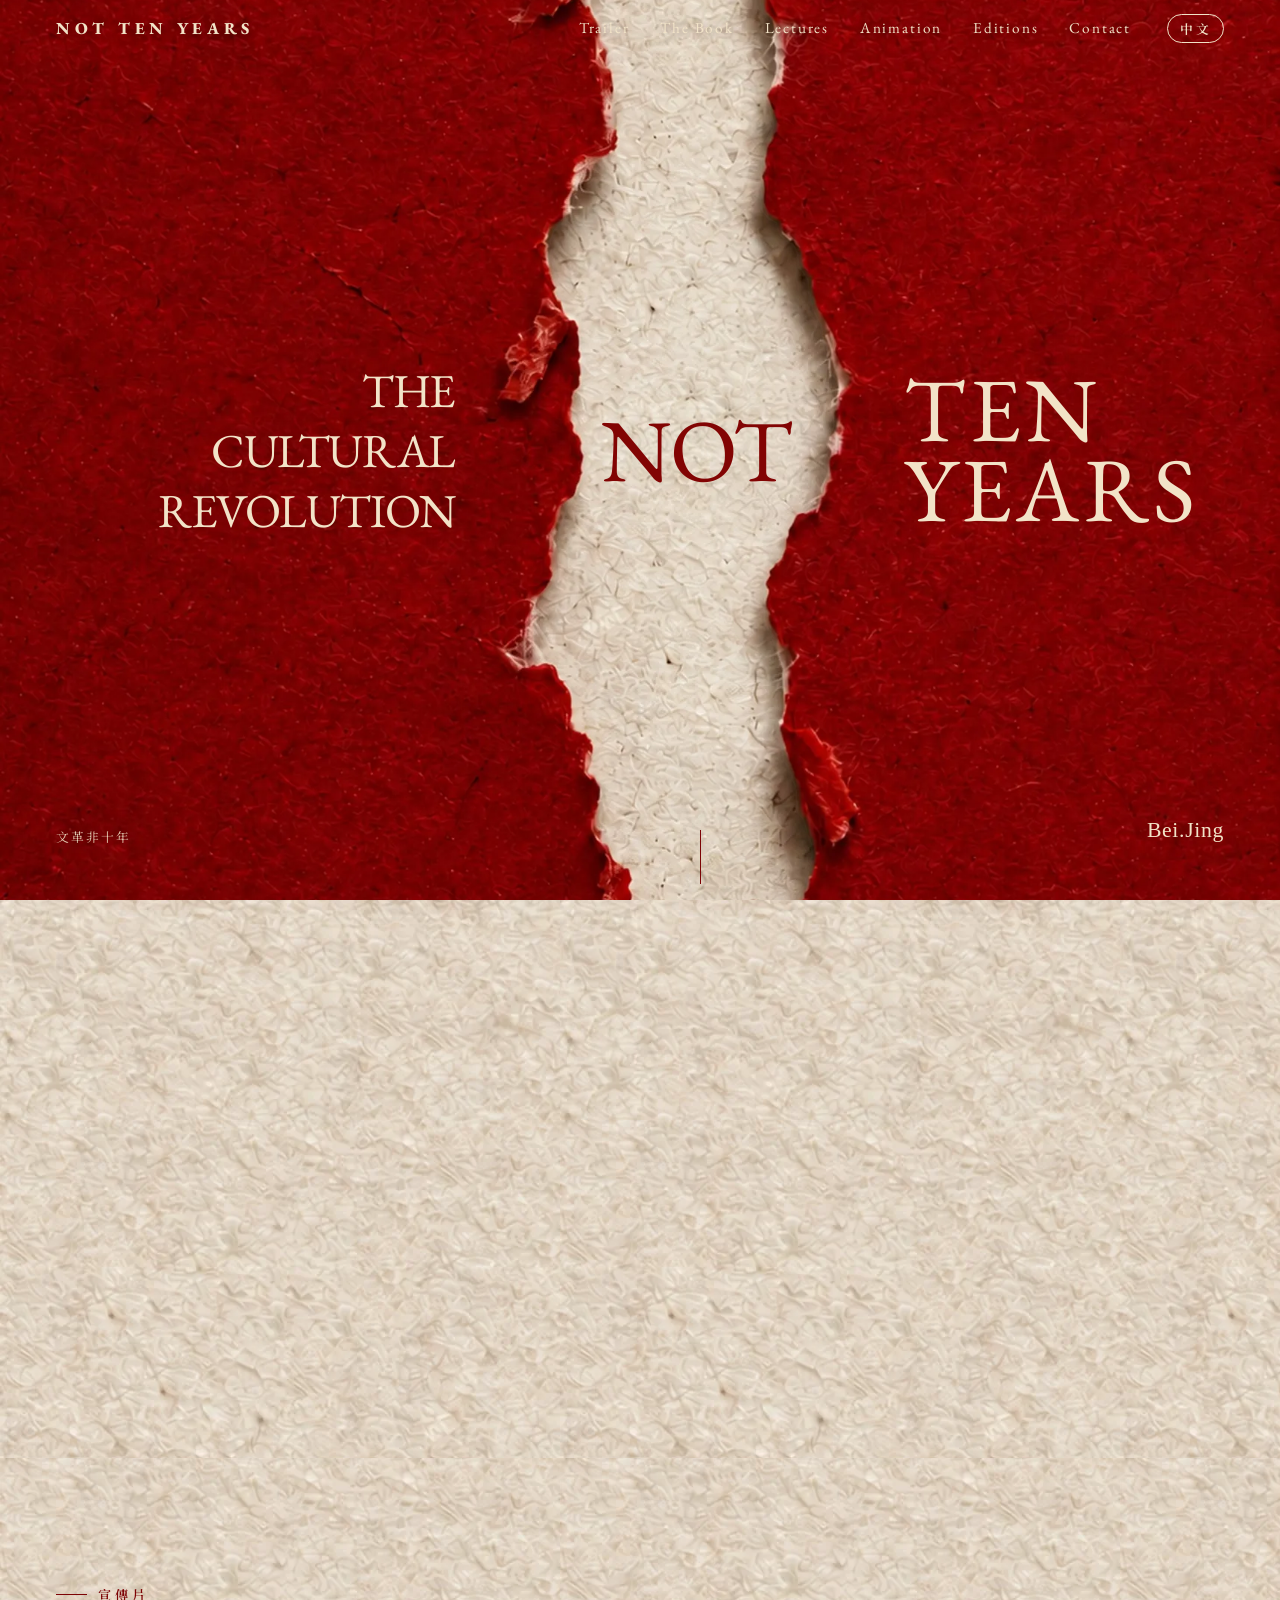
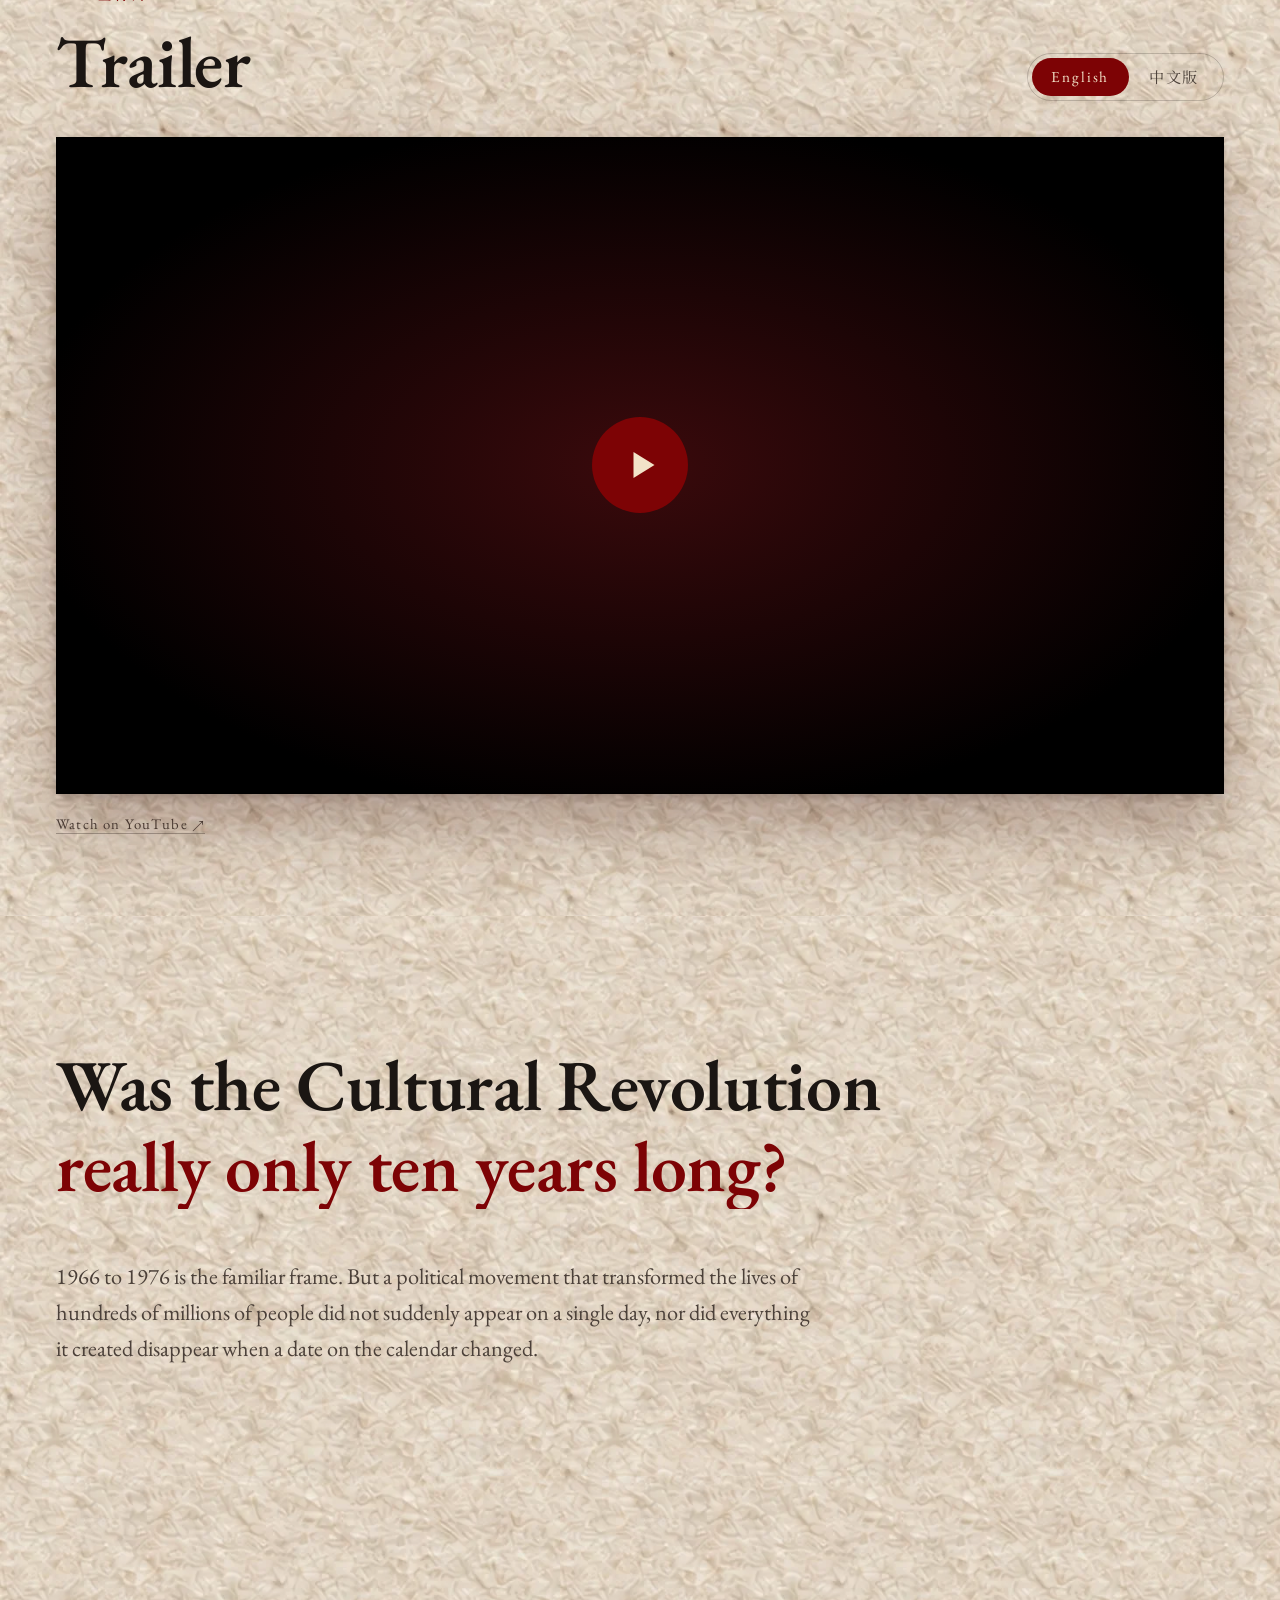
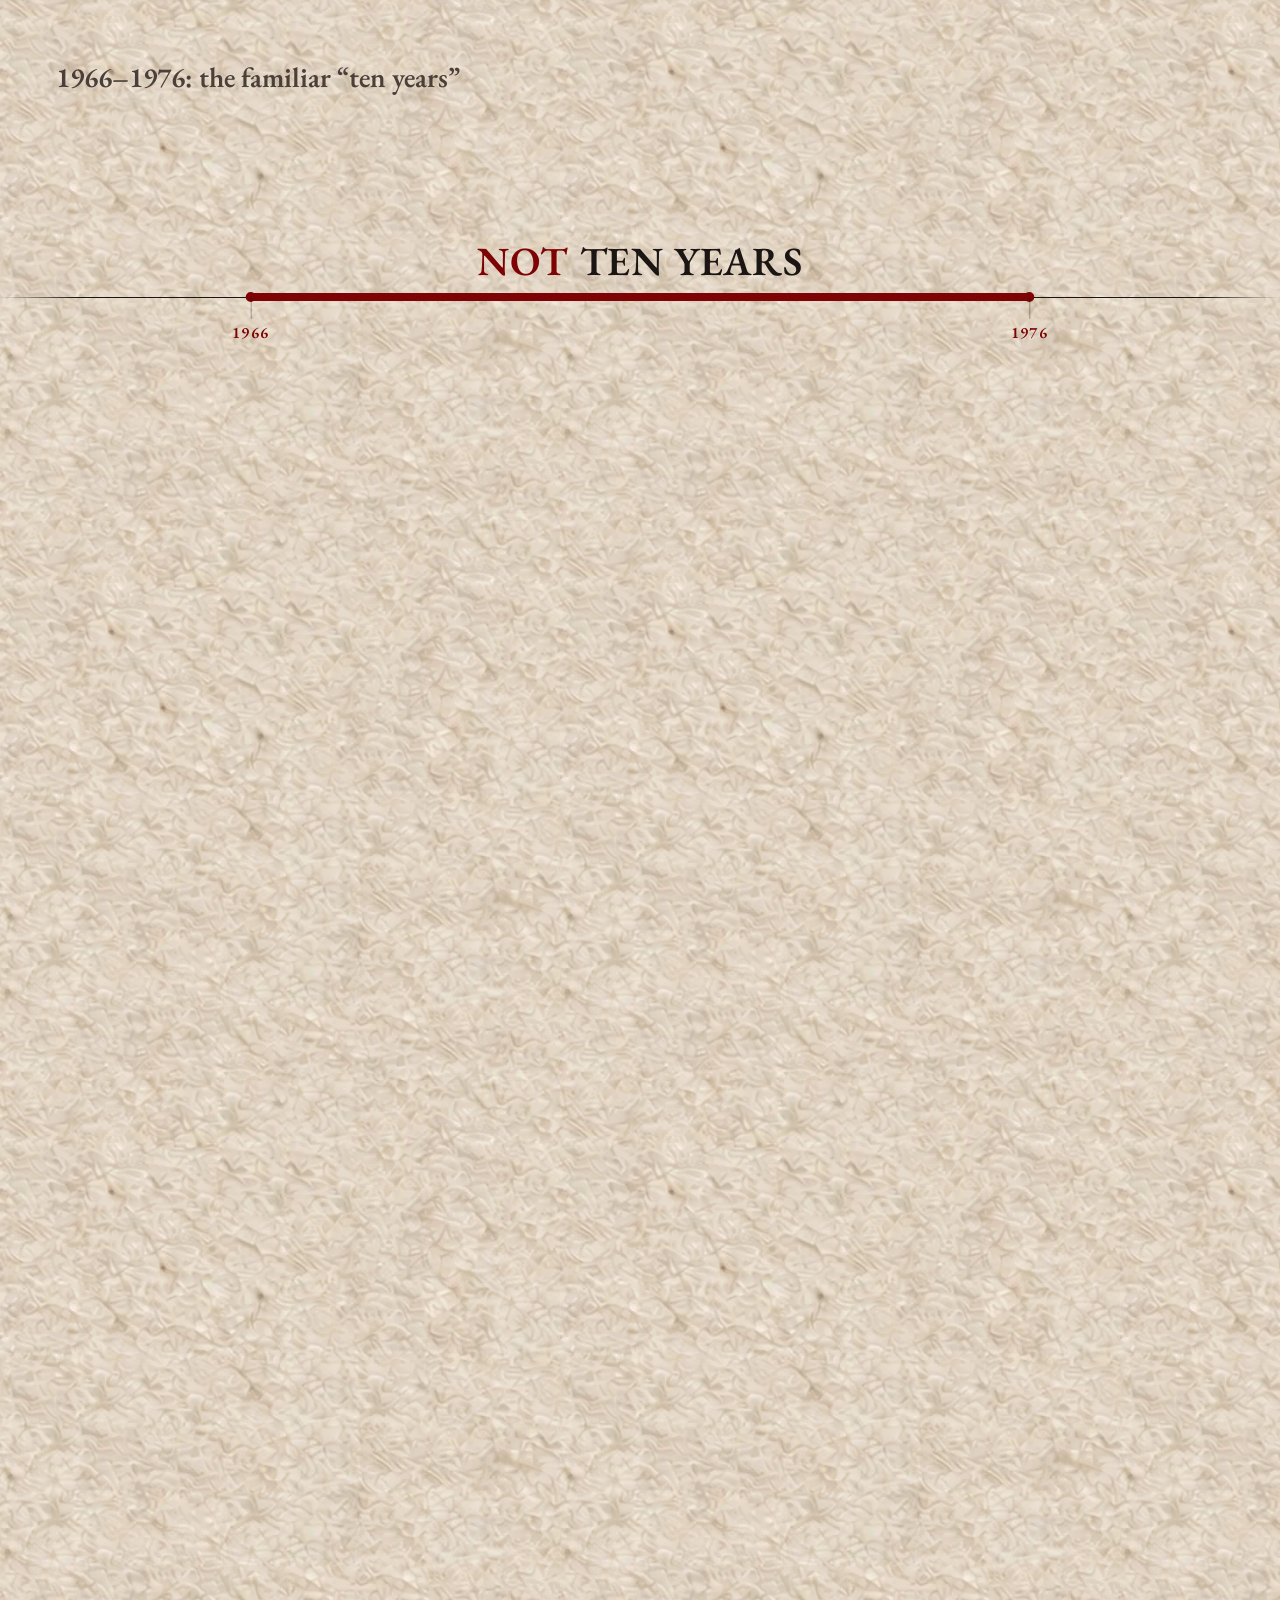
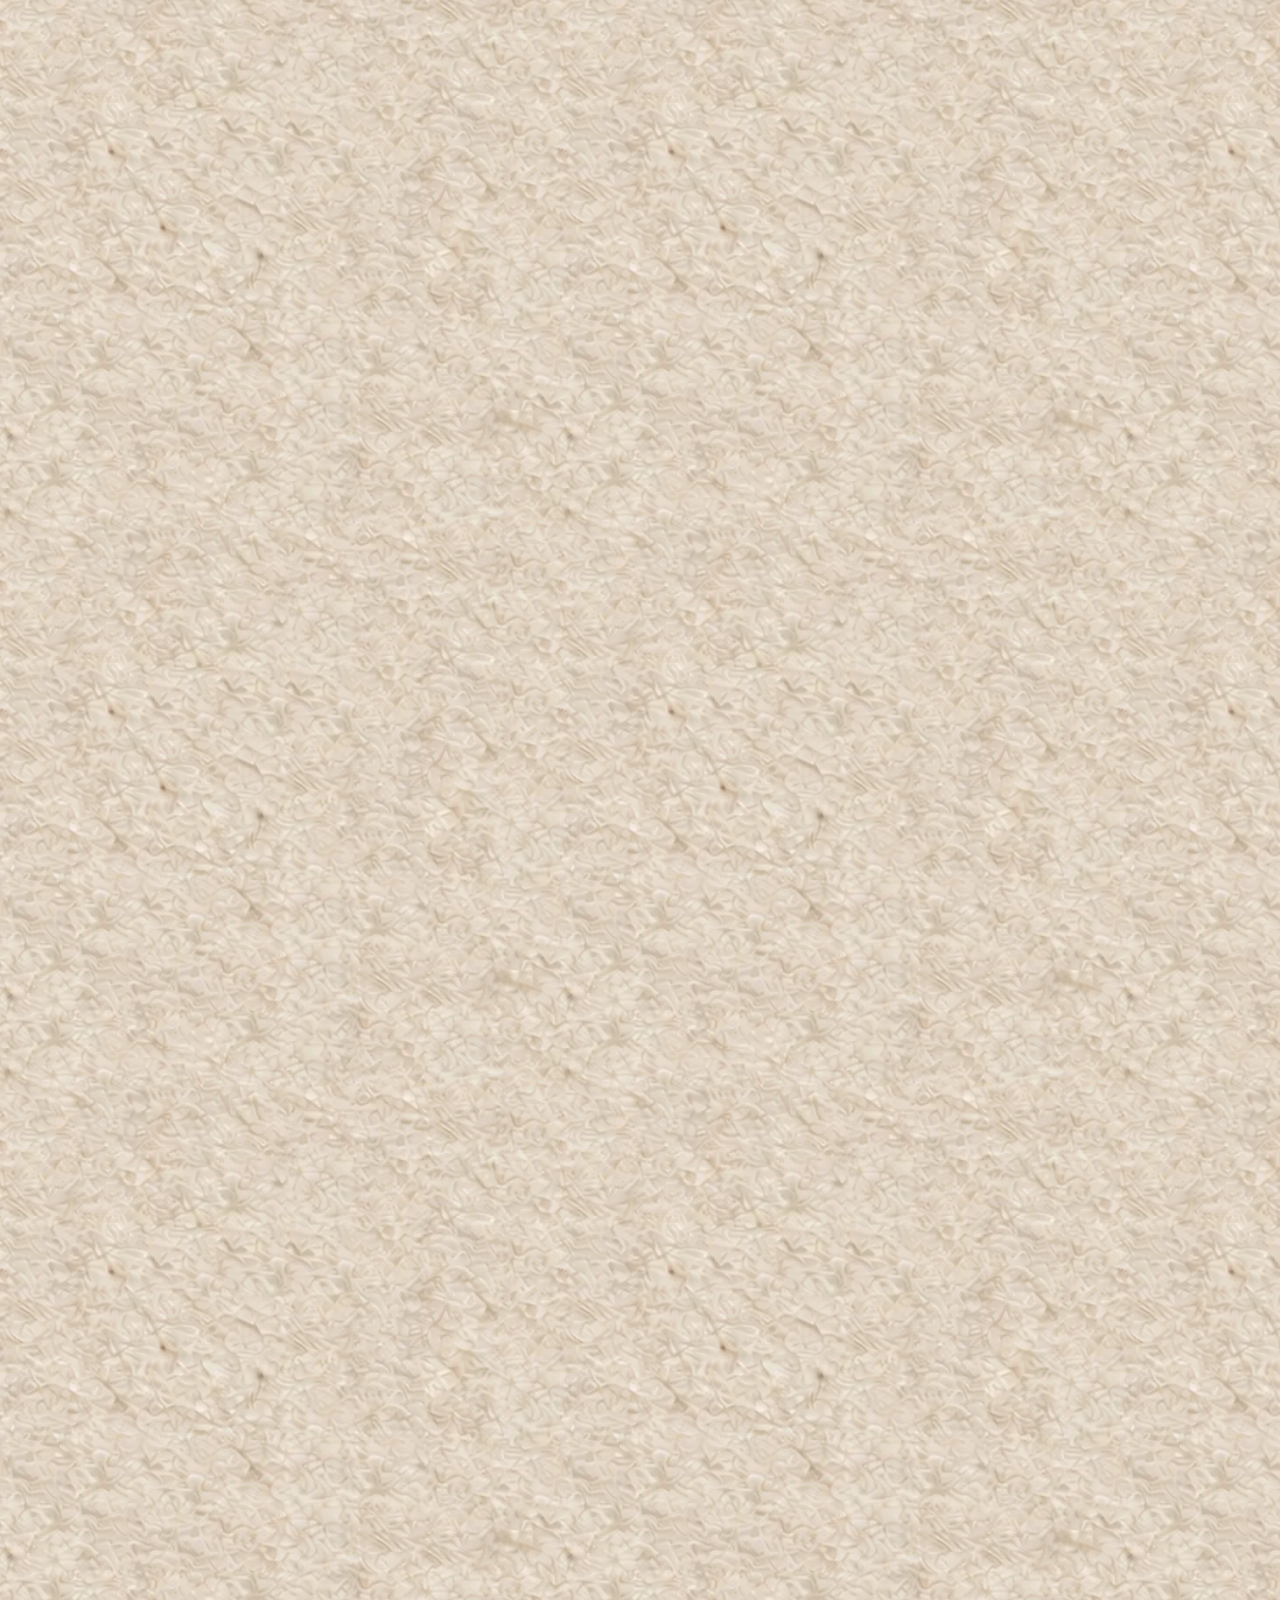
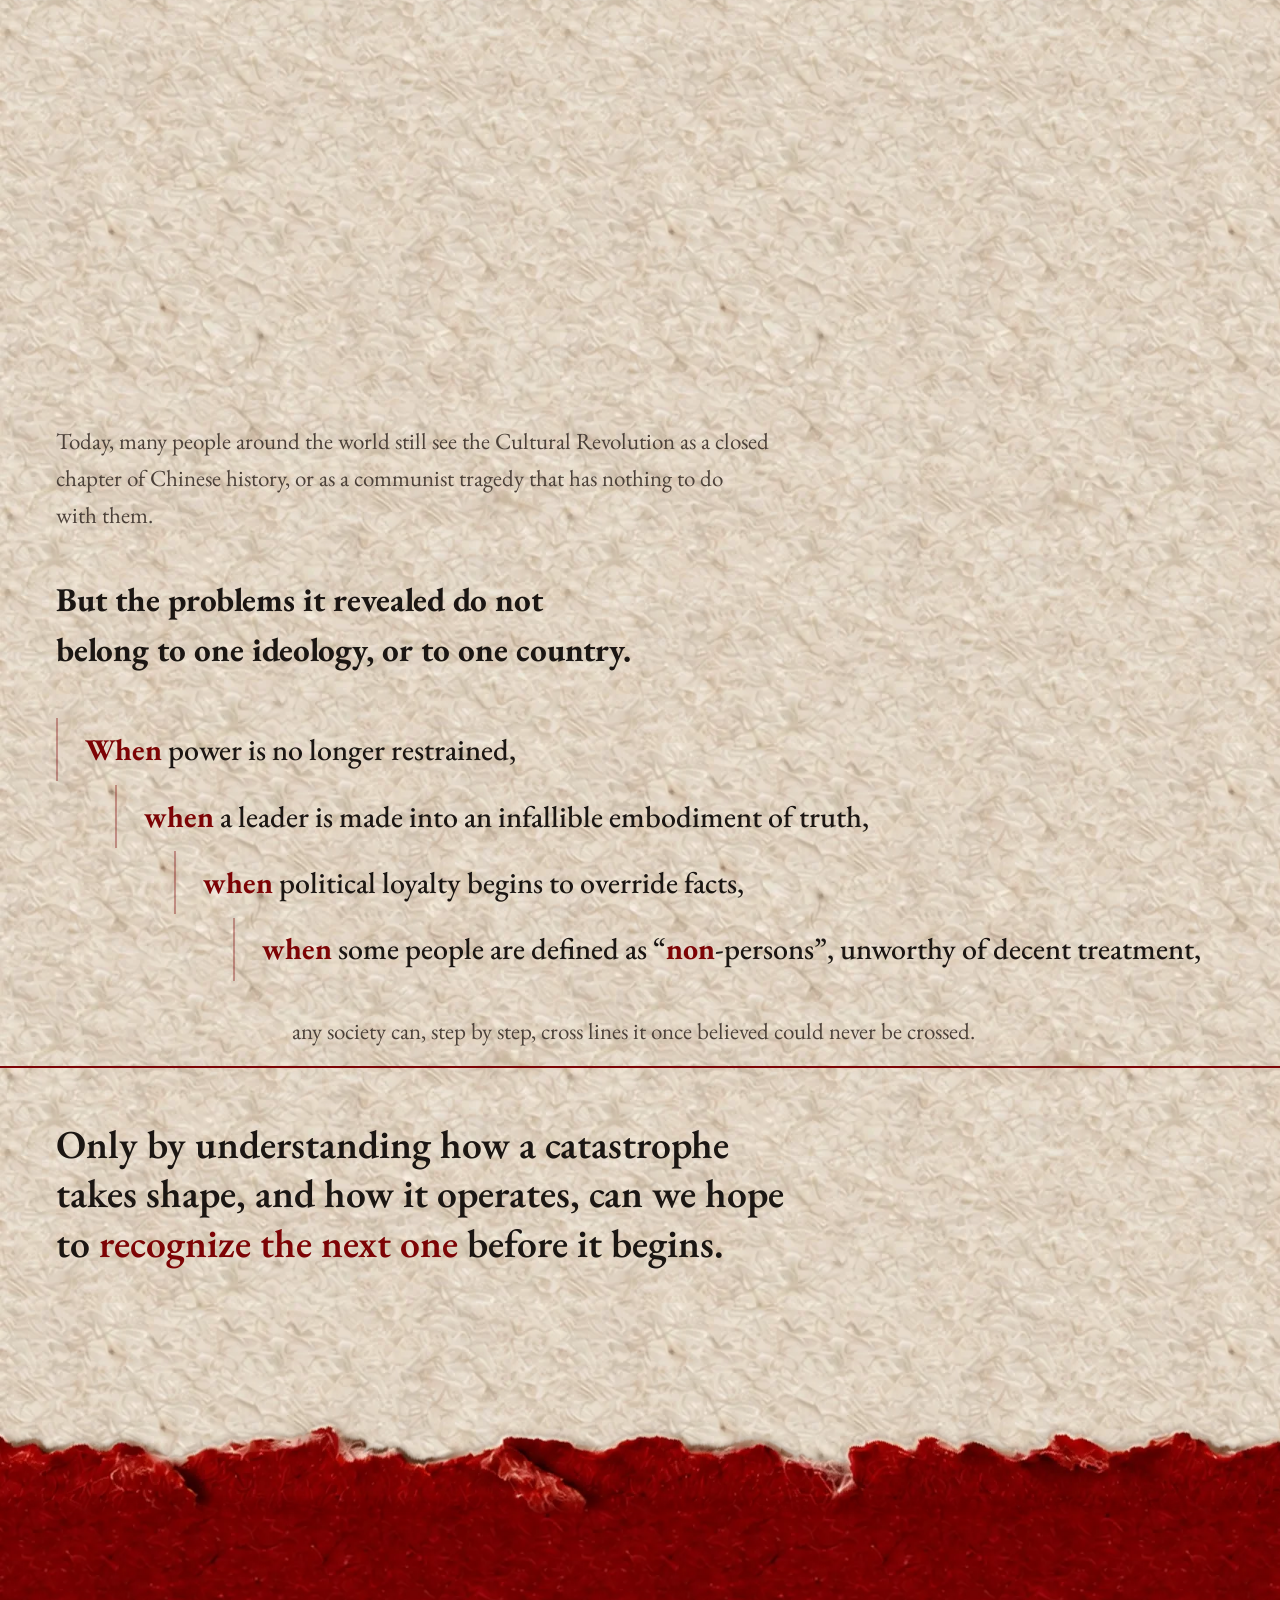
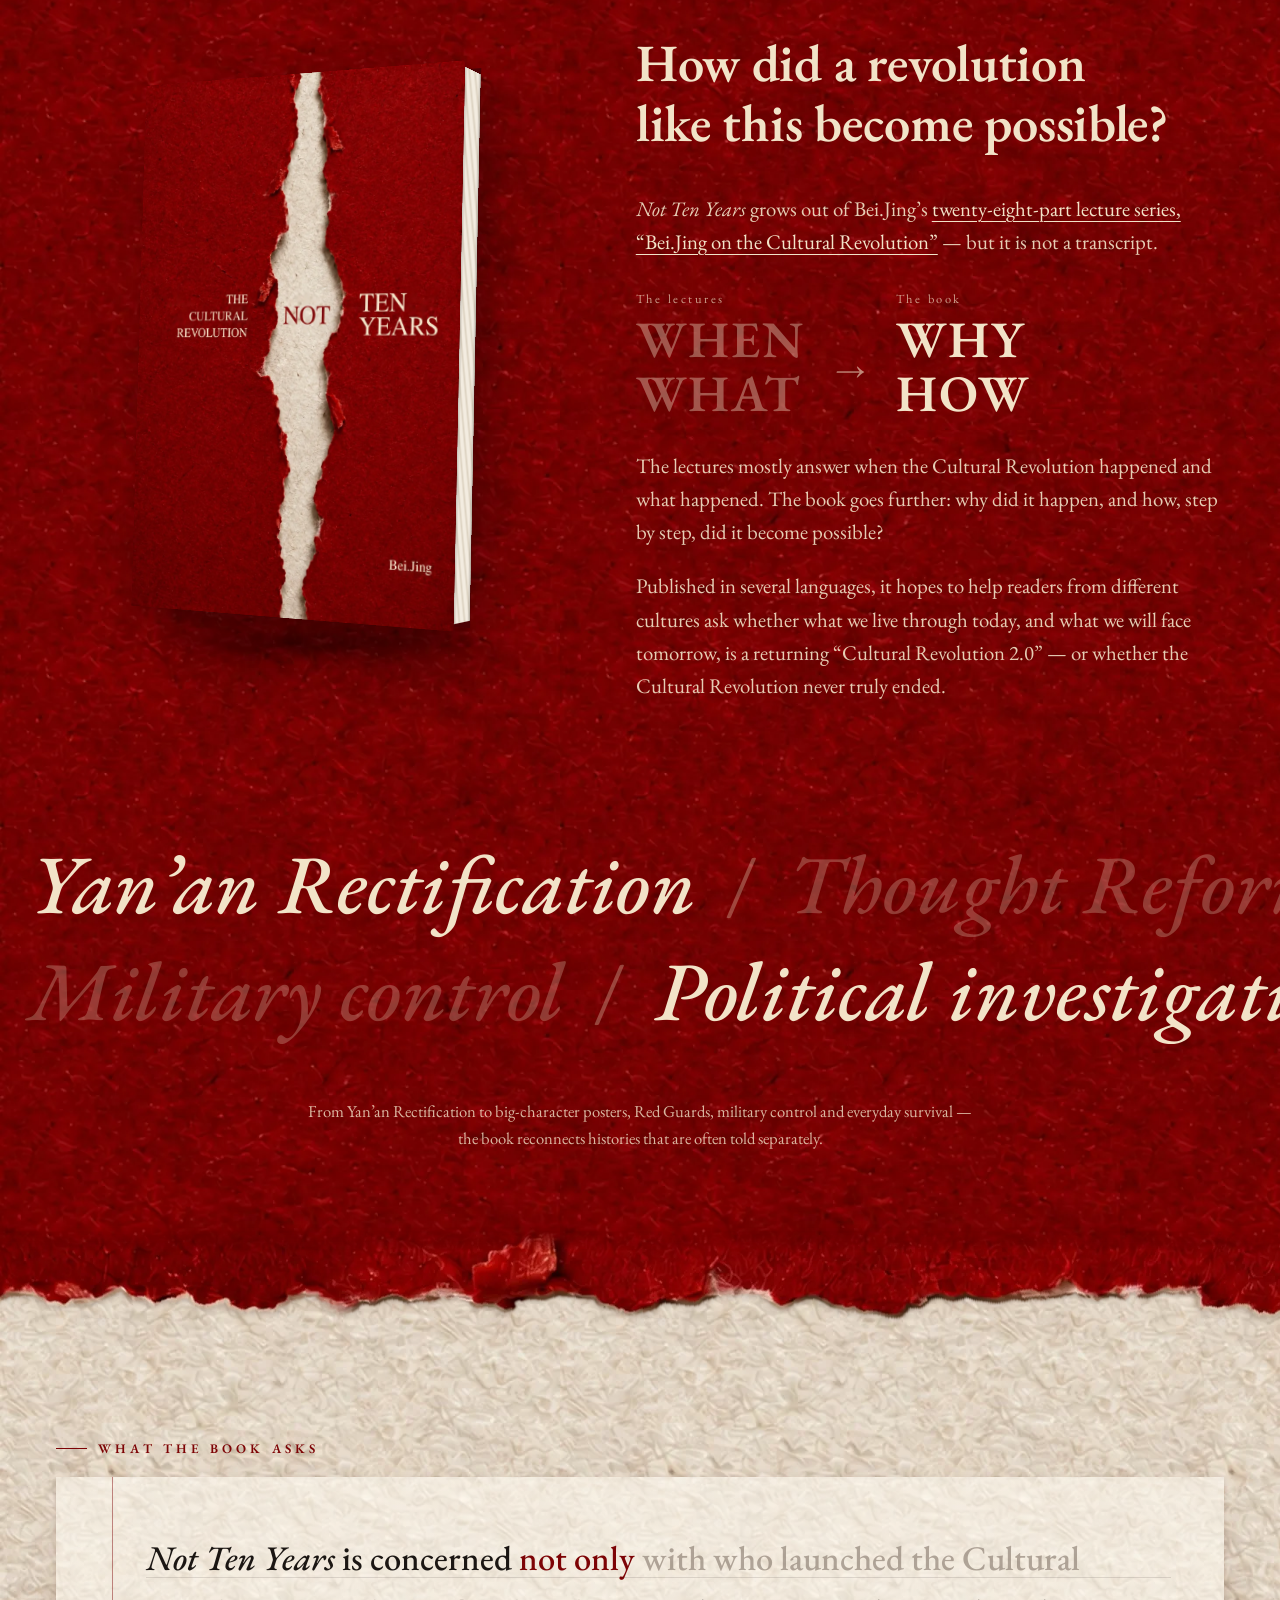
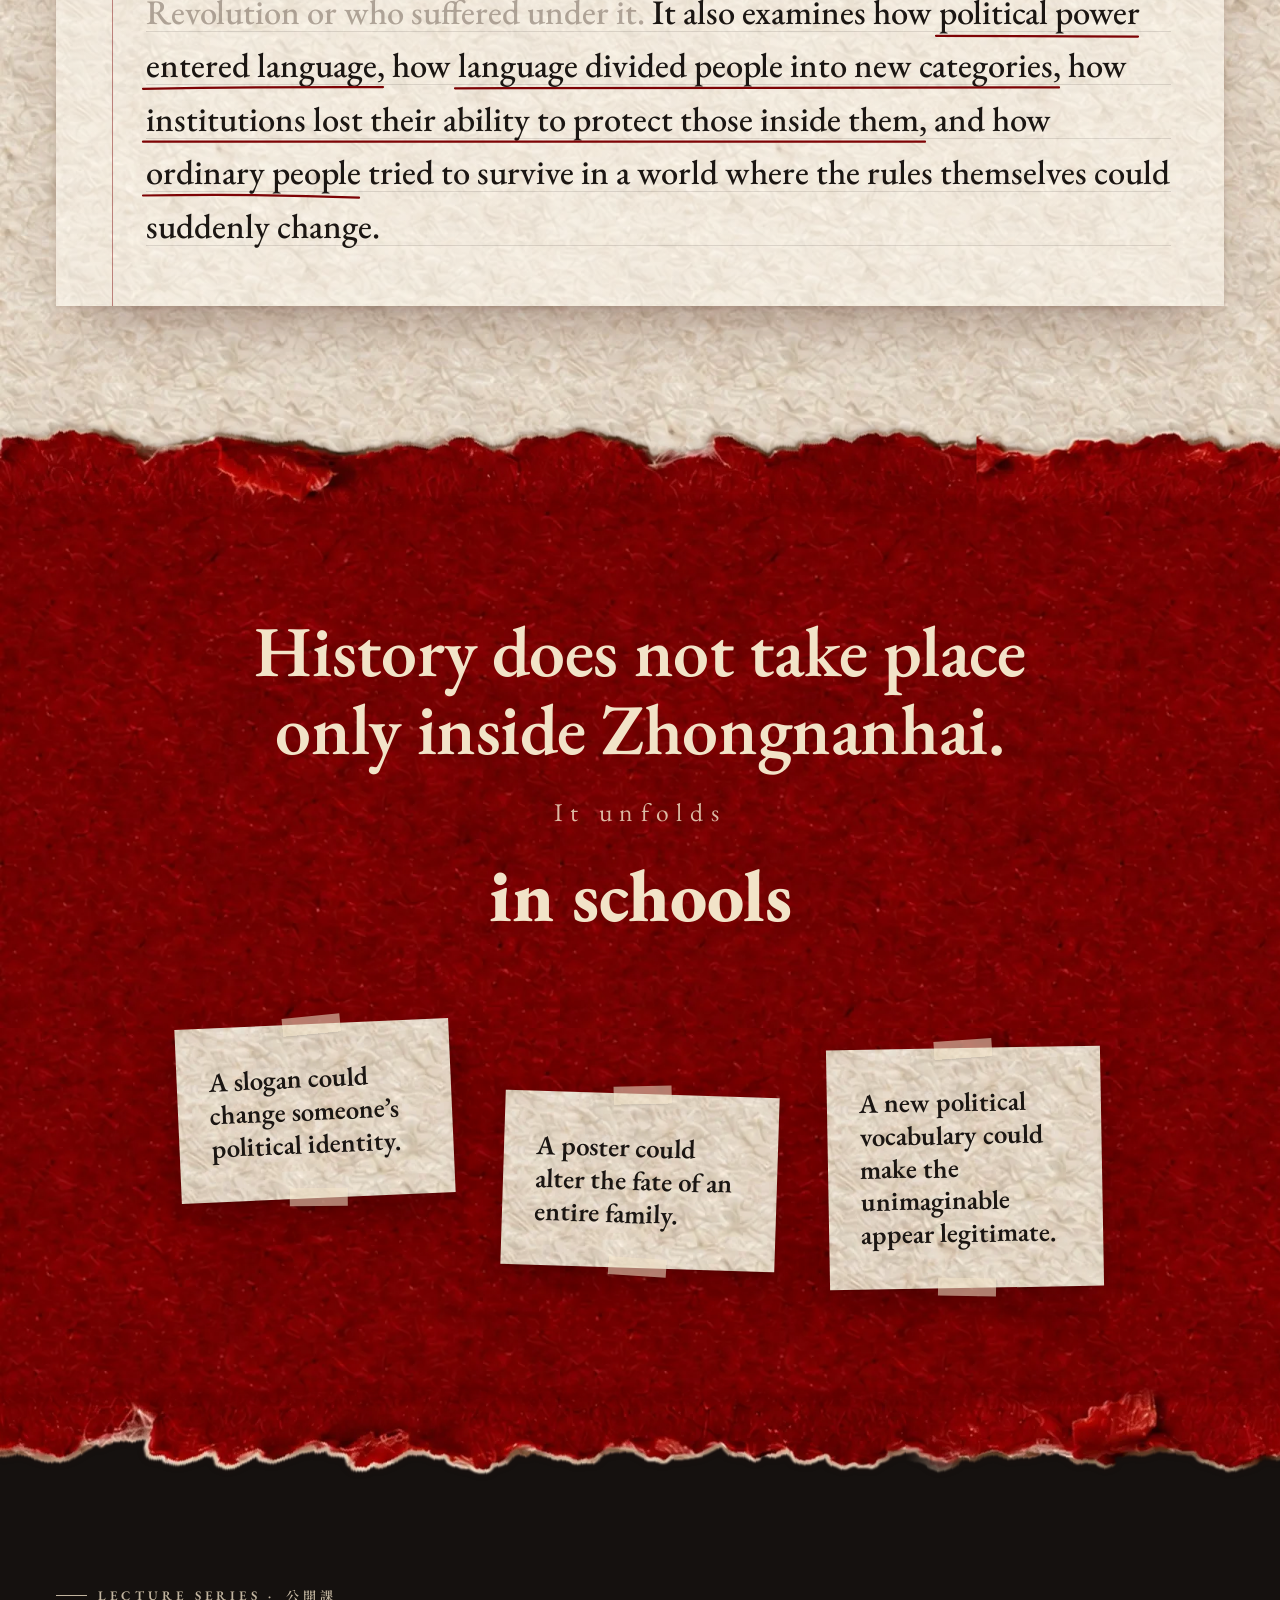
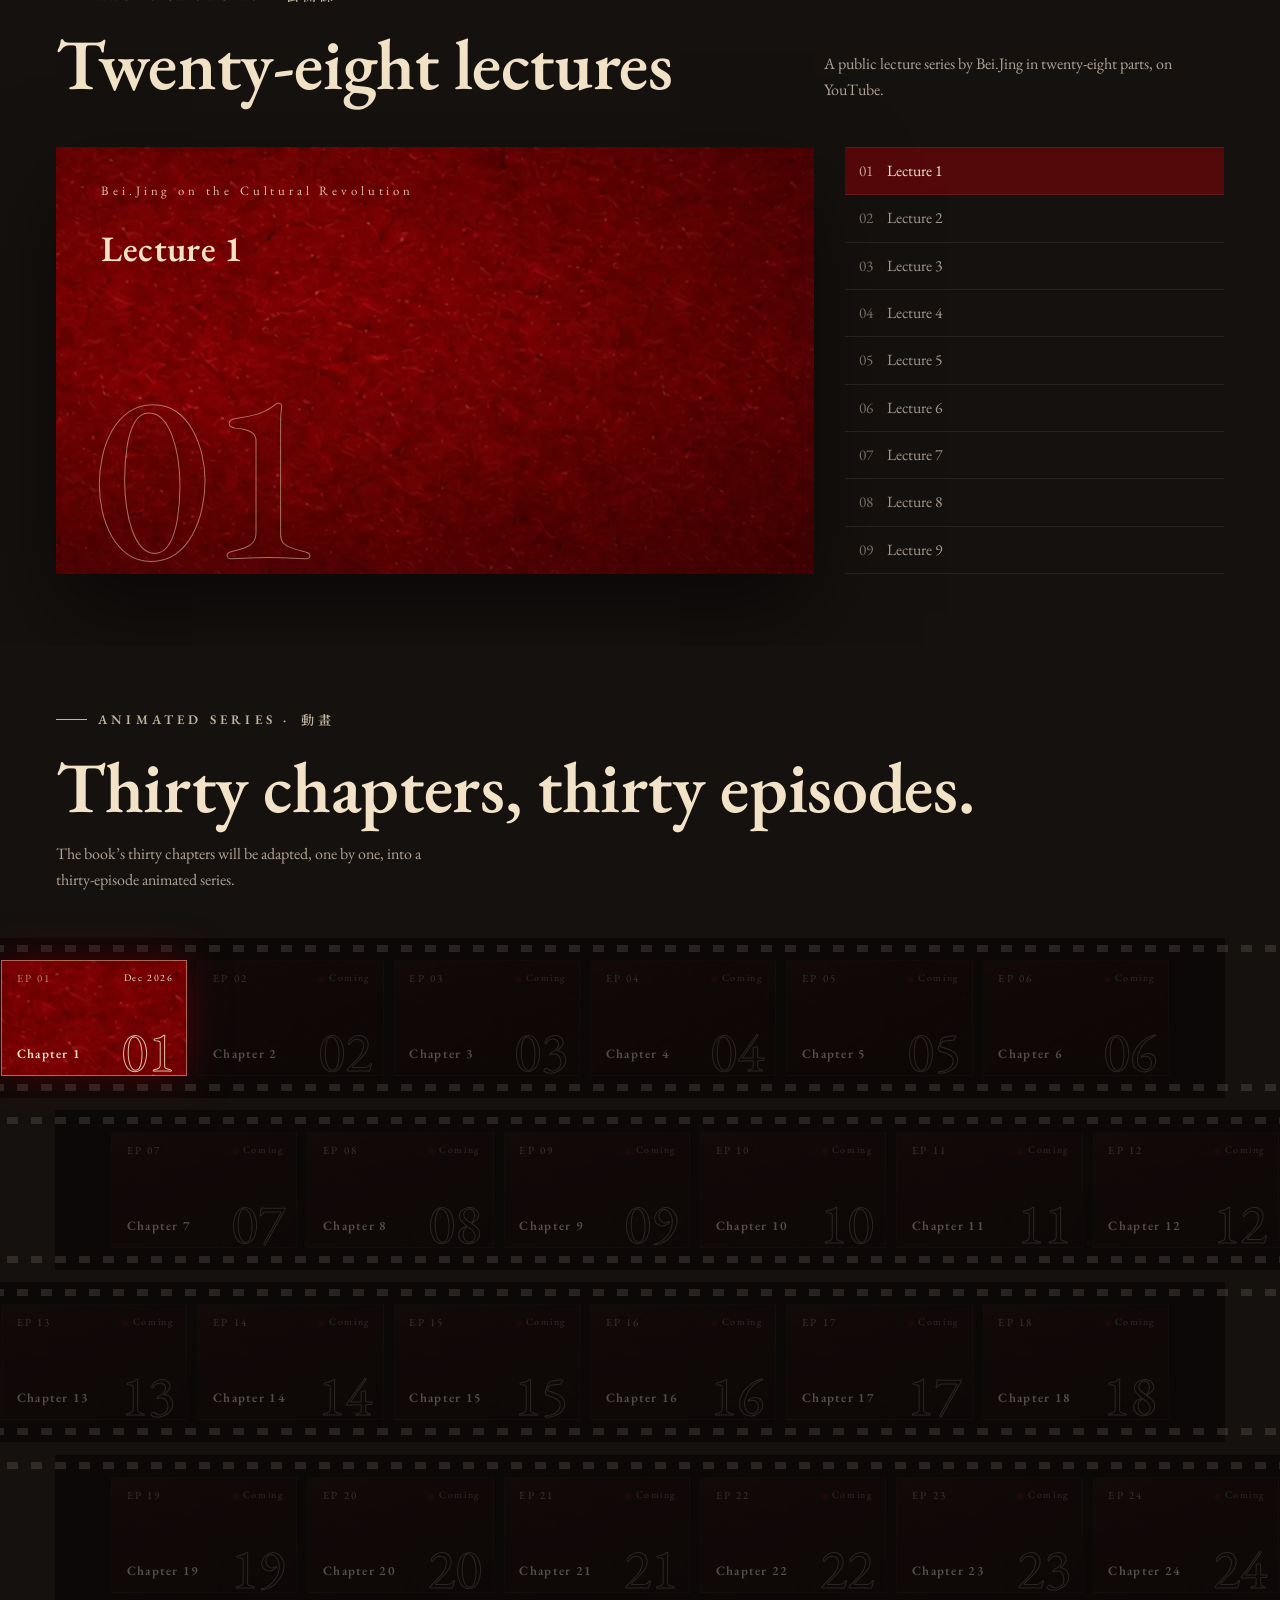
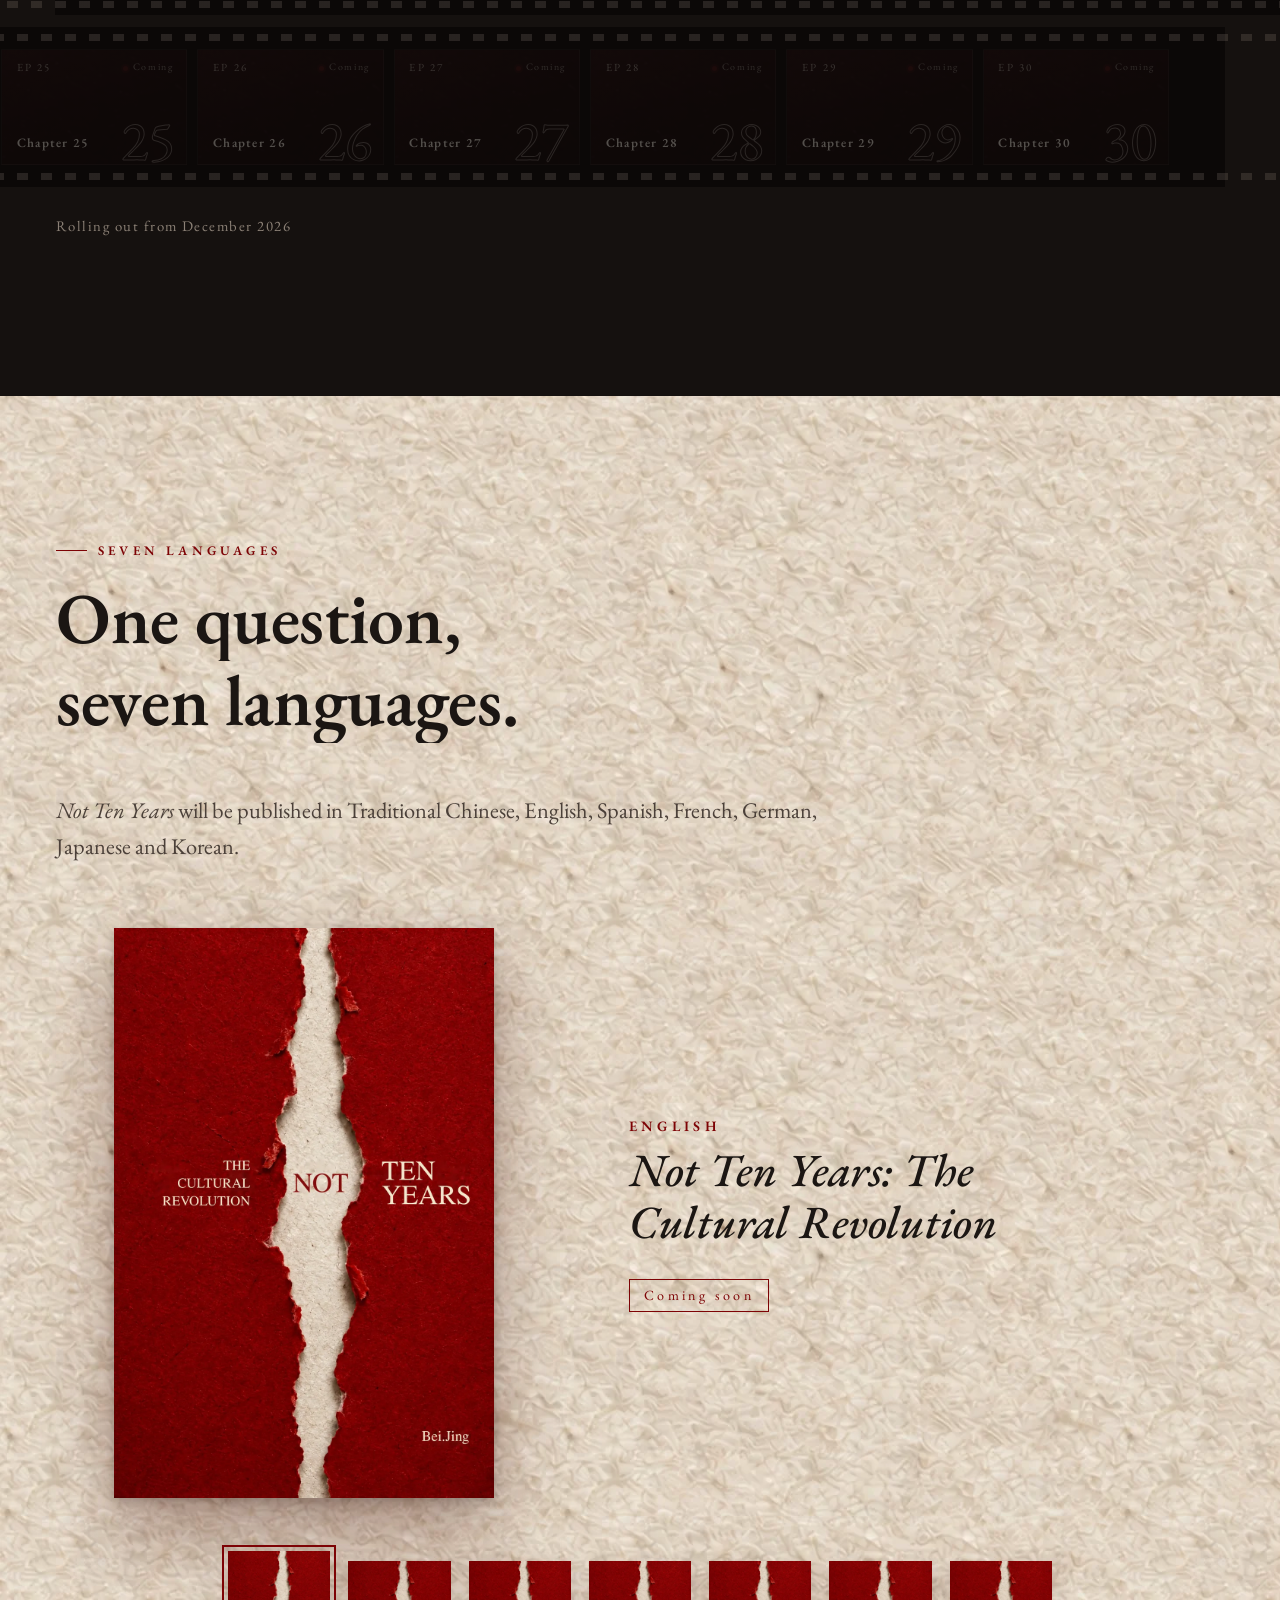
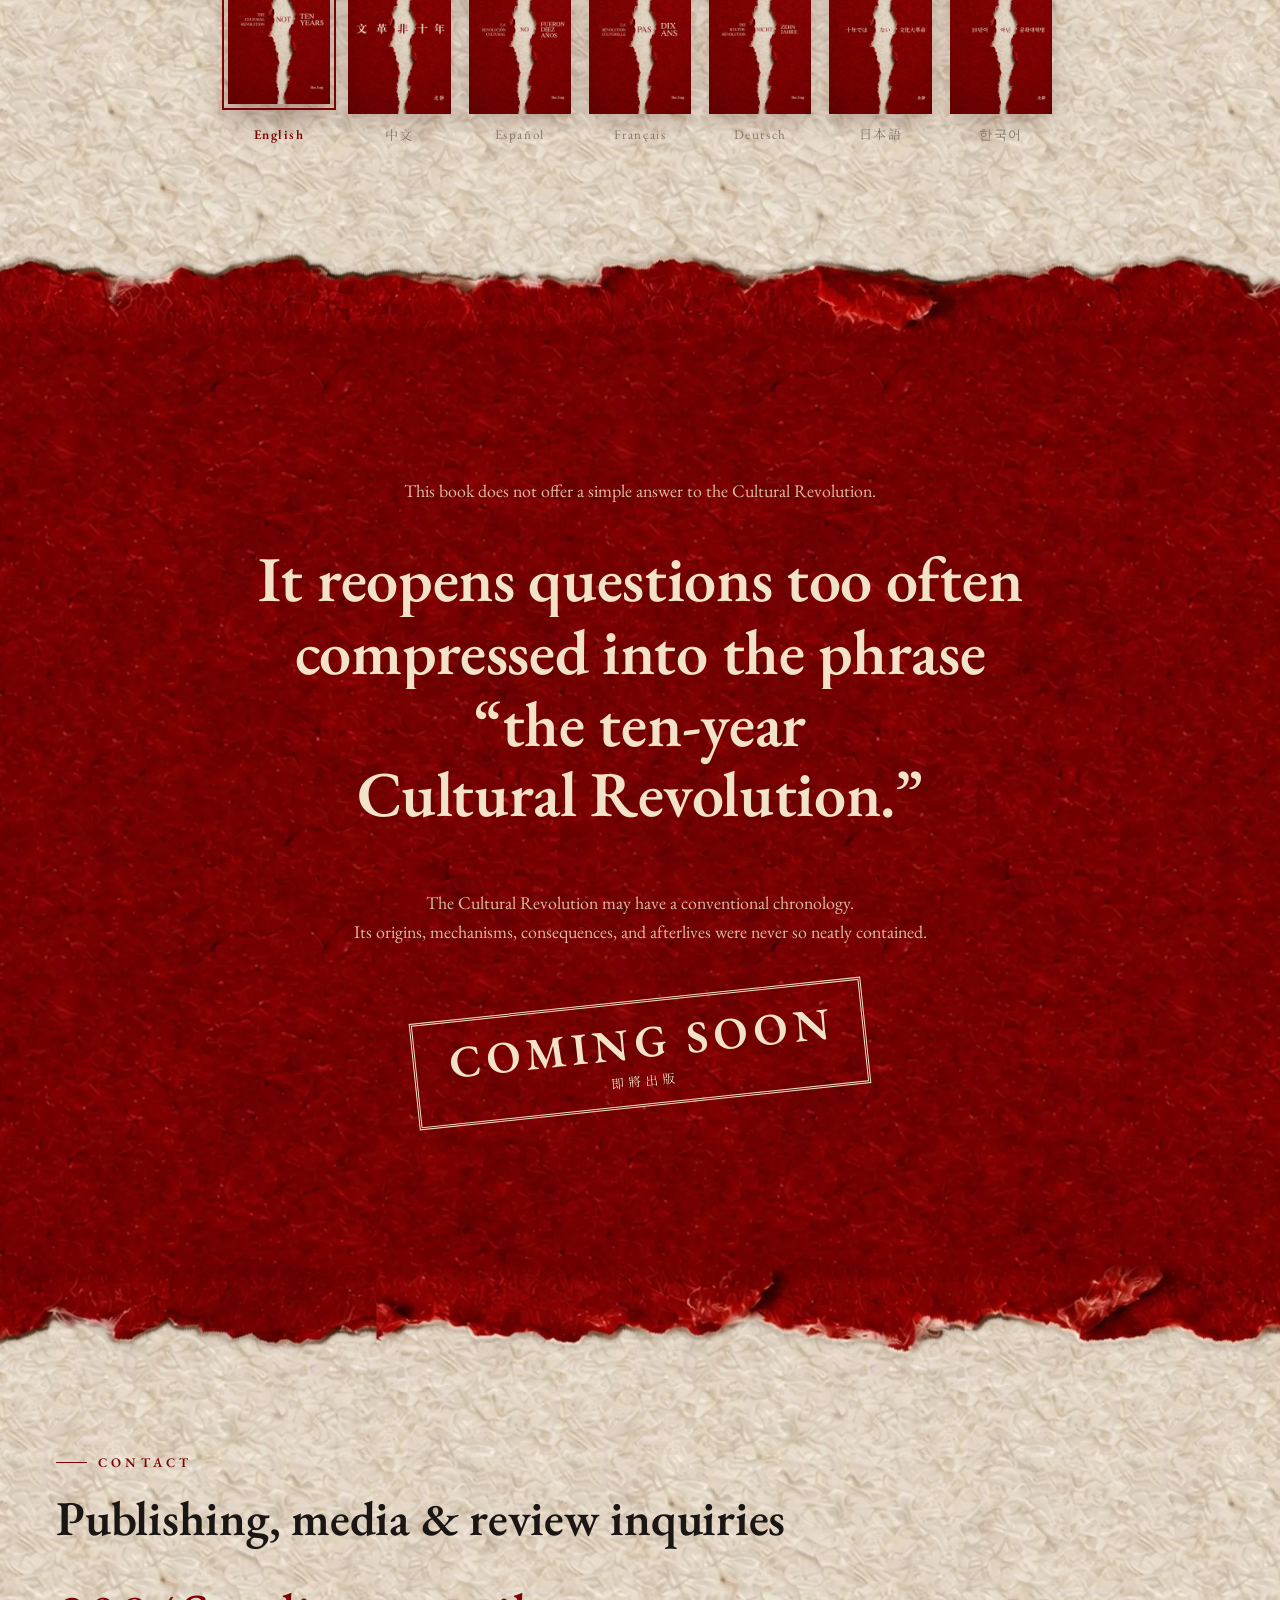
==== en/index.html @ cb25fccf "Rewrite the book section around WHEN/WHAT vs WHY/HOW; add land reform to the timeline - 關於本書 now exp" ====
<!doctype html>
<html lang="en">
<head>
<meta charset="utf-8">
<meta name="viewport" content="width=device-width, initial-scale=1, viewport-fit=cover">
<title>Not Ten Years: The Cultural Revolution · by Bei.Jing</title>
<meta name="description" content="Not Ten Years: The Cultural Revolution by Bei.Jing. Was the Cultural Revolution really only ten years long? A book that asks how such a revolution became possible. Coming soon, in seven languages.">
<meta name="author" content="Bei.Jing">
<meta name="theme-color" content="#7d0305">
<link rel="canonical" href="https://culturalrevolution.2084studio.com/en/">
<link rel="alternate" hreflang="zh-Hant" href="https://culturalrevolution.2084studio.com/">
<link rel="alternate" hreflang="en" href="https://culturalrevolution.2084studio.com/en/">
<link rel="alternate" hreflang="x-default" href="https://culturalrevolution.2084studio.com/">

<meta property="og:type" content="book">
<meta property="og:site_name" content="Not Ten Years · 文革非十年">
<meta property="og:title" content="Not Ten Years: The Cultural Revolution — Bei.Jing">
<meta property="og:description" content="Was the Cultural Revolution really only ten years long? How did a revolution like this become possible? Coming soon.">
<meta property="og:url" content="https://culturalrevolution.2084studio.com/en/">
<meta property="og:image" content="https://culturalrevolution.2084studio.com/assets/img/og-image.jpg">
<meta property="og:image:width" content="1200">
<meta property="og:image:height" content="630">
<meta property="og:locale" content="en_US">
<meta property="og:locale:alternate" content="zh_TW">
<meta name="twitter:card" content="summary_large_image">

<link rel="icon" href="../favicon.svg" type="image/svg+xml">
<link rel="icon" href="../assets/img/favicon-32.png" sizes="32x32" type="image/png">
<link rel="apple-touch-icon" href="../assets/img/apple-touch-icon.png">

<link rel="preload" as="image" href="../assets/hero/sheet-left-1717.webp" media="(min-width: 761px)">
<link rel="preload" as="image" href="../assets/hero/sheet-left-1100.webp" media="(max-width: 760px)">
<link rel="preload" as="image" href="../assets/hero/sheet-right-1717.webp" media="(min-width: 761px)">
<link rel="preload" as="image" href="../assets/hero/sheet-right-1100.webp" media="(max-width: 760px)">
<link rel="preload" as="image" href="../assets/hero/base-1717.webp" media="(min-width: 761px)">
<link rel="preload" as="image" href="../assets/hero/base-1100.webp" media="(max-width: 760px)">
<link rel="preconnect" href="https://fonts.googleapis.com">
<link rel="preconnect" href="https://fonts.gstatic.com" crossorigin>
<link rel="stylesheet" href="https://fonts.googleapis.com/css2?family=EB+Garamond:ital,wght@0,400;0,500;0,600;1,400&family=Noto+Serif+TC:wght@400;600;900&family=Tinos&display=swap">
<link rel="stylesheet" href="../assets/css/style.css">
<script>document.documentElement.classList.add('js')</script>
<script src="../assets/js/main.js" defer></script>

<script type="application/ld+json">
{
  "@context": "https://schema.org",
  "@type": "Book",
  "name": "Not Ten Years: The Cultural Revolution",
  "alternateName": "文革非十年",
  "author": { "@type": "Person", "name": "Bei.Jing", "alternateName": "北靜", "url": "https://beijing.2084studio.com/" },
  "inLanguage": ["zh-Hant", "en", "es", "fr", "de", "ja", "ko"],
  "image": "https://culturalrevolution.2084studio.com/assets/covers/cover-en-1000.webp",
  "url": "https://culturalrevolution.2084studio.com/en/",
  "description": "Was the Cultural Revolution really only ten years long? Not Ten Years is an attempt to rethink how the Cultural Revolution became possible."
}
</script>
</head>
<body>
<a class="skip-link" href="#main">Skip to content</a>
<div class="progress" aria-hidden="true"></div>

<header class="site-header" data-header>
  <a class="brand" href="#top">NOT TEN YEARS</a>
  <nav class="nav" id="site-nav" aria-label="Main">
    <a href="#trailer">Trailer</a>
    <a href="#book">The Book</a>
    <a href="#lectures">Lectures</a>
    <a href="#animation">Animation</a>
    <a href="#editions">Editions</a>
    <a href="#contact">Contact</a>
  </nav>
  <a class="lang-switch" href="../" hreflang="zh-Hant" lang="zh-Hant">中文</a>
  <button class="menu-btn" type="button" aria-expanded="false" aria-controls="site-nav" data-menu>
    <span class="menu-btn__label">Menu</span><span class="menu-btn__icon" aria-hidden="true"><i></i><i></i></span>
  </button>
</header>

<main id="main">

  <!-- 1 · Hero: the torn cover -->
  <section class="hero" id="top" data-hero>
    <div class="hero__stage">
      <div class="hero__paper" aria-hidden="true"></div>
      <div class="hero__layer hero__base" aria-hidden="true"></div>
      <div class="hero__layer hero__sheet hero__sheet--left" data-sheet="left">
        <p class="hero__meta hero__meta--left" lang="zh-Hant">文革非十年</p>
      </div>
      <div class="hero__layer hero__sheet hero__sheet--right" data-sheet="right">
        <a class="hero__meta hero__meta--right" href="https://beijing.2084studio.com/">Bei.Jing</a>
      </div>
      <h1 class="hero__title hero__title--en" data-ty="0.447" aria-label="Not Ten Years: The Cultural Revolution">
        <span class="hero__word hero__word--small" data-side="left" data-anchor="right" data-x="0.3555" aria-hidden="true" style="--x:.3555;--fs:.0246;--d:.05s"><span class="ch">The<br>Cultural<br>Revolution</span></span>
        <span class="hero__word hero__word--mid" data-side="mid" data-x="0.5435" aria-hidden="true" style="--x:.5435;--fs:.046;--d:.5s"><span class="ch">NOT</span></span>
        <span class="hero__word hero__word--big" data-side="right" data-anchor="left" data-x="0.7061" aria-hidden="true" style="--x:.7061;--fs:.0472;--d:.25s"><span class="ch">TEN<br>YEARS</span></span>
      </h1>
      <div class="hero__cue" aria-hidden="true"><span></span></div>
    </div>
  </section>

  <!-- 2 · Trailer -->
  <section class="trailer bg-cream" id="trailer">
    <div class="wrap">
      <div class="trailer__head">
        <div>
          <p class="eyebrow reveal" lang="zh-Hant">宣傳片</p>
          <h2 class="display reveal">Trailer</h2>
        </div>
        <div class="tabs reveal" role="tablist" aria-label="Choose trailer language">
          <button class="tab" role="tab" aria-selected="true" data-video="TMs_cJ2ucQ0">English</button>
          <button class="tab" role="tab" aria-selected="false" data-video="SN9qZIcayBk" lang="zh-Hant">中文版</button>
        </div>
      </div>
      <div class="player reveal" data-player data-play-label="Play the trailer" data-frame-title="Not Ten Years — trailer">
        <a class="player__facade" href="https://www.youtube.com/watch?v=TMs_cJ2ucQ0" target="_blank" rel="noopener">
          <img src="https://i.ytimg.com/vi/TMs_cJ2ucQ0/hqdefault.jpg" alt="" loading="lazy">
          <span class="player__btn" aria-hidden="true"></span>
          <span class="visually-hidden">Play the trailer</span>
        </a>
      </div>
      <p class="trailer__link reveal"><a href="https://www.youtube.com/watch?v=TMs_cJ2ucQ0" target="_blank" rel="noopener" data-yt-link>Watch on YouTube ↗</a></p>
    </div>
  </section>

  <!-- 3 · Question + timeline -->
  <section class="question bg-cream" id="question">
    <div class="wrap">
      <p class="eyebrow reveal">A question</p>
      <h2 class="display reveal-lines"><span class="ln"><span>Was the Cultural Revolution</span></span><span class="ln"><span>really only ten years long?</span></span></h2>
      <p class="lede reveal" style="--d:.2s">1966 to 1976 is the familiar frame. But a political movement that transformed the lives of hundreds of millions of people did not suddenly appear on a single day, nor did everything it created disappear when a date on the calendar changed.</p>
    </div>

    <div class="timeline" data-timeline>
      <div class="timeline__stage">
        <div class="timeline__captions wrap">
          <p class="timeline__caption is-active">1966–1976: the familiar “ten years”</p>
          <p class="timeline__caption">But it did not come from nowhere</p>
          <p class="timeline__caption">nor did it end with a date</p>
        </div>
        <div class="wrap">
          <div class="timeline__track" data-track role="img" aria-label="Timeline: 1942 Yan’an Rectification; 1950–52 Land Reform and the suppression of counter-revolutionaries; 1951–52 Thought Reform and the Three-Anti / Five-Anti campaigns; 1957 Anti-Rightist Campaign; 1958 Great Leap Forward; 1959–61 Great Famine; 1963–66 Four Cleanups / Socialist Education Movement; 1966–1976 the Cultural Revolution; then on to today, and beyond.">
            <div class="tl-axis"></div>
            <div class="tl-origin"></div>
            <div class="tl-trace"></div>
            <div class="tl-future"></div>
            <div class="tl-decade" data-decade>
              <span class="tl-decade__label"><span class="tl-non">NOT</span> TEN YEARS</span>
            </div>
            <div class="tl-mark tl-mark--fixed" data-year="1966" data-lane="b1" style="--pos:.667"><i class="tl-dot"></i><i class="tl-stem"></i><span class="tl-label"><span class="tl-year">1966</span></span></div>
            <div class="tl-mark tl-mark--fixed" data-year="1976" data-lane="b1" style="--pos:.914"><i class="tl-dot"></i><i class="tl-stem"></i><span class="tl-label"><span class="tl-year">1976</span></span></div>
            <div class="tl-mark tl-pre" data-year="1942" data-lane="a1" style="--pos:.074"><i class="tl-dot"></i><i class="tl-stem"></i><span class="tl-label"><span class="tl-year">1942</span><span class="tl-name"><span class="tl-full">Yan’an Rectification</span><span class="tl-short">Yan’an</span></span></span></div>
            <div class="tl-mark tl-pre" data-year="1950" data-to="1952" data-lane="b2" style="--pos:.272"><i class="tl-span"></i><i class="tl-dot"></i><i class="tl-stem"></i><span class="tl-label"><span class="tl-year">1950–52</span><span class="tl-name">Land Reform</span></span></div>
            <div class="tl-mark tl-pre" data-year="1950" data-to="1951" data-lane="b2" style="--pos:.272"><i class="tl-span"></i><i class="tl-dot"></i><i class="tl-stem"></i><span class="tl-label"><span class="tl-year">1950–51</span><span class="tl-name"><span class="tl-full">Suppressing Counter-revolutionaries</span><span class="tl-short">Counter-revolutionaries</span></span></span></div>
            <div class="tl-mark tl-pre" data-year="1951" data-to="1952" data-lane="a1" style="--pos:.309"><i class="tl-span"></i><i class="tl-dot"></i><i class="tl-stem"></i><span class="tl-label"><span class="tl-year">1951–52</span><span class="tl-name">Thought Reform</span></span></div>
            <div class="tl-mark tl-pre" data-year="1951" data-to="1952" data-lane="b1" style="--pos:.309"><i class="tl-span"></i><i class="tl-dot"></i><i class="tl-stem"></i><span class="tl-label"><span class="tl-year">1951–52</span><span class="tl-name"><span class="tl-full">Three-Anti / Five-Anti</span><span class="tl-short">Three-/Five-Anti</span></span></span></div>
            <div class="tl-mark tl-pre" data-year="1957" data-lane="a1" style="--pos:.444"><i class="tl-dot"></i><i class="tl-stem"></i><span class="tl-label"><span class="tl-year">1957</span><span class="tl-name"><span class="tl-full">Anti-Rightist Campaign</span><span class="tl-short">Anti-Rightist</span></span></span></div>
            <div class="tl-mark tl-pre" data-year="1958" data-lane="b1" style="--pos:.469"><i class="tl-dot"></i><i class="tl-stem"></i><span class="tl-label"><span class="tl-year">1958</span><span class="tl-name"><span class="tl-full">Great Leap Forward</span><span class="tl-short">Great Leap</span></span></span></div>
            <div class="tl-mark tl-pre" data-year="1959" data-to="1961" data-lane="a1" style="--pos:.519"><i class="tl-span"></i><i class="tl-dot"></i><i class="tl-stem"></i><span class="tl-label"><span class="tl-year">1959–61</span><span class="tl-name">Great Famine</span></span></div>
            <div class="tl-mark tl-pre" data-year="1963" data-to="1966" data-lane="a2" style="--pos:.630"><i class="tl-span"></i><i class="tl-dot"></i><i class="tl-stem"></i><span class="tl-label"><span class="tl-year">1963–66</span><span class="tl-name"><span class="tl-full">Four Cleanups / Socialist Education</span><span class="tl-short">Four Cleanups</span></span></span></div>
            <div class="tl-mark tl-post tl-mark--now" data-year="2026" data-now data-lane="a1"><i class="tl-dot"></i><i class="tl-stem"></i><span class="tl-label"><span class="tl-name">Today</span><span class="tl-year" data-now-year>2026</span></span></div>
            <div class="tl-mark tl-post tl-mark--note" data-year="2001" data-note data-lane="a2"><i class="tl-stem"></i><span class="tl-label"><span class="tl-name">“A chapter long closed?”</span></span></div>
            <div class="tl-mark tl-post tl-mark--q" data-year="2033" data-q data-lane="mid"><span class="tl-label"><span class="tl-name">?</span></span></div>
          </div>
        </div>
      </div>
    </div>
    <div class="wrap aftermath">
      <p class="aftermath__lead reveal">Today, many people around the world still see the Cultural Revolution as a closed chapter of Chinese history, or as a communist tragedy that has nothing to do with them.</p>
      <p class="aftermath__turn reveal">But the problems it revealed do not belong to one ideology, or to one country.</p>
      <ol class="aftermath__steps">
        <li class="reveal" style="--i:0"><b>When</b> power is no longer restrained,</li>
        <li class="reveal" style="--i:1"><b>when</b> a leader is made into an infallible embodiment of truth,</li>
        <li class="reveal" style="--i:2"><b>when</b> political loyalty begins to override facts,</li>
        <li class="reveal" style="--i:3"><b>when</b> some people are defined as “<b>non</b>-persons”, unworthy of decent treatment,</li>
      </ol>
      <p class="aftermath__cross reveal">any society can, step by step, cross lines it once believed could never be crossed.</p>
      <div class="aftermath__rule reveal" aria-hidden="true"></div>
      <p class="aftermath__end reveal">Only by understanding how a catastrophe takes shape, and how it operates, can we hope to <em>recognize the next one</em> before it begins.</p>
    </div>
  </section>

  <!-- 4 · The book -->
  <section class="book bg-red has-tear" id="book">
    <div class="tear-edge tear-edge--top" aria-hidden="true"></div>
    <div class="tear-edge tear-edge--bottom" aria-hidden="true"></div>
    <div class="wrap book__grid">
      <div class="book__visual reveal" data-tilt>
        <div class="book3d">
          <div class="book3d__inner">
            <div class="book3d__back"></div>
            <div class="book3d__pages"></div>
            <img class="book3d__front" src="../assets/covers/cover-en-1000.webp" width="1000" height="1500" alt="Cover of Not Ten Years: The Cultural Revolution — red paper torn open down the middle, revealing a white layer beneath" loading="lazy">
          </div>
        </div>
      </div>
      <div class="book__text">
        <p class="eyebrow eyebrow--light reveal">The Book</p>
        <h2 class="display reveal-lines"><span class="ln"><span>How did a revolution</span></span><span class="ln"><span>like this become possible?</span></span></h2>
        <p class="reveal" style="--d:.1s"><em>Not Ten Years</em> grows out of Bei.Jing’s <a href="#lectures">twenty-eight-part lecture series, “Bei.Jing on the Cultural Revolution”</a> — but it is not a transcript.</p>
        <div class="book__asks reveal" style="--d:.2s">
          <p class="book__ask book__ask--past"><span class="book__ask-who">The lectures</span><span>WHEN</span><span>WHAT</span></p>
          <span class="book__ask-arrow" aria-hidden="true">→</span>
          <p class="book__ask"><span class="book__ask-who">The book</span><span>WHY</span><span>HOW</span></p>
        </div>
        <p class="reveal" style="--d:.25s">The lectures mostly answer when the Cultural Revolution happened and what happened. The book goes further: why did it happen, and how, step by step, did it become possible?</p>
        <p class="reveal" style="--d:.3s">Published in several languages, it hopes to help readers from different cultures ask whether what we live through today, and what we will face tomorrow, is a returning “Cultural Revolution 2.0” — or whether the Cultural Revolution never truly ended.</p>
      </div>
    </div>

    <div class="marquee" aria-hidden="true">
      <div class="marquee__row">
        <div class="marquee__track">
          <span>Yan’an Rectification</span><i>/</i><span class="o">Thought Reform</span><i>/</i><span>Great Leap Forward</span><i>/</i><span class="o">Big-character posters</span><i>/</i><span>Red Guards</span><i>/</i><span class="o">Factional conflict</span><i>/</i>
          <span>Yan’an Rectification</span><i>/</i><span class="o">Thought Reform</span><i>/</i><span>Great Leap Forward</span><i>/</i><span class="o">Big-character posters</span><i>/</i><span>Red Guards</span><i>/</i><span class="o">Factional conflict</span><i>/</i>
        </div>
      </div>
      <div class="marquee__row marquee__row--rev">
        <div class="marquee__track">
          <span class="o">Military control</span><i>/</i><span>Political investigations</span><i>/</i><span class="o">Labels</span><i>/</i><span>Accusations</span><i>/</i><span class="o">Loyalty</span><i>/</i><span>Everyday survival</span><i>/</i>
          <span class="o">Military control</span><i>/</i><span>Political investigations</span><i>/</i><span class="o">Labels</span><i>/</i><span>Accusations</span><i>/</i><span class="o">Loyalty</span><i>/</i><span>Everyday survival</span><i>/</i>
        </div>
      </div>
    </div>
    <p class="wrap marquee__caption reveal">From Yan’an Rectification to big-character posters, Red Guards, military control and everyday survival —<br>the book reconnects histories that are often told separately.</p>
  </section>

  <!-- 5 · What the book asks -->
  <section class="concerns bg-cream" id="concerns">
    <div class="wrap">
      <h2 class="eyebrow reveal">What the book asks</h2>
      <div class="manuscript reveal" data-manuscript>
        <p class="manuscript__text"><span data-mark="title">Not Ten Years</span> is concerned <span data-mark="red">not only</span> <span data-mark="grey">with who launched the Cultural Revolution or who suffered under it.</span> It also examines how <span data-mark="line">political power entered language,</span> how <span data-mark="line">language divided people into new categories,</span> how <span data-mark="line">institutions lost their ability to protect those inside them,</span> and how <span data-mark="line">ordinary people</span> tried to survive in a world where the rules themselves could suddenly change.</p>
      </div>
    </div>
  </section>

  <!-- 6 · Street & posters -->
  <section class="street bg-red has-tear" id="street">
    <div class="tear-edge tear-edge--top" aria-hidden="true"></div>
    <div class="tear-edge tear-edge--bottom" aria-hidden="true"></div>
    <div class="wrap">
      <h2 class="display reveal">History does not take place only inside Zhongnanhai.</h2>
      <p class="street__line reveal" style="--d:.15s">
        <span class="visually-hidden">It unfolds in schools, factories, homes and streets — and sometimes on the front door of an ordinary person.</span>
        <span aria-hidden="true" class="street__lead">It unfolds</span>
        <span class="rotator" data-rotator aria-hidden="true"><span>in schools</span><span>in factories</span><span>in homes</span><span>in streets</span><span>at an ordinary front door</span></span>
      </p>
      <div class="posters">
        <figure class="poster reveal" style="--r:-2.5deg;--d:0s"><p>A slogan could change someone’s political identity.</p></figure>
        <figure class="poster reveal" style="--r:1.8deg;--d:.15s"><p>A poster could alter the fate of an entire family.</p></figure>
        <figure class="poster reveal" style="--r:-1deg;--d:.3s"><p>A new political vocabulary could make the unimaginable appear legitimate.</p></figure>
      </div>
    </div>
  </section>

  <!-- 7 · Lecture series -->
  <section class="lectures bg-night" id="lectures" data-lectures data-playlist="">
    <div class="wrap">
      <div class="media-head">
        <div>
          <p class="eyebrow eyebrow--light reveal">Lecture series · <span lang="zh-Hant">公開課</span></p>
          <h2 class="display reveal">Twenty-eight lectures</h2>
        </div>
        <p class="media-head__lede reveal">A public lecture series by Bei.Jing in twenty-eight parts, on YouTube.</p>
      </div>
      <div class="lectures__body reveal">
        <div class="player lectures__player" data-lecture-player data-frame-title="Bei.Jing on the Cultural Revolution">
          <button class="lecture-poster" type="button" data-lecture-play>
            <span class="lecture-poster__series">Bei.Jing on the Cultural Revolution</span>
            <span class="lecture-poster__no" data-lecture-no>01</span>
            <span class="lecture-poster__label" data-lecture-label>Lecture 1</span>
            <span class="player__btn" aria-hidden="true"></span>
            <span class="visually-hidden">Play</span>
          </button>
        </div>
        <div class="lectures__index">
        <ol class="lectures__list" aria-label="Lectures">
          <li><button type="button" data-lecture="0" data-label="Lecture 1" data-video="" aria-current="true"><span class="lectures__no">01</span><span class="lectures__title">Lecture 1</span></button></li>
          <li><button type="button" data-lecture="1" data-label="Lecture 2" data-video=""><span class="lectures__no">02</span><span class="lectures__title">Lecture 2</span></button></li>
          <li><button type="button" data-lecture="2" data-label="Lecture 3" data-video=""><span class="lectures__no">03</span><span class="lectures__title">Lecture 3</span></button></li>
          <li><button type="button" data-lecture="3" data-label="Lecture 4" data-video=""><span class="lectures__no">04</span><span class="lectures__title">Lecture 4</span></button></li>
          <li><button type="button" data-lecture="4" data-label="Lecture 5" data-video=""><span class="lectures__no">05</span><span class="lectures__title">Lecture 5</span></button></li>
          <li><button type="button" data-lecture="5" data-label="Lecture 6" data-video=""><span class="lectures__no">06</span><span class="lectures__title">Lecture 6</span></button></li>
          <li><button type="button" data-lecture="6" data-label="Lecture 7" data-video=""><span class="lectures__no">07</span><span class="lectures__title">Lecture 7</span></button></li>
          <li><button type="button" data-lecture="7" data-label="Lecture 8" data-video=""><span class="lectures__no">08</span><span class="lectures__title">Lecture 8</span></button></li>
          <li><button type="button" data-lecture="8" data-label="Lecture 9" data-video=""><span class="lectures__no">09</span><span class="lectures__title">Lecture 9</span></button></li>
          <li><button type="button" data-lecture="9" data-label="Lecture 10" data-video=""><span class="lectures__no">10</span><span class="lectures__title">Lecture 10</span></button></li>
          <li><button type="button" data-lecture="10" data-label="Lecture 11" data-video=""><span class="lectures__no">11</span><span class="lectures__title">Lecture 11</span></button></li>
          <li><button type="button" data-lecture="11" data-label="Lecture 12" data-video=""><span class="lectures__no">12</span><span class="lectures__title">Lecture 12</span></button></li>
          <li><button type="button" data-lecture="12" data-label="Lecture 13" data-video=""><span class="lectures__no">13</span><span class="lectures__title">Lecture 13</span></button></li>
          <li><button type="button" data-lecture="13" data-label="Lecture 14" data-video=""><span class="lectures__no">14</span><span class="lectures__title">Lecture 14</span></button></li>
          <li><button type="button" data-lecture="14" data-label="Lecture 15" data-video=""><span class="lectures__no">15</span><span class="lectures__title">Lecture 15</span></button></li>
          <li><button type="button" data-lecture="15" data-label="Lecture 16" data-video=""><span class="lectures__no">16</span><span class="lectures__title">Lecture 16</span></button></li>
          <li><button type="button" data-lecture="16" data-label="Lecture 17" data-video=""><span class="lectures__no">17</span><span class="lectures__title">Lecture 17</span></button></li>
          <li><button type="button" data-lecture="17" data-label="Lecture 18" data-video=""><span class="lectures__no">18</span><span class="lectures__title">Lecture 18</span></button></li>
          <li><button type="button" data-lecture="18" data-label="Lecture 19" data-video=""><span class="lectures__no">19</span><span class="lectures__title">Lecture 19</span></button></li>
          <li><button type="button" data-lecture="19" data-label="Lecture 20" data-video=""><span class="lectures__no">20</span><span class="lectures__title">Lecture 20</span></button></li>
          <li><button type="button" data-lecture="20" data-label="Lecture 21" data-video=""><span class="lectures__no">21</span><span class="lectures__title">Lecture 21</span></button></li>
          <li><button type="button" data-lecture="21" data-label="Lecture 22" data-video=""><span class="lectures__no">22</span><span class="lectures__title">Lecture 22</span></button></li>
          <li><button type="button" data-lecture="22" data-label="Lecture 23" data-video=""><span class="lectures__no">23</span><span class="lectures__title">Lecture 23</span></button></li>
          <li><button type="button" data-lecture="23" data-label="Lecture 24" data-video=""><span class="lectures__no">24</span><span class="lectures__title">Lecture 24</span></button></li>
          <li><button type="button" data-lecture="24" data-label="Lecture 25" data-video=""><span class="lectures__no">25</span><span class="lectures__title">Lecture 25</span></button></li>
          <li><button type="button" data-lecture="25" data-label="Lecture 26" data-video=""><span class="lectures__no">26</span><span class="lectures__title">Lecture 26</span></button></li>
          <li><button type="button" data-lecture="26" data-label="Lecture 27" data-video=""><span class="lectures__no">27</span><span class="lectures__title">Lecture 27</span></button></li>
          <li><button type="button" data-lecture="27" data-label="Lecture 28" data-video=""><span class="lectures__no">28</span><span class="lectures__title">Lecture 28</span></button></li>
        </ol>
        </div>
      </div>
      <p class="trailer__link lectures__link reveal"><a href="#" target="_blank" rel="noopener" data-playlist-link>Watch the full playlist on YouTube ↗</a></p>
    </div>
  </section>

  <!-- 8 · Animated series -->
  <section class="animation bg-night" id="animation" data-animation data-close="Close">
    <div class="wrap">
      <div class="media-head">
        <div>
          <p class="eyebrow eyebrow--light reveal">Animated series · <span lang="zh-Hant">動畫</span></p>
          <h2 class="display reveal">Thirty chapters, thirty episodes.</h2>
        </div>
        <p class="media-head__lede reveal">The book’s thirty chapters will be adapted, one by one, into a thirty-episode animated series.</p>
      </div>
    </div>
    <div class="reel reveal" role="group" aria-label="Thirty episodes, one per chapter">
        <div class="reel__row" style="--dir:1">
          <ol class="reel__frames" start="1">
            <li class="reel__frame is-lit" data-video=""><span class="reel__ep">EP 01</span><span class="reel__no">01</span><span class="reel__ch">Chapter 1</span><span class="reel__status">Dec 2026</span></li>
            <li class="reel__frame" data-video=""><span class="reel__ep">EP 02</span><span class="reel__no">02</span><span class="reel__ch">Chapter 2</span><span class="reel__status">Coming</span></li>
            <li class="reel__frame" data-video=""><span class="reel__ep">EP 03</span><span class="reel__no">03</span><span class="reel__ch">Chapter 3</span><span class="reel__status">Coming</span></li>
            <li class="reel__frame" data-video=""><span class="reel__ep">EP 04</span><span class="reel__no">04</span><span class="reel__ch">Chapter 4</span><span class="reel__status">Coming</span></li>
            <li class="reel__frame" data-video=""><span class="reel__ep">EP 05</span><span class="reel__no">05</span><span class="reel__ch">Chapter 5</span><span class="reel__status">Coming</span></li>
            <li class="reel__frame" data-video=""><span class="reel__ep">EP 06</span><span class="reel__no">06</span><span class="reel__ch">Chapter 6</span><span class="reel__status">Coming</span></li>
          </ol>
        </div>
        <div class="reel__row" style="--dir:-1">
          <ol class="reel__frames" start="7">
            <li class="reel__frame" data-video=""><span class="reel__ep">EP 07</span><span class="reel__no">07</span><span class="reel__ch">Chapter 7</span><span class="reel__status">Coming</span></li>
            <li class="reel__frame" data-video=""><span class="reel__ep">EP 08</span><span class="reel__no">08</span><span class="reel__ch">Chapter 8</span><span class="reel__status">Coming</span></li>
            <li class="reel__frame" data-video=""><span class="reel__ep">EP 09</span><span class="reel__no">09</span><span class="reel__ch">Chapter 9</span><span class="reel__status">Coming</span></li>
            <li class="reel__frame" data-video=""><span class="reel__ep">EP 10</span><span class="reel__no">10</span><span class="reel__ch">Chapter 10</span><span class="reel__status">Coming</span></li>
            <li class="reel__frame" data-video=""><span class="reel__ep">EP 11</span><span class="reel__no">11</span><span class="reel__ch">Chapter 11</span><span class="reel__status">Coming</span></li>
            <li class="reel__frame" data-video=""><span class="reel__ep">EP 12</span><span class="reel__no">12</span><span class="reel__ch">Chapter 12</span><span class="reel__status">Coming</span></li>
          </ol>
        </div>
        <div class="reel__row" style="--dir:1">
          <ol class="reel__frames" start="13">
            <li class="reel__frame" data-video=""><span class="reel__ep">EP 13</span><span class="reel__no">13</span><span class="reel__ch">Chapter 13</span><span class="reel__status">Coming</span></li>
            <li class="reel__frame" data-video=""><span class="reel__ep">EP 14</span><span class="reel__no">14</span><span class="reel__ch">Chapter 14</span><span class="reel__status">Coming</span></li>
            <li class="reel__frame" data-video=""><span class="reel__ep">EP 15</span><span class="reel__no">15</span><span class="reel__ch">Chapter 15</span><span class="reel__status">Coming</span></li>
            <li class="reel__frame" data-video=""><span class="reel__ep">EP 16</span><span class="reel__no">16</span><span class="reel__ch">Chapter 16</span><span class="reel__status">Coming</span></li>
            <li class="reel__frame" data-video=""><span class="reel__ep">EP 17</span><span class="reel__no">17</span><span class="reel__ch">Chapter 17</span><span class="reel__status">Coming</span></li>
            <li class="reel__frame" data-video=""><span class="reel__ep">EP 18</span><span class="reel__no">18</span><span class="reel__ch">Chapter 18</span><span class="reel__status">Coming</span></li>
          </ol>
        </div>
        <div class="reel__row" style="--dir:-1">
          <ol class="reel__frames" start="19">
            <li class="reel__frame" data-video=""><span class="reel__ep">EP 19</span><span class="reel__no">19</span><span class="reel__ch">Chapter 19</span><span class="reel__status">Coming</span></li>
            <li class="reel__frame" data-video=""><span class="reel__ep">EP 20</span><span class="reel__no">20</span><span class="reel__ch">Chapter 20</span><span class="reel__status">Coming</span></li>
            <li class="reel__frame" data-video=""><span class="reel__ep">EP 21</span><span class="reel__no">21</span><span class="reel__ch">Chapter 21</span><span class="reel__status">Coming</span></li>
            <li class="reel__frame" data-video=""><span class="reel__ep">EP 22</span><span class="reel__no">22</span><span class="reel__ch">Chapter 22</span><span class="reel__status">Coming</span></li>
            <li class="reel__frame" data-video=""><span class="reel__ep">EP 23</span><span class="reel__no">23</span><span class="reel__ch">Chapter 23</span><span class="reel__status">Coming</span></li>
            <li class="reel__frame" data-video=""><span class="reel__ep">EP 24</span><span class="reel__no">24</span><span class="reel__ch">Chapter 24</span><span class="reel__status">Coming</span></li>
          </ol>
        </div>
        <div class="reel__row" style="--dir:1">
          <ol class="reel__frames" start="25">
            <li class="reel__frame" data-video=""><span class="reel__ep">EP 25</span><span class="reel__no">25</span><span class="reel__ch">Chapter 25</span><span class="reel__status">Coming</span></li>
            <li class="reel__frame" data-video=""><span class="reel__ep">EP 26</span><span class="reel__no">26</span><span class="reel__ch">Chapter 26</span><span class="reel__status">Coming</span></li>
            <li class="reel__frame" data-video=""><span class="reel__ep">EP 27</span><span class="reel__no">27</span><span class="reel__ch">Chapter 27</span><span class="reel__status">Coming</span></li>
            <li class="reel__frame" data-video=""><span class="reel__ep">EP 28</span><span class="reel__no">28</span><span class="reel__ch">Chapter 28</span><span class="reel__status">Coming</span></li>
            <li class="reel__frame" data-video=""><span class="reel__ep">EP 29</span><span class="reel__no">29</span><span class="reel__ch">Chapter 29</span><span class="reel__status">Coming</span></li>
            <li class="reel__frame" data-video=""><span class="reel__ep">EP 30</span><span class="reel__no">30</span><span class="reel__ch">Chapter 30</span><span class="reel__status">Coming</span></li>
          </ol>
        </div>
    </div>
    <p class="wrap reel__count reveal">Rolling out from December 2026</p>
  </section>

  <!-- 9 · Editions -->
  <section class="editions bg-cream" id="editions">
    <div class="wrap">
      <p class="eyebrow reveal">Seven languages</p>
      <h2 class="display reveal-lines"><span class="ln"><span>One question,</span></span><span class="ln"><span>seven languages.</span></span></h2>
      <p class="lede reveal"><em>Not Ten Years</em> will be published in Traditional Chinese, English, Spanish, French, German, Japanese and Korean.</p>

      <div class="showcase" data-showcase>
        <div class="showcase__stage">
          <div class="showcase__coverwrap">
            <img class="showcase__cover" src="../assets/covers/cover-en-1000.webp" width="1000" height="1500" alt="English edition cover" loading="lazy">
          </div>
          <div class="showcase__info" aria-live="polite">
            <p class="showcase__native">English</p>
            <p class="showcase__title" lang="en">Not Ten Years: The Cultural Revolution</p>
            <p class="showcase__status">Coming soon</p>
          </div>
        </div>
        <div class="showcase__thumbs" role="tablist" aria-label="Choose an edition">
          <button role="tab" aria-selected="true" style="--i:0" data-cover="../assets/covers/cover-en-1000.webp" data-native="English" data-title="Not Ten Years: The Cultural Revolution" data-lang="en" data-status="Coming soon" data-alt="English edition cover"><img src="../assets/covers/cover-en-480.webp" alt="" width="480" height="720" loading="lazy"><span>English</span></button>
          <button role="tab" aria-selected="false" style="--i:1" data-cover="../assets/covers/cover-zh-1000.webp" data-native="繁體中文 · Traditional Chinese" data-title="文革非十年" data-lang="zh-Hant" data-status="Coming soon" data-alt="Traditional Chinese edition cover"><img src="../assets/covers/cover-zh-480.webp" alt="" width="480" height="720" loading="lazy"><span lang="zh-Hant">中文</span></button>
          <button role="tab" aria-selected="false" style="--i:2" data-cover="../assets/covers/cover-es-1000.webp" data-native="Español · Spanish" data-title="No fueron diez años: La Revolución Cultural" data-lang="es" data-status="Forthcoming" data-alt="Spanish edition cover"><img src="../assets/covers/cover-es-480.webp" alt="" width="480" height="720" loading="lazy"><span lang="es">Español</span></button>
          <button role="tab" aria-selected="false" style="--i:3" data-cover="../assets/covers/cover-fr-1000.webp" data-native="Français · French" data-title="Pas dix ans : La Révolution culturelle" data-lang="fr" data-status="Forthcoming" data-alt="French edition cover"><img src="../assets/covers/cover-fr-480.webp" alt="" width="480" height="720" loading="lazy"><span lang="fr">Français</span></button>
          <button role="tab" aria-selected="false" style="--i:4" data-cover="../assets/covers/cover-de-1000.webp" data-native="Deutsch · German" data-title="Nicht zehn Jahre: Die Kulturrevolution" data-lang="de" data-status="Forthcoming" data-alt="German edition cover"><img src="../assets/covers/cover-de-480.webp" alt="" width="480" height="720" loading="lazy"><span lang="de">Deutsch</span></button>
          <button role="tab" aria-selected="false" style="--i:5" data-cover="../assets/covers/cover-ja-1000.webp" data-native="日本語 · Japanese" data-title="十年ではない文化大革命" data-lang="ja" data-status="Forthcoming" data-alt="Japanese edition cover"><img src="../assets/covers/cover-ja-480.webp" alt="" width="480" height="720" loading="lazy"><span lang="ja">日本語</span></button>
          <button role="tab" aria-selected="false" style="--i:6" data-cover="../assets/covers/cover-ko-1000.webp" data-native="한국어 · Korean" data-title="10년이 아닌 문화대혁명" data-lang="ko" data-status="Forthcoming" data-alt="Korean edition cover"><img src="../assets/covers/cover-ko-480.webp" alt="" width="480" height="720" loading="lazy"><span lang="ko">한국어</span></button>
        </div>
      </div>
    </div>
  </section>

  <!-- 10 · Closing -->
  <section class="closing bg-red has-tear" id="closing">
    <div class="tear-edge tear-edge--top" aria-hidden="true"></div>
    <div class="tear-edge tear-edge--bottom" aria-hidden="true"></div>
    <div class="wrap closing__inner">
      <p class="closing__pre reveal">This book does not offer a simple answer to the Cultural Revolution.</p>
      <p class="display closing__big reveal-lines"><span class="ln"><span>It reopens questions too often</span></span><span class="ln"><span>compressed into the phrase</span></span><span class="ln"><span>“the ten-year Cultural Revolution.”</span></span></p>
      <p class="closing__post reveal">The Cultural Revolution may have a conventional chronology.<br>Its origins, mechanisms, consequences, and afterlives were never so neatly contained.</p>
      <p class="stamp reveal"><span>Coming Soon</span><small lang="zh-Hant">即將出版</small></p>
    </div>
  </section>

  <!-- 11 · Contact -->
  <section class="contact bg-cream" id="contact">
    <div class="wrap">
      <p class="eyebrow reveal">Contact</p>
      <h2 class="display display--sm reveal">Publishing, media &amp; review inquiries</h2>
      <p class="contact__email reveal"><a href="mailto:2084Studio@gmail.com">2084Studio@gmail.com</a></p>
      <p class="reveal"><button class="copy" type="button" data-copy="2084Studio@gmail.com" data-done="Copied">Copy email address</button></p>
      <dl class="contact__meta reveal">
        <div><dt>Title</dt><dd><em>Not Ten Years: The Cultural Revolution</em><br><span lang="zh-Hant">文革非十年</span></dd></div>
        <div><dt>Author</dt><dd><a class="author-link" href="https://beijing.2084studio.com/"><span>Bei.Jing (<span lang="zh-Hant">北靜</span>)</span><span class="author-link__go">Author’s website <span aria-hidden="true">→</span></span></a></dd></div>
      </dl>
    </div>
  </section>
</main>

<footer class="site-footer bg-night">
  <div class="wrap site-footer__inner">
    <p class="site-footer__title">Not Ten Years <span lang="zh-Hant">· 文革非十年</span></p>
    <p>© 2026 <a href="https://2084studio.com" rel="noopener">2084 Studio</a> · <a href="../" hreflang="zh-Hant" lang="zh-Hant">中文版</a></p>
  </div>
</footer>

<div class="lang-toast" data-lang-toast hidden lang="zh-Hant">
  <a href="../" hreflang="zh-Hant">閱讀中文版 →</a>
  <button type="button" aria-label="關閉">×</button>
</div>
</body>
</html>
---- assets/css/style.css ----
/* ==========================================================
   文革非十年 · Not Ten Years — site styles
   Colours and paper are taken from the cover itself:
   deep red felt paper torn open over a white inner sheet.
   ========================================================== */

:root {
  --red: #7d0305;          /* cover paper, mean of the red sheets */
  --red-ink: #820403;      /* 非 on the cover */
  --red-deep: #4c0204;
  --cream: #dbccba;        /* cover inner paper */
  --cream-hi: #f2e3c8;     /* title lettering on the cover */
  --ink: #1b1613;
  --ink-soft: #4b4039;
  --muted: #86786c;
  --night: #15110f;

  --font-zh: "Noto Serif TC", "Songti TC", "PMingLiU", serif;
  --font-en: "EB Garamond", "Noto Serif TC", "Times New Roman", serif;
  --wrap: 1180px;
  --gutter: clamp(16px, 4.5vw, 56px);
  --ease: cubic-bezier(.2, .7, .2, 1);

  --bg-red: var(--red) url("../img/paper-red.webp") 0 0 / 560px;
  --bg-cream: var(--cream) url("../img/paper-cream.webp") 0 0 / 560px;
  --bg-night: var(--night);
}

*, *::before, *::after { box-sizing: border-box; }

html {
  -webkit-text-size-adjust: 100%;
  scroll-behavior: smooth;
  scroll-padding-top: 72px;
}

body {
  margin: 0;
  background: var(--bg-cream);
  color: var(--ink);
  font-family: var(--font-zh);
  font-size: clamp(1.02rem, .55vw + .88rem, 1.22rem);
  line-height: 1.95;
  line-break: strict;
  overflow-x: hidden;
  -webkit-font-smoothing: antialiased;
}

:lang(en) { font-family: var(--font-en); }
html:lang(en) body { line-height: 1.6; }
:lang(zh) { font-family: var(--font-zh); }
html:lang(en) body { font-size: clamp(1.08rem, .6vw + .92rem, 1.3rem); }

img { max-width: 100%; display: block; }
a { color: inherit; }
button { font: inherit; color: inherit; }
h1, h2, h3 { margin: 0; font-weight: 900; }
p { margin: 0 0 1em; }

.wrap {
  width: 100%;
  max-width: calc(var(--wrap) + var(--gutter) * 2);
  margin-inline: auto;
  padding-inline: var(--gutter);
}

.visually-hidden {
  position: absolute !important;
  width: 1px; height: 1px;
  overflow: hidden;
  clip: rect(0 0 0 0);
  white-space: nowrap;
}

.skip-link {
  position: fixed; left: 12px; top: -60px; z-index: 100;
  background: var(--ink); color: var(--cream);
  padding: 8px 14px; text-decoration: none;
}
.skip-link:focus { top: 12px; }

:focus-visible { outline: 2px solid currentColor; outline-offset: 3px; }

.bg-red   { background: var(--bg-red);   color: var(--cream-hi); --section-bg: var(--bg-red); }
.bg-cream { background: var(--bg-cream); color: var(--ink);      --section-bg: var(--bg-cream); }
.bg-night { background: var(--bg-night); color: var(--cream);    --section-bg: var(--bg-night); }

section { position: relative; }

/* ---------- type ---------- */

.eyebrow {
  display: flex; align-items: center; gap: .8em;
  margin-bottom: 1.4em;
  font-size: .82rem;
  letter-spacing: .32em;
  text-transform: uppercase;
  color: var(--red);
  font-weight: 600;
}
.eyebrow::before {
  content: ""; width: 2.4em; height: 1px; background: currentColor;
}
.eyebrow--light { color: rgba(242, 227, 200, .78); }

.display {
  font-size: clamp(2.1rem, 5.6vw, 4.8rem);
  line-height: 1.22;
  letter-spacing: .02em;
  margin-bottom: .7em;
  text-wrap: balance;
}
:lang(en) .display, .display:lang(en) { letter-spacing: -.005em; line-height: 1.08; font-weight: 600; }
.display--sm { font-size: clamp(1.7rem, 3.8vw, 3.2rem); }

.lede {
  max-width: 34em;
  font-size: clamp(1.08rem, .8vw + .9rem, 1.4rem);
  color: var(--ink-soft);
  text-wrap: pretty;
}

/* ---------- reveal on scroll ---------- */

.js .reveal {
  opacity: 0;
  transform: translateY(28px);
  transition: opacity 1.1s var(--ease), transform 1.1s var(--ease);
  transition-delay: var(--d, 0s);
}
.js .reveal.is-in { opacity: 1; transform: none; }

.reveal-lines .ln { display: block; overflow: hidden; padding-bottom: .06em; }
.reveal-lines .ln > span { display: inline-block; }
.js .reveal-lines .ln > span {
  transform: translateY(105%);
  transition: transform 1.2s var(--ease);
}
.js .reveal-lines .ln:nth-child(2) > span { transition-delay: .12s; }
.js .reveal-lines .ln:nth-child(3) > span { transition-delay: .24s; }
.js .reveal-lines.is-in .ln > span { transform: none; }

/* ---------- header ---------- */

.progress {
  position: fixed; inset: 0 0 auto; height: 2px; z-index: 60;
  background: var(--red);
  transform-origin: 0 50%;
  transform: scaleX(0);
}

.site-header {
  position: fixed; inset: 0 0 auto; z-index: 50;
  display: flex; align-items: center; gap: clamp(14px, 3vw, 36px);
  padding: 14px var(--gutter);
  color: var(--cream-hi);
  transition: background-color .45s, color .45s, box-shadow .45s, backdrop-filter .45s;
}
.site-header:not(.is-solid) { text-shadow: 0 1px 8px rgba(60, 0, 0, .55); }
.site-header.is-solid {
  background-color: rgba(219, 204, 186, .96);
  -webkit-backdrop-filter: blur(12px);
  backdrop-filter: blur(12px);
  color: var(--ink);
  box-shadow: 0 1px 0 rgba(27, 22, 19, .08);
}
.brand {
  font-weight: 900; font-size: 1.05rem; letter-spacing: .28em;
  text-decoration: none; margin-right: auto;
}
.nav { display: flex; gap: clamp(14px, 2.4vw, 32px); font-size: .95rem; letter-spacing: .12em; }
.nav a, .lang-switch { text-decoration: none; position: relative; }
.nav a::after {
  content: ""; position: absolute; left: 0; right: 0; bottom: -3px; height: 1px;
  background: currentColor; transform: scaleX(0); transform-origin: right;
  transition: transform .4s var(--ease);
}
.nav a:hover::after { transform: scaleX(1); transform-origin: left; }
.lang-switch {
  font-size: .8rem; letter-spacing: .18em; font-weight: 600;
  border: 1px solid currentColor; border-radius: 999px;
  padding: .28em .95em .22em;
  transition: background-color .3s, color .3s;
}
.lang-switch:hover { color: var(--red); background: var(--cream-hi); border-color: var(--cream-hi); }
.site-header.is-solid .lang-switch:hover { color: var(--cream-hi); background: var(--red); border-color: var(--red); }

.menu-btn {
  display: none; align-items: center; gap: 10px;
  border: 0; background: none; cursor: pointer; padding: 6px 0;
  font-size: .82rem; letter-spacing: .2em; color: inherit;
}
.menu-btn__icon { position: relative; width: 20px; height: 10px; }
.menu-btn__icon i {
  position: absolute; left: 0; right: 0; height: 1.5px; background: currentColor;
  transition: transform .35s var(--ease), top .35s var(--ease);
}
.menu-btn__icon i:first-child { top: 0; }
.menu-btn__icon i:last-child { top: 8.5px; }
.menu-open .menu-btn__icon i { top: 4.25px; }
.menu-open .menu-btn__icon i:first-child { transform: rotate(45deg); }
.menu-open .menu-btn__icon i:last-child { transform: rotate(-45deg); }

@media (max-width: 960px) {
  .menu-btn { display: inline-flex; }
  .nav { display: none; }
  .menu-open .site-header { background-color: rgba(219, 204, 186, .98); color: var(--ink); text-shadow: none; }
  .menu-open .nav {
    display: flex; flex-direction: column; gap: 0;
    position: absolute; left: 0; right: 0; top: 100%;
    padding: 6px var(--gutter) 22px;
    background: var(--bg-cream);
    box-shadow: 0 24px 40px rgba(20, 8, 4, .22);
  }
  .menu-open .nav a { padding: 14px 0; font-size: 1.1rem; border-bottom: 1px solid rgba(27, 22, 19, .1); }
  .menu-open .nav a::after { display: none; }
}

/* ==========================================================
   1 · HERO — the cover itself, torn open
   The red sheets and the inner paper are cut from the cover
   art by tools/build_hero.py. main.js sizes every layer like
   background-size: cover, lines the title up with the cover,
   and pulls the sheets apart.
   ========================================================== */

.hero { height: 100vh; height: 100svh; }
.js .hero { height: calc(100svh + 62vh); }
.hero__stage {
  position: sticky; top: 0;
  height: 100vh; height: 100svh;
  overflow: hidden;
  isolation: isolate;
  background: var(--bg-red);                  /* shown while the art loads */
  --art-size: cover;
  --art-pos: 54.7% 40%;
}
.hero__paper { position: absolute; inset: 0; background: var(--bg-cream); }
.hero__layer {
  position: absolute; inset: 0;
  background-repeat: no-repeat;
  background-size: var(--art-size);
  background-position: var(--art-pos);
}
.hero__base { background-image: url("../hero/base-1717.webp"); }
.hero__sheet { will-change: transform; }
.hero__sheet--left  { background-image: url("../hero/sheet-left-1717.webp"); }
.hero__sheet--right { background-image: url("../hero/sheet-right-1717.webp"); }
@media (max-width: 760px) {
  .hero__base { background-image: url("../hero/base-1100.webp"); }
  .hero__sheet--left  { background-image: url("../hero/sheet-left-1100.webp"); }
  .hero__sheet--right { background-image: url("../hero/sheet-right-1100.webp"); }
}
/* the sheet mirrored beyond the artwork's outer edge, so the paper continues
   seamlessly while the sheets are pushed together for the opening move */
.hero__sheet::before {
  content: ""; position: absolute; top: 0; bottom: 0; width: 100%;
  background-image: inherit;
  background-repeat: no-repeat;
  background-size: var(--art-size);
  background-position: var(--art-pos);
  transform: scaleX(-1);
}
.hero__sheet--left::before  { right: 100%; }
.hero__sheet--right::before { left: 100%; }
.js .hero:not(.is-ready) .hero__paper,
.js .hero:not(.is-ready) .hero__layer { visibility: hidden; }

.hero__title {
  position: absolute; inset: 0; margin: 0; z-index: 3;
  pointer-events: none;
  color: var(--cream-hi);
  font-weight: 600;
}
.hero__word {
  position: absolute; top: 50%; left: calc(var(--x) * 100%);
  font-size: calc(var(--fs) * 150vw);        /* without JS: art is 1.5 × viewport width tall */
  line-height: 1; white-space: nowrap;
  transform: translate(-50%, -50%);
  will-change: transform;
}
html:not(.js) .hero__word[data-anchor="right"] { transform: translate(-100%, -50%); }
html:not(.js) .hero__word[data-anchor="left"]  { transform: translate(0, -50%); }
.js .hero__word { transform: none; }
.hero__word .ch { display: block; }
.hero__word--mid { color: var(--red-ink); }
.hero__title--zh .hero__word { font-family: var(--font-zh); font-weight: 700; }
.hero__title--en .hero__word {
  font-family: "Times New Roman", Tinos, Times, serif;
  font-weight: 400; text-transform: uppercase; letter-spacing: .005em;
}
/* tracking matched to the English cover */
.hero__title .hero__word--small { line-height: 1.27; text-align: right; letter-spacing: -.03em; }
.hero__title .hero__word--big { line-height: .88; letter-spacing: .05em; }
.hero__title--en .hero__word--mid { letter-spacing: -.015em; }

.js .hero .ch {
  opacity: 0;
  filter: blur(8px);
  transform: translateY(.18em);
  transition: opacity 1.3s var(--ease), filter 1.3s var(--ease), transform 1.3s var(--ease);
  transition-delay: var(--d, 0s);
}
.js .hero.is-open .ch { opacity: 1; filter: none; transform: none; }

.hero__meta {
  position: absolute; bottom: clamp(26px, 6vh, 64px); margin: 0;
  color: rgba(242, 227, 200, .9);
  text-decoration: none;
  transition: opacity 1.2s var(--ease) .7s;
}
.hero__meta--left {
  left: var(--gutter);
  font-size: clamp(.72rem, 1vw, .92rem); letter-spacing: .16em; line-height: 1.5;
  text-transform: uppercase;
}
.hero__meta--right {
  right: var(--gutter);
  font-size: clamp(1.05rem, 1.7vw, 1.55rem); font-weight: 600; letter-spacing: .2em; line-height: 1.2;
  color: var(--cream-hi);
  padding-bottom: .15em;
  background: linear-gradient(currentColor, currentColor) 100% 100% / 0 1px no-repeat;
  transition: opacity 1.2s var(--ease) .7s, background-size .5s var(--ease);
}
.hero__meta--right:lang(en) { font-family: "Times New Roman", Tinos, Times, serif; font-weight: 400; letter-spacing: .03em; }
.hero__meta--right:hover, .hero__meta--right:focus-visible { background-size: 100% 1px; background-position: 0 100%; }
.js .hero:not(.is-open) .hero__meta { opacity: 0; }

.hero__cue {
  position: absolute; left: var(--cue-x, 54.7%); bottom: 16px; z-index: 3;
  width: 1px; height: 54px; overflow: hidden;
  background: rgba(125, 3, 5, .18);
}
.hero__cue span {
  position: absolute; left: 0; top: 0; width: 1px; height: 100%;
  background: var(--red);
  animation: cue 2.2s var(--ease) infinite;
}
@keyframes cue { from { transform: translateY(-100%); } to { transform: translateY(100%); } }

/* ==========================================================
   2 · QUESTION + TIMELINE
   ========================================================== */

.question { padding-top: clamp(40px, 10vh, 120px); }
.question .display { color: var(--ink); }
.question .display .ln:last-child span { color: var(--red); }

.timeline { position: relative; }
.js .timeline { height: 420vh; }
.timeline__stage {
  display: flex; flex-direction: column; justify-content: center;
  padding-block: 60px 40px;
}
.js .timeline__stage { position: sticky; top: 0; height: 100vh; height: 100svh; padding-block: 64px 20px; overflow-x: clip; }

.timeline__captions { position: relative; min-height: 2.6em; margin-bottom: clamp(6px, 2vh, 24px); }
.timeline__caption {
  position: absolute; left: var(--gutter); right: var(--gutter); top: 0;
  margin: 0;
  font-size: clamp(1.15rem, 2.2vw, 1.8rem);
  font-weight: 600;
  color: var(--ink-soft);
  opacity: 0; transform: translateY(12px);
  transition: opacity .7s var(--ease), transform .7s var(--ease);
}
.timeline__caption.is-active { opacity: 1; transform: none; }
html:not(.js) .timeline__caption { position: static; opacity: 1; transform: none; }

.timeline__track { position: relative; height: 340px; }
.tl-axis {
  position: absolute; left: calc(var(--gutter) * -1); right: calc(var(--gutter) * -1); top: 50%;
  height: 1px; background: var(--ink);
  -webkit-mask-image: linear-gradient(90deg, transparent, #000 6%, #000 94%, transparent);
  mask-image: linear-gradient(90deg, transparent, #000 6%, #000 94%, transparent);
}
.tl-origin, .tl-trace, .tl-future {
  position: absolute; top: 50%; left: 0; width: 0;
  opacity: 0;
}
.tl-origin { height: 3px; margin-top: -1px; background: linear-gradient(90deg, rgba(125, 3, 5, 0), rgba(125, 3, 5, .55)); }
.tl-trace { height: 3px; margin-top: -1px; background: repeating-linear-gradient(90deg, var(--red) 0 10px, transparent 10px 17px); }
.tl-future {
  right: calc(var(--gutter) * -1); width: auto;
  height: 2px; margin-top: -.5px;
  background: repeating-linear-gradient(90deg, rgba(125, 3, 5, .55) 0 5px, transparent 5px 13px);
  -webkit-mask-image: linear-gradient(90deg, #000 35%, transparent 92%);
  mask-image: linear-gradient(90deg, #000 35%, transparent 92%);
}

.tl-decade {
  position: absolute; top: 50%; left: 0; width: 0;
  height: 8px; margin-top: -4px;
  background: var(--red);
}
html:not(.js) .tl-decade { left: 66.7%; width: 24.7%; }
.tl-decade__label {
  position: absolute; left: 50%; bottom: 20px;
  transform: translateX(-50%);
  white-space: nowrap;
  font-size: clamp(1.5rem, 3.2vw, 2.5rem);
  font-weight: 900; line-height: 1;
  color: var(--ink);
}
.tl-decade__label:lang(en) { font-weight: 600; letter-spacing: .02em; }
.tl-non {
  display: inline-block; color: var(--red);
  opacity: 0; transform: scale(1.9) rotate(-10deg);
  transition: opacity .45s var(--ease), transform .55s cubic-bezier(.3, 1.6, .5, 1);
  margin-right: .06em;
}
.timeline.is-not .tl-non, html:not(.js) .tl-non { opacity: 1; transform: none; }

.tl-mark {
  position: absolute; top: 0; bottom: 0; left: calc(var(--pos) * 100%); width: 0;
}
.js .tl-mark { left: 0; }
html:not(.js) .tl-post, html:not(.js) .tl-span { display: none; }
.tl-dot {
  position: absolute; left: -5px; top: 50%; margin-top: -5px;
  width: 10px; height: 10px; border-radius: 50%;
  background: var(--cream); border: 2px solid var(--ink);
}
.js .tl-mark[data-to] .tl-dot { display: none; }
.tl-span {
  position: absolute; top: 50%; left: 0;
  height: 6px; margin-top: -3px; width: 2px;
  transform: translateX(-50%);
  background: var(--ink); border-radius: 3px;
}
.tl-mark--fixed .tl-dot { background: var(--red); border-color: var(--red); }
.tl-stem { position: absolute; left: 0; width: 1px; background: var(--ink); opacity: .35; }
.tl-label {
  position: absolute; left: 0; transform: translateX(-50%);
  white-space: nowrap; text-align: center; line-height: 1.3;
}
.tl-year { display: block; font-size: .82rem; letter-spacing: .08em; color: var(--muted); font-variant-numeric: lining-nums; }
.tl-mark--fixed .tl-year { font-size: 1rem; font-weight: 600; color: var(--red); }
.tl-name { display: block; font-size: clamp(.92rem, 1.2vw, 1.08rem); font-weight: 600; }
.tl-short { display: none; }

[data-lane^="a"] .tl-stem { bottom: 50%; }
[data-lane^="b"] .tl-stem { top: 50%; }
[data-lane$="1"] .tl-stem { height: 22px; }
[data-lane$="2"] .tl-stem { height: 70px; }
[data-lane$="3"] .tl-stem { height: 118px; }
[data-lane$="4"] .tl-stem { height: 166px; }
[data-lane="a1"] .tl-label { bottom: calc(50% + 26px); }
[data-lane="a2"] .tl-label { bottom: calc(50% + 74px); }
[data-lane="a3"] .tl-label { bottom: calc(50% + 122px); }
[data-lane="b1"] .tl-label { top: calc(50% + 26px); }
[data-lane="b2"] .tl-label { top: calc(50% + 74px); }
[data-lane="b3"] .tl-label { top: calc(50% + 122px); }
[data-lane="a4"] .tl-label { bottom: calc(50% + 170px); }
[data-lane="b4"] .tl-label { top: calc(50% + 170px); }

/* after 1976: on to today, and on past it */
.tl-mark--now .tl-dot { background: var(--red); border-color: var(--red); }
.tl-mark--now .tl-dot::after {
  content: ""; position: absolute; inset: -7px; border-radius: 50%;
  border: 1px solid var(--red);
  animation: now-pulse 2.4s var(--ease) infinite;
}
@keyframes now-pulse { from { transform: scale(.5); opacity: .9; } to { transform: scale(1.7); opacity: 0; } }
.tl-mark--now .tl-name { color: var(--red); font-size: clamp(1.05rem, 1.5vw, 1.3rem); font-weight: 900; letter-spacing: .1em; }
.tl-mark--now .tl-name:lang(en) { letter-spacing: .02em; }
.tl-mark--note .tl-stem { opacity: .2; }
.tl-mark--note .tl-name { font-weight: 400; color: var(--ink-soft); font-size: clamp(.95rem, 1.3vw, 1.15rem); }
.tl-mark--note .tl-name:lang(en) { font-style: italic; }
.tl-mark--q .tl-label { top: 50%; margin-top: -.62em; line-height: 1; }
.tl-mark--q .tl-name {
  font-family: var(--font-en); font-size: clamp(2rem, 3.6vw, 3rem); font-weight: 500;
  color: var(--red); line-height: 1; padding: 0 .12em;
  background: var(--bg-cream);
}

/* the problems it revealed — steps down towards a line */
.aftermath { --step: clamp(12px, 4.6vw, 76px); padding-block: clamp(30px, 6vh, 70px) clamp(120px, 18vh, 200px); }
.aftermath__lead {
  max-width: 31em; margin-bottom: 1.8em;
  font-size: clamp(1.12rem, 1.8vw, 1.5rem); color: var(--ink-soft);
  text-wrap: pretty;
}
.aftermath__turn {
  max-width: 22em; margin-bottom: 1.3em;
  font-size: clamp(1.35rem, 2.6vw, 2.2rem); font-weight: 700; line-height: 1.5;
  text-wrap: balance;
}
.aftermath__steps { list-style: none; margin: 0; padding: 0; }
.aftermath__steps li {
  margin-left: calc(var(--i) * var(--step));
  padding: .32em 0 .32em .9em;
  border-left: 2px solid rgba(125, 3, 5, .35);
  font-size: clamp(1.2rem, 2.35vw, 2rem); font-weight: 600; line-height: 1.45;
}
.aftermath__steps li + li { margin-top: .12em; }
.aftermath__steps b, .aftermath__turn b { color: var(--red); font-weight: 900; }
.aftermath__steps li:lang(en) { font-weight: 500; }
.aftermath__steps b:lang(en), :lang(en) .aftermath__steps b { font-weight: 700; }
.aftermath__cross {
  margin: 1.4em 0 .7em calc(4 * var(--step));
  font-size: clamp(1.1rem, 1.8vw, 1.5rem); color: var(--ink-soft);
  text-wrap: pretty;
}
.aftermath__rule { height: 2px; background: var(--red); margin-left: calc(-1 * var(--gutter)); margin-right: calc(-1 * var(--gutter)); }
.js .aftermath__rule.reveal {
  opacity: 1; transform: scaleX(0); transform-origin: 0 50%;
  transition: transform 1.8s var(--ease) .15s;
}
.js .aftermath__rule.reveal.is-in { transform: scaleX(1); }
.aftermath__end {
  max-width: 21em; margin-top: 1.3em;
  font-size: clamp(1.45rem, 3.1vw, 2.6rem); font-weight: 700; line-height: 1.45;
  text-wrap: balance;
}
.aftermath__end:lang(en), :lang(en) .aftermath__end { font-weight: 600; line-height: 1.25; }
.aftermath__end em { font-style: normal; color: var(--red); }

@media (max-width: 720px) {
  .timeline__track { height: 470px; }
  .tl-name .tl-full { display: none; }
  .tl-name .tl-short { display: inline; }
  .tl-decade__label:lang(en) { font-size: 1.1rem; }
  .tl-label { white-space: normal; width: max-content; max-width: 7.2em; }
  .tl-name { font-size: .84rem; line-height: 1.25; }
  .tl-year { font-size: .7rem; }
  [data-lane$="2"] .tl-stem { height: 74px; }
  [data-lane$="3"] .tl-stem { height: 126px; }
  [data-lane="a2"] .tl-label { bottom: calc(50% + 78px); }
  [data-lane="a3"] .tl-label { bottom: calc(50% + 130px); }
  [data-lane="b2"] .tl-label { top: calc(50% + 78px); }
  [data-lane="b3"] .tl-label { top: calc(50% + 130px); }
  [data-lane$="4"] .tl-stem { height: 178px; }
  [data-lane="a4"] .tl-label { bottom: calc(50% + 182px); }
  [data-lane="b4"] .tl-label { top: calc(50% + 182px); }
  .aftermath__steps li { padding-left: .7em; }
}

/* ==========================================================
   torn edges — a strip cut from the cover's own tear
   (assets/hero/edge.webp: 160 px tall, the red paper above
   row 60 always overlaps the red section itself)
   ========================================================== */

.bg-red.has-tear { z-index: 2; }
.tear-edge {
  --edge-h: 120px;
  position: absolute; left: 0; right: 0; height: var(--edge-h);
  pointer-events: none;
  background: url("../hero/edge.webp") repeat-x;
  background-size: auto 100%;
  background-position-x: var(--edge-x, 0px);
  filter: drop-shadow(0 0 3px rgba(40, 0, 0, .3));
}
.tear-edge--bottom { top: calc(100% - var(--edge-h) * .375); }
.tear-edge--top { bottom: calc(100% - var(--edge-h) * .375); transform: scaleY(-1); }
.book    > .tear-edge--top    { --edge-x: -200px; }
.book    > .tear-edge--bottom { --edge-x: -1500px; }
.street  > .tear-edge--top    { --edge-x: -2700px; }
.street  > .tear-edge--bottom { --edge-x: -900px; }
.closing > .tear-edge--top    { --edge-x: -2100px; }
.closing > .tear-edge--bottom { --edge-x: -3300px; }
@media (max-width: 720px) { .tear-edge { --edge-h: 84px; } }

/* ==========================================================
   3 · BOOK
   ========================================================== */

.book { padding-block: clamp(90px, 14vh, 160px) clamp(90px, 12vh, 130px); overflow-x: clip; }
.book__grid {
  display: grid; grid-template-columns: minmax(0, 5fr) minmax(0, 6fr);
  gap: clamp(40px, 7vw, 110px); align-items: center;
}
.book__text p { max-width: 30em; color: rgba(242, 227, 200, .9); text-wrap: pretty; }
.book__text a { color: var(--cream-hi); text-underline-offset: .25em; text-decoration-thickness: 1px; }
.book__asks { display: flex; align-items: center; gap: clamp(14px, 2.4vw, 30px); margin: 1.6em 0 1.4em; }
.book__text .book__ask { display: flex; flex-direction: column; margin: 0; max-width: none; line-height: 1.05; color: var(--cream-hi); }
.book__ask > span:not(.book__ask-who) { font-family: var(--font-en); font-size: clamp(2rem, 4vw, 3.4rem); font-weight: 600; letter-spacing: .04em; }
.book__ask-who { font-size: .78rem; letter-spacing: .2em; margin-bottom: .6em; color: rgba(242, 227, 200, .7); }
.book__text .book__ask--past { color: rgba(242, 227, 200, .38); }
.book__ask-arrow { font-size: clamp(1.4rem, 2.4vw, 2rem); color: rgba(242, 227, 200, .6); padding-top: 1em; }
.book__text .display { color: var(--cream-hi); font-size: clamp(2rem, 4.1vw, 3.6rem); }

.book__visual { display: flex; justify-content: center; padding-block: 20px 50px; }
.book3d {
  --w: min(360px, 62vw);
  --d: calc(var(--w) * .11);
  width: var(--w); aspect-ratio: 2 / 3;
  perspective: 1800px;
  position: relative;
  animation: float 7s ease-in-out infinite;
}
.book3d::after {                             /* floor shadow */
  content: ""; position: absolute; left: 6%; right: 2%; bottom: -44px; height: 30px;
  background: radial-gradient(ellipse at center, rgba(20, 0, 0, .55), transparent 70%);
  filter: blur(6px); z-index: -1;
}
.book3d__inner {
  position: relative; width: 100%; height: 100%;
  transform-style: preserve-3d;
  transform: rotateY(var(--ry, -28deg)) rotateX(var(--rx, 3deg));
  transition: transform .8s var(--ease);
}
.book3d__front, .book3d__back, .book3d__pages { position: absolute; }
.book3d__front {
  inset: 0; width: 100%; height: 100%; object-fit: cover;
  transform: translateZ(calc(var(--d) / 2));
  border-radius: 1px 4px 4px 1px;
  box-shadow: inset 4px 0 10px rgba(0, 0, 0, .2);
}
.book3d__back {
  inset: 0; background: var(--red-deep);
  transform: rotateY(180deg) translateZ(calc(var(--d) / 2));
  box-shadow: 0 30px 60px rgba(0, 0, 0, .5);
}
.book3d__pages {
  top: 1.2%; right: 0; width: var(--d); height: 97.6%;
  transform: translateX(calc(var(--d) / 2)) rotateY(90deg);
  background:
    linear-gradient(90deg, rgba(0,0,0,.18), transparent 18%, transparent 82%, rgba(0,0,0,.22)),
    repeating-linear-gradient(90deg, #f3ece0 0 2px, #ddd3c2 2px 3px);
}
@keyframes float { 50% { transform: translateY(-12px); } }

.marquee { margin-top: clamp(70px, 12vh, 140px); user-select: none; }
.marquee__row { overflow: hidden; padding-block: .06em; }
.marquee__track {
  display: flex; align-items: center; width: max-content;
  font-size: clamp(2.6rem, 8vw, 7rem); font-weight: 900; line-height: 1.25;
  white-space: nowrap;
  animation: marquee 60s linear infinite;
}
.marquee__row--rev .marquee__track { animation-direction: reverse; animation-duration: 52s; }
.marquee__track span { padding-inline: .35em; color: var(--cream-hi); }
.marquee__track span.o { color: rgba(242, 227, 200, .26); }
.marquee__track i { font-style: normal; color: rgba(242, 227, 200, .3); font-weight: 400; }
:lang(en) .marquee__track { font-size: clamp(2.2rem, 6.5vw, 5.8rem); font-weight: 500; font-style: italic; }
.marquee:hover .marquee__track { animation-play-state: paused; }
@keyframes marquee { to { transform: translateX(-50%); } }

.marquee__caption {
  margin-top: clamp(30px, 6vh, 60px);
  text-align: center;
  font-size: clamp(1rem, 1.3vw, 1.2rem);
  color: rgba(242, 227, 200, .8);
}

/* ==========================================================
   4 · WHAT THE BOOK ASKS
   The author's sentence, written onto manuscript paper as the
   reader scrolls (main.js sets --ink on each character or word
   and draws the grid and the red-pen marks in an SVG).
   Without JS it is simply the sentence, with the same marks.
   ========================================================== */

.concerns { padding-block: clamp(110px, 18vh, 200px); }
.manuscript {
  position: relative;
  margin-top: clamp(8px, 2vh, 20px);
  padding: clamp(22px, 4.2vw, 60px);
  background: linear-gradient(rgba(255, 251, 242, .55), rgba(255, 251, 242, .55)), var(--bg-cream);
  box-shadow: 0 34px 60px -28px rgba(60, 20, 10, .45), 0 2px 5px rgba(60, 20, 10, .12);
}
.manuscript__text {
  position: relative; margin: 0;
  font-size: clamp(1.45rem, 2.9vw, 2.5rem); line-height: 1.75; font-weight: 600;
  text-wrap: pretty;
}
.manuscript__text:lang(en) { font-weight: 500; line-height: 1.55; font-size: clamp(1.45rem, 2.7vw, 2.35rem); }
.manuscript__text [data-mark="red"] { color: var(--red); }
.manuscript__text [data-mark="grey"] { color: var(--muted); }
.manuscript__text [data-mark="title"] { font-style: italic; }
.manuscript__text [data-mark="line"] {
  text-decoration: underline 2px var(--red);
  text-underline-offset: .32em; text-decoration-skip-ink: none;
}

.manuscript__text.is-set .u {
  opacity: var(--ink, 0);
  transform: translateY(calc((1 - var(--ink, 0)) * .12em));
}
.manuscript__text.is-set .u[data-m="grey"] { color: var(--muted); opacity: calc(var(--ink, 0) * .62); }
.manuscript__text.is-set .u[data-m="red"] { color: var(--red); }
.manuscript__text.is-set .u[data-m="title"] { font-style: italic; }
.manuscript__text:lang(en).is-set .u { display: inline-block; }
.manuscript__lines { position: absolute; left: 0; top: 0; overflow: visible; pointer-events: none; }
.manuscript__lines .grid { fill: none; stroke: rgba(125, 3, 5, .3); stroke-width: 1; shape-rendering: crispEdges; }
.manuscript__lines .rule { fill: none; stroke: rgba(27, 22, 19, .12); stroke-width: 1; shape-rendering: crispEdges; }
.manuscript__lines .pen {
  fill: none; stroke: var(--red); stroke-width: 2.2; stroke-linecap: round; stroke-linejoin: round;
  stroke-dasharray: 1 1;
}

/* Chinese: one character to a square, as on 稿紙 */
.manuscript.is-grid .manuscript__text {
  width: calc(var(--cols) * var(--cell));
  margin-inline: auto;
  font-size: var(--cell); line-height: calc(var(--cell) * 1.25);
}
.manuscript.is-grid .u {
  display: inline-flex; width: 1em; height: 1em;
  align-items: center; justify-content: center; vertical-align: top;
  font-size: .78em;
  width: calc(1em / .78); height: calc(1em / .78);
}
.manuscript.is-grid .u.is-hang { width: 0; justify-content: flex-start; }

/* English: ruled paper with a red margin line */
.manuscript.is-ruled { padding-left: clamp(44px, 7vw, 96px); }
.manuscript.is-ruled::before {
  content: ""; position: absolute; top: 0; bottom: 0;
  left: clamp(26px, 4.4vw, 62px); width: 1px;
  background: rgba(125, 3, 5, .45);
}

/* ==========================================================
   5 · STREET & POSTERS
   ========================================================== */

.street { padding-block: clamp(100px, 16vh, 180px); text-align: center; overflow-x: clip; }
.street .display { color: var(--cream-hi); margin-bottom: .35em; }
.street__line { font-size: clamp(1.2rem, 2vw, 1.6rem); color: rgba(242, 227, 200, .82); margin-bottom: clamp(50px, 9vh, 100px); }
.street__lead { display: block; letter-spacing: .3em; }
.rotator {
  display: inline-grid; margin-top: .2em;
  font-size: clamp(2.2rem, 6vw, 4.6rem); font-weight: 900; line-height: 1.3;
  color: var(--cream-hi);
}
.rotator > span {
  grid-area: 1 / 1;
  opacity: 0; transform: translateY(.45em); filter: blur(4px);
  transition: opacity .7s var(--ease), transform .7s var(--ease), filter .7s var(--ease);
}
.rotator > span.is-active { opacity: 1; transform: none; filter: none; }
.rotator > span.is-leaving { opacity: 0; transform: translateY(-.45em); }
html:not(.js) .rotator { display: inline; font-size: inherit; }
html:not(.js) .rotator > span { opacity: 1; transform: none; filter: none; }
html:not(.js) .rotator > span + span::before { content: "、"; }

.posters {
  display: flex; justify-content: center; align-items: flex-start; flex-wrap: wrap;
  gap: clamp(22px, 4vw, 56px);
}
.poster {
  position: relative; margin: 0;
  padding: clamp(24px, 3vw, 38px) clamp(20px, 2.6vw, 32px);
  background: var(--bg-cream);
  color: var(--ink);
  box-shadow: 0 18px 40px rgba(30, 0, 0, .35), 0 2px 0 rgba(0, 0, 0, .06);
  transform: rotate(var(--r, 0deg));
}
.poster:nth-child(2) { margin-top: clamp(0px, 6vw, 70px); }
.poster:nth-child(3) { margin-top: clamp(0px, 2vw, 24px); }
.poster::before, .poster::after {            /* paste marks */
  content: ""; position: absolute; width: 58px; height: 18px;
  background: rgba(242, 227, 200, .55);
  box-shadow: 0 1px 2px rgba(0, 0, 0, .12);
}
.poster::before { top: -8px; left: 50%; transform: translateX(-50%) rotate(-3deg); }
.poster::after  { bottom: -8px; left: 50%; transform: translateX(-50%) rotate(2deg); }
.poster p {
  margin: 0;
  writing-mode: vertical-rl;
  white-space: nowrap;
  font-size: clamp(1.15rem, 1.75vw, 1.6rem);
  font-weight: 900; line-height: 1.65; letter-spacing: .08em;
  text-align: start;
}
.poster p:lang(en), :lang(en) .poster p {
  writing-mode: horizontal-tb; white-space: normal;
  width: min(15ch, 70vw);
  font-size: clamp(1.35rem, 2.1vw, 1.85rem); font-weight: 600;
  letter-spacing: 0; line-height: 1.22; text-align: left;
}
.js .poster.reveal { opacity: 0; transform: rotate(calc(var(--r, 0deg) + 5deg)) scale(1.12) translateY(-10px); }
.js .poster.reveal.is-in { opacity: 1; transform: rotate(var(--r, 0deg)); transition-duration: .9s, .9s; transition-timing-function: cubic-bezier(.3, 1.25, .5, 1); }

/* ==========================================================
   6 · TRAILER
   ========================================================== */

.trailer { padding-block: clamp(90px, 14vh, 150px) clamp(60px, 9vh, 110px); }
.trailer__head { display: flex; justify-content: space-between; align-items: flex-end; flex-wrap: wrap; gap: 20px; margin-bottom: clamp(24px, 4vh, 40px); }
.trailer__head .display { margin: 0; }

.tabs { display: inline-flex; padding: 4px; border: 1px solid rgba(27, 22, 19, .2); border-radius: 999px; }
.tab {
  border: 0; background: none; cursor: pointer;
  padding: .45em 1.3em; border-radius: 999px;
  font-size: .95rem; letter-spacing: .12em;
  color: var(--ink-soft);
  transition: background-color .35s, color .35s;
}
.tab[aria-selected="true"] { background: var(--red); color: var(--cream-hi); }
.tab:not([aria-selected="true"]):hover { color: var(--ink); }

.player {
  position: relative; aspect-ratio: 16 / 9;
  background: #000; overflow: hidden;
  box-shadow: 0 34px 70px rgba(60, 20, 10, .32), 0 3px 8px rgba(0, 0, 0, .18);
}
.bg-night .player { box-shadow: 0 40px 90px rgba(0, 0, 0, .55); }
.player iframe, .player__facade { position: absolute; inset: 0; width: 100%; height: 100%; border: 0; }
.player__facade { display: block; cursor: pointer; padding: 0; background: radial-gradient(ellipse at center, #3a0a0c, #000 75%); }
.player__facade img { width: 100%; height: 100%; object-fit: cover; opacity: .82; transition: opacity .6s, transform 1.2s var(--ease); }
.player__facade:hover img { opacity: 1; transform: scale(1.025); }
.player__btn {
  position: absolute; left: 50%; top: 50%;
  width: clamp(64px, 9vw, 96px); aspect-ratio: 1;
  margin: calc(clamp(64px, 9vw, 96px) / -2) 0 0 calc(clamp(64px, 9vw, 96px) / -2);
  border-radius: 50%;
  background: var(--red);
  box-shadow: 0 0 0 0 rgba(158, 16, 21, .6);
  animation: pulse 2.4s infinite;
  transition: transform .4s var(--ease);
}
.player__btn::after {
  content: ""; position: absolute; left: 54%; top: 50%;
  transform: translate(-50%, -50%);
  border-style: solid; border-width: 13px 0 13px 21px;
  border-color: transparent transparent transparent var(--cream-hi);
}
.player__facade:hover .player__btn { transform: scale(1.08); }
@keyframes pulse { 70% { box-shadow: 0 0 0 26px rgba(158, 16, 21, 0); } 100% { box-shadow: 0 0 0 0 rgba(158, 16, 21, 0); } }

.trailer__link { margin: 18px 0 0; font-size: .92rem; letter-spacing: .08em; color: var(--ink-soft); }
.trailer__link a { text-decoration: none; border-bottom: 1px solid rgba(27, 22, 19, .3); }
.trailer__link a:hover { color: var(--red); border-color: var(--red); }
.bg-night .trailer__link { color: rgba(219, 204, 186, .6); }
.bg-night .trailer__link a { border-color: rgba(219, 204, 186, .3); }
.bg-night .trailer__link a:hover { color: var(--cream-hi); border-color: var(--cream-hi); }

/* ==========================================================
   7 · LECTURE SERIES  ·  8 · ANIMATED SERIES
   ========================================================== */

.media-head {
  display: flex; justify-content: space-between; align-items: flex-end; flex-wrap: wrap;
  gap: 16px 40px; margin-bottom: clamp(28px, 5vh, 48px);
}
.media-head .display { margin: 0; color: var(--cream-hi); }
.media-head__lede { max-width: 25em; margin: 0; color: rgba(219, 204, 186, .78); font-size: clamp(1rem, 1.2vw, 1.15rem); }

.lectures { padding-block: clamp(120px, 17vh, 180px) clamp(50px, 8vh, 90px); }
.lectures__body {
  display: grid; grid-template-columns: minmax(0, 8fr) minmax(0, 4fr);
  gap: clamp(16px, 2.4vw, 32px); align-items: stretch;
}
.lecture-poster {
  position: absolute; inset: 0; width: 100%; height: 100%;
  border: 0; padding: 0; cursor: pointer; overflow: hidden;
  text-align: left; color: var(--cream-hi);
  background: var(--bg-red);
}
.lecture-poster::before {
  content: ""; position: absolute; inset: 0;
  background: radial-gradient(ellipse at 28% 38%, transparent 25%, rgba(18, 0, 0, .6));
}
.lecture-poster > * { position: absolute; }
.lecture-poster__series { left: 6%; top: 8%; font-size: clamp(.7rem, 1vw, .9rem); letter-spacing: .3em; opacity: .85; }
.lecture-poster__label { left: 6%; top: 17%; font-size: clamp(1.4rem, 2.8vw, 2.5rem); font-weight: 900; letter-spacing: .08em; }
.lecture-poster__label:lang(en) { font-weight: 600; letter-spacing: .01em; }
.lecture-poster__no {
  left: 4.5%; bottom: -.08em;
  font-family: var(--font-en); font-weight: 500; line-height: 1;
  font-size: clamp(6rem, 19vw, 16rem); letter-spacing: -.03em;
  color: transparent; -webkit-text-stroke: 1px rgba(242, 227, 200, .5);
  font-variant-numeric: lining-nums;
}
.lecture-poster .player__btn { left: auto; top: auto; right: 7%; bottom: 11%; margin: 0; }
.lecture-poster:hover .player__btn { transform: scale(1.08); }
.is-pending .lecture-poster { cursor: default; }
.is-pending .lecture-poster .player__btn { display: none; }

.lectures__index { position: relative; min-height: 240px; }
.lectures__list {
  position: absolute; inset: 0;
  list-style: none; margin: 0; padding: 0;
  overflow-y: auto; overscroll-behavior: contain;
  scrollbar-width: thin; scrollbar-color: rgba(219, 204, 186, .3) transparent;
  border-top: 1px solid rgba(219, 204, 186, .14);
}
.lectures__list button {
  display: flex; align-items: baseline; gap: 14px;
  width: 100%; padding: 11px 14px;
  border: 0; border-bottom: 1px solid rgba(219, 204, 186, .1);
  background: none; cursor: pointer; text-align: left;
  color: rgba(219, 204, 186, .72);
  transition: background-color .3s, color .3s;
}
.lectures__list button:hover { color: var(--cream-hi); background: rgba(219, 204, 186, .06); }
.lectures__list button[aria-current="true"] { color: var(--cream-hi); background: rgba(125, 3, 5, .6); }
.lectures__no { font-family: var(--font-en); font-size: .95rem; font-variant-numeric: lining-nums tabular-nums; opacity: .7; }
.lectures__title { font-size: .98rem; line-height: 1.5; }

.animation { padding-block: clamp(40px, 7vh, 80px) clamp(110px, 16vh, 170px); overflow-x: clip; }
.reel { display: grid; gap: 12px; }
.reel__row {
  position: relative; padding: 22px 0;
  background: #0b0807;
  transform: translateX(var(--shift, 0px));
  will-change: transform;
}
.reel__row::before, .reel__row::after {             /* sprocket holes */
  content: ""; position: absolute; left: -120px; right: -120px; height: 7px;
  background: repeating-linear-gradient(90deg, rgba(219, 204, 186, .14) 0 11px, transparent 11px 24px);
}
.reel__row::before { top: 7px; }
.reel__row::after { bottom: 7px; }
.reel__frames {
  list-style: none; margin: 0 auto; padding: 0 var(--gutter);
  max-width: calc(var(--wrap) + var(--gutter) * 2);
  display: grid; grid-template-columns: repeat(6, minmax(0, 1fr)); gap: 10px;
}
.reel__frame {
  position: relative; aspect-ratio: 16 / 10; overflow: hidden;
  color: var(--cream-hi);
  background: linear-gradient(160deg, #2d0709, #150405 58%, #0e0405);
  border: 1px solid rgba(219, 204, 186, .08);
  transition: border-color .4s, transform .5s var(--ease);
}
.reel__frame::before {
  content: ""; position: absolute; inset: 0;
  background: var(--bg-red); opacity: .16; mix-blend-mode: screen;
}
.reel__frame > span { position: absolute; }
.reel__ep { left: 8%; top: 8%; font-family: var(--font-en); font-size: .68rem; letter-spacing: .2em; opacity: .6; }
.reel__status { right: 7%; top: 8%; font-size: .62rem; letter-spacing: .16em; color: rgba(219, 204, 186, .55); }
.reel__status::before { content: ""; display: inline-block; width: 5px; height: 5px; margin-right: .5em; border-radius: 50%; background: var(--red); vertical-align: middle; box-shadow: 0 0 0 2px rgba(125, 3, 5, .3); }
.reel__no {
  right: 6%; bottom: -.06em;
  font-family: var(--font-en); font-size: clamp(2.2rem, 4.4vw, 3.8rem); line-height: 1;
  color: transparent; -webkit-text-stroke: 1px rgba(242, 227, 200, .42);
  font-variant-numeric: lining-nums;
}
.reel__ch { left: 8%; bottom: 10%; font-size: clamp(.76rem, 1vw, .95rem); font-weight: 600; letter-spacing: .1em; }
.reel__frame:hover { border-color: rgba(219, 204, 186, .3); }
.reel__frame:not(.is-lit):not(.is-out) { opacity: .32; filter: grayscale(.6); }
.reel__frame.is-lit { background: var(--bg-red); border-color: rgba(242, 227, 200, .45); box-shadow: 0 0 40px rgba(125, 3, 5, .55); }
.reel__frame.is-lit::before { opacity: 0; }
.reel__frame.is-lit .reel__no { -webkit-text-stroke-color: rgba(242, 227, 200, .85); }
.reel__frame.is-lit .reel__status { color: var(--cream-hi); }
.reel__frame.is-out { cursor: pointer; background-size: cover; background-position: center; }
.reel__frame.is-out::before { background: linear-gradient(transparent 40%, rgba(0, 0, 0, .75)); opacity: 1; mix-blend-mode: normal; }
.reel__frame.is-out .reel__status { display: none; }
.reel__count { margin-top: 26px; font-size: .92rem; letter-spacing: .1em; color: rgba(219, 204, 186, .6); }

.video-modal {
  position: fixed; inset: 0; z-index: 90;
  display: grid; place-items: center; padding: 20px;
  background: rgba(10, 6, 5, .88);
}
.video-modal[hidden] { display: none; }
.video-modal__box { position: relative; width: min(1100px, 100%); aspect-ratio: 16 / 9; background: #000; }
.video-modal__box iframe { position: absolute; inset: 0; width: 100%; height: 100%; border: 0; }
.video-modal__close {
  position: absolute; right: 0; bottom: calc(100% + 10px);
  border: 1px solid rgba(219, 204, 186, .4); border-radius: 999px; background: none;
  color: var(--cream); padding: .3em 1em; cursor: pointer; letter-spacing: .12em;
}

@media (max-width: 860px) {
  .lectures__body { grid-template-columns: 1fr; }
  .lectures__index { min-height: 0; }
  .lectures__list { position: static; max-height: 340px; }
  .reel__row { transform: none; }
  .reel__frames { display: flex; overflow-x: auto; scroll-snap-type: x mandatory; scrollbar-width: none; }
  .reel__frames::-webkit-scrollbar { display: none; }
  .reel__frame { flex: 0 0 min(42vw, 180px); scroll-snap-align: start; }
}

/* ==========================================================
   7 · EDITIONS
   ========================================================== */

.editions { padding-block: clamp(100px, 16vh, 180px); overflow-x: clip; }
.showcase { margin-top: clamp(40px, 7vh, 80px); }
.showcase__stage {
  display: grid; grid-template-columns: minmax(0, 5fr) minmax(0, 6fr);
  gap: clamp(30px, 6vw, 90px); align-items: center;
}
.showcase__coverwrap { perspective: 1400px; display: flex; justify-content: center; }
.showcase__cover {
  width: min(380px, 68vw); height: auto; aspect-ratio: 2 / 3;
  box-shadow: 0 34px 70px rgba(60, 10, 0, .38), 0 4px 10px rgba(0, 0, 0, .2);
  transition: transform .32s cubic-bezier(.5, 0, .75, 0), opacity .32s;
}
.showcase.is-flipping .showcase__cover { transform: rotateY(-90deg) scale(.96); opacity: .4; }
.showcase.is-landing .showcase__cover { transition: transform .5s cubic-bezier(.2, .8, .3, 1.1), opacity .4s; }

.showcase__info > * { transition: opacity .3s, transform .45s var(--ease); }
.showcase.is-flipping .showcase__info > * { opacity: 0; transform: translateY(10px); }
.showcase__native { font-size: .9rem; letter-spacing: .3em; text-transform: uppercase; color: var(--red); font-weight: 600; margin-bottom: .6em; }
.showcase__title { font-size: clamp(1.8rem, 3.6vw, 3.1rem); font-weight: 900; line-height: 1.2; margin-bottom: .6em; text-wrap: balance; }
.showcase__title:lang(en), .showcase__title:lang(es), .showcase__title:lang(fr), .showcase__title:lang(de) { font-weight: 500; font-style: italic; line-height: 1.12; }
.showcase__status {
  display: inline-block; margin: 0;
  padding: .3em 1em; border: 1px solid var(--red); color: var(--red);
  font-size: .88rem; letter-spacing: .24em;
}

.showcase__thumbs {
  display: flex; justify-content: center; gap: clamp(8px, 1.4vw, 18px);
  margin-top: clamp(40px, 7vh, 70px);
  padding-bottom: 8px;
}
.showcase__thumbs button {
  flex: 0 0 auto; width: clamp(62px, 8vw, 104px);
  border: 0; padding: 0; background: none; cursor: pointer;
  text-align: center;
}
.showcase__thumbs img {
  width: 100%; height: auto; aspect-ratio: 2 / 3;
  box-shadow: 0 8px 18px rgba(60, 10, 0, .22);
  transition: transform .5s var(--ease), box-shadow .5s, outline-color .3s;
  outline: 2px solid transparent; outline-offset: 4px;
}
.showcase__thumbs span { display: block; margin-top: .7em; font-size: .82rem; letter-spacing: .12em; color: var(--muted); transition: color .3s; }
.showcase__thumbs button:hover img { transform: translateY(-6px); }
.showcase__thumbs [aria-selected="true"] img { transform: translateY(-10px); outline-color: var(--red); box-shadow: 0 16px 26px rgba(60, 10, 0, .3); }
.showcase__thumbs [aria-selected="true"] span { color: var(--red); font-weight: 600; }

/* thumbs fan out when first seen */
.js .showcase__thumbs button {
  opacity: 0;
  transform: translateX(calc((3 - var(--i)) * 70%)) translateY(40px) rotate(calc((var(--i) - 3) * 6deg));
  transition: opacity .9s var(--ease), transform 1.1s var(--ease);
  transition-delay: calc(var(--i) * .06s);
}
.js .showcase.is-in .showcase__thumbs button { opacity: 1; transform: none; }

/* ==========================================================
   8 · CLOSING
   ========================================================== */

.closing { padding-block: clamp(120px, 20vh, 220px); text-align: center; overflow-x: clip; }
.closing__inner { max-width: 980px; }
.closing__pre, .closing__post { color: rgba(242, 227, 200, .82); font-size: clamp(1.02rem, 1.4vw, 1.25rem); }
.closing__big { color: var(--cream-hi); margin-block: .6em .9em; font-size: clamp(1.9rem, 5vw, 4.2rem); }
.closing__post { margin-bottom: 3em; }

.stamp {
  display: inline-flex; flex-direction: column; align-items: center;
  padding: .7em 1.6em .6em;
  border: 3px double var(--cream-hi);
  color: var(--cream-hi);
  transform: rotate(-6deg);
}
.stamp span { font-size: clamp(1.8rem, 4vw, 2.8rem); font-weight: 900; letter-spacing: .3em; line-height: 1.1; margin-right: -.3em; }
.stamp small { font-size: .78rem; letter-spacing: .4em; text-transform: uppercase; margin-top: .4em; margin-right: -.4em; }
.stamp:lang(en) span, :lang(en) .stamp span { letter-spacing: .12em; margin-right: -.12em; font-weight: 600; text-transform: uppercase; }
.js .stamp.reveal { opacity: 0; transform: rotate(-16deg) scale(1.9); }
.js .stamp.reveal.is-in {
  opacity: 1; transform: rotate(-6deg) scale(1);
  transition: opacity .25s ease-out .25s, transform .45s cubic-bezier(.3, 1.5, .55, 1) .25s;
}

/* ==========================================================
   9 · CONTACT & FOOTER
   ========================================================== */

.contact { padding-block: clamp(100px, 16vh, 170px); }
.contact__email { font-size: clamp(1.6rem, 5.4vw, 4rem); line-height: 1.2; margin-bottom: .5em; overflow-wrap: anywhere; }
.contact__email a {
  text-decoration: none; color: var(--red);
  background: linear-gradient(currentColor, currentColor) 0 100% / 0 2px no-repeat;
  transition: background-size .6s var(--ease);
}
.contact__email a:hover { background-size: 100% 2px; }
.copy {
  cursor: pointer; border: 1px solid var(--ink); background: none;
  padding: .5em 1.3em; border-radius: 999px;
  font-size: .9rem; letter-spacing: .14em;
  transition: background-color .3s, color .3s;
}
.copy:hover, .copy.is-done { background: var(--ink); color: var(--cream); }
.contact__meta { display: flex; flex-wrap: wrap; gap: 20px clamp(30px, 6vw, 90px); margin: clamp(40px, 7vh, 70px) 0 0; padding-top: 30px; border-top: 1px solid rgba(27, 22, 19, .18); }
.contact__meta dt { font-size: .8rem; letter-spacing: .3em; color: var(--muted); text-transform: uppercase; }
.contact__meta dd { margin: .3em 0 0; font-weight: 600; line-height: 1.6; }
.author-link { display: inline-flex; flex-wrap: wrap; align-items: baseline; gap: .2em .9em; text-decoration: none; transition: color .3s; }
.author-link__go {
  font-size: .78rem; letter-spacing: .14em; font-weight: 600; color: var(--red);
  padding-bottom: 2px;
  background: linear-gradient(currentColor, currentColor) 0 100% / 100% 1px no-repeat;
  transition: letter-spacing .4s var(--ease);
}
.author-link:hover { color: var(--red); }
.author-link:hover .author-link__go { letter-spacing: .22em; }

.site-footer { padding-block: 40px; font-size: .88rem; color: rgba(219, 204, 186, .6); }
.site-footer__inner { display: flex; justify-content: space-between; flex-wrap: wrap; gap: 10px 30px; }
.site-footer p { margin: 0; }
.site-footer__title { color: var(--cream); letter-spacing: .12em; font-weight: 600; }
.site-footer a { text-decoration: none; border-bottom: 1px solid rgba(219, 204, 186, .25); }
.site-footer a:hover { color: var(--cream-hi); }

.lang-toast {
  position: fixed; left: 50%; bottom: 18px; z-index: 70;
  display: flex; align-items: center; gap: 6px;
  transform: translateX(-50%);
  padding: 6px 6px 6px 18px;
  background: var(--ink); color: var(--cream);
  border-radius: 999px;
  box-shadow: 0 10px 30px rgba(0, 0, 0, .3);
  font-size: .92rem; white-space: nowrap;
  animation: toast .6s var(--ease) both 1.6s;
}
.lang-toast[hidden] { display: none; }
.lang-toast a { text-decoration: none; }
.lang-toast button { border: 0; background: none; cursor: pointer; width: 32px; height: 32px; border-radius: 50%; font-size: 1.2rem; line-height: 1; color: inherit; }
.lang-toast button:hover { background: rgba(219, 204, 186, .14); }
@keyframes toast { from { opacity: 0; transform: translate(-50%, 20px); } }

/* ==========================================================
   responsive
   ========================================================== */

@media (max-width: 860px) {
  .book__grid, .showcase__stage { grid-template-columns: 1fr; }
  .book__visual { order: -1; }
  .showcase__info { text-align: center; }
  .showcase__thumbs { justify-content: flex-start; overflow-x: auto; scroll-snap-type: x mandatory; padding: 14px 4px 8px; margin-inline: calc(var(--gutter) * -1); padding-inline: var(--gutter); scrollbar-width: none; }
  .showcase__thumbs::-webkit-scrollbar { display: none; }
  .showcase__thumbs button { scroll-snap-align: center; }
  .poster:nth-child(n) { margin-top: 0; }
}

@media (max-width: 560px) {
  .brand { letter-spacing: .16em; white-space: nowrap; font-size: .95rem; }
  .lang-switch, .menu-btn { white-space: nowrap; flex-shrink: 0; }
  .site-header { gap: 12px; }
  .hero__meta--left { font-size: .6rem; letter-spacing: .1em; max-width: 28vw; }
  .hero__meta--left br { display: none; }
}

/* ==========================================================
   reduced motion
   ========================================================== */

@media (prefers-reduced-motion: reduce) {
  html { scroll-behavior: auto; }
  .js .hero { height: 100vh; height: 100svh; }
  .js .timeline { height: auto; }
  .js .timeline__stage { position: relative; height: auto; }
  .timeline__caption { position: static; opacity: 1; transform: none; margin-bottom: .3em; }
  .tl-mark--now .tl-dot::after { animation: none; }
  .js .reveal, .js .reveal-lines .ln > span, .js .poster.reveal, .js .stamp.reveal { transform: none; transition: opacity .6s; }
  .js .poster.reveal, .js .poster.reveal.is-in { transform: rotate(var(--r, 0deg)); }
  .js .stamp.reveal, .js .stamp.reveal.is-in { transform: rotate(-6deg); }
  .marquee__track, .book3d, .hero__cue span, .player__btn { animation: none; }
  .marquee__row { overflow-x: auto; }
  .js .showcase__thumbs button { transform: none; transition: opacity .6s; }
}
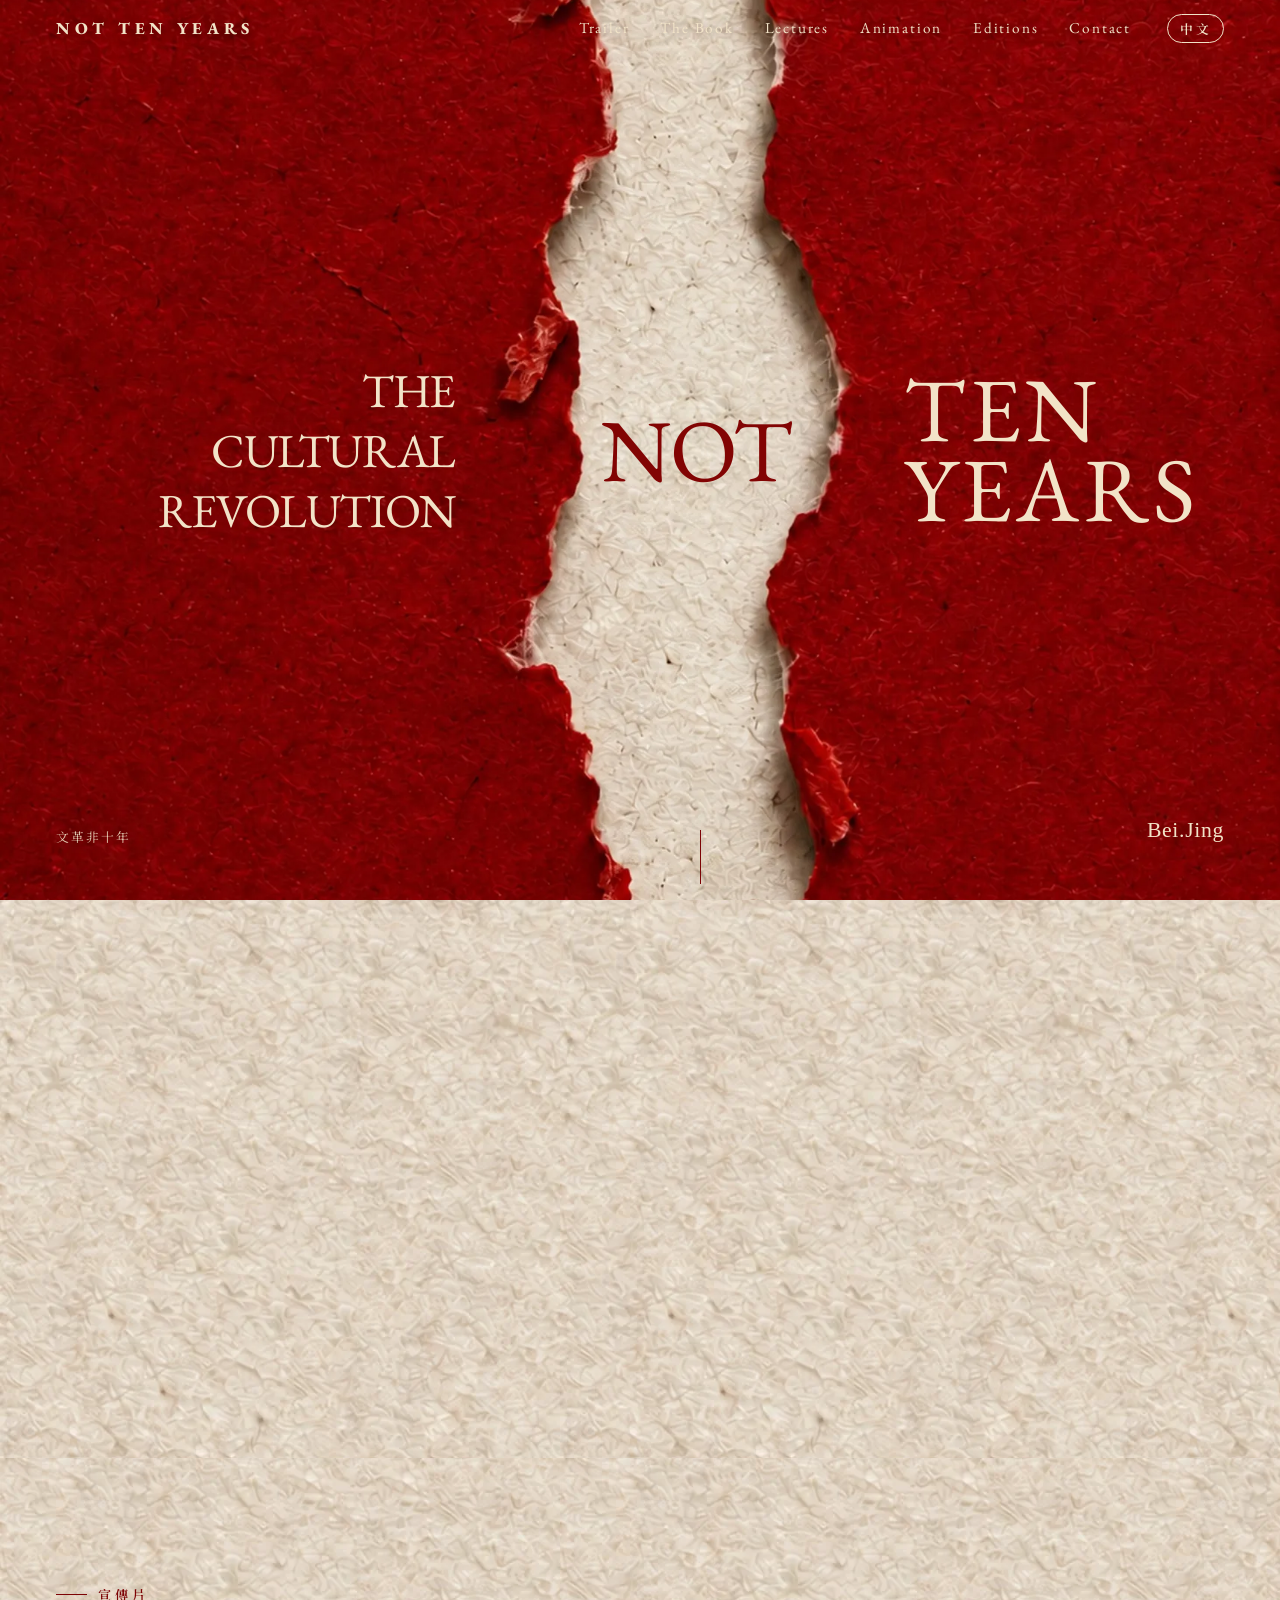
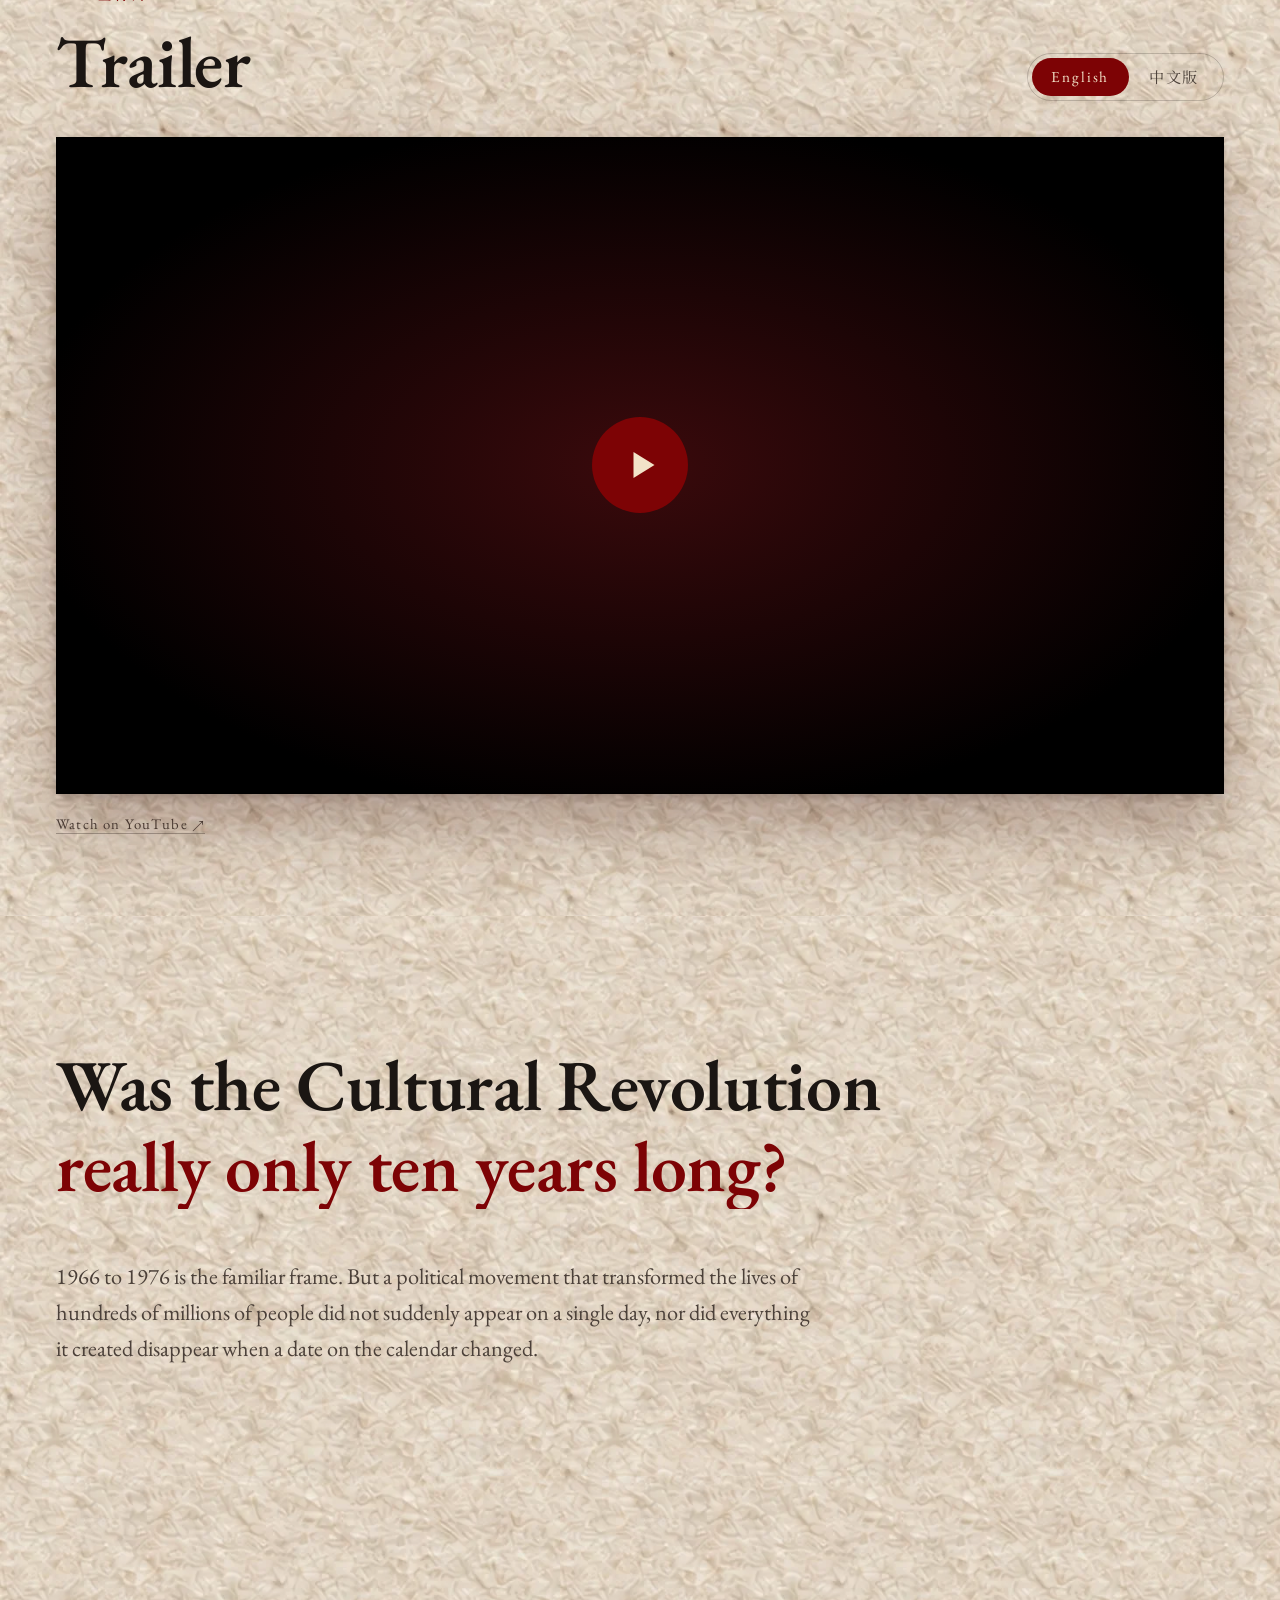
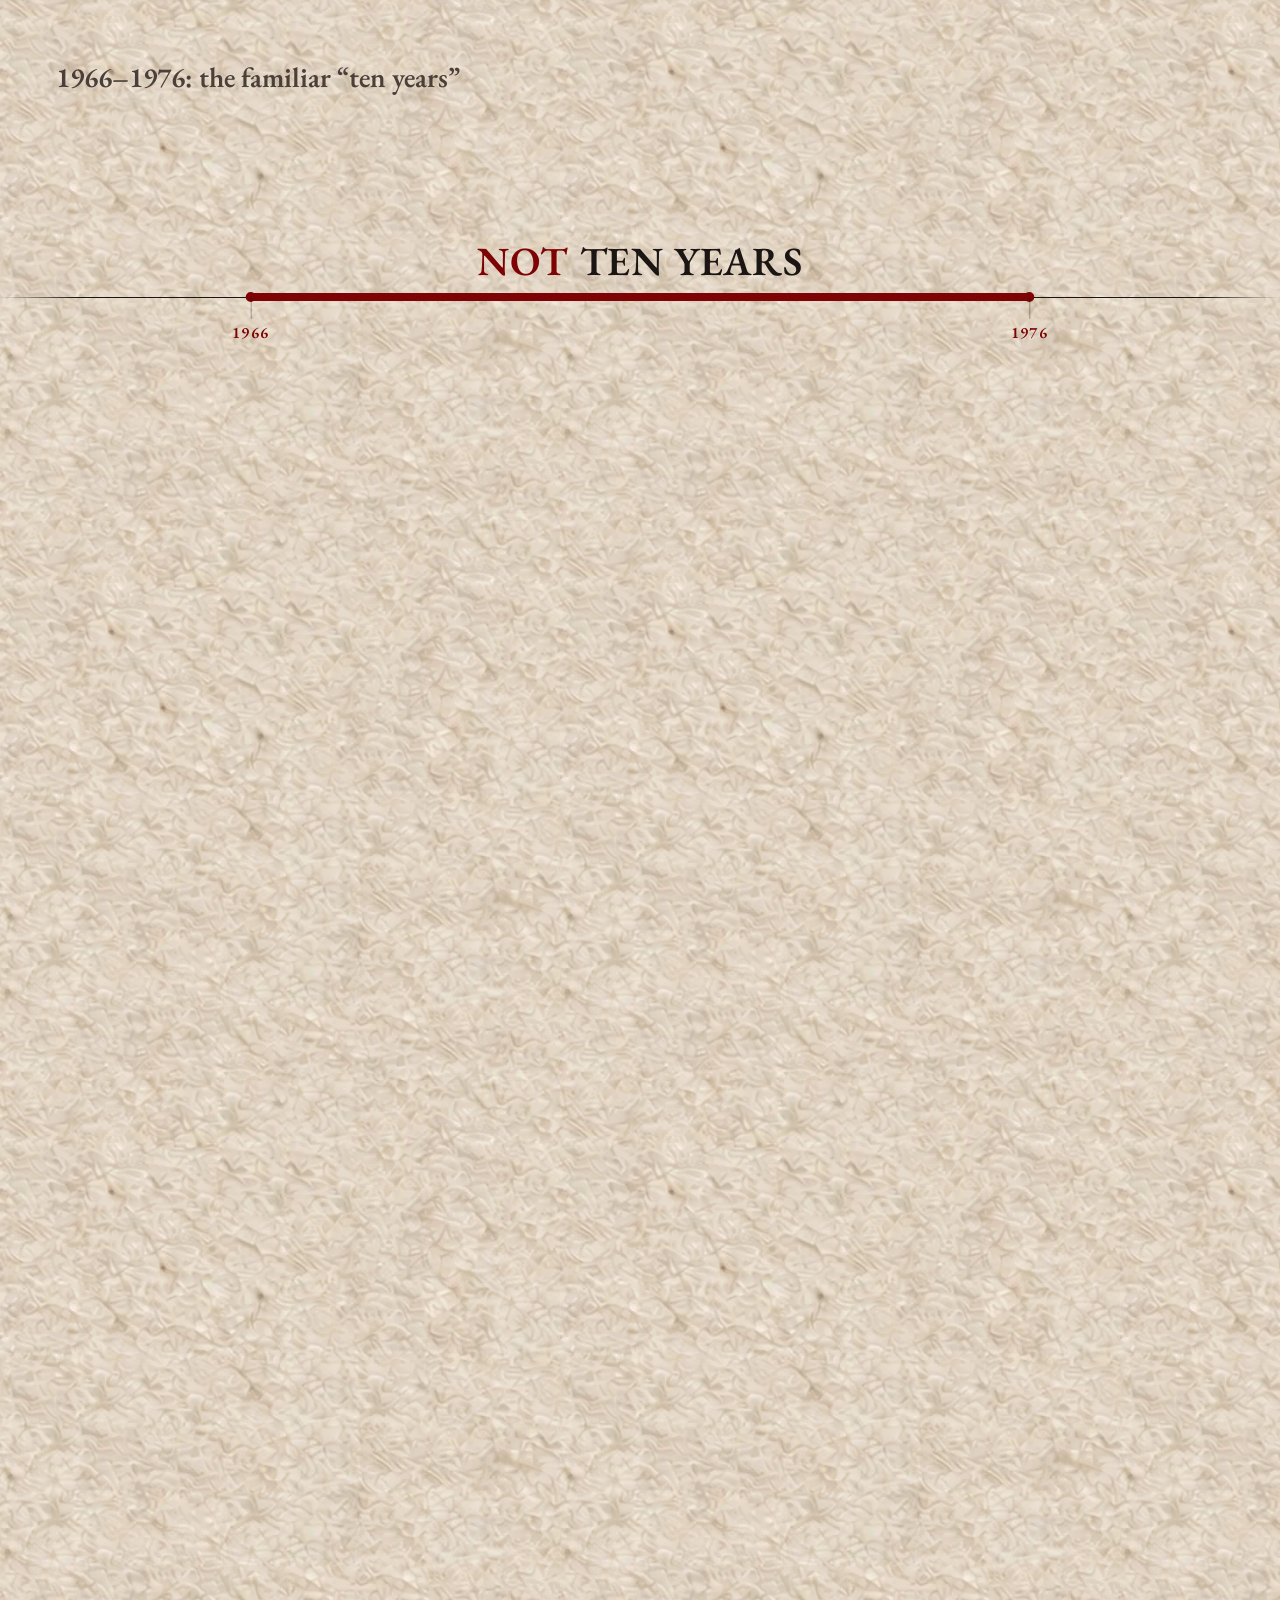
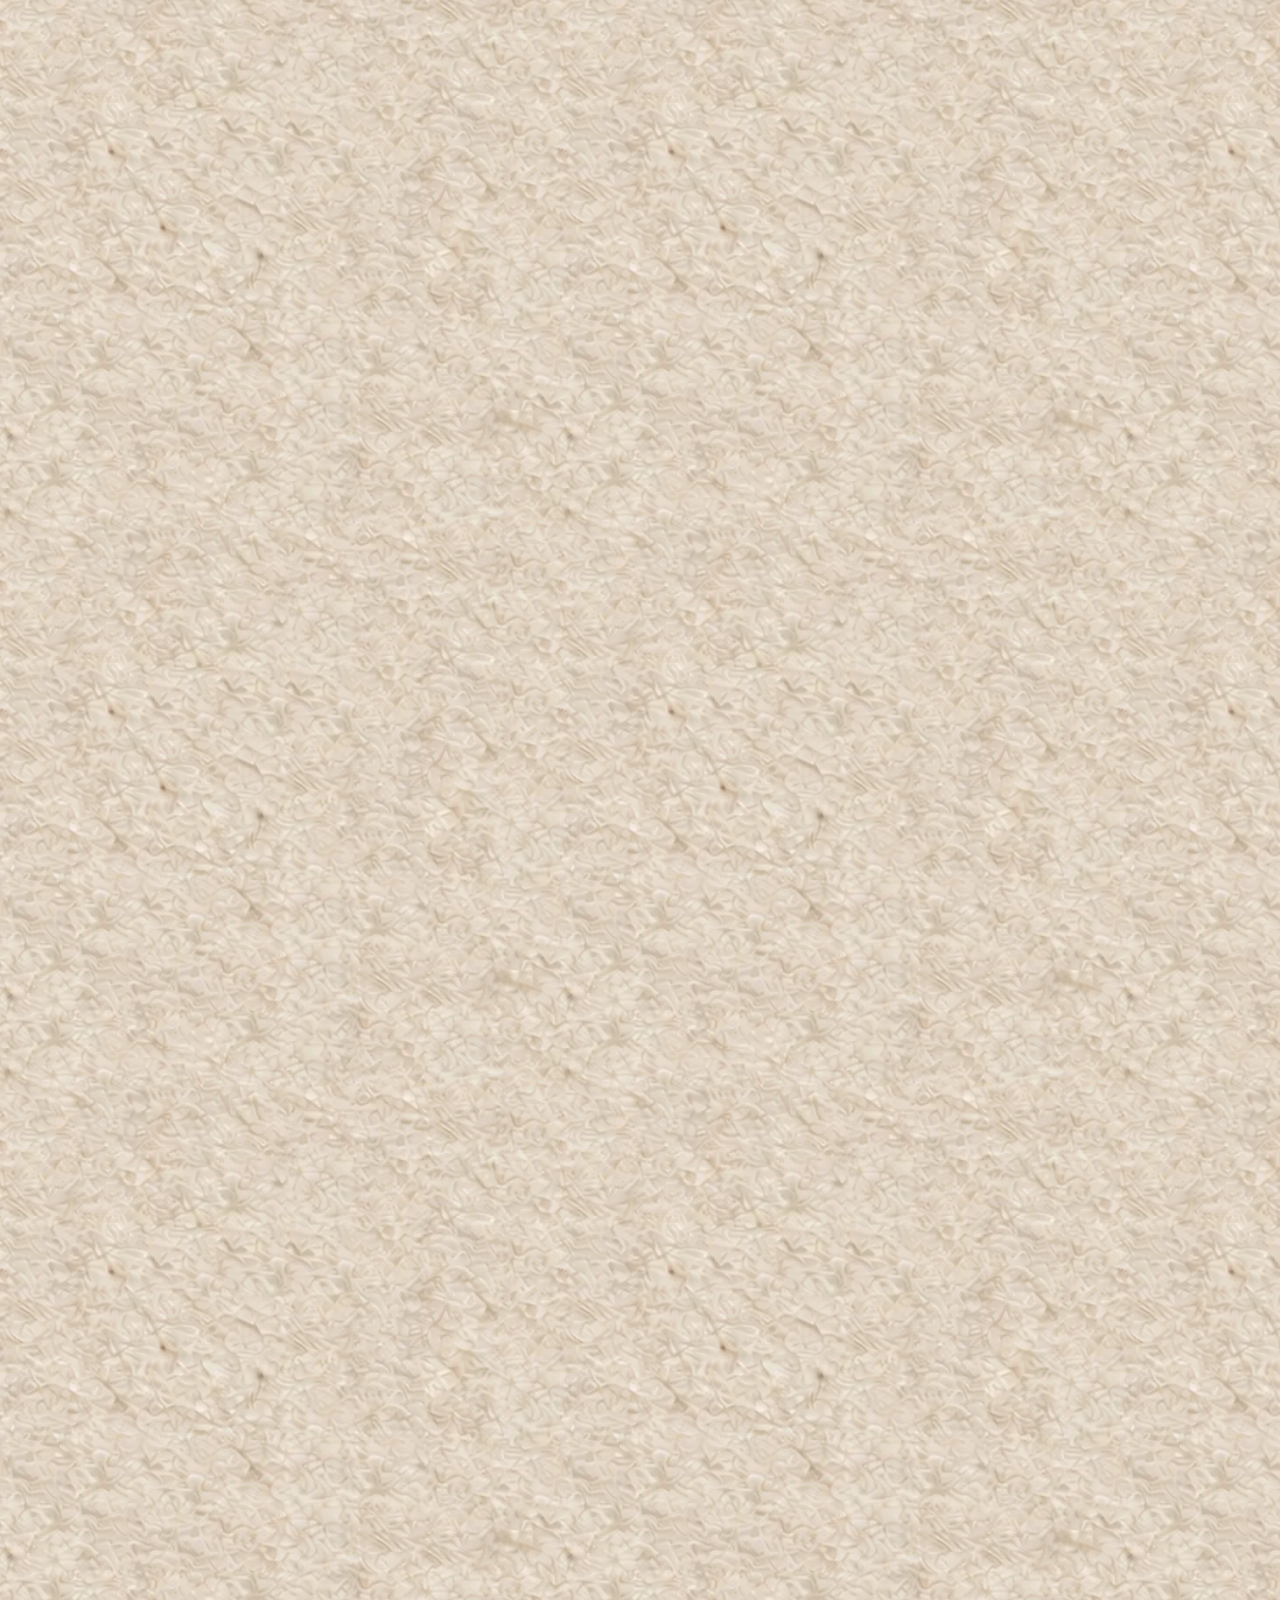
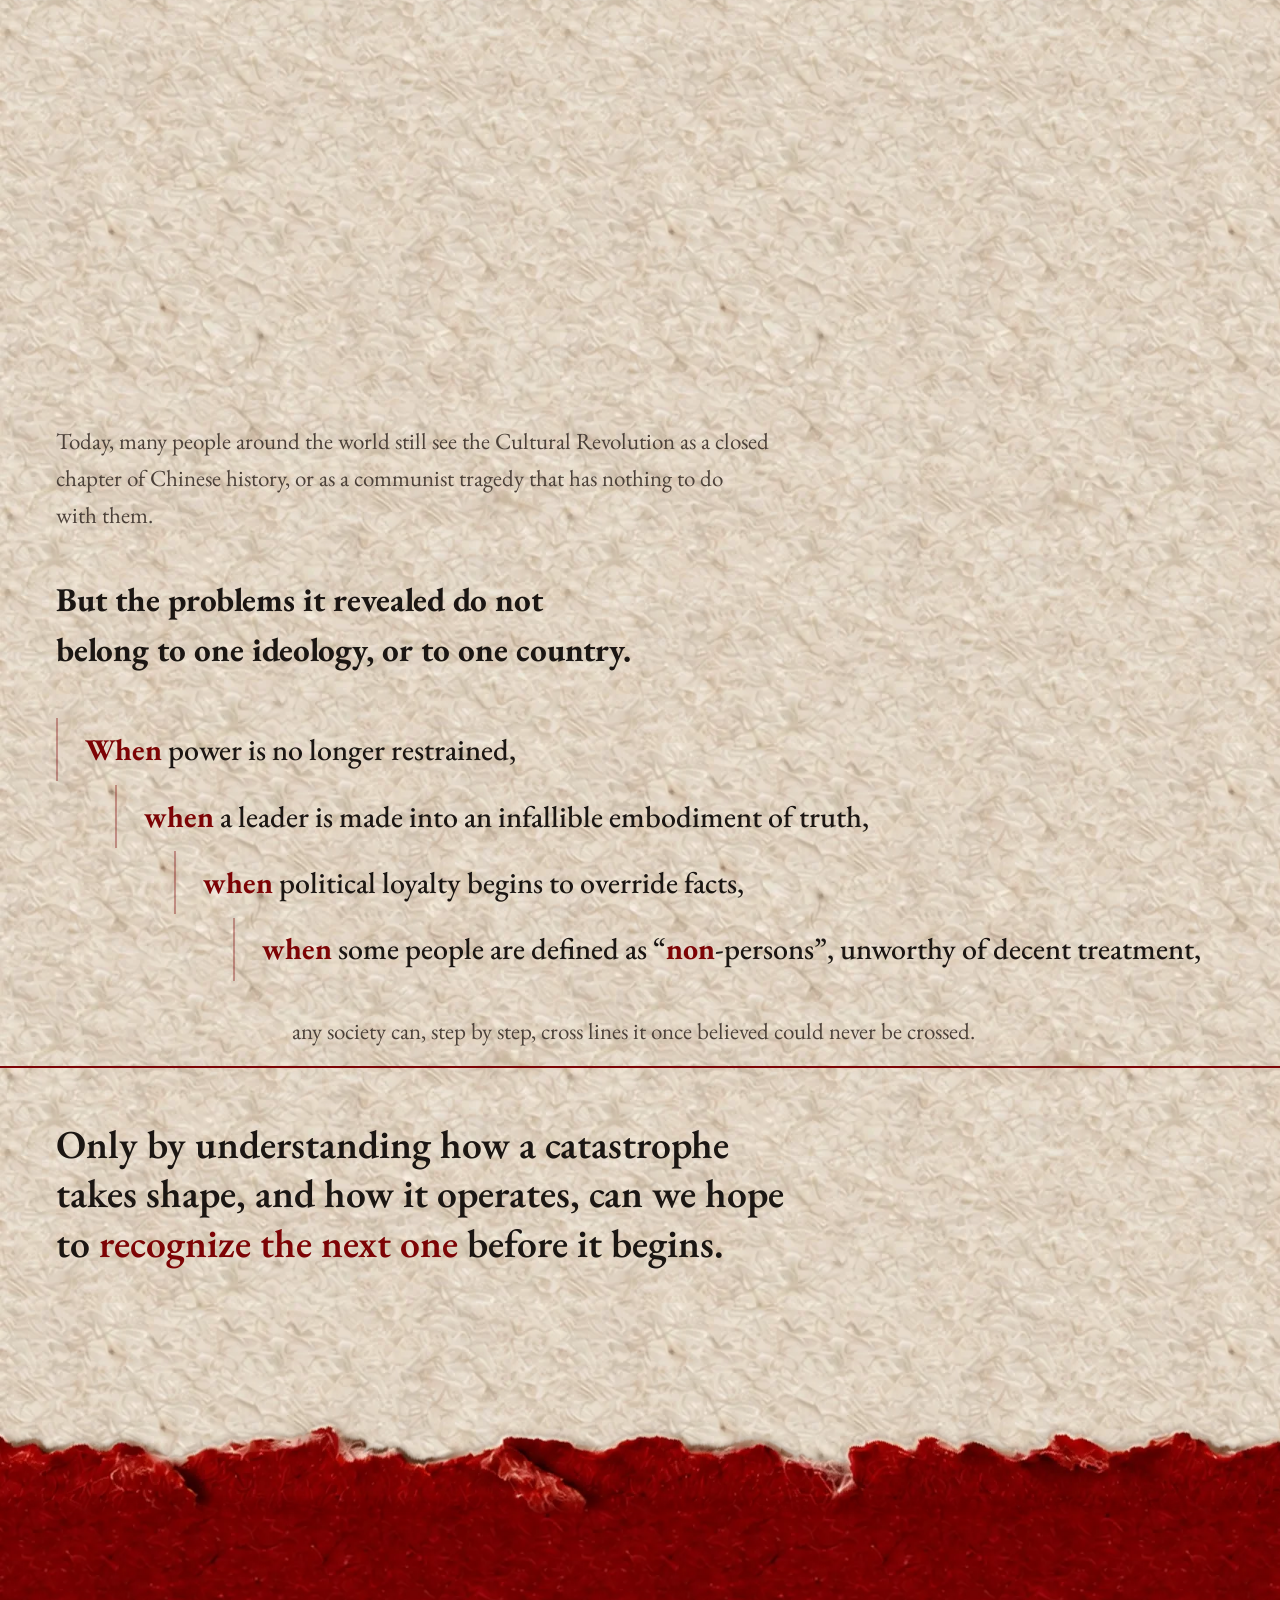
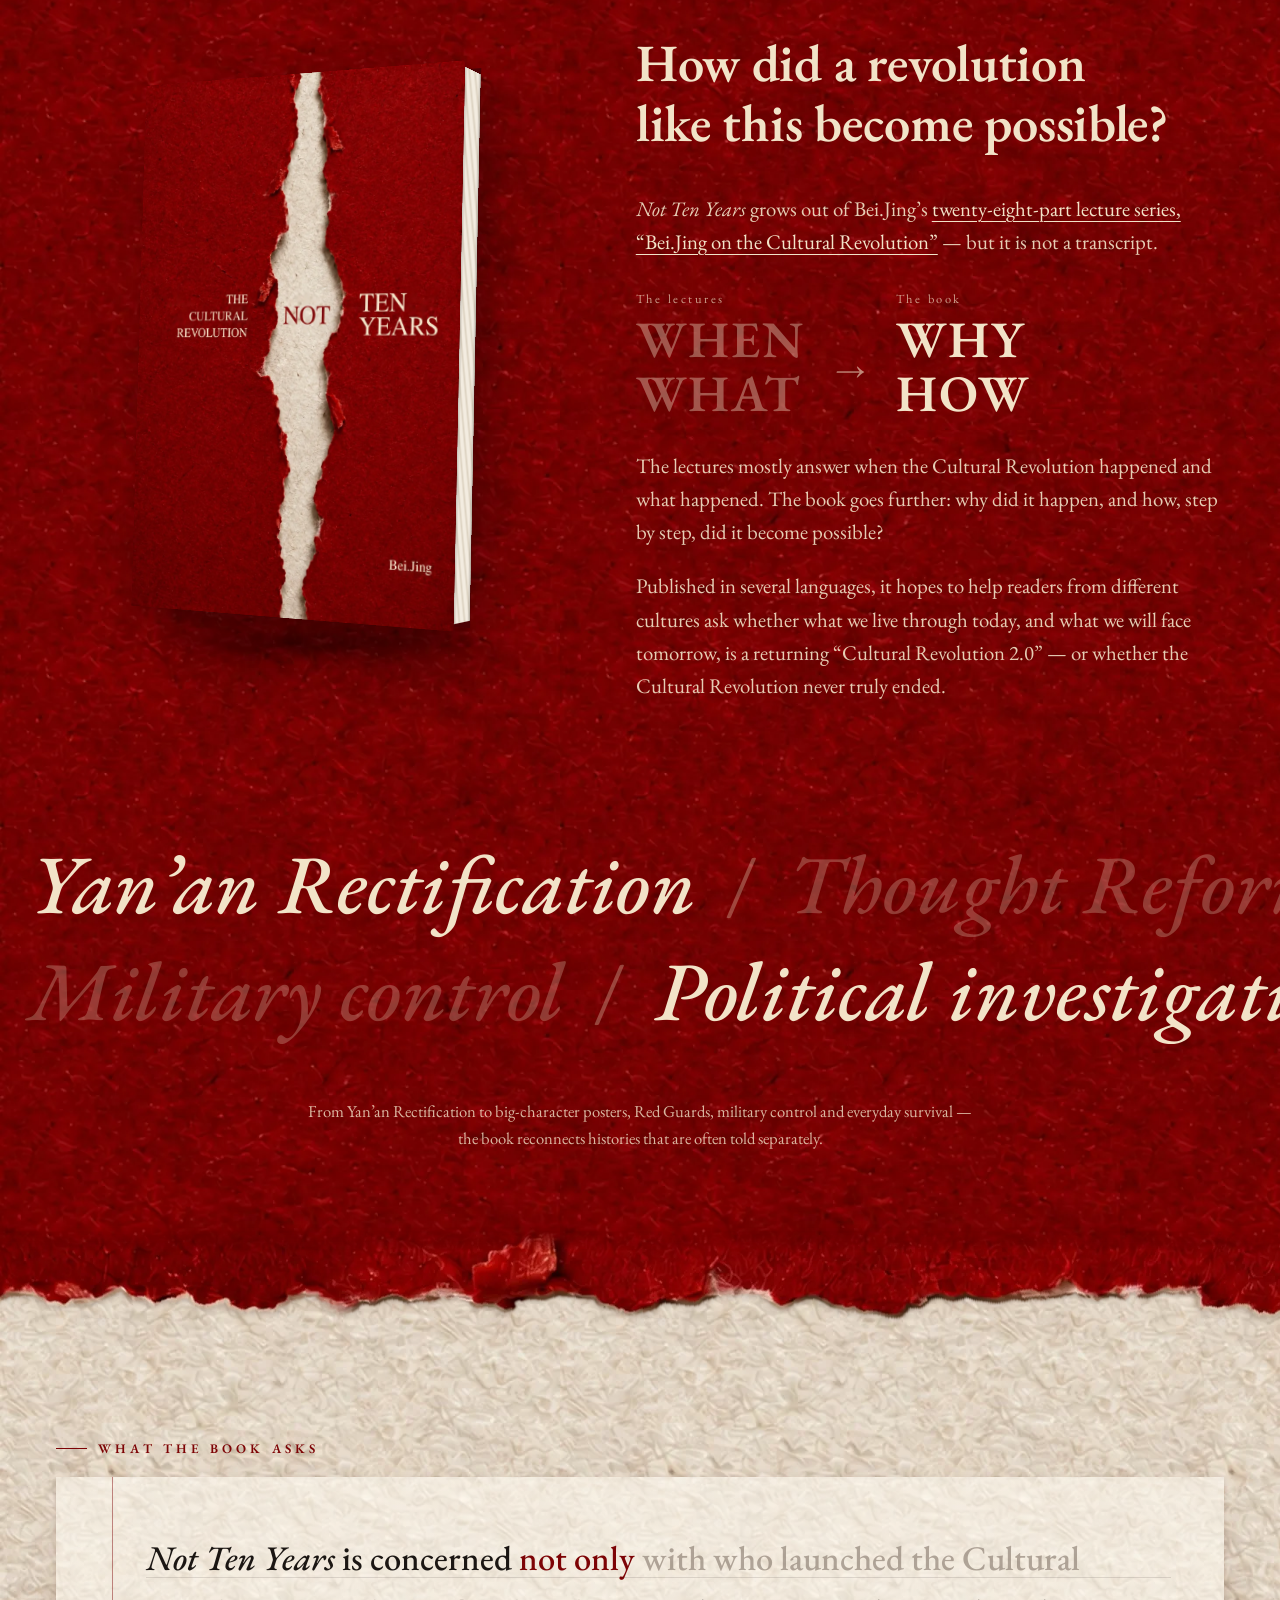
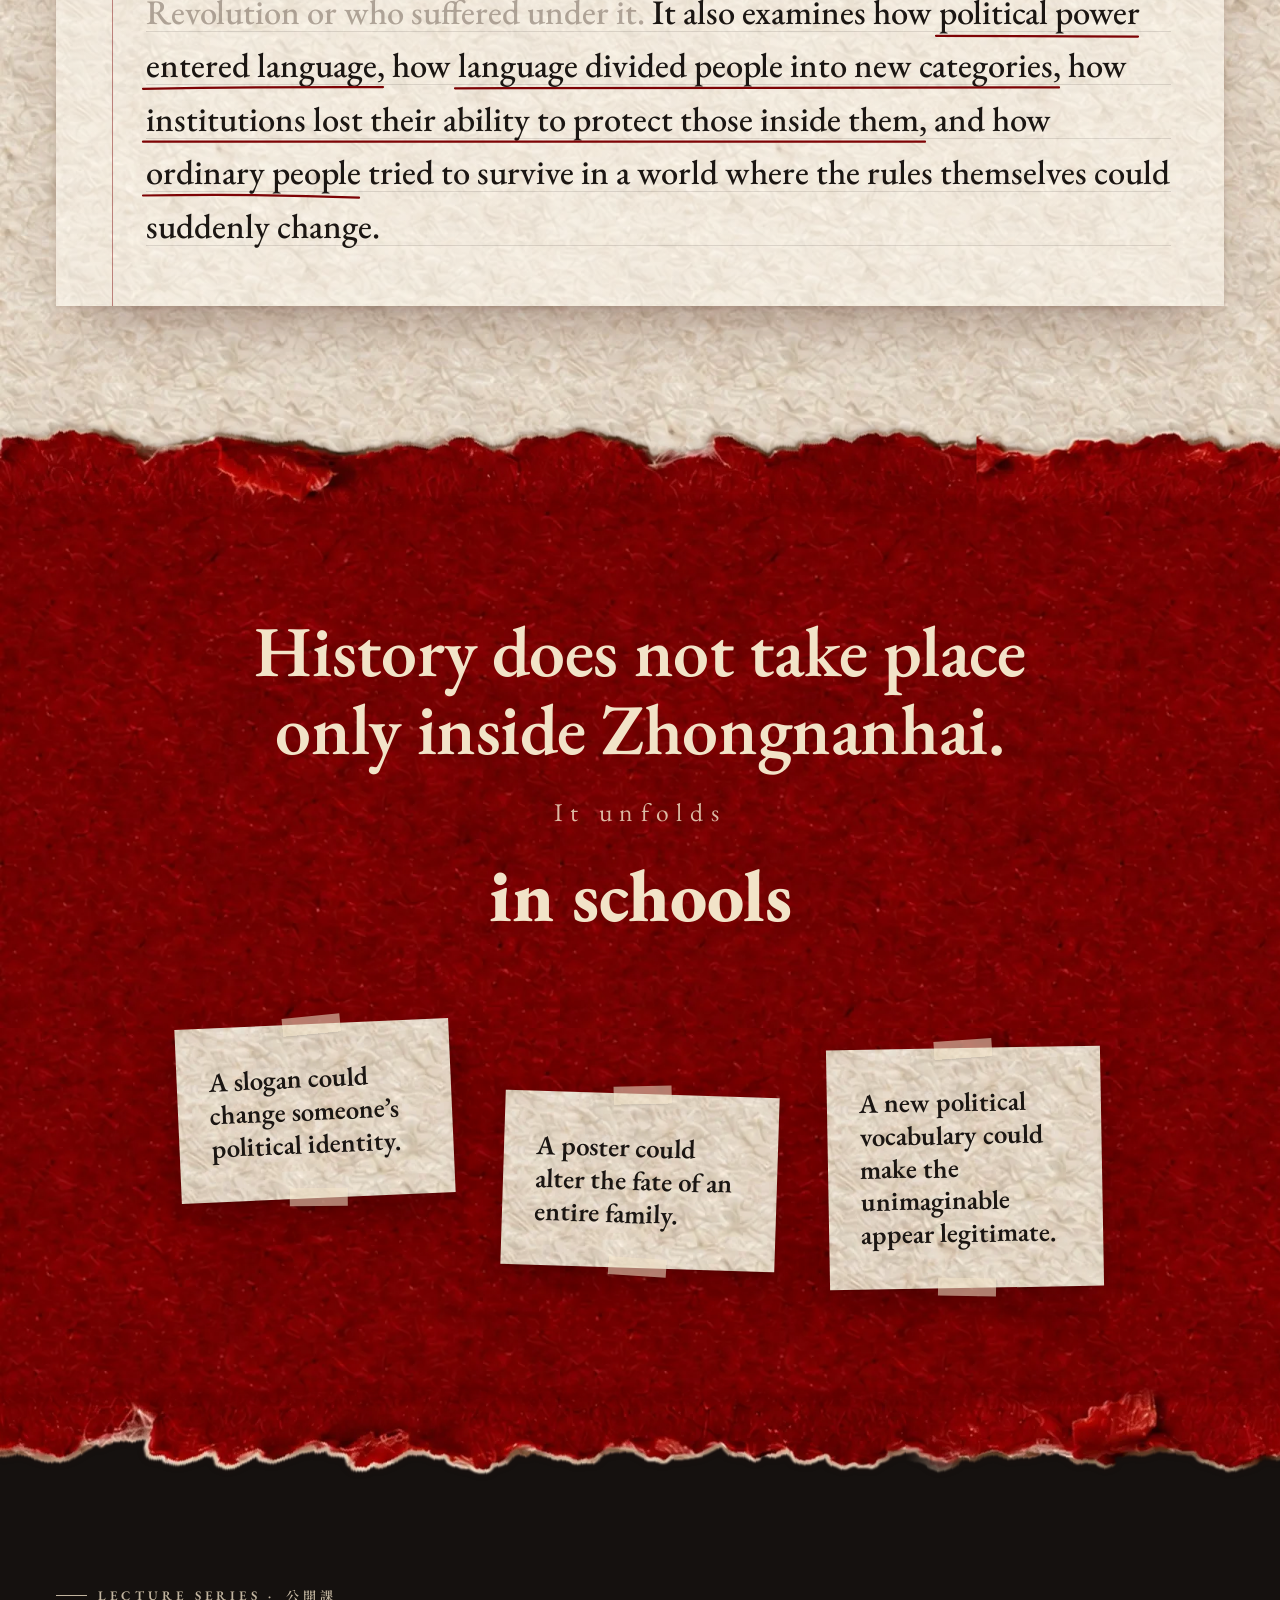
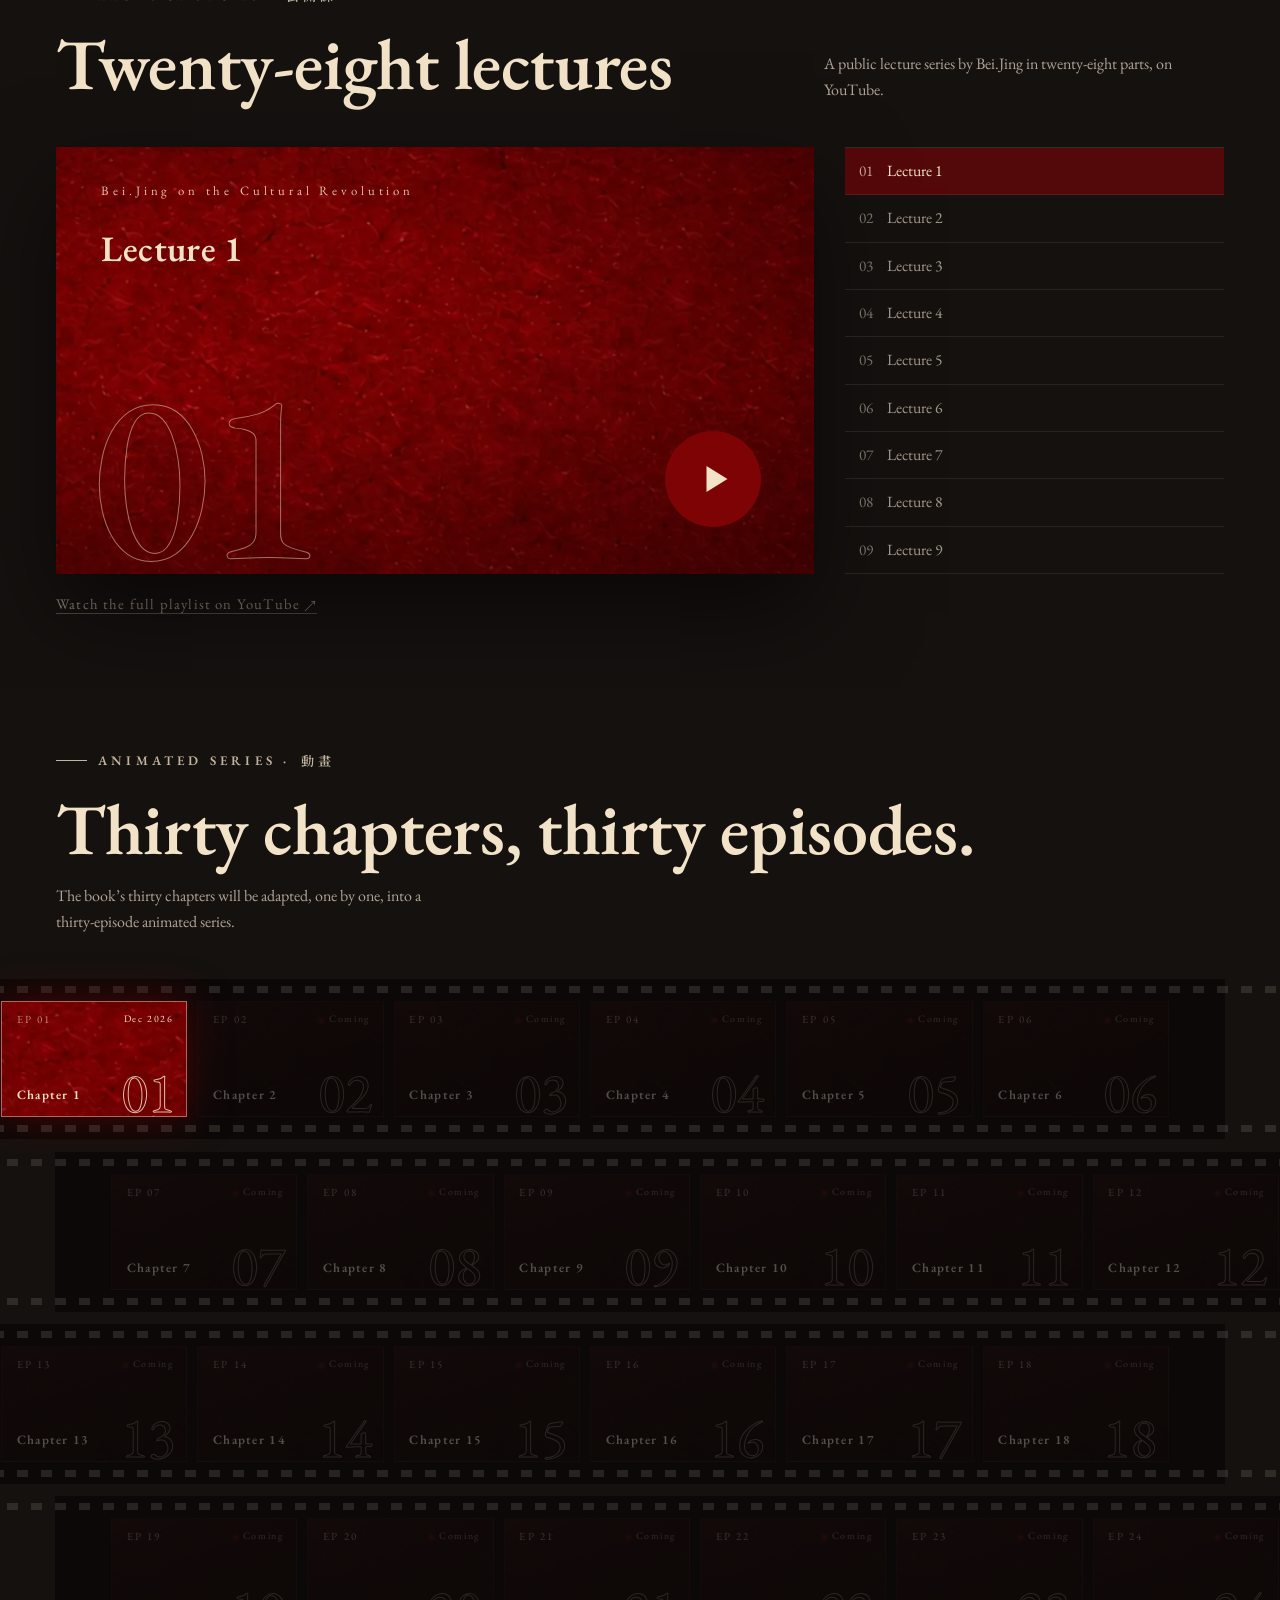
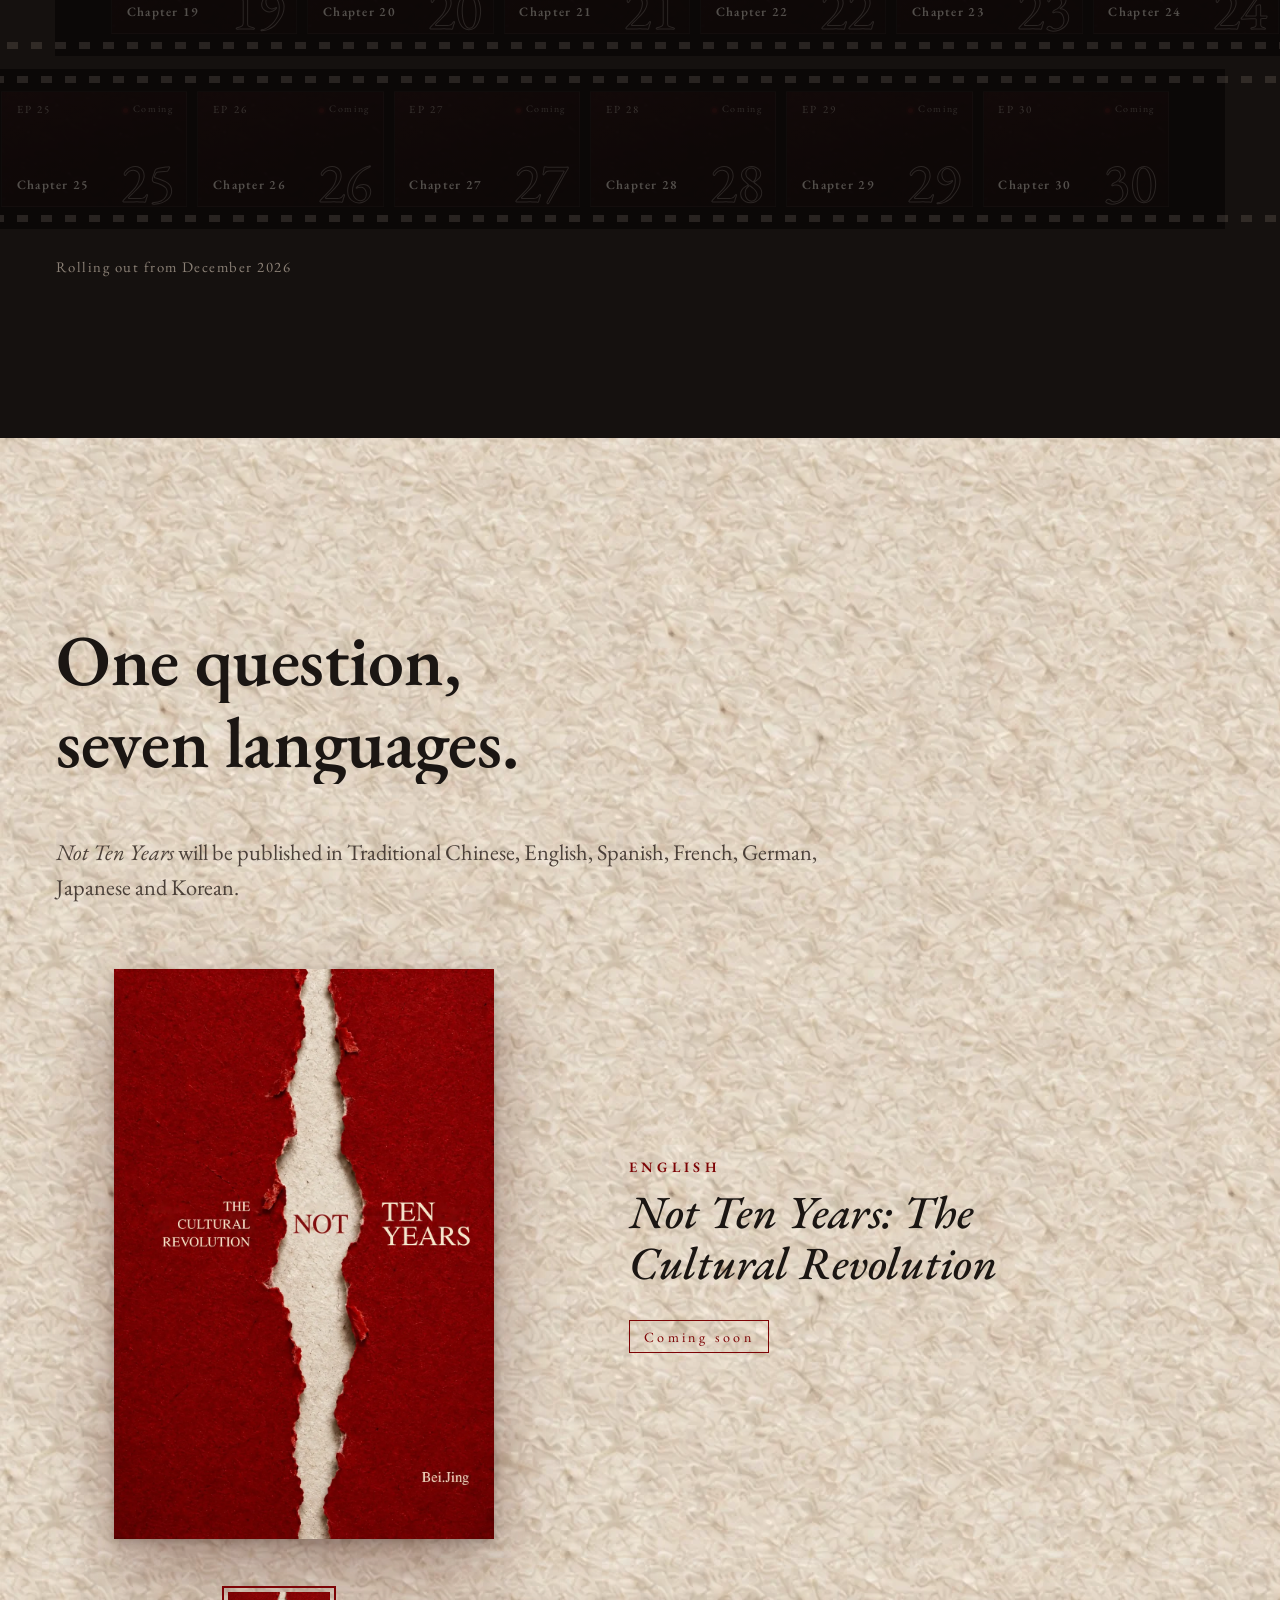
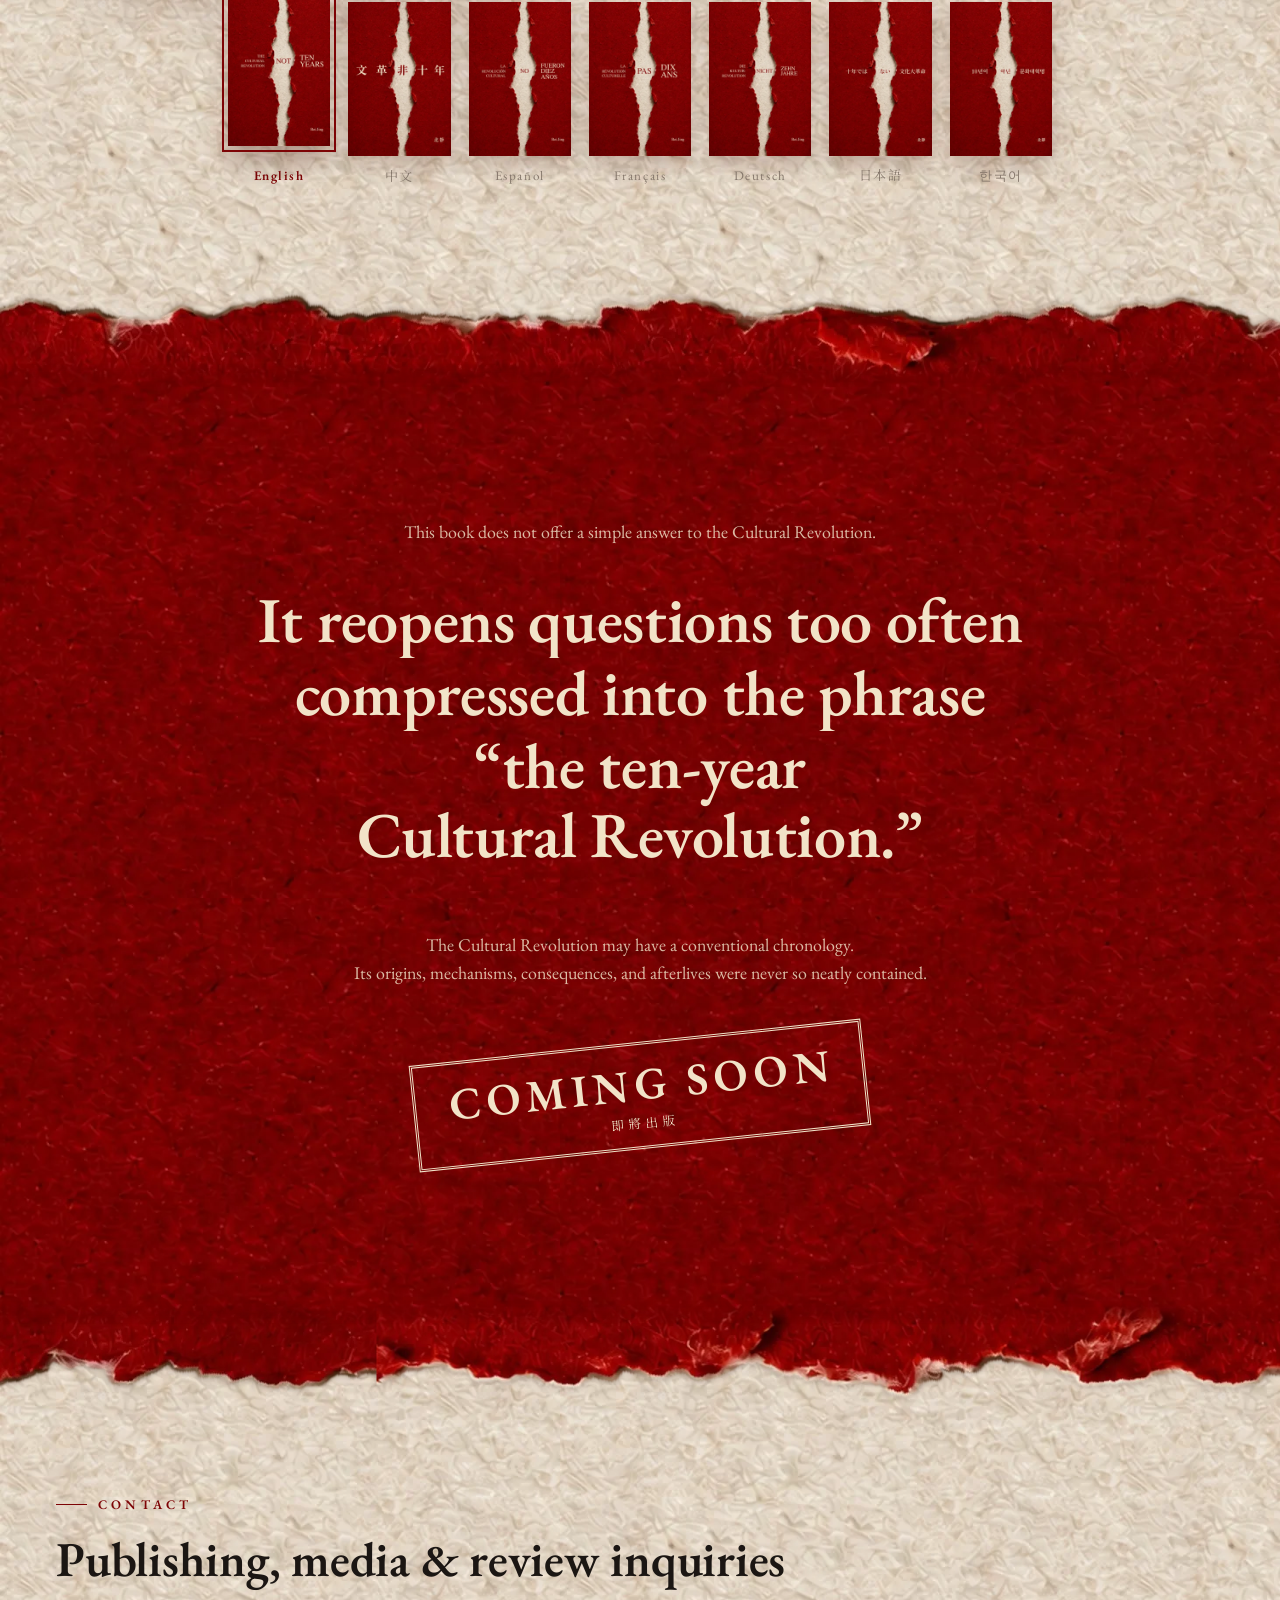
==== commit cf8d1cd1: "Link the lecture series to its YouTube playlist Co-Authored-By: Claude Opus 5.5 <noreply@anthropic.c" ====
--- a/en/index.html
+++ b/en/index.html
@@ -253,7 +253,7 @@
   </section>
 
   <!-- 7 · Lecture series -->
-  <section class="lectures bg-night" id="lectures" data-lectures data-playlist="">
+  <section class="lectures bg-night" id="lectures" data-lectures data-playlist="PLfpAxZYHV0zZZFdKCW0ILnyqd49OxuSLf">
     <div class="wrap">
       <div class="media-head">
         <div>
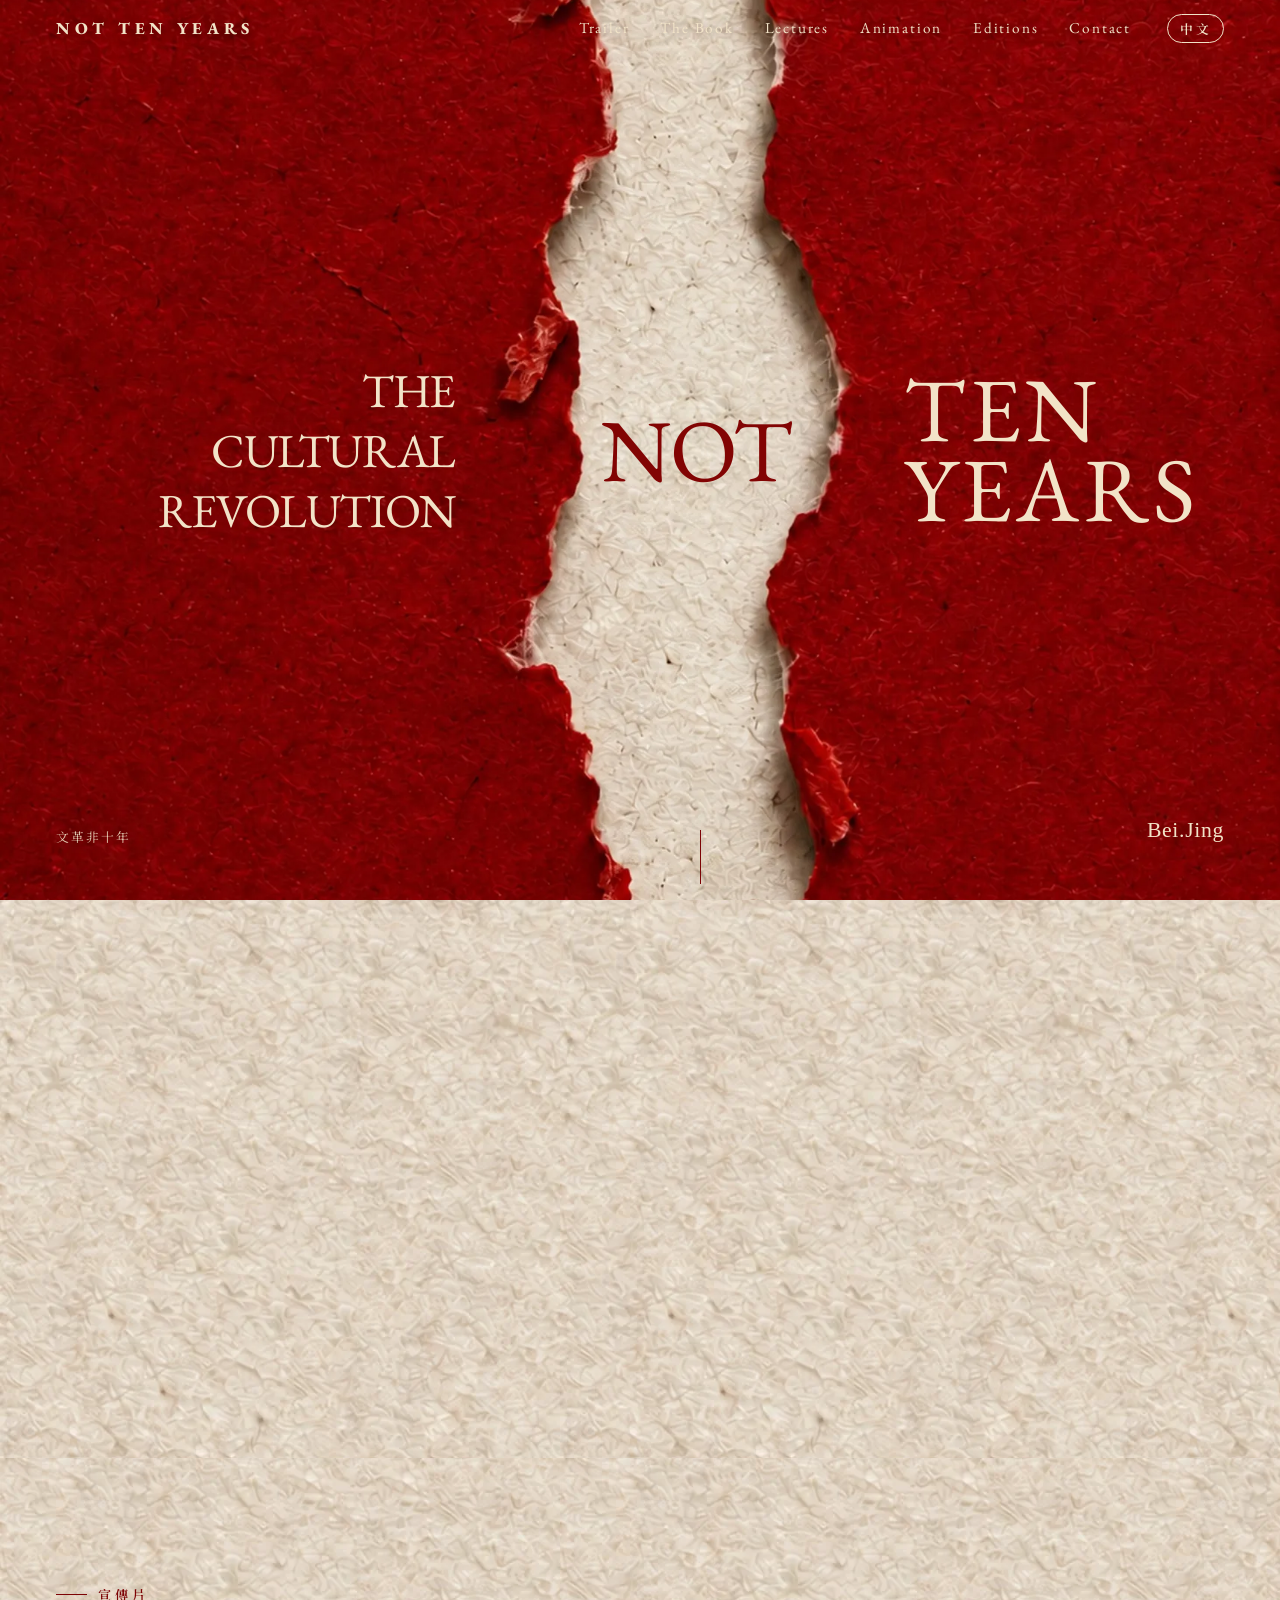
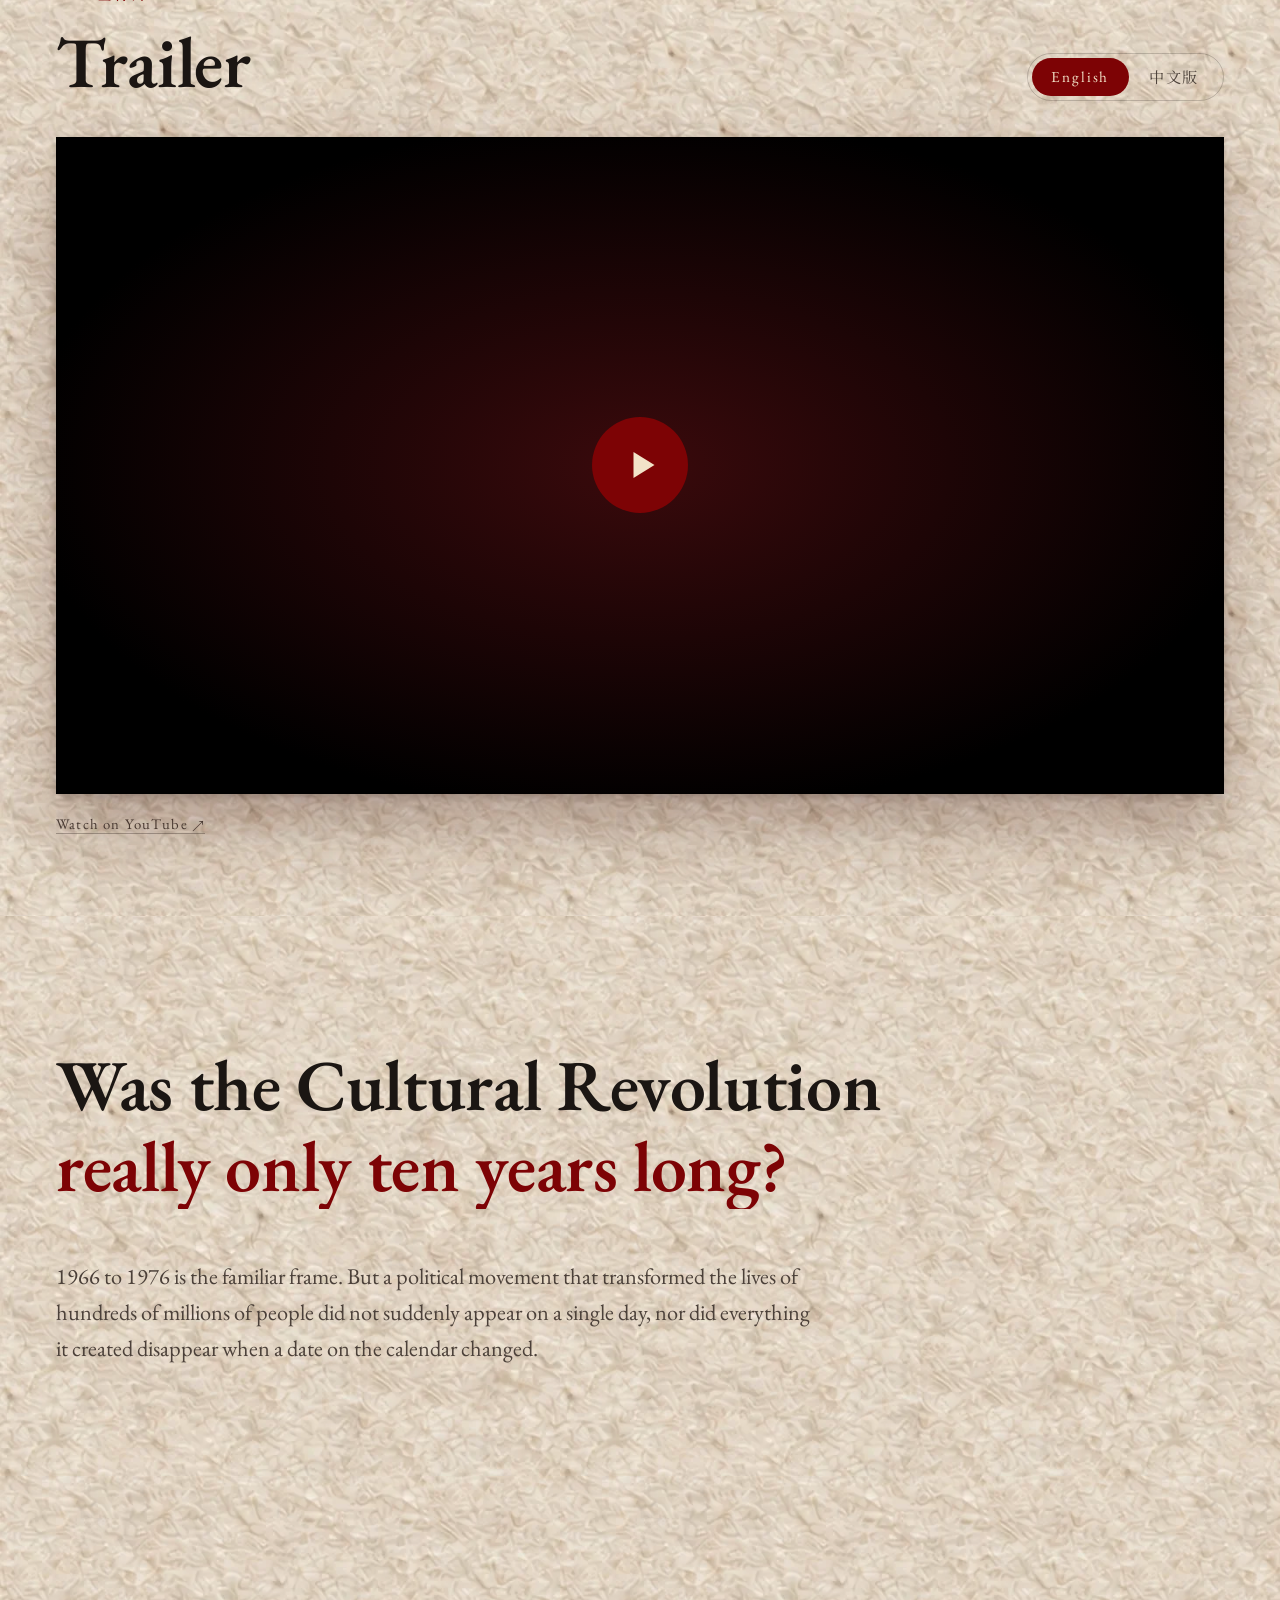
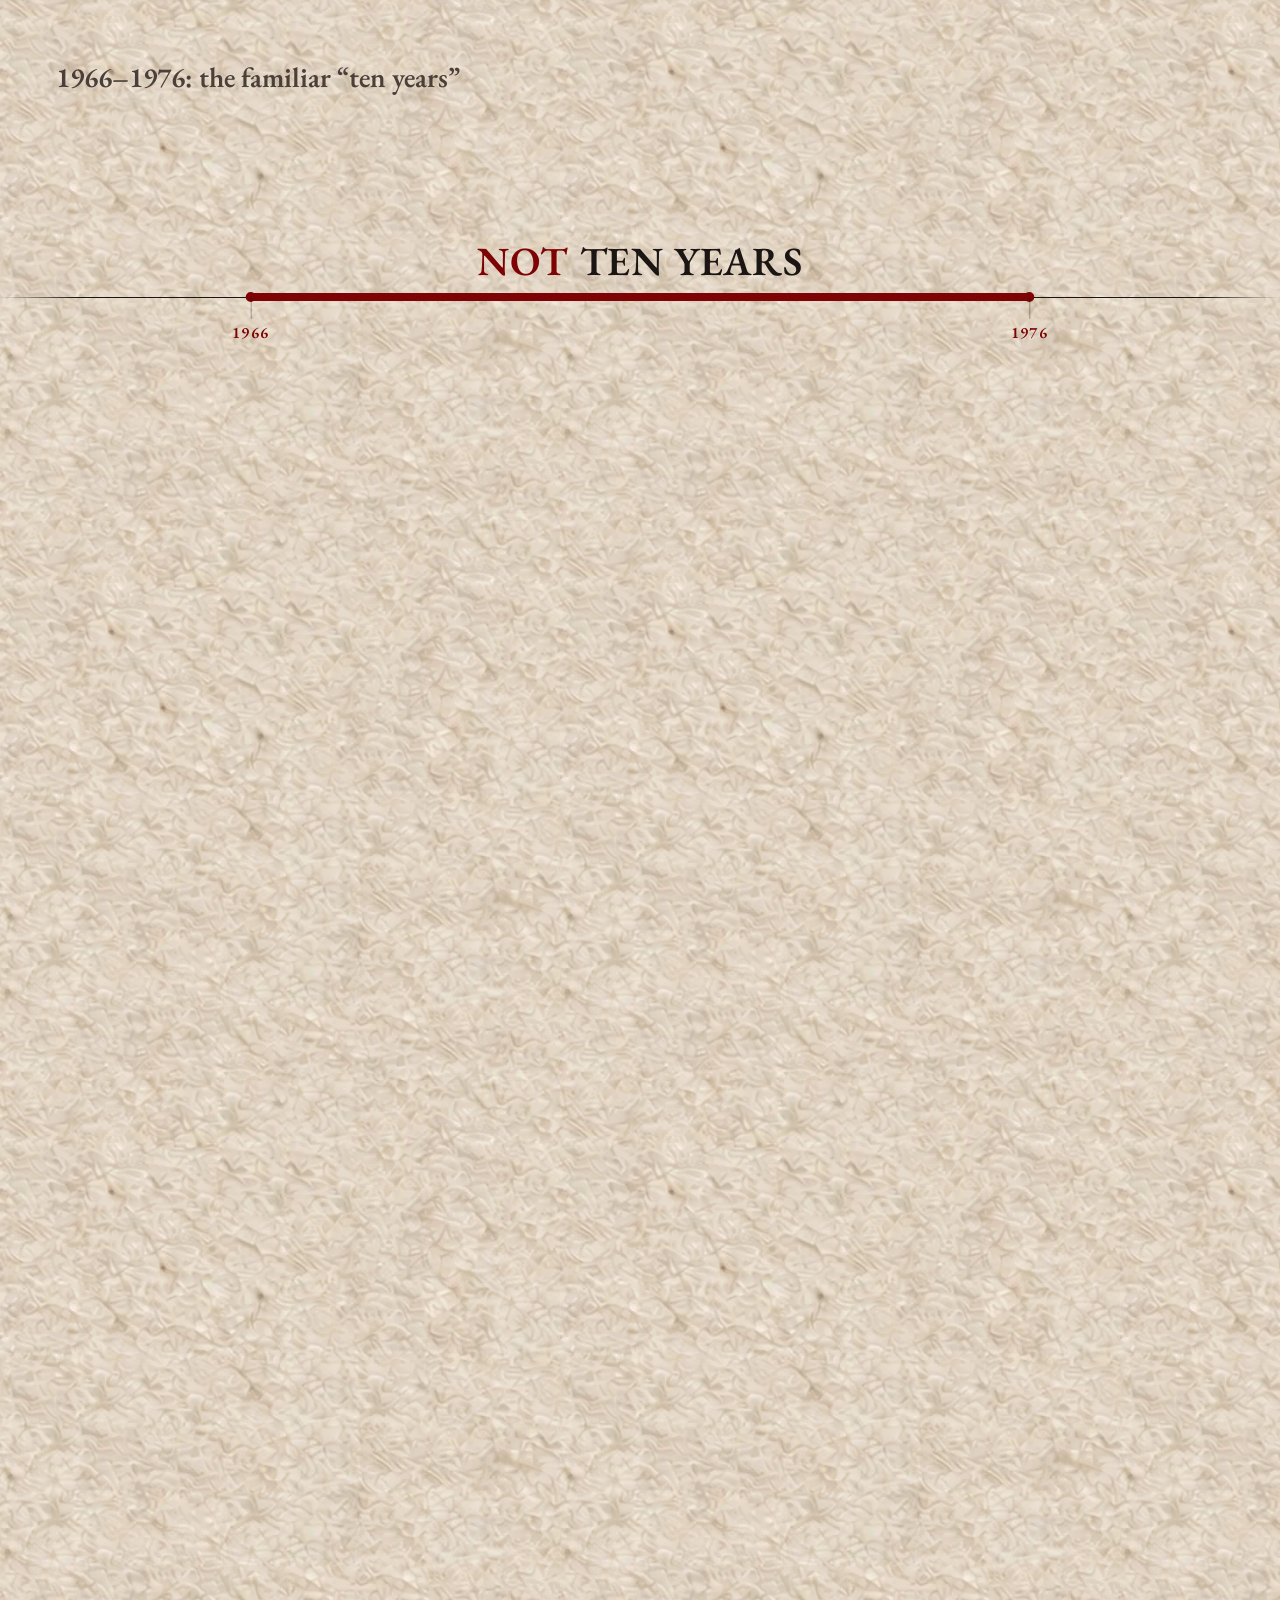
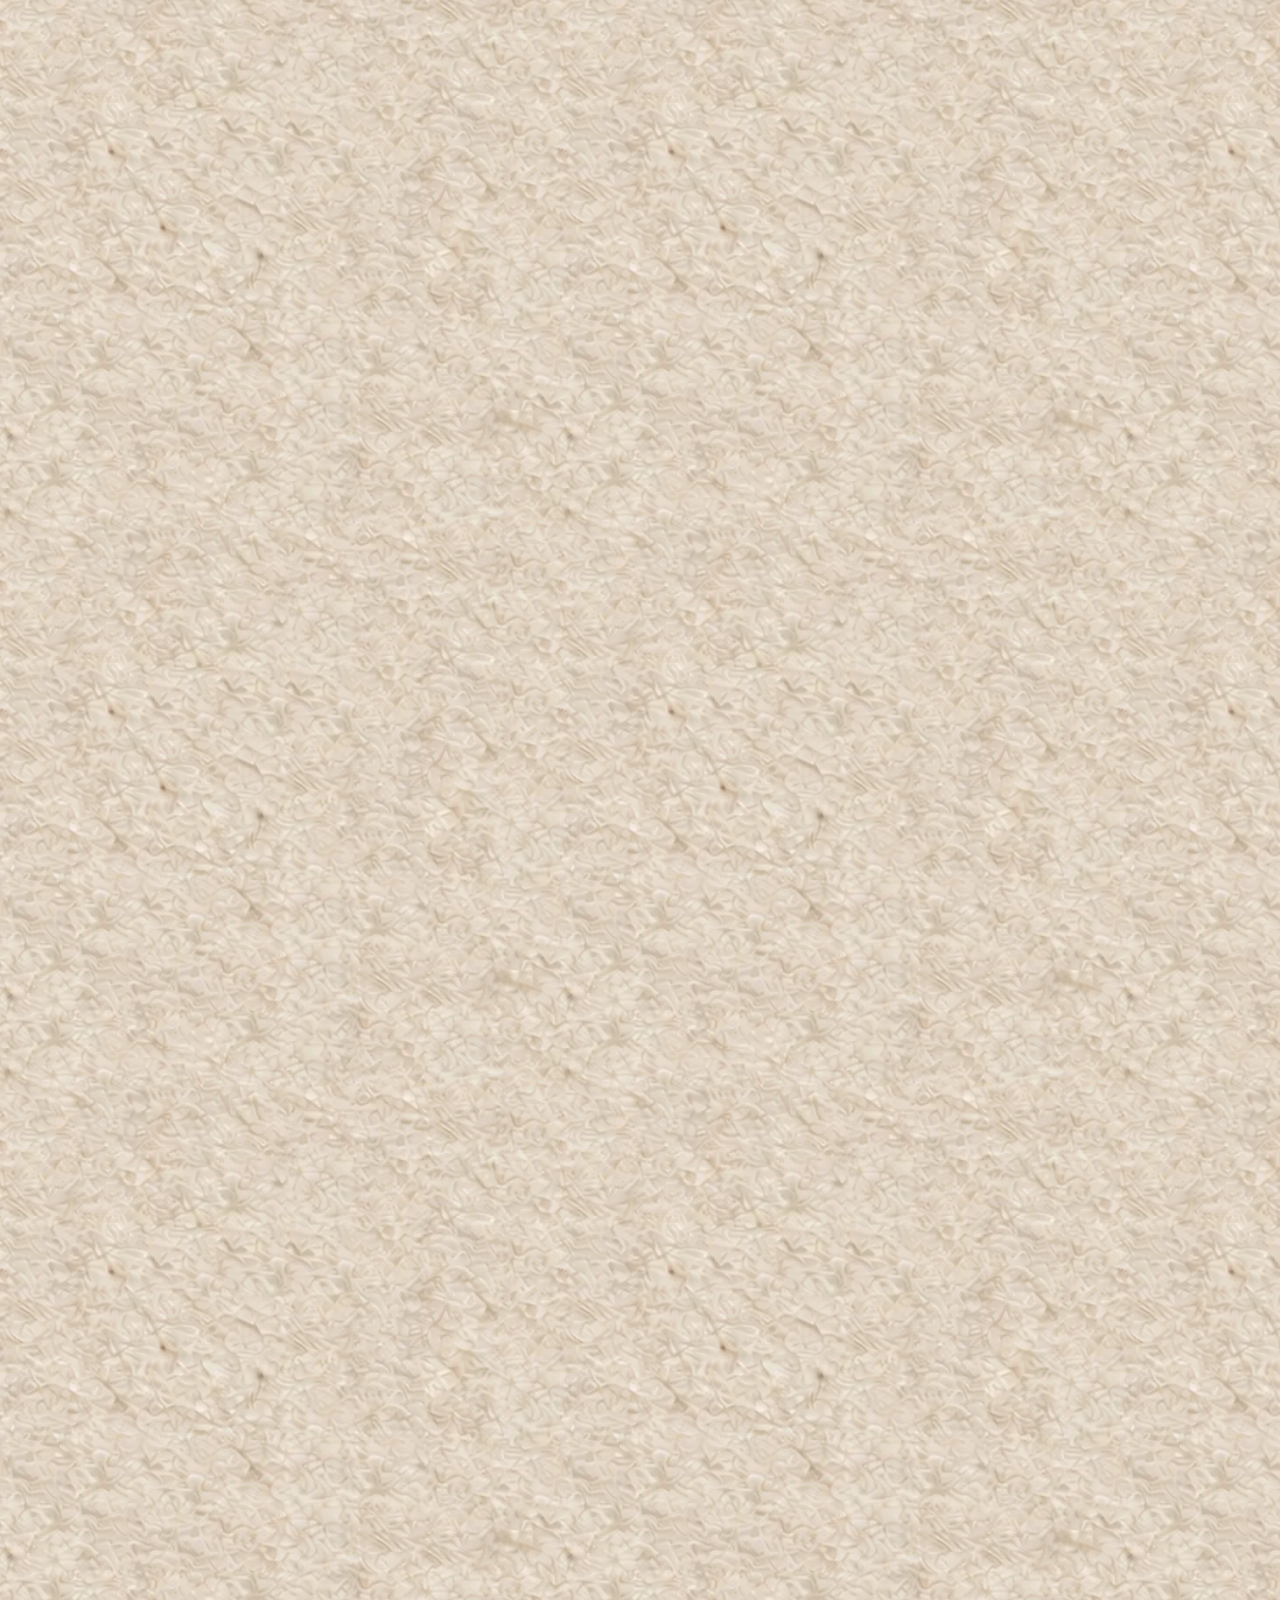
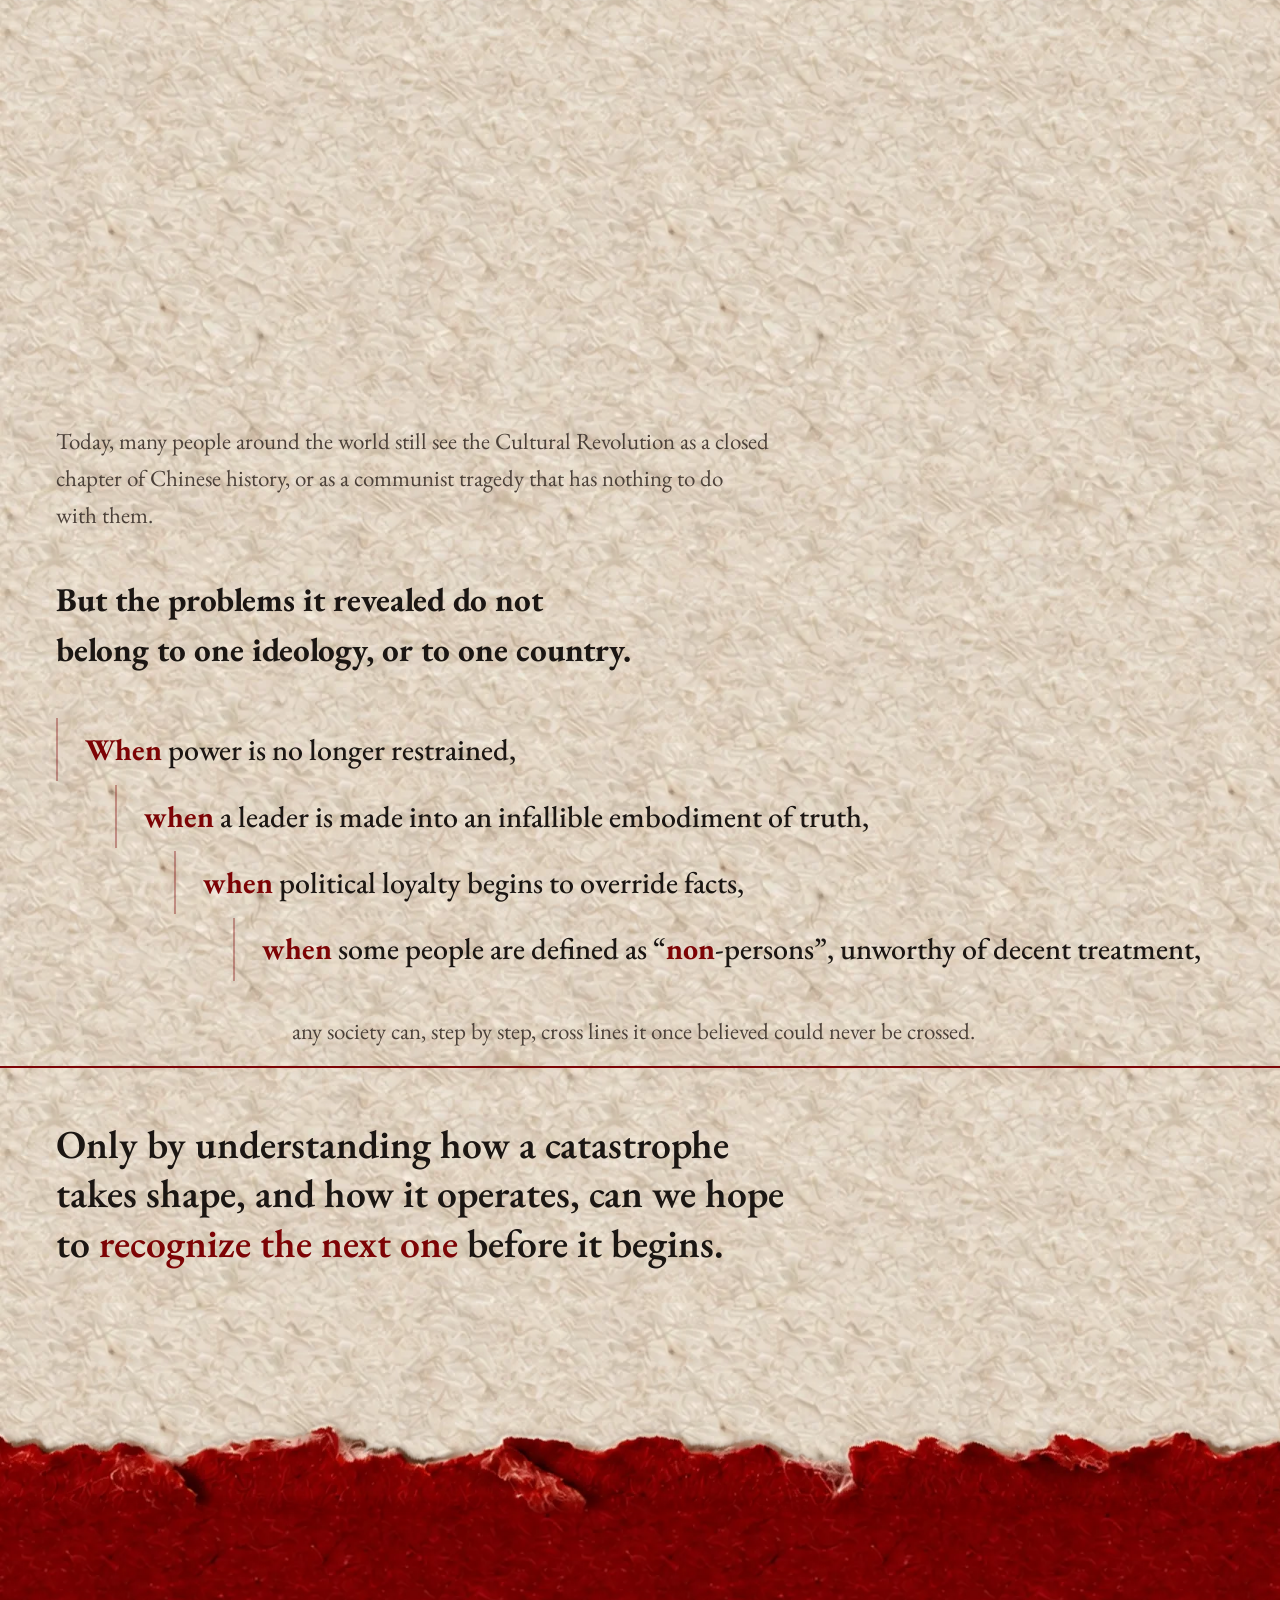
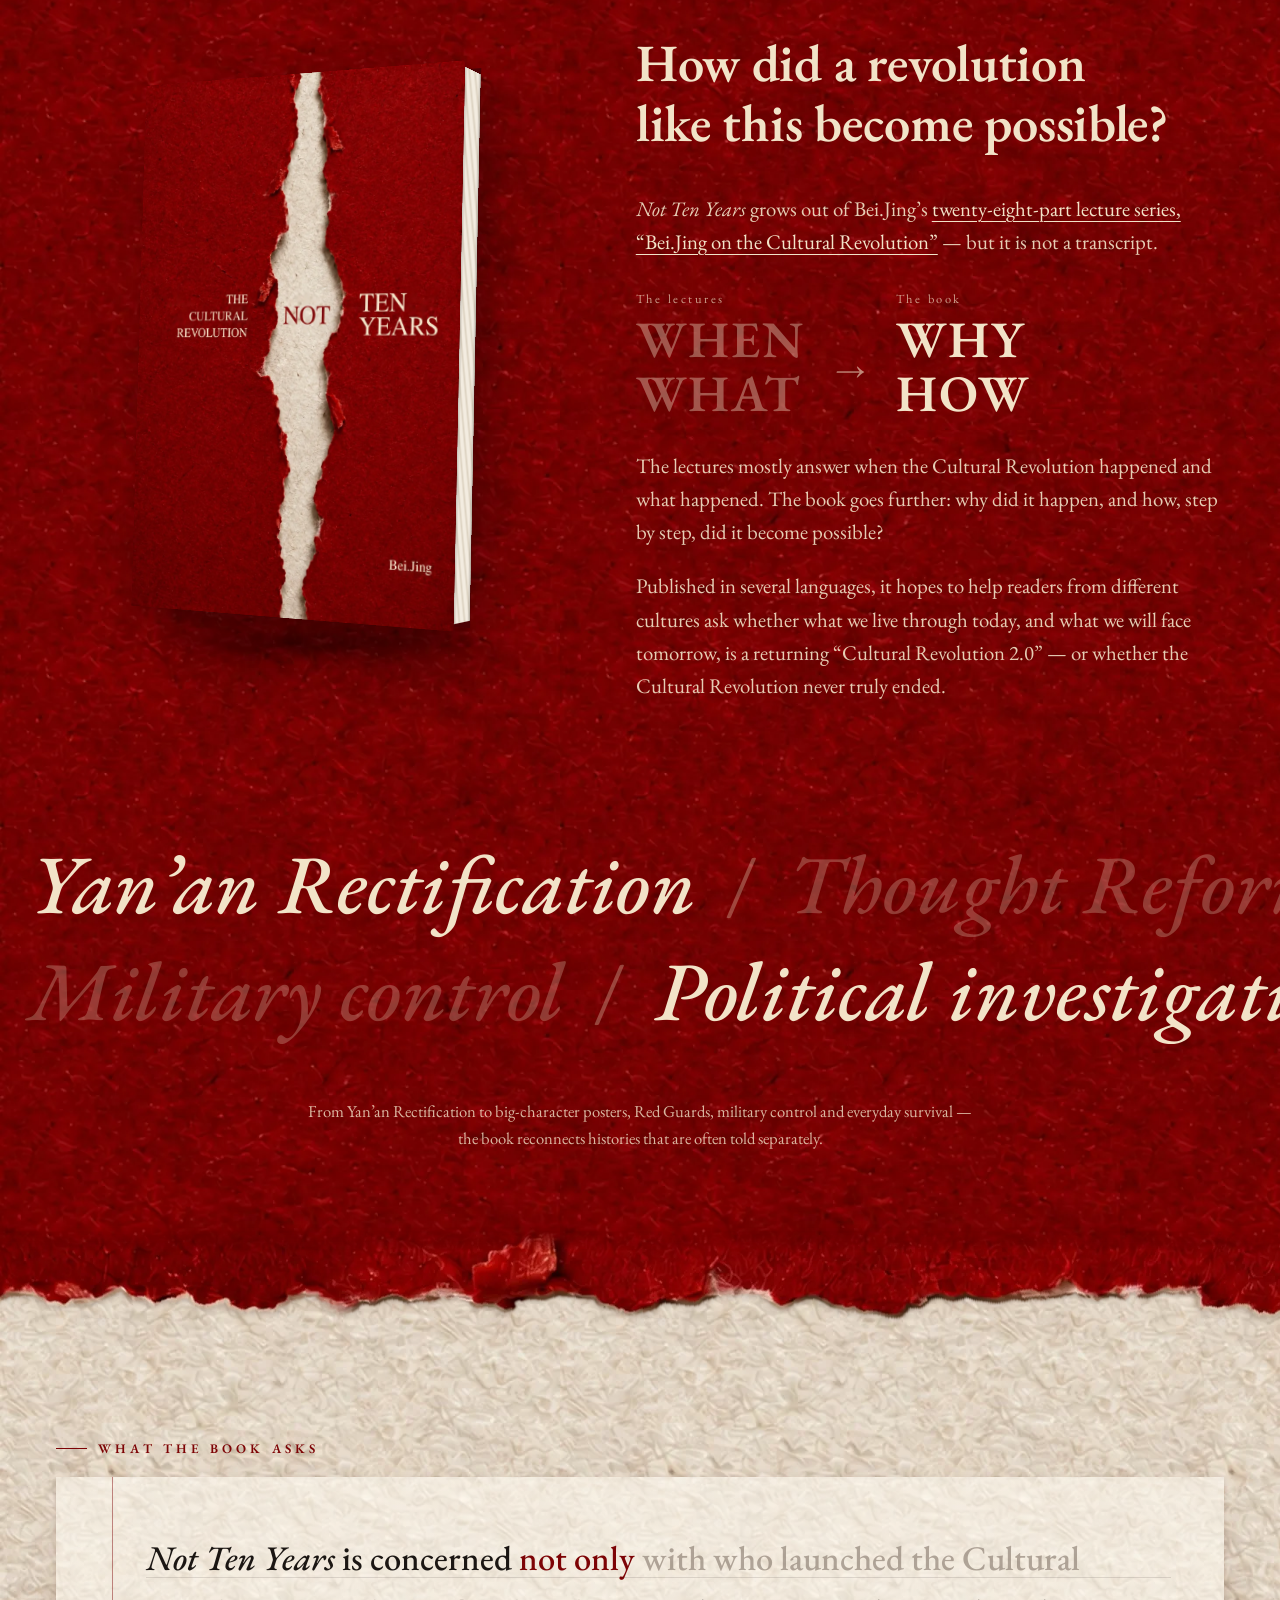
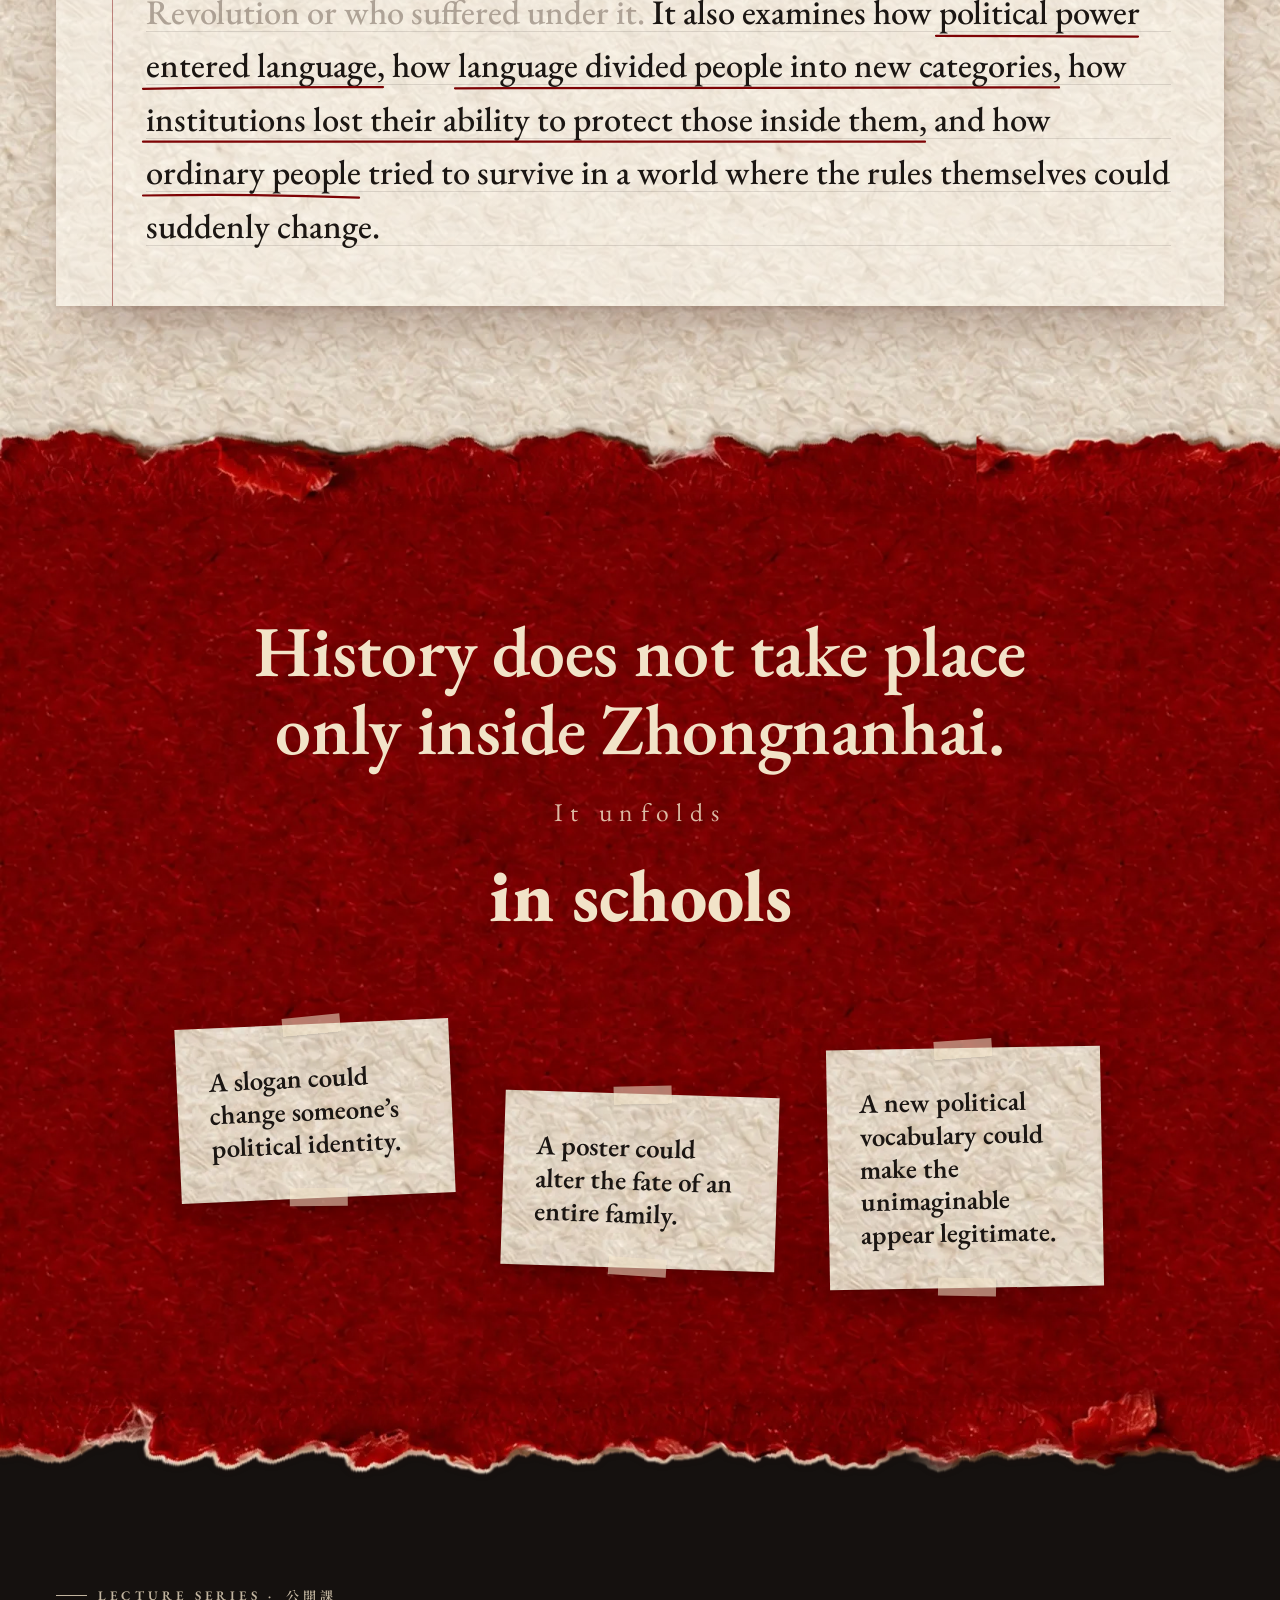
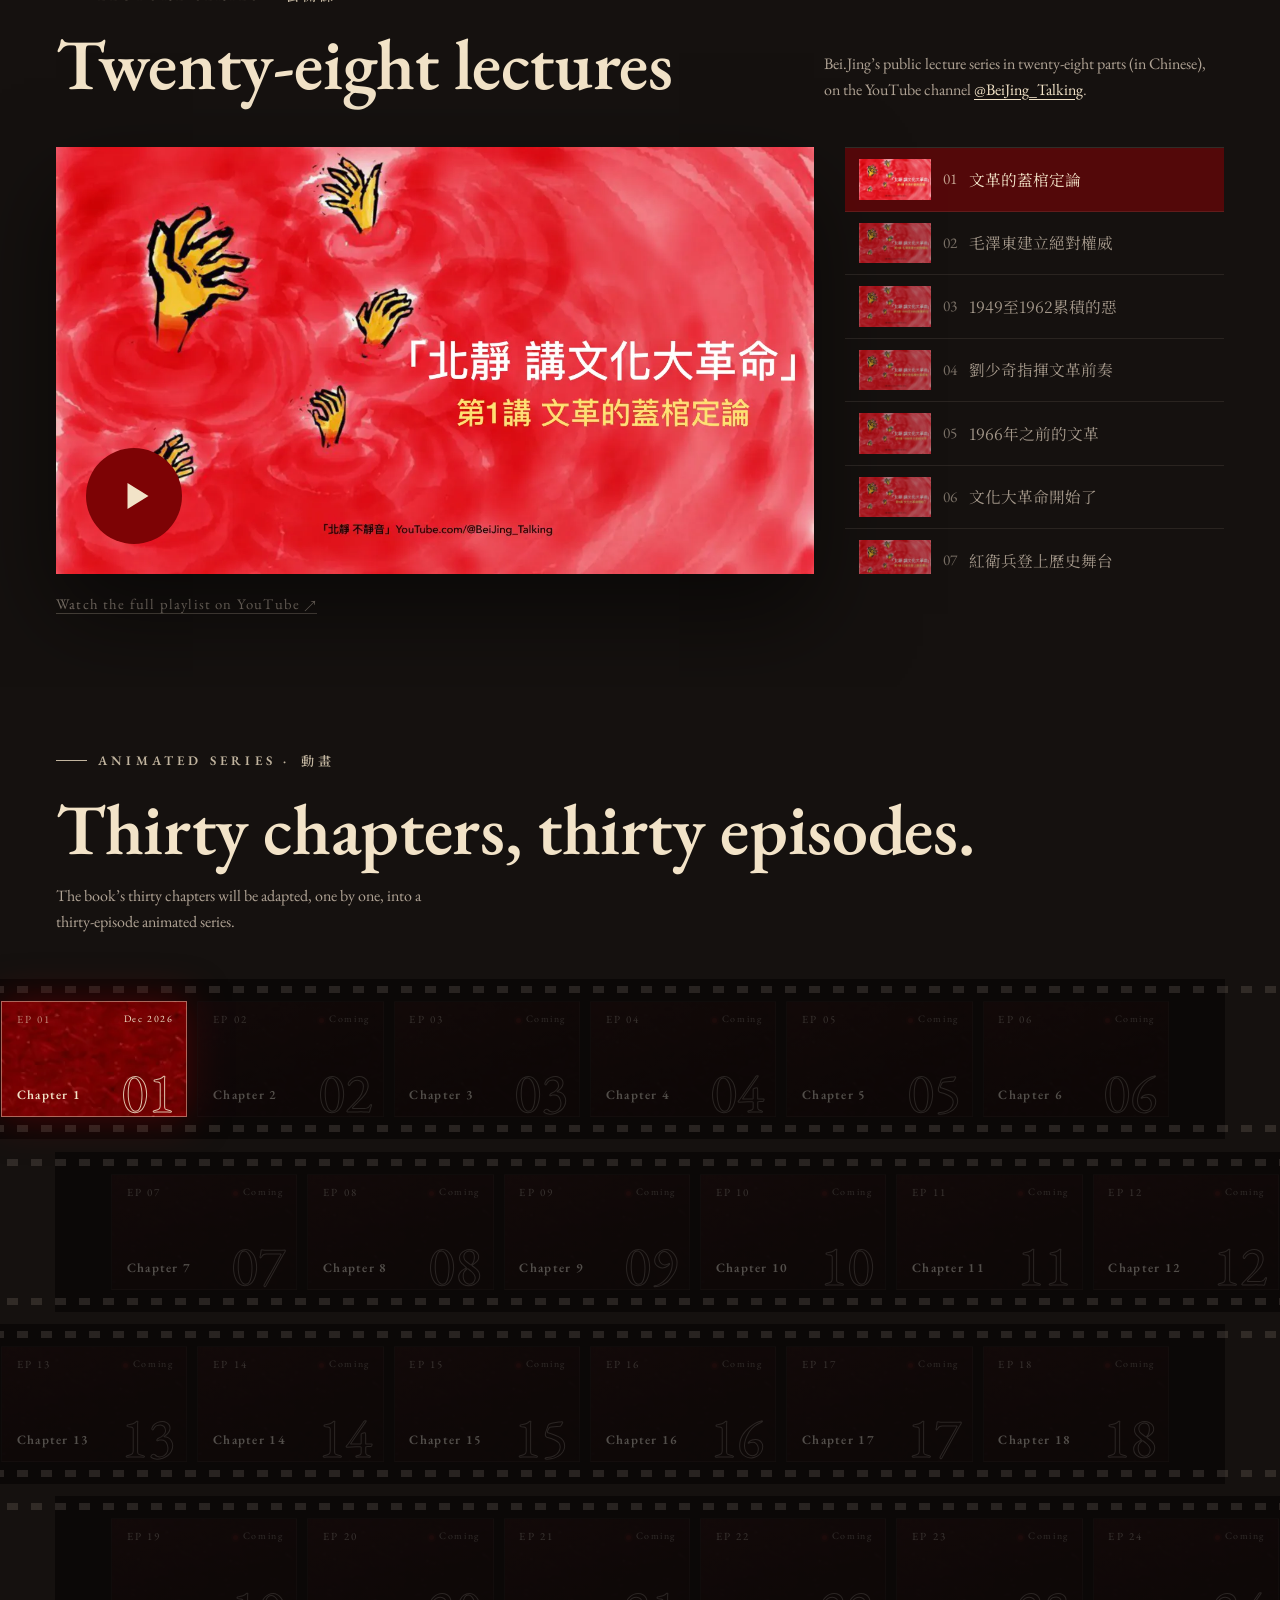
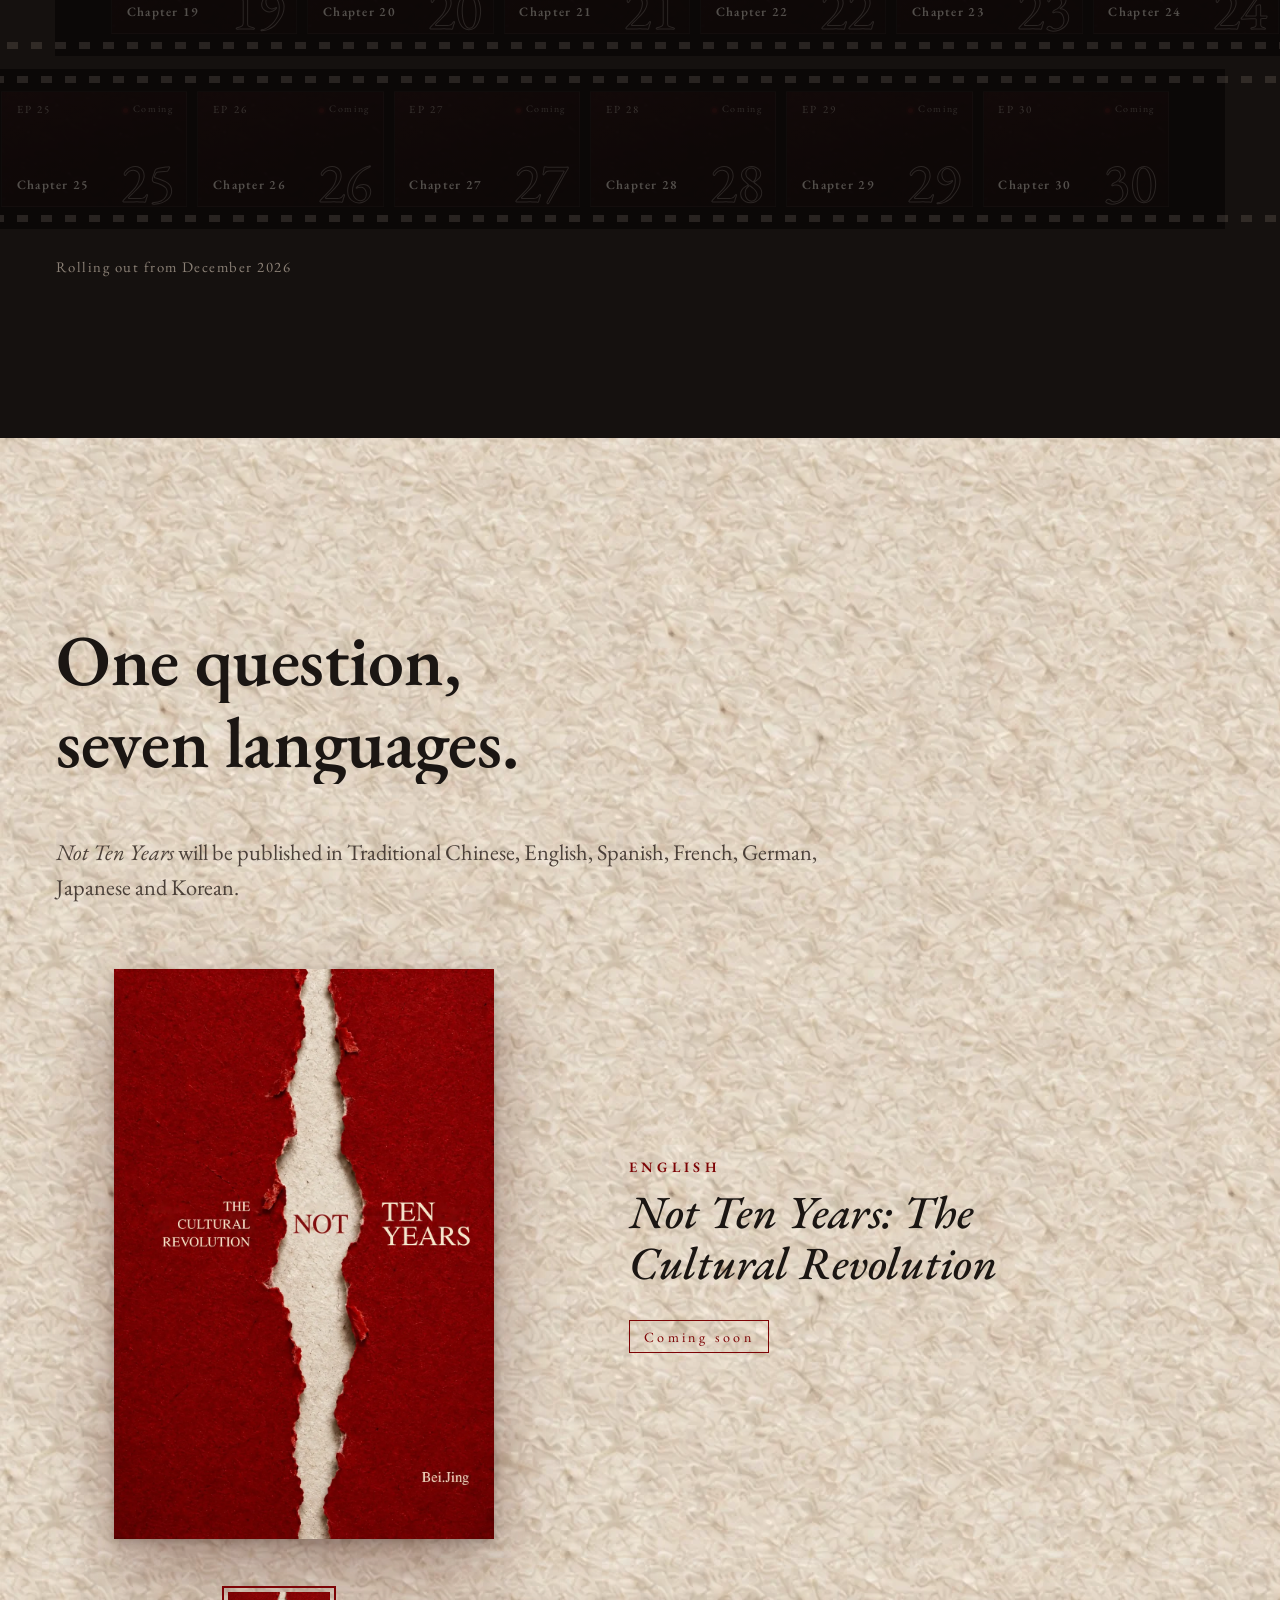
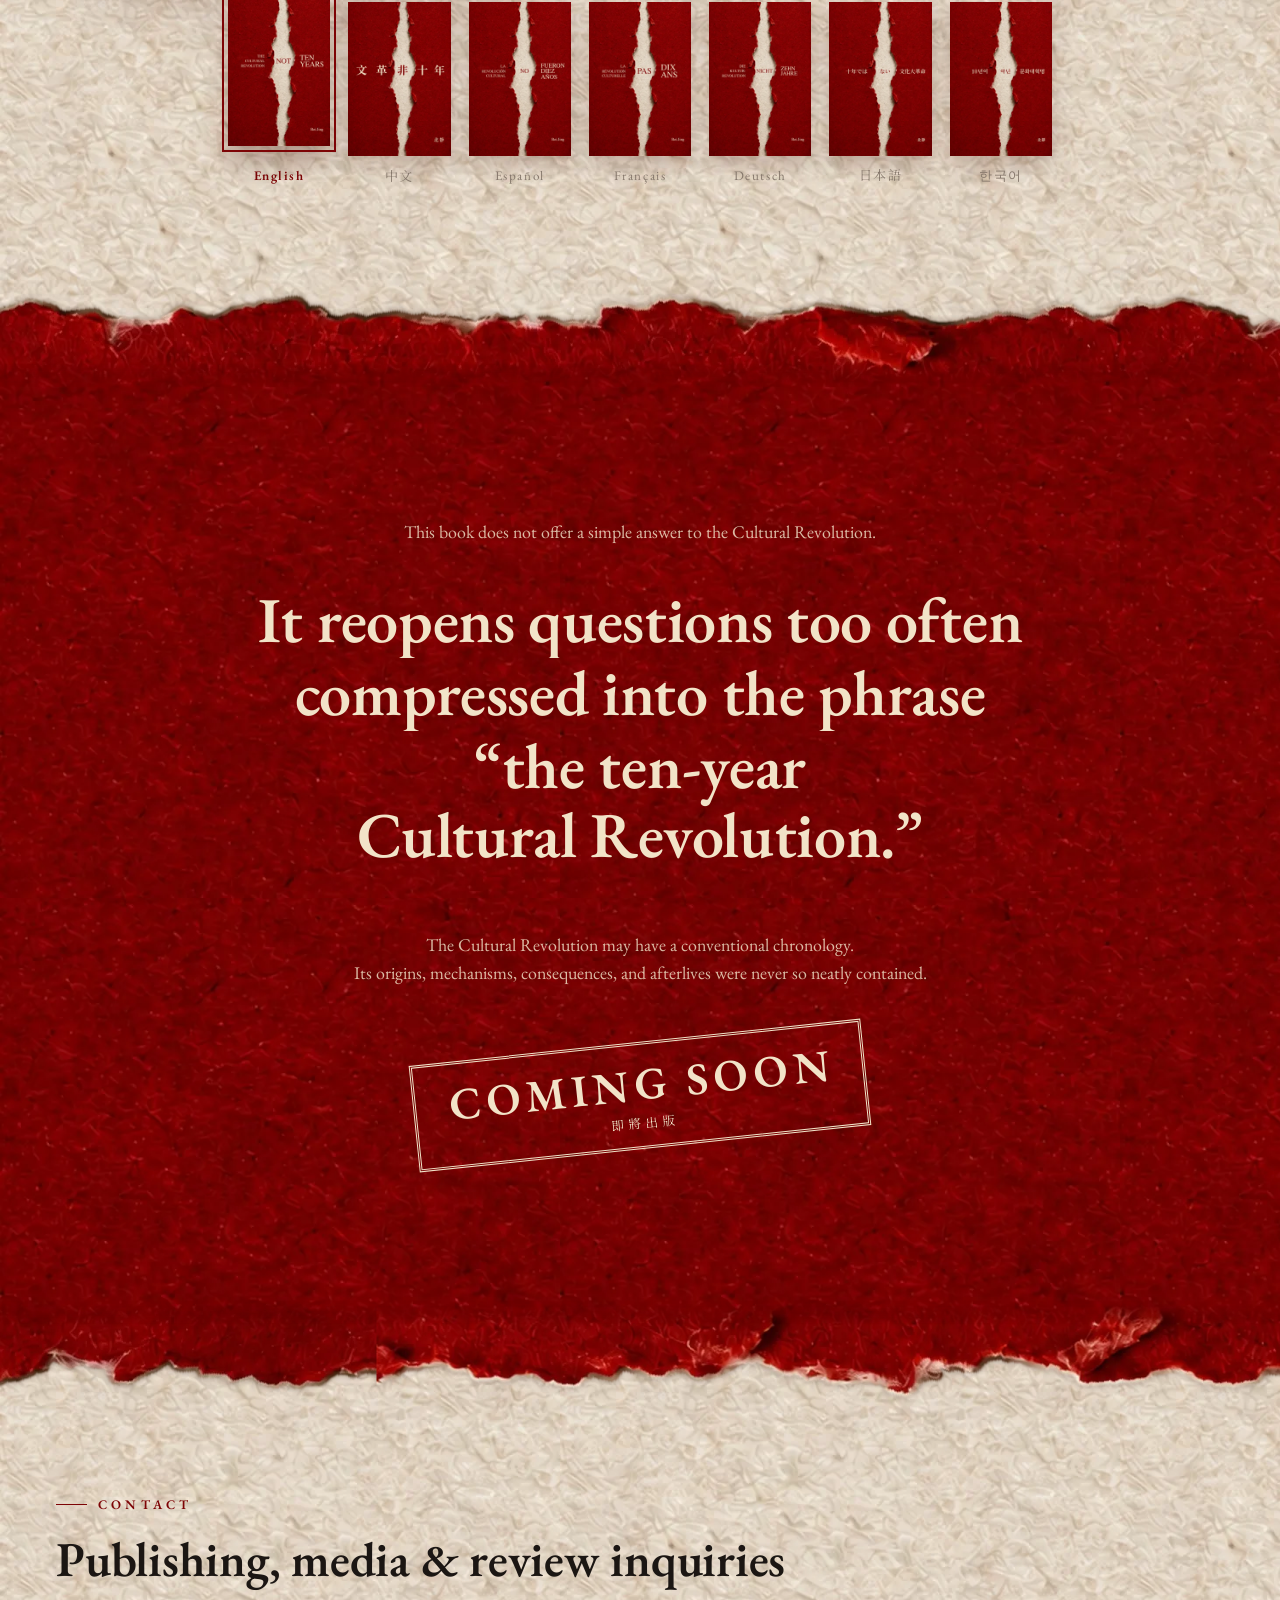
==== commit 78fafdc6: "Add the 28 lecture titles, covers and direct video links Titles, per-lecture YouTube IDs and cover a" ====
--- a/en/index.html
+++ b/en/index.html
@@ -260,48 +260,46 @@
           <p class="eyebrow eyebrow--light reveal">Lecture series · <span lang="zh-Hant">公開課</span></p>
           <h2 class="display reveal">Twenty-eight lectures</h2>
         </div>
-        <p class="media-head__lede reveal">A public lecture series by Bei.Jing in twenty-eight parts, on YouTube.</p>
+        <p class="media-head__lede reveal">Bei.Jing’s public lecture series in twenty-eight parts (in Chinese), on the YouTube channel <a href="https://www.youtube.com/@BeiJing_Talking" target="_blank" rel="noopener">@BeiJing_Talking</a>.</p>
       </div>
       <div class="lectures__body reveal">
         <div class="player lectures__player" data-lecture-player data-frame-title="Bei.Jing on the Cultural Revolution">
           <button class="lecture-poster" type="button" data-lecture-play>
-            <span class="lecture-poster__series">Bei.Jing on the Cultural Revolution</span>
-            <span class="lecture-poster__no" data-lecture-no>01</span>
-            <span class="lecture-poster__label" data-lecture-label>Lecture 1</span>
+            <img src="../assets/lectures/lecture-01-1280.webp" alt="" width="1280" height="720" data-lecture-cover>
             <span class="player__btn" aria-hidden="true"></span>
-            <span class="visually-hidden">Play</span>
+            <span class="visually-hidden" data-lecture-label>Play Lecture 1 · 文革的蓋棺定論</span>
           </button>
         </div>
         <div class="lectures__index">
         <ol class="lectures__list" aria-label="Lectures">
-          <li><button type="button" data-lecture="0" data-label="Lecture 1" data-video="" aria-current="true"><span class="lectures__no">01</span><span class="lectures__title">Lecture 1</span></button></li>
-          <li><button type="button" data-lecture="1" data-label="Lecture 2" data-video=""><span class="lectures__no">02</span><span class="lectures__title">Lecture 2</span></button></li>
-          <li><button type="button" data-lecture="2" data-label="Lecture 3" data-video=""><span class="lectures__no">03</span><span class="lectures__title">Lecture 3</span></button></li>
-          <li><button type="button" data-lecture="3" data-label="Lecture 4" data-video=""><span class="lectures__no">04</span><span class="lectures__title">Lecture 4</span></button></li>
-          <li><button type="button" data-lecture="4" data-label="Lecture 5" data-video=""><span class="lectures__no">05</span><span class="lectures__title">Lecture 5</span></button></li>
-          <li><button type="button" data-lecture="5" data-label="Lecture 6" data-video=""><span class="lectures__no">06</span><span class="lectures__title">Lecture 6</span></button></li>
-          <li><button type="button" data-lecture="6" data-label="Lecture 7" data-video=""><span class="lectures__no">07</span><span class="lectures__title">Lecture 7</span></button></li>
-          <li><button type="button" data-lecture="7" data-label="Lecture 8" data-video=""><span class="lectures__no">08</span><span class="lectures__title">Lecture 8</span></button></li>
-          <li><button type="button" data-lecture="8" data-label="Lecture 9" data-video=""><span class="lectures__no">09</span><span class="lectures__title">Lecture 9</span></button></li>
-          <li><button type="button" data-lecture="9" data-label="Lecture 10" data-video=""><span class="lectures__no">10</span><span class="lectures__title">Lecture 10</span></button></li>
-          <li><button type="button" data-lecture="10" data-label="Lecture 11" data-video=""><span class="lectures__no">11</span><span class="lectures__title">Lecture 11</span></button></li>
-          <li><button type="button" data-lecture="11" data-label="Lecture 12" data-video=""><span class="lectures__no">12</span><span class="lectures__title">Lecture 12</span></button></li>
-          <li><button type="button" data-lecture="12" data-label="Lecture 13" data-video=""><span class="lectures__no">13</span><span class="lectures__title">Lecture 13</span></button></li>
-          <li><button type="button" data-lecture="13" data-label="Lecture 14" data-video=""><span class="lectures__no">14</span><span class="lectures__title">Lecture 14</span></button></li>
-          <li><button type="button" data-lecture="14" data-label="Lecture 15" data-video=""><span class="lectures__no">15</span><span class="lectures__title">Lecture 15</span></button></li>
-          <li><button type="button" data-lecture="15" data-label="Lecture 16" data-video=""><span class="lectures__no">16</span><span class="lectures__title">Lecture 16</span></button></li>
-          <li><button type="button" data-lecture="16" data-label="Lecture 17" data-video=""><span class="lectures__no">17</span><span class="lectures__title">Lecture 17</span></button></li>
-          <li><button type="button" data-lecture="17" data-label="Lecture 18" data-video=""><span class="lectures__no">18</span><span class="lectures__title">Lecture 18</span></button></li>
-          <li><button type="button" data-lecture="18" data-label="Lecture 19" data-video=""><span class="lectures__no">19</span><span class="lectures__title">Lecture 19</span></button></li>
-          <li><button type="button" data-lecture="19" data-label="Lecture 20" data-video=""><span class="lectures__no">20</span><span class="lectures__title">Lecture 20</span></button></li>
-          <li><button type="button" data-lecture="20" data-label="Lecture 21" data-video=""><span class="lectures__no">21</span><span class="lectures__title">Lecture 21</span></button></li>
-          <li><button type="button" data-lecture="21" data-label="Lecture 22" data-video=""><span class="lectures__no">22</span><span class="lectures__title">Lecture 22</span></button></li>
-          <li><button type="button" data-lecture="22" data-label="Lecture 23" data-video=""><span class="lectures__no">23</span><span class="lectures__title">Lecture 23</span></button></li>
-          <li><button type="button" data-lecture="23" data-label="Lecture 24" data-video=""><span class="lectures__no">24</span><span class="lectures__title">Lecture 24</span></button></li>
-          <li><button type="button" data-lecture="24" data-label="Lecture 25" data-video=""><span class="lectures__no">25</span><span class="lectures__title">Lecture 25</span></button></li>
-          <li><button type="button" data-lecture="25" data-label="Lecture 26" data-video=""><span class="lectures__no">26</span><span class="lectures__title">Lecture 26</span></button></li>
-          <li><button type="button" data-lecture="26" data-label="Lecture 27" data-video=""><span class="lectures__no">27</span><span class="lectures__title">Lecture 27</span></button></li>
-          <li><button type="button" data-lecture="27" data-label="Lecture 28" data-video=""><span class="lectures__no">28</span><span class="lectures__title">Lecture 28</span></button></li>
+          <li><button type="button" data-lecture="0" data-label="Lecture 1 · 文革的蓋棺定論" data-video="H_eXzYtp7oc" data-cover="../assets/lectures/lecture-01-1280.webp" aria-current="true"><img src="../assets/lectures/lecture-01-320.webp" alt="" width="320" height="180" loading="lazy"><span class="lectures__no">01</span><span class="lectures__title" lang="zh-Hant">文革的蓋棺定論</span></button></li>
+          <li><button type="button" data-lecture="1" data-label="Lecture 2 · 毛澤東建立絕對權威" data-video="kDxew5LKbdQ" data-cover="../assets/lectures/lecture-02-1280.webp"><img src="../assets/lectures/lecture-02-320.webp" alt="" width="320" height="180" loading="lazy"><span class="lectures__no">02</span><span class="lectures__title" lang="zh-Hant">毛澤東建立絕對權威</span></button></li>
+          <li><button type="button" data-lecture="2" data-label="Lecture 3 · 1949至1962累積的惡" data-video="TXzsX0uZ9qo" data-cover="../assets/lectures/lecture-03-1280.webp"><img src="../assets/lectures/lecture-03-320.webp" alt="" width="320" height="180" loading="lazy"><span class="lectures__no">03</span><span class="lectures__title" lang="zh-Hant">1949至1962累積的惡</span></button></li>
+          <li><button type="button" data-lecture="3" data-label="Lecture 4 · 劉少奇指揮文革前奏" data-video="3ylHRyEooZI" data-cover="../assets/lectures/lecture-04-1280.webp"><img src="../assets/lectures/lecture-04-320.webp" alt="" width="320" height="180" loading="lazy"><span class="lectures__no">04</span><span class="lectures__title" lang="zh-Hant">劉少奇指揮文革前奏</span></button></li>
+          <li><button type="button" data-lecture="4" data-label="Lecture 5 · 1966年之前的文革" data-video="-vSZ0e3gAG0" data-cover="../assets/lectures/lecture-05-1280.webp"><img src="../assets/lectures/lecture-05-320.webp" alt="" width="320" height="180" loading="lazy"><span class="lectures__no">05</span><span class="lectures__title" lang="zh-Hant">1966年之前的文革</span></button></li>
+          <li><button type="button" data-lecture="5" data-label="Lecture 6 · 文化大革命開始了" data-video="Gylhtsst-bc" data-cover="../assets/lectures/lecture-06-1280.webp"><img src="../assets/lectures/lecture-06-320.webp" alt="" width="320" height="180" loading="lazy"><span class="lectures__no">06</span><span class="lectures__title" lang="zh-Hant">文化大革命開始了</span></button></li>
+          <li><button type="button" data-lecture="6" data-label="Lecture 7 · 紅衛兵登上歷史舞台" data-video="23lTjnIRDhg" data-cover="../assets/lectures/lecture-07-1280.webp"><img src="../assets/lectures/lecture-07-320.webp" alt="" width="320" height="180" loading="lazy"><span class="lectures__no">07</span><span class="lectures__title" lang="zh-Hant">紅衛兵登上歷史舞台</span></button></li>
+          <li><button type="button" data-lecture="7" data-label="Lecture 8 · 北京紅色恐怖大屠殺" data-video="p1nmu1wHrcM" data-cover="../assets/lectures/lecture-08-1280.webp"><img src="../assets/lectures/lecture-08-320.webp" alt="" width="320" height="180" loading="lazy"><span class="lectures__no">08</span><span class="lectures__title" lang="zh-Hant">北京紅色恐怖大屠殺</span></button></li>
+          <li><button type="button" data-lecture="8" data-label="Lecture 9 · 以破四舊為名的打砸搶" data-video="XGC6DR2kSDU" data-cover="../assets/lectures/lecture-09-1280.webp"><img src="../assets/lectures/lecture-09-320.webp" alt="" width="320" height="180" loading="lazy"><span class="lectures__no">09</span><span class="lectures__title" lang="zh-Hant">以破四舊為名的打砸搶</span></button></li>
+          <li><button type="button" data-lecture="9" data-label="Lecture 10 · 同流合污至毛澤東崇拜" data-video="_ScW2sVdN_w" data-cover="../assets/lectures/lecture-10-1280.webp"><img src="../assets/lectures/lecture-10-320.webp" alt="" width="320" height="180" loading="lazy"><span class="lectures__no">10</span><span class="lectures__title" lang="zh-Hant">同流合污至毛澤東崇拜</span></button></li>
+          <li><button type="button" data-lecture="10" data-label="Lecture 11 · 大串連小紅書CityWalk" data-video="N7zbTUjcyks" data-cover="../assets/lectures/lecture-11-1280.webp"><img src="../assets/lectures/lecture-11-320.webp" alt="" width="320" height="180" loading="lazy"><span class="lectures__no">11</span><span class="lectures__title" lang="zh-Hant">大串連小紅書CityWalk</span></button></li>
+          <li><button type="button" data-lecture="11" data-label="Lecture 12 · 全民造反的潘多拉之盒" data-video="RUP7IlwutjU" data-cover="../assets/lectures/lecture-12-1280.webp"><img src="../assets/lectures/lecture-12-320.webp" alt="" width="320" height="180" loading="lazy"><span class="lectures__no">12</span><span class="lectures__title" lang="zh-Hant">全民造反的潘多拉之盒</span></button></li>
+          <li><button type="button" data-lecture="12" data-label="Lecture 13 · 黨衛軍奉旨干政" data-video="fFa3APhL5DE" data-cover="../assets/lectures/lecture-13-1280.webp"><img src="../assets/lectures/lecture-13-320.webp" alt="" width="320" height="180" loading="lazy"><span class="lectures__no">13</span><span class="lectures__title" lang="zh-Hant">黨衛軍奉旨干政</span></button></li>
+          <li><button type="button" data-lecture="13" data-label="Lecture 14 · 中國人的暴力狂歡" data-video="GalpZAHSpt4" data-cover="../assets/lectures/lecture-14-1280.webp"><img src="../assets/lectures/lecture-14-320.webp" alt="" width="320" height="180" loading="lazy"><span class="lectures__no">14</span><span class="lectures__title" lang="zh-Hant">中國人的暴力狂歡</span></button></li>
+          <li><button type="button" data-lecture="14" data-label="Lecture 15 · 中共一直是草台班子" data-video="l_kgHdOXH0c" data-cover="../assets/lectures/lecture-15-1280.webp"><img src="../assets/lectures/lecture-15-320.webp" alt="" width="320" height="180" loading="lazy"><span class="lectures__no">15</span><span class="lectures__title" lang="zh-Hant">中共一直是草台班子</span></button></li>
+          <li><button type="button" data-lecture="15" data-label="Lecture 16 · 韋國清和廣西吃人" data-video="eSYPStxJbUo" data-cover="../assets/lectures/lecture-16-1280.webp"><img src="../assets/lectures/lecture-16-320.webp" alt="" width="320" height="180" loading="lazy"><span class="lectures__no">16</span><span class="lectures__title" lang="zh-Hant">韋國清和廣西吃人</span></button></li>
+          <li><button type="button" data-lecture="16" data-label="Lecture 17 · 軍事獨裁及全民抓間諜" data-video="WH6w0ZYm1bM" data-cover="../assets/lectures/lecture-17-1280.webp"><img src="../assets/lectures/lecture-17-320.webp" alt="" width="320" height="180" loading="lazy"><span class="lectures__no">17</span><span class="lectures__title" lang="zh-Hant">軍事獨裁及全民抓間諜</span></button></li>
+          <li><button type="button" data-lecture="17" data-label="Lecture 18 · 上山下鄉至十八層地獄" data-video="xKDmDcy-nH4" data-cover="../assets/lectures/lecture-18-1280.webp"><img src="../assets/lectures/lecture-18-320.webp" alt="" width="320" height="180" loading="lazy"><span class="lectures__no">18</span><span class="lectures__title" lang="zh-Hant">上山下鄉至十八層地獄</span></button></li>
+          <li><button type="button" data-lecture="18" data-label="Lecture 19 · 史上最爛的劇本殺" data-video="GYaG5QjEI_c" data-cover="../assets/lectures/lecture-19-1280.webp"><img src="../assets/lectures/lecture-19-320.webp" alt="" width="320" height="180" loading="lazy"><span class="lectures__no">19</span><span class="lectures__title" lang="zh-Hant">史上最爛的劇本殺</span></button></li>
+          <li><button type="button" data-lecture="19" data-label="Lecture 20 · 中國特色政治賤民" data-video="DJ3hAQRF1Yc" data-cover="../assets/lectures/lecture-20-1280.webp"><img src="../assets/lectures/lecture-20-320.webp" alt="" width="320" height="180" loading="lazy"><span class="lectures__no">20</span><span class="lectures__title" lang="zh-Hant">中國特色政治賤民</span></button></li>
+          <li><button type="button" data-lecture="20" data-label="Lecture 21 · 備戰蘇聯及三線建設" data-video="TeMdNBDkoAs" data-cover="../assets/lectures/lecture-21-1280.webp"><img src="../assets/lectures/lecture-21-320.webp" alt="" width="320" height="180" loading="lazy"><span class="lectures__no">21</span><span class="lectures__title" lang="zh-Hant">備戰蘇聯及三線建設</span></button></li>
+          <li><button type="button" data-lecture="21" data-label="Lecture 22 · 大躍進還魂學大寨" data-video="MUNIxoyuWic" data-cover="../assets/lectures/lecture-22-1280.webp"><img src="../assets/lectures/lecture-22-320.webp" alt="" width="320" height="180" loading="lazy"><span class="lectures__no">22</span><span class="lectures__title" lang="zh-Hant">大躍進還魂學大寨</span></button></li>
+          <li><button type="button" data-lecture="22" data-label="Lecture 23 · 林彪當時害怕極了" data-video="7rcV5JWS4XM" data-cover="../assets/lectures/lecture-23-1280.webp"><img src="../assets/lectures/lecture-23-320.webp" alt="" width="320" height="180" loading="lazy"><span class="lectures__no">23</span><span class="lectures__title" lang="zh-Hant">林彪當時害怕極了</span></button></li>
+          <li><button type="button" data-lecture="23" data-label="Lecture 24 · 文革後期的中國景象" data-video="E973TJT9lIo" data-cover="../assets/lectures/lecture-24-1280.webp"><img src="../assets/lectures/lecture-24-320.webp" alt="" width="320" height="180" loading="lazy"><span class="lectures__no">24</span><span class="lectures__title" lang="zh-Hant">文革後期的中國景象</span></button></li>
+          <li><button type="button" data-lecture="24" data-label="Lecture 25 · 中國人在文革中的反抗" data-video="3TtMJ4XTdn0" data-cover="../assets/lectures/lecture-25-1280.webp"><img src="../assets/lectures/lecture-25-320.webp" alt="" width="320" height="180" loading="lazy"><span class="lectures__no">25</span><span class="lectures__title" lang="zh-Hant">中國人在文革中的反抗</span></button></li>
+          <li><button type="button" data-lecture="25" data-label="Lecture 26 · 平行中國表革命裡社會" data-video="4vtAtjaSCzA" data-cover="../assets/lectures/lecture-26-1280.webp"><img src="../assets/lectures/lecture-26-320.webp" alt="" width="320" height="180" loading="lazy"><span class="lectures__no">26</span><span class="lectures__title" lang="zh-Hant">平行中國表革命裡社會</span></button></li>
+          <li><button type="button" data-lecture="26" data-label="Lecture 27 · 毛澤東PK周恩來至死" data-video="bW-pcorTMqo" data-cover="../assets/lectures/lecture-27-1280.webp"><img src="../assets/lectures/lecture-27-320.webp" alt="" width="320" height="180" loading="lazy"><span class="lectures__no">27</span><span class="lectures__title" lang="zh-Hant">毛澤東PK周恩來至死</span></button></li>
+          <li><button type="button" data-lecture="27" data-label="Lecture 28 · 以文革的方式結束文革" data-video="1ZLO2DJegIM" data-cover="../assets/lectures/lecture-28-1280.webp"><img src="../assets/lectures/lecture-28-320.webp" alt="" width="320" height="180" loading="lazy"><span class="lectures__no">28</span><span class="lectures__title" lang="zh-Hant">以文革的方式結束文革</span></button></li>
         </ol>
         </div>
       </div>
--- a/assets/css/style.css
+++ b/assets/css/style.css
@@ -848,26 +848,11 @@
 }
 .lecture-poster {
   position: absolute; inset: 0; width: 100%; height: 100%;
-  border: 0; padding: 0; cursor: pointer; overflow: hidden;
-  text-align: left; color: var(--cream-hi);
-  background: var(--bg-red);
-}
-.lecture-poster::before {
-  content: ""; position: absolute; inset: 0;
-  background: radial-gradient(ellipse at 28% 38%, transparent 25%, rgba(18, 0, 0, .6));
-}
-.lecture-poster > * { position: absolute; }
-.lecture-poster__series { left: 6%; top: 8%; font-size: clamp(.7rem, 1vw, .9rem); letter-spacing: .3em; opacity: .85; }
-.lecture-poster__label { left: 6%; top: 17%; font-size: clamp(1.4rem, 2.8vw, 2.5rem); font-weight: 900; letter-spacing: .08em; }
-.lecture-poster__label:lang(en) { font-weight: 600; letter-spacing: .01em; }
-.lecture-poster__no {
-  left: 4.5%; bottom: -.08em;
-  font-family: var(--font-en); font-weight: 500; line-height: 1;
-  font-size: clamp(6rem, 19vw, 16rem); letter-spacing: -.03em;
-  color: transparent; -webkit-text-stroke: 1px rgba(242, 227, 200, .5);
-  font-variant-numeric: lining-nums;
-}
-.lecture-poster .player__btn { left: auto; top: auto; right: 7%; bottom: 11%; margin: 0; }
+  border: 0; padding: 0; cursor: pointer; overflow: hidden; background: #000;
+}
+.lecture-poster img { width: 100%; height: 100%; object-fit: cover; transition: transform 1.2s var(--ease), filter .6s; }
+.lecture-poster:hover img { transform: scale(1.02); filter: brightness(1.05); }
+.lecture-poster .player__btn { left: 4%; top: auto; bottom: 7%; margin: 0; }
 .lecture-poster:hover .player__btn { transform: scale(1.08); }
 .is-pending .lecture-poster { cursor: default; }
 .is-pending .lecture-poster .player__btn { display: none; }
@@ -881,7 +866,7 @@
   border-top: 1px solid rgba(219, 204, 186, .14);
 }
 .lectures__list button {
-  display: flex; align-items: baseline; gap: 14px;
+  display: flex; align-items: center; gap: 12px;
   width: 100%; padding: 11px 14px;
   border: 0; border-bottom: 1px solid rgba(219, 204, 186, .1);
   background: none; cursor: pointer; text-align: left;
@@ -890,6 +875,9 @@
 }
 .lectures__list button:hover { color: var(--cream-hi); background: rgba(219, 204, 186, .06); }
 .lectures__list button[aria-current="true"] { color: var(--cream-hi); background: rgba(125, 3, 5, .6); }
+.lectures__list img { flex: 0 0 auto; width: 72px; height: auto; aspect-ratio: 16 / 9; object-fit: cover; opacity: .7; transition: opacity .3s; }
+.lectures__list button:hover img, .lectures__list button[aria-current="true"] img { opacity: 1; }
+.media-head__lede a { color: var(--cream-hi); text-underline-offset: .25em; }
 .lectures__no { font-family: var(--font-en); font-size: .95rem; font-variant-numeric: lining-nums tabular-nums; opacity: .7; }
 .lectures__title { font-size: .98rem; line-height: 1.5; }
 
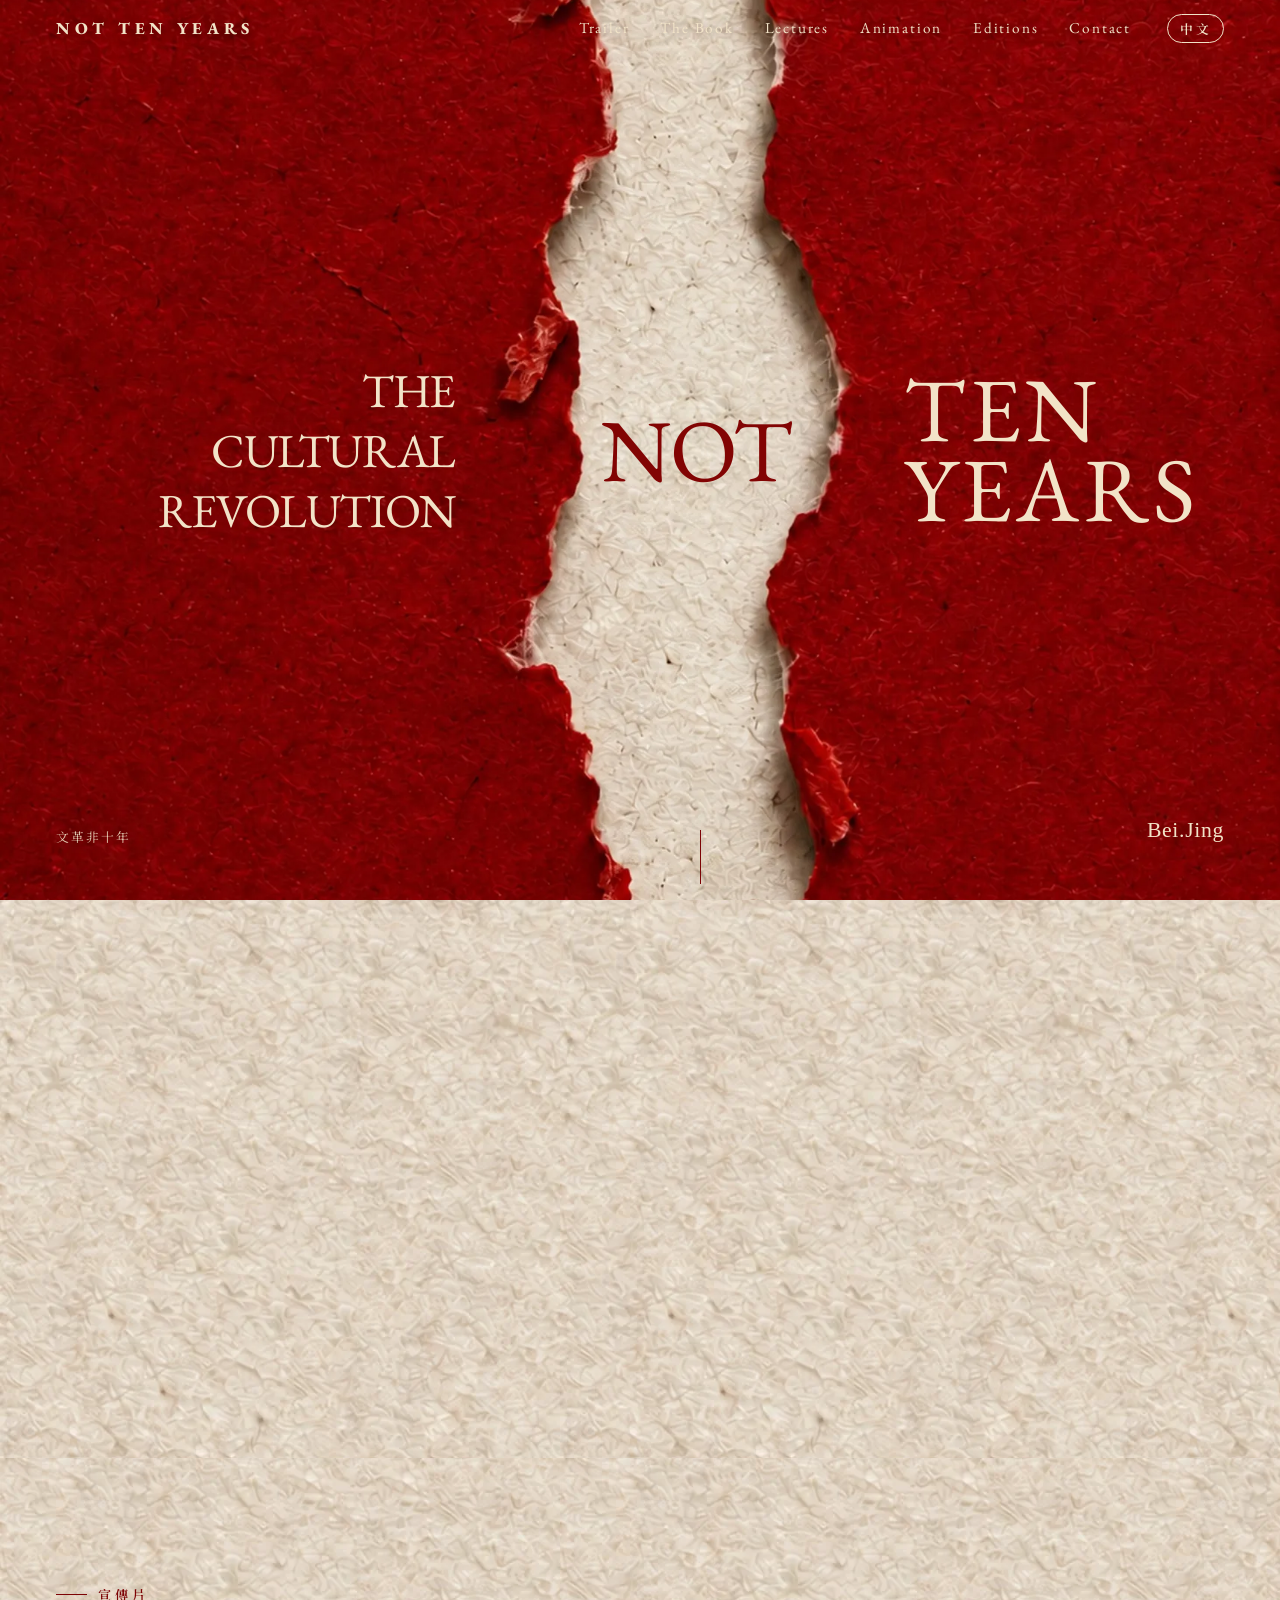
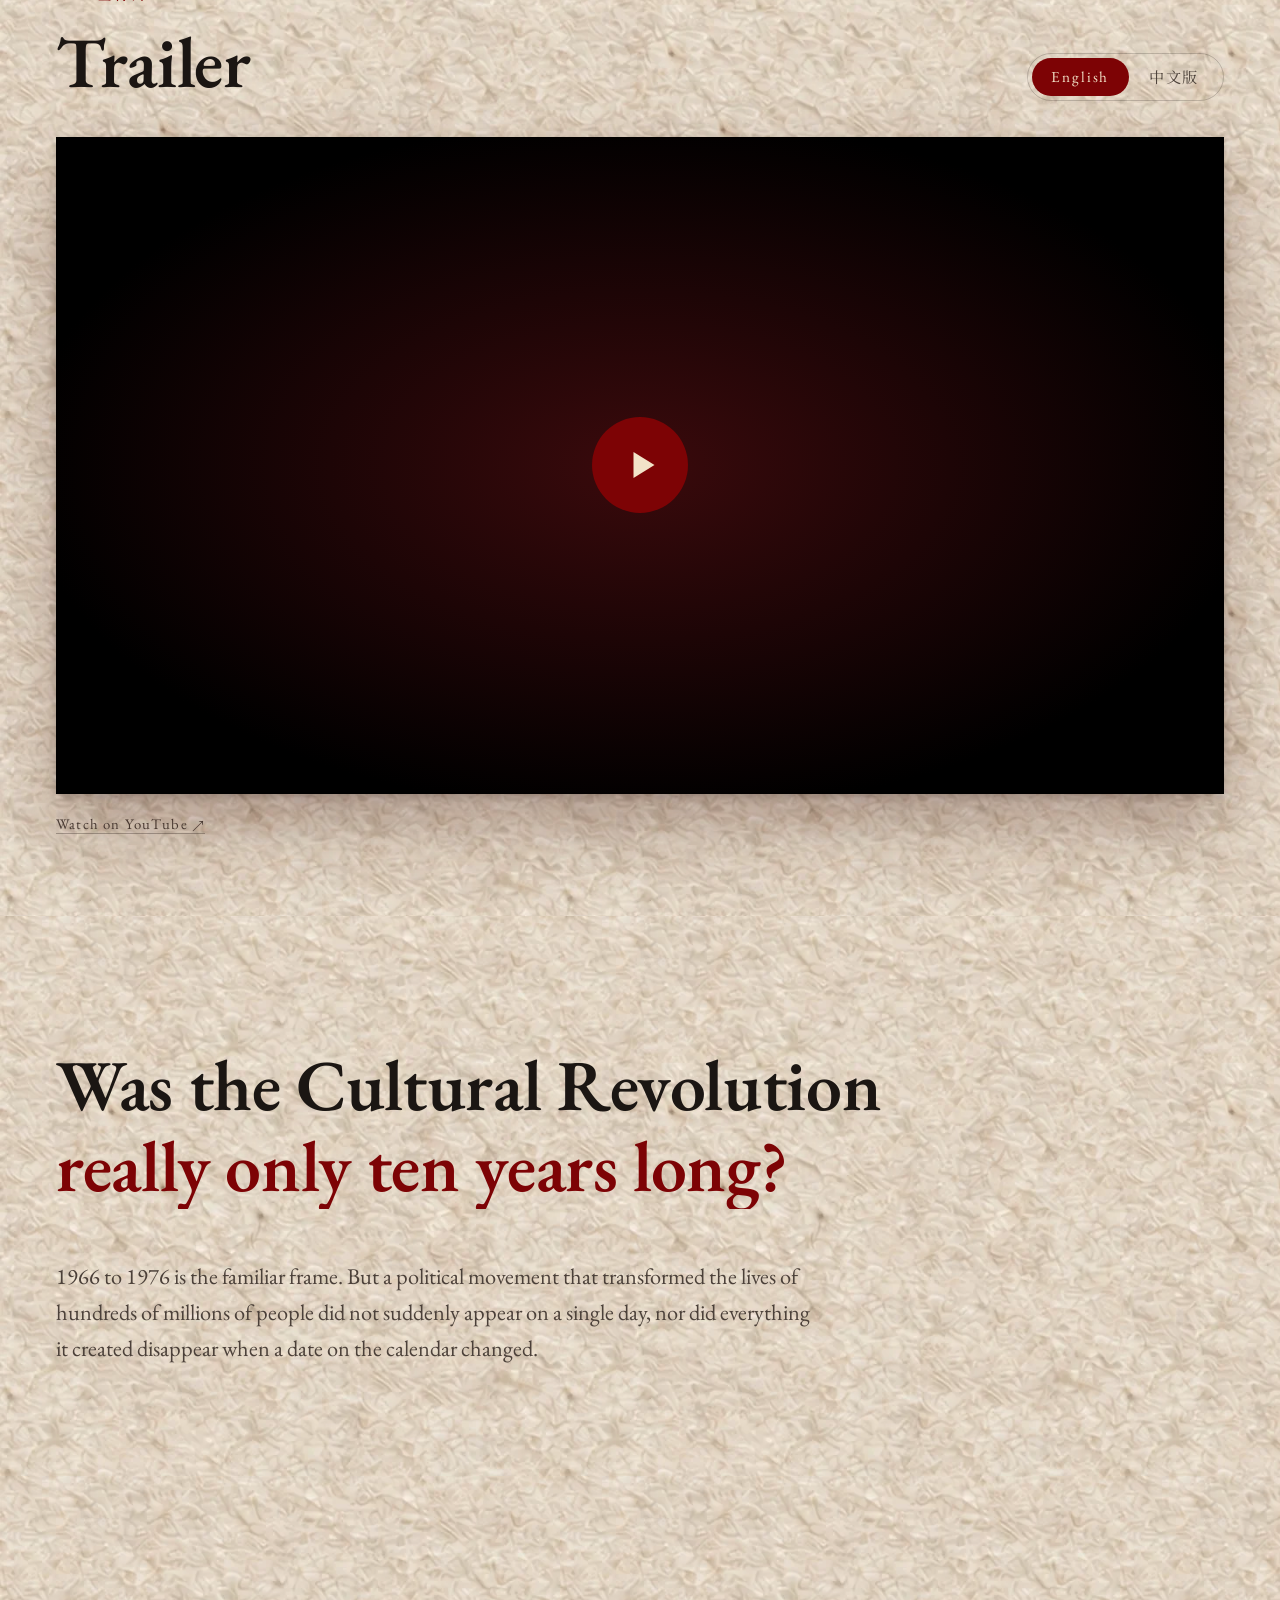
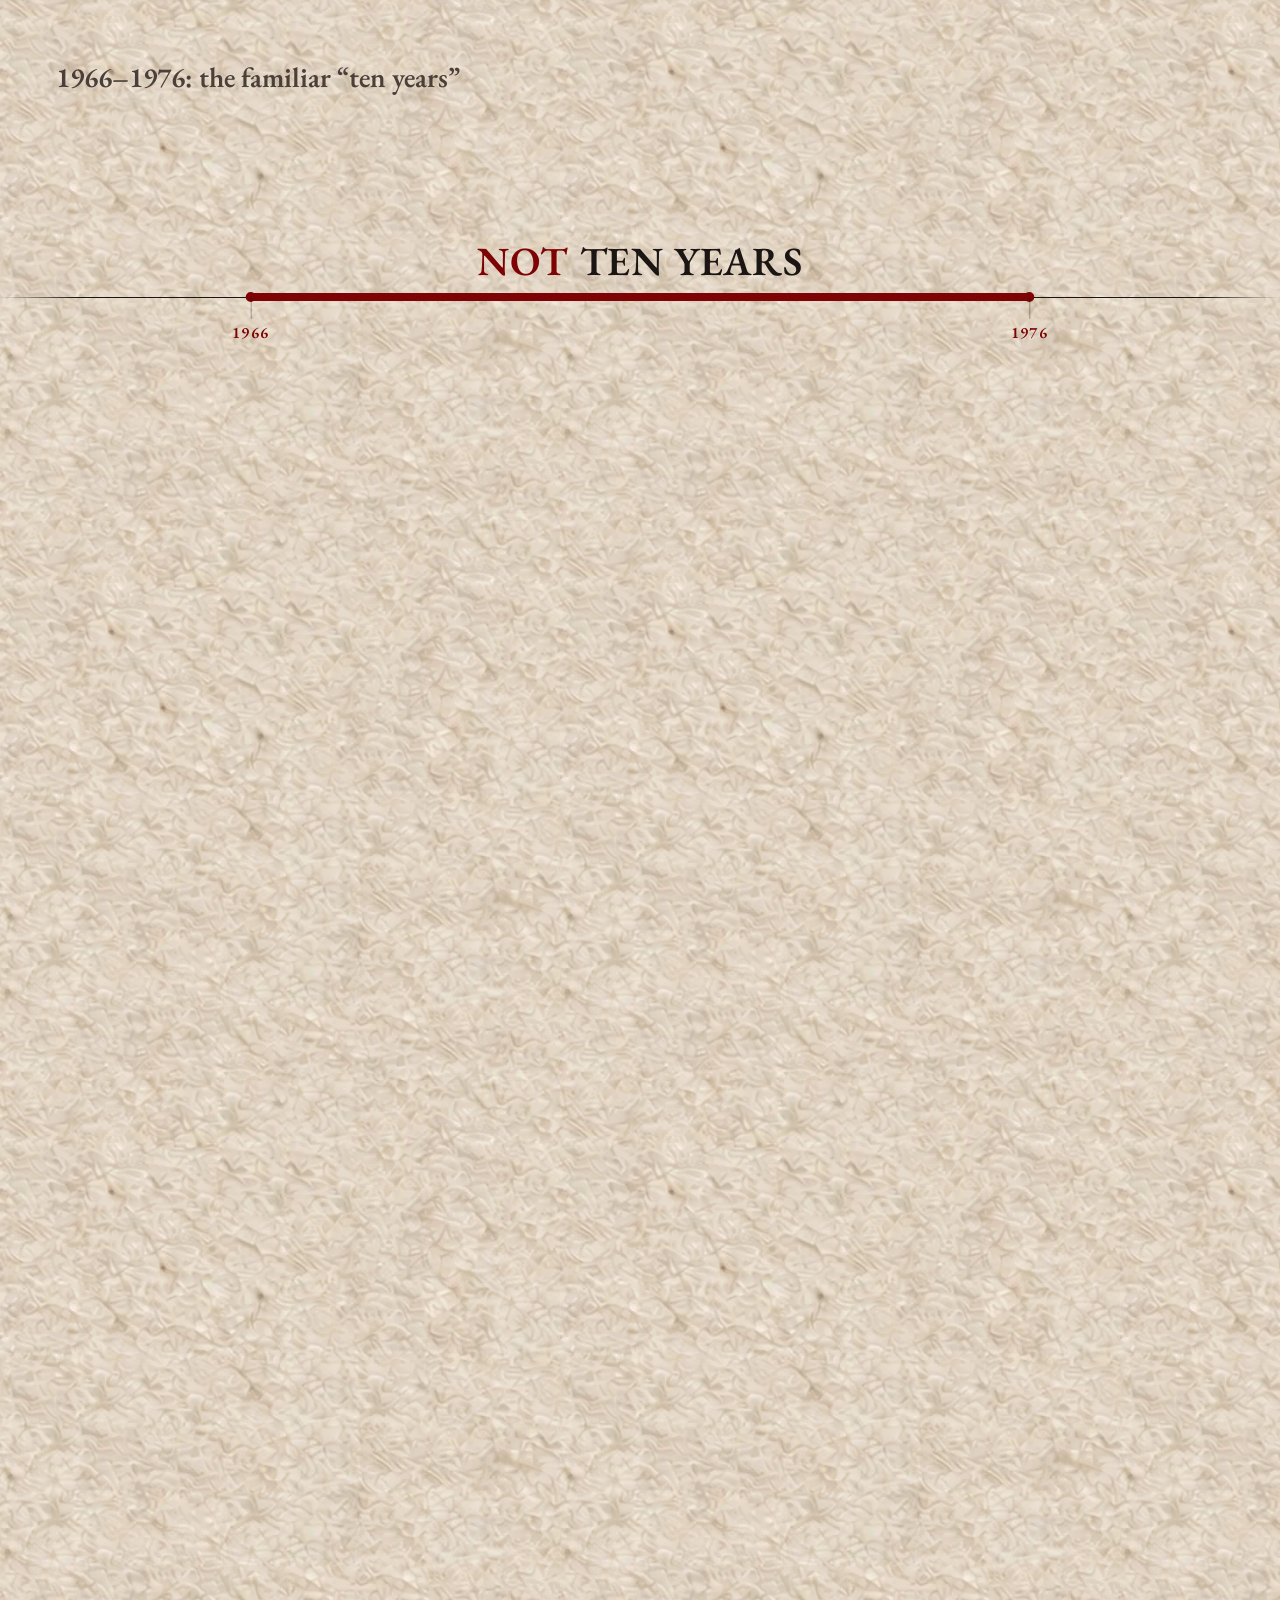
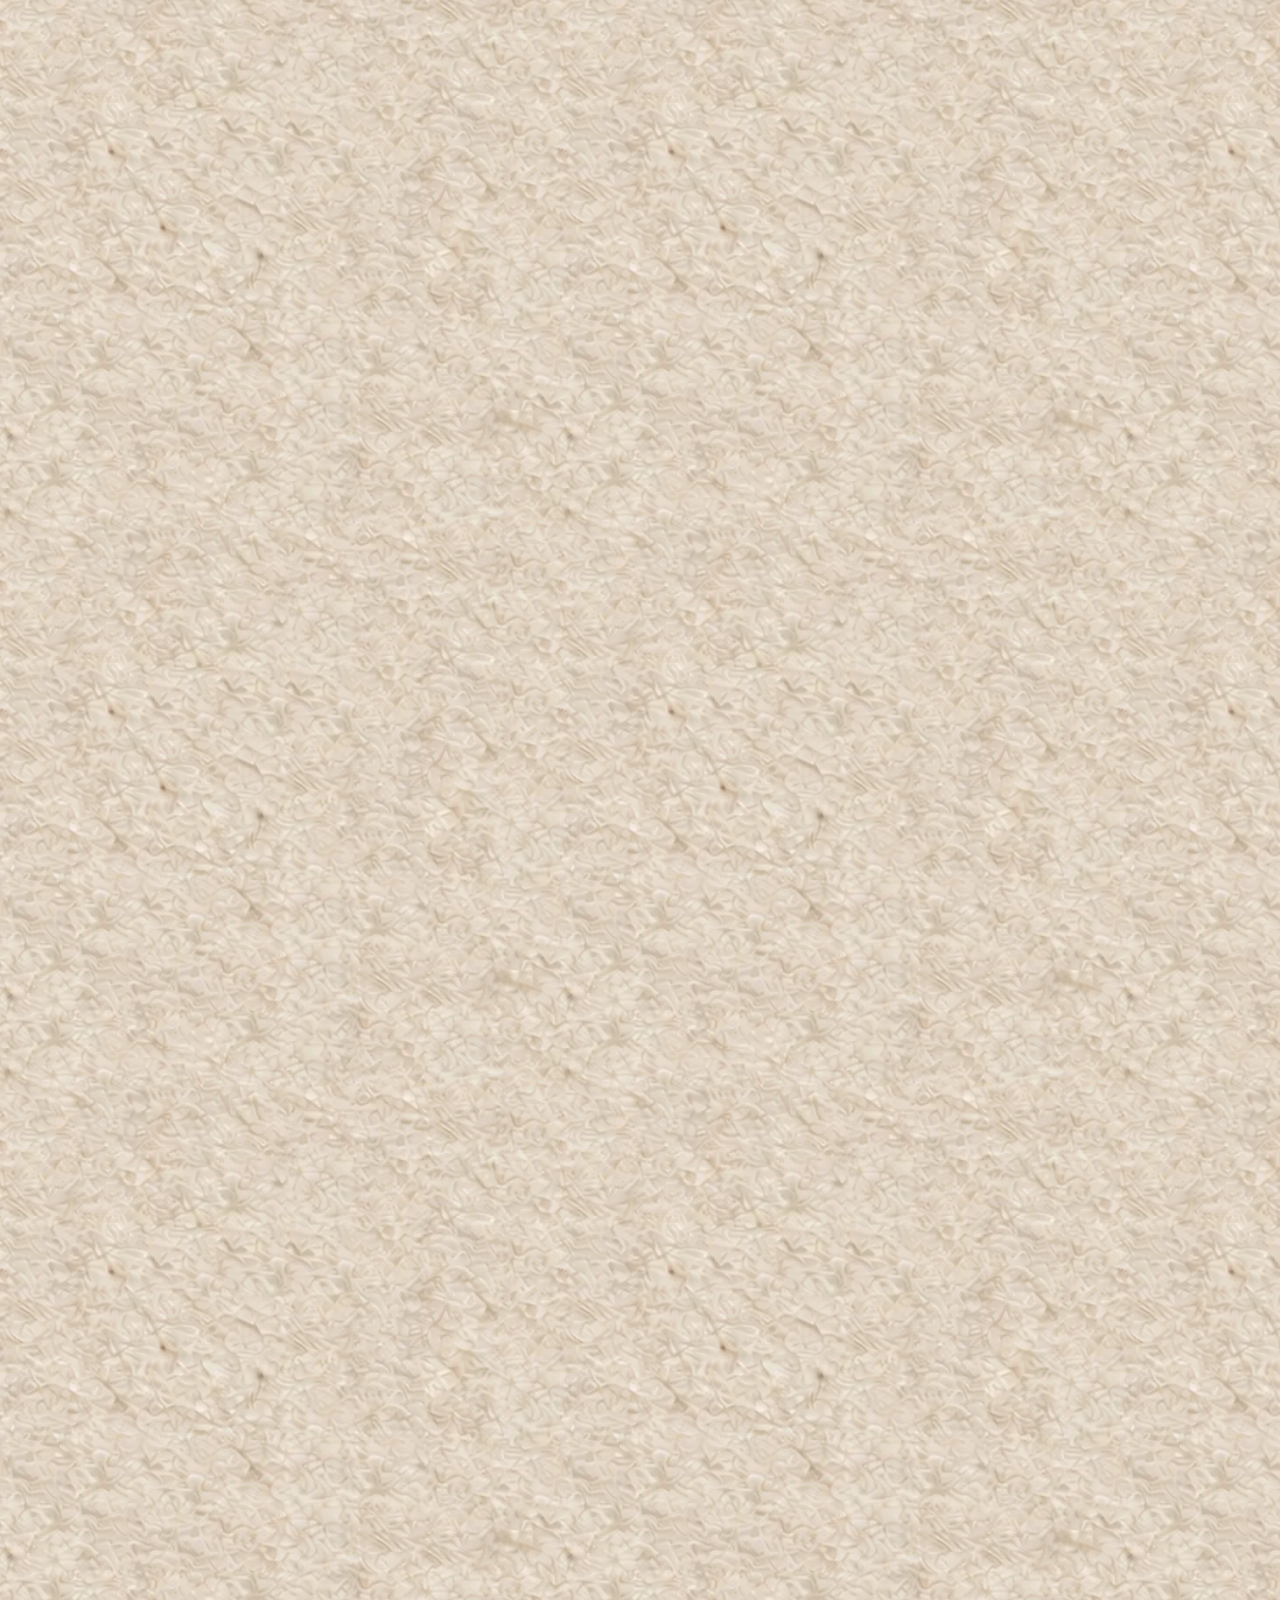
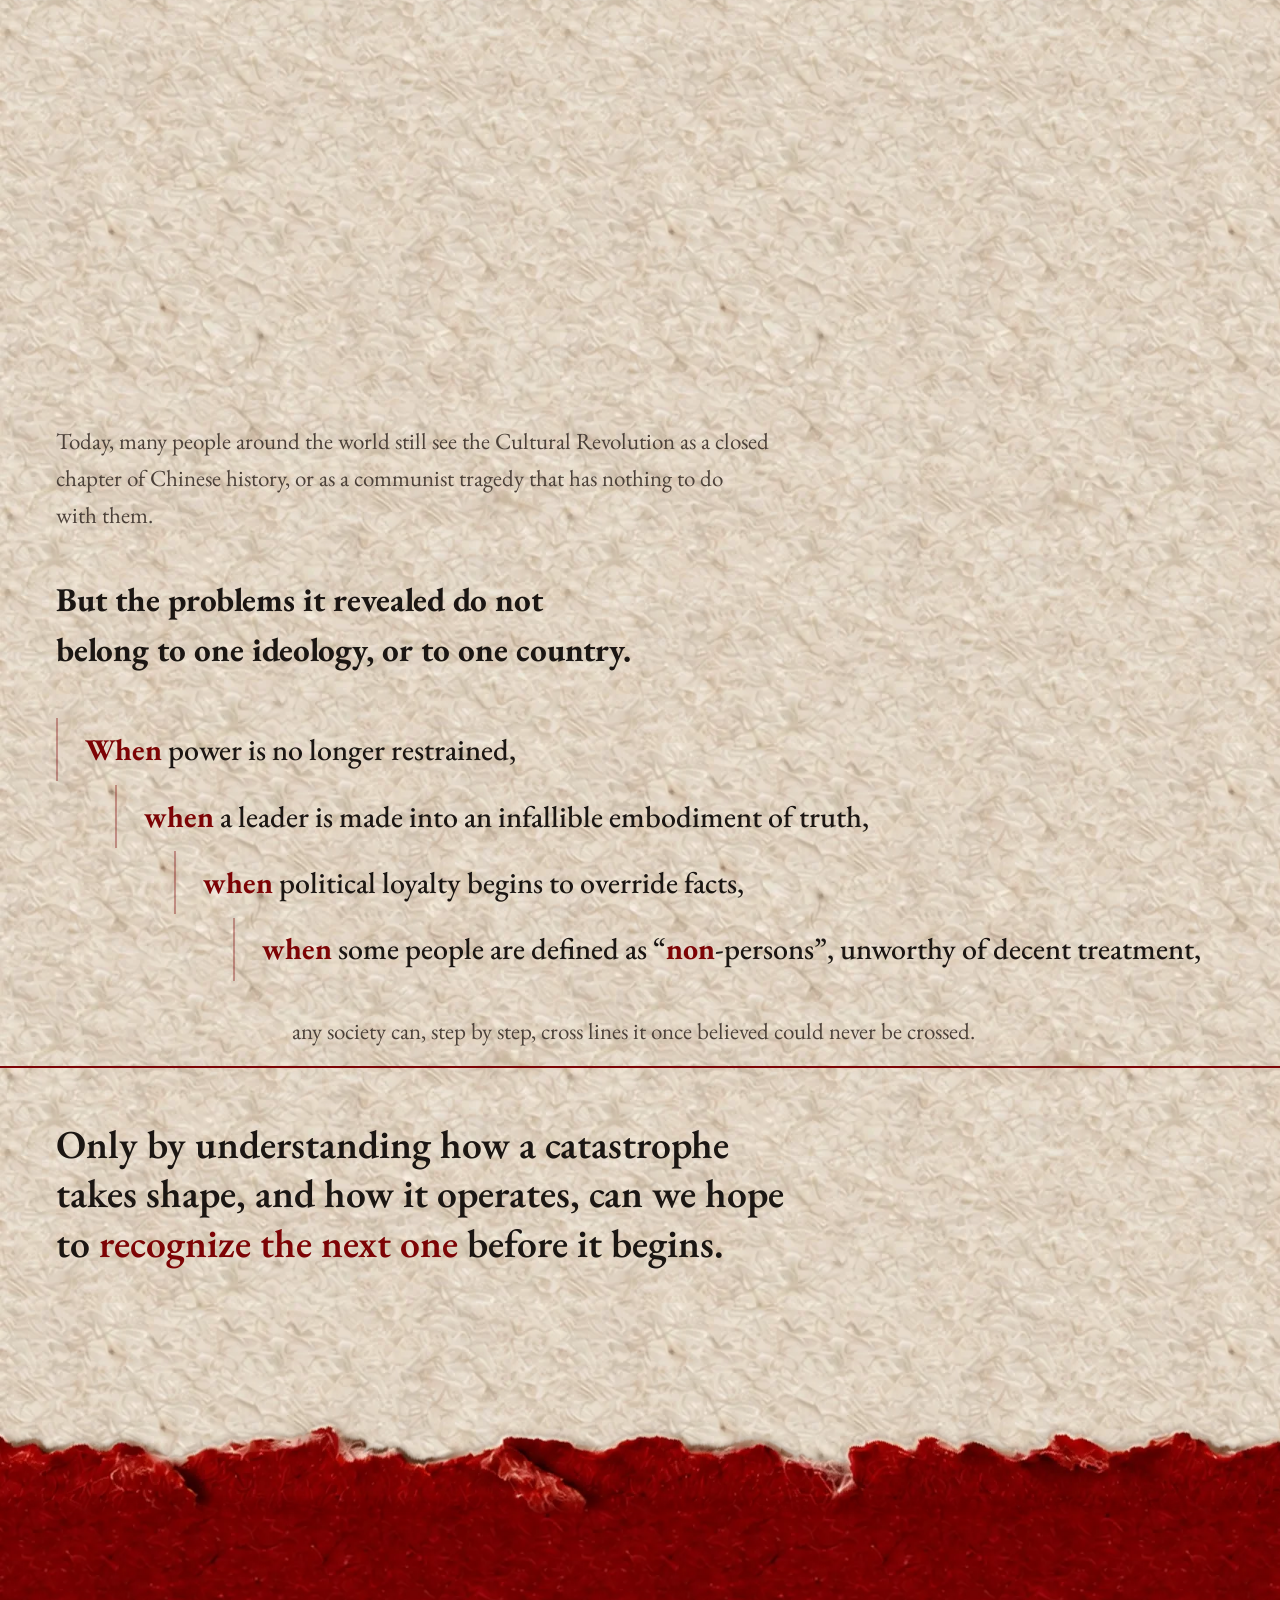
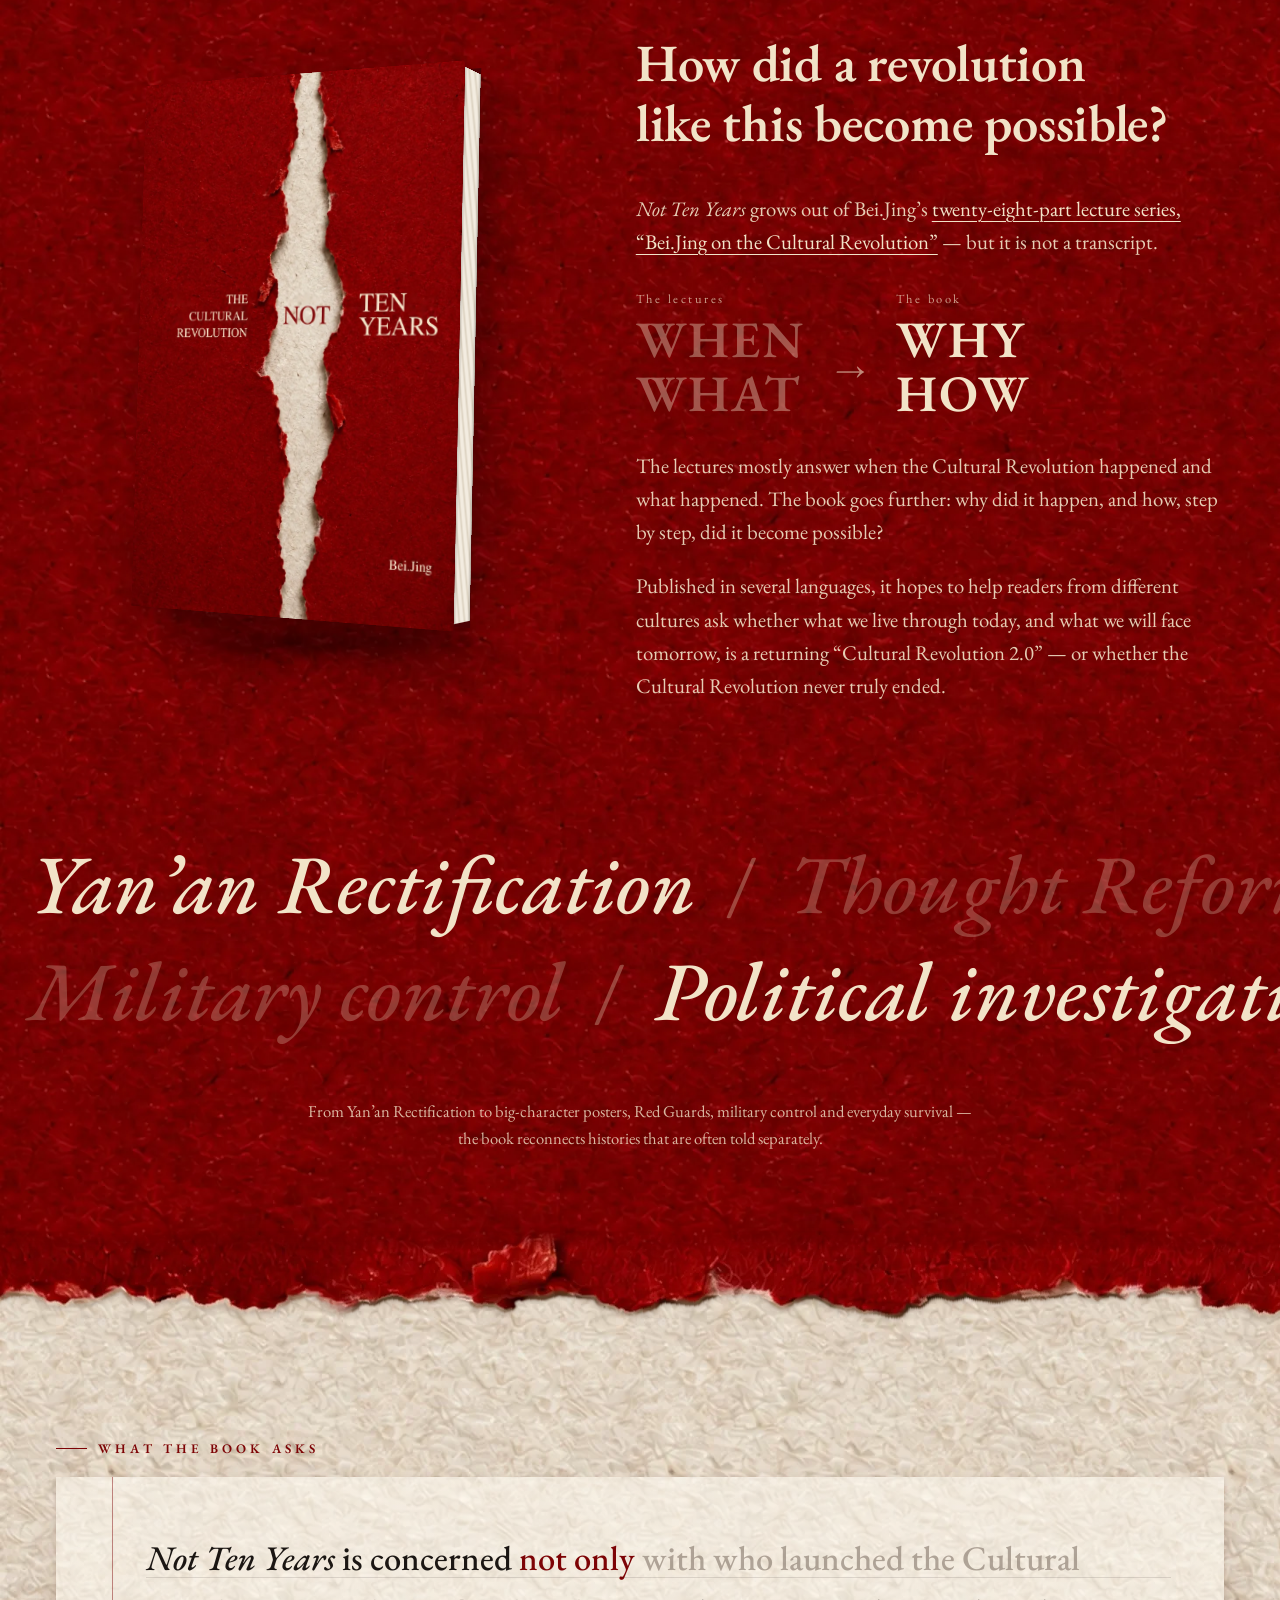
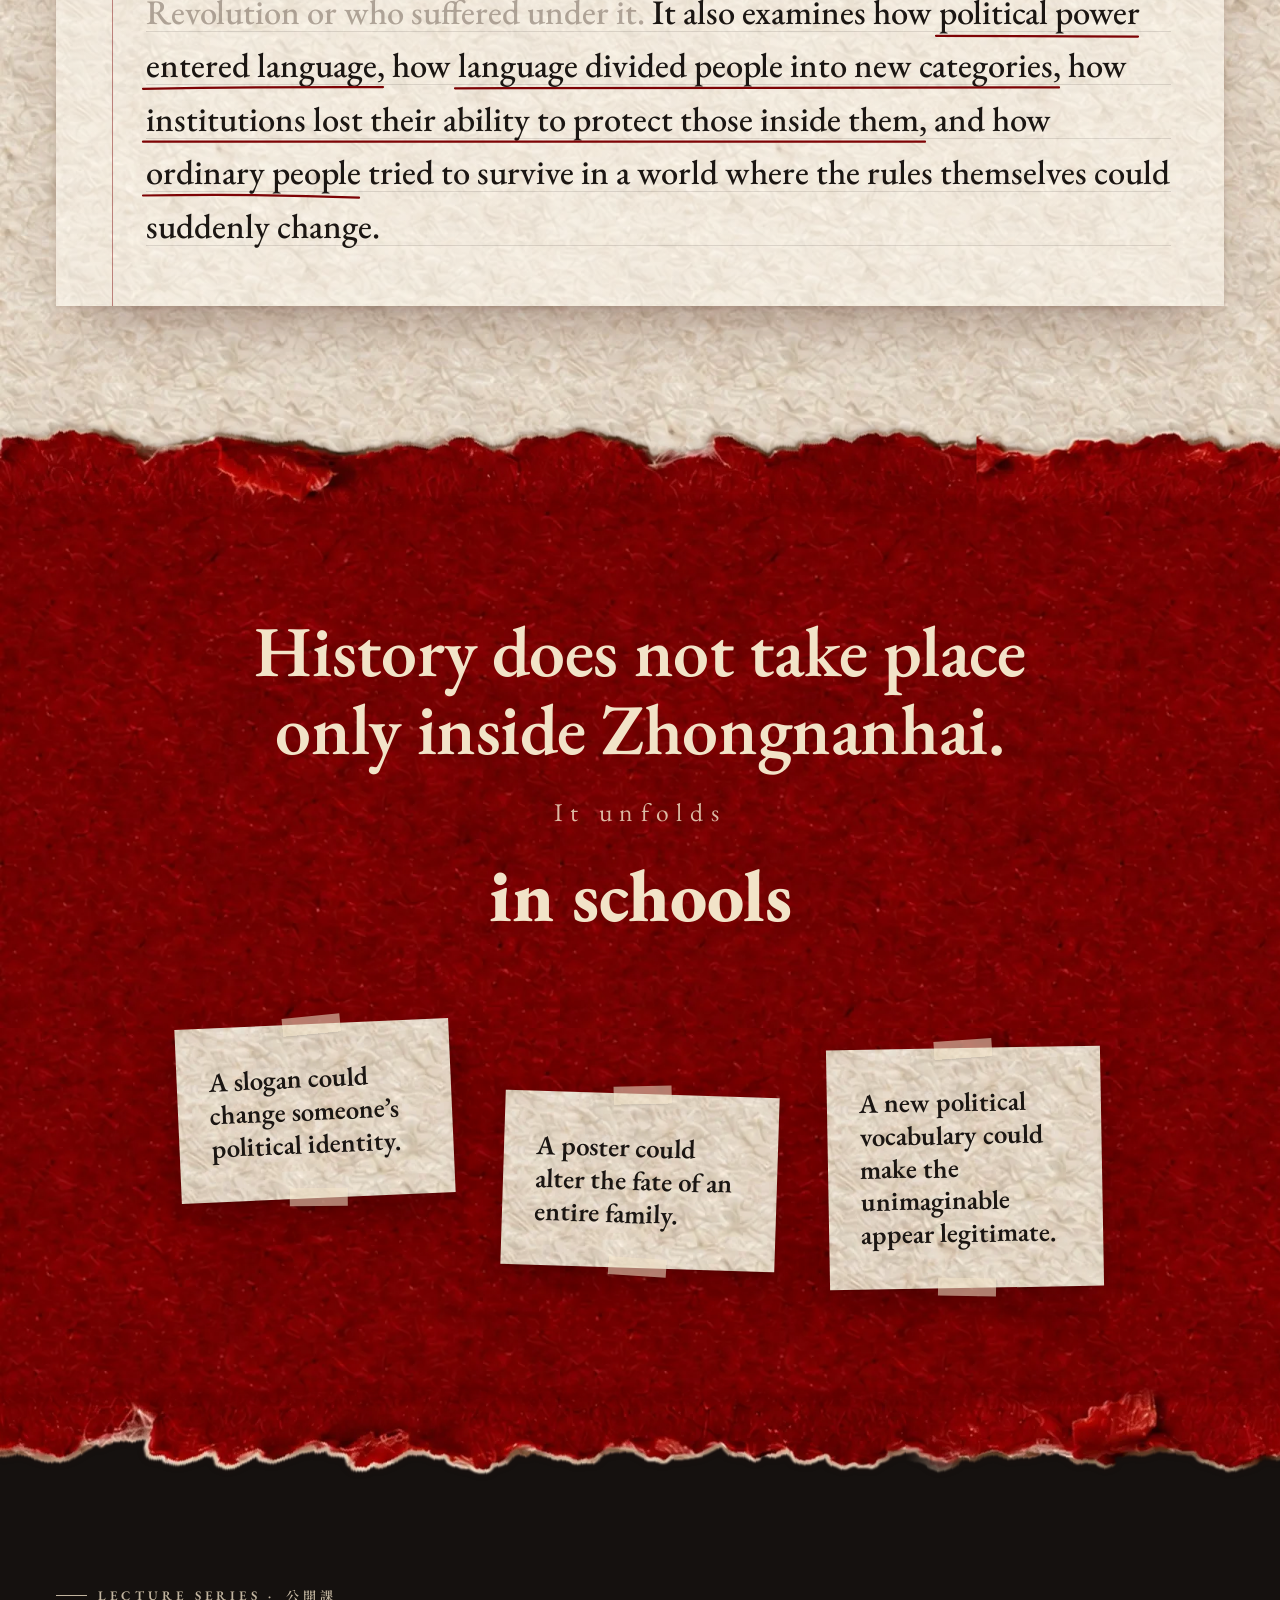
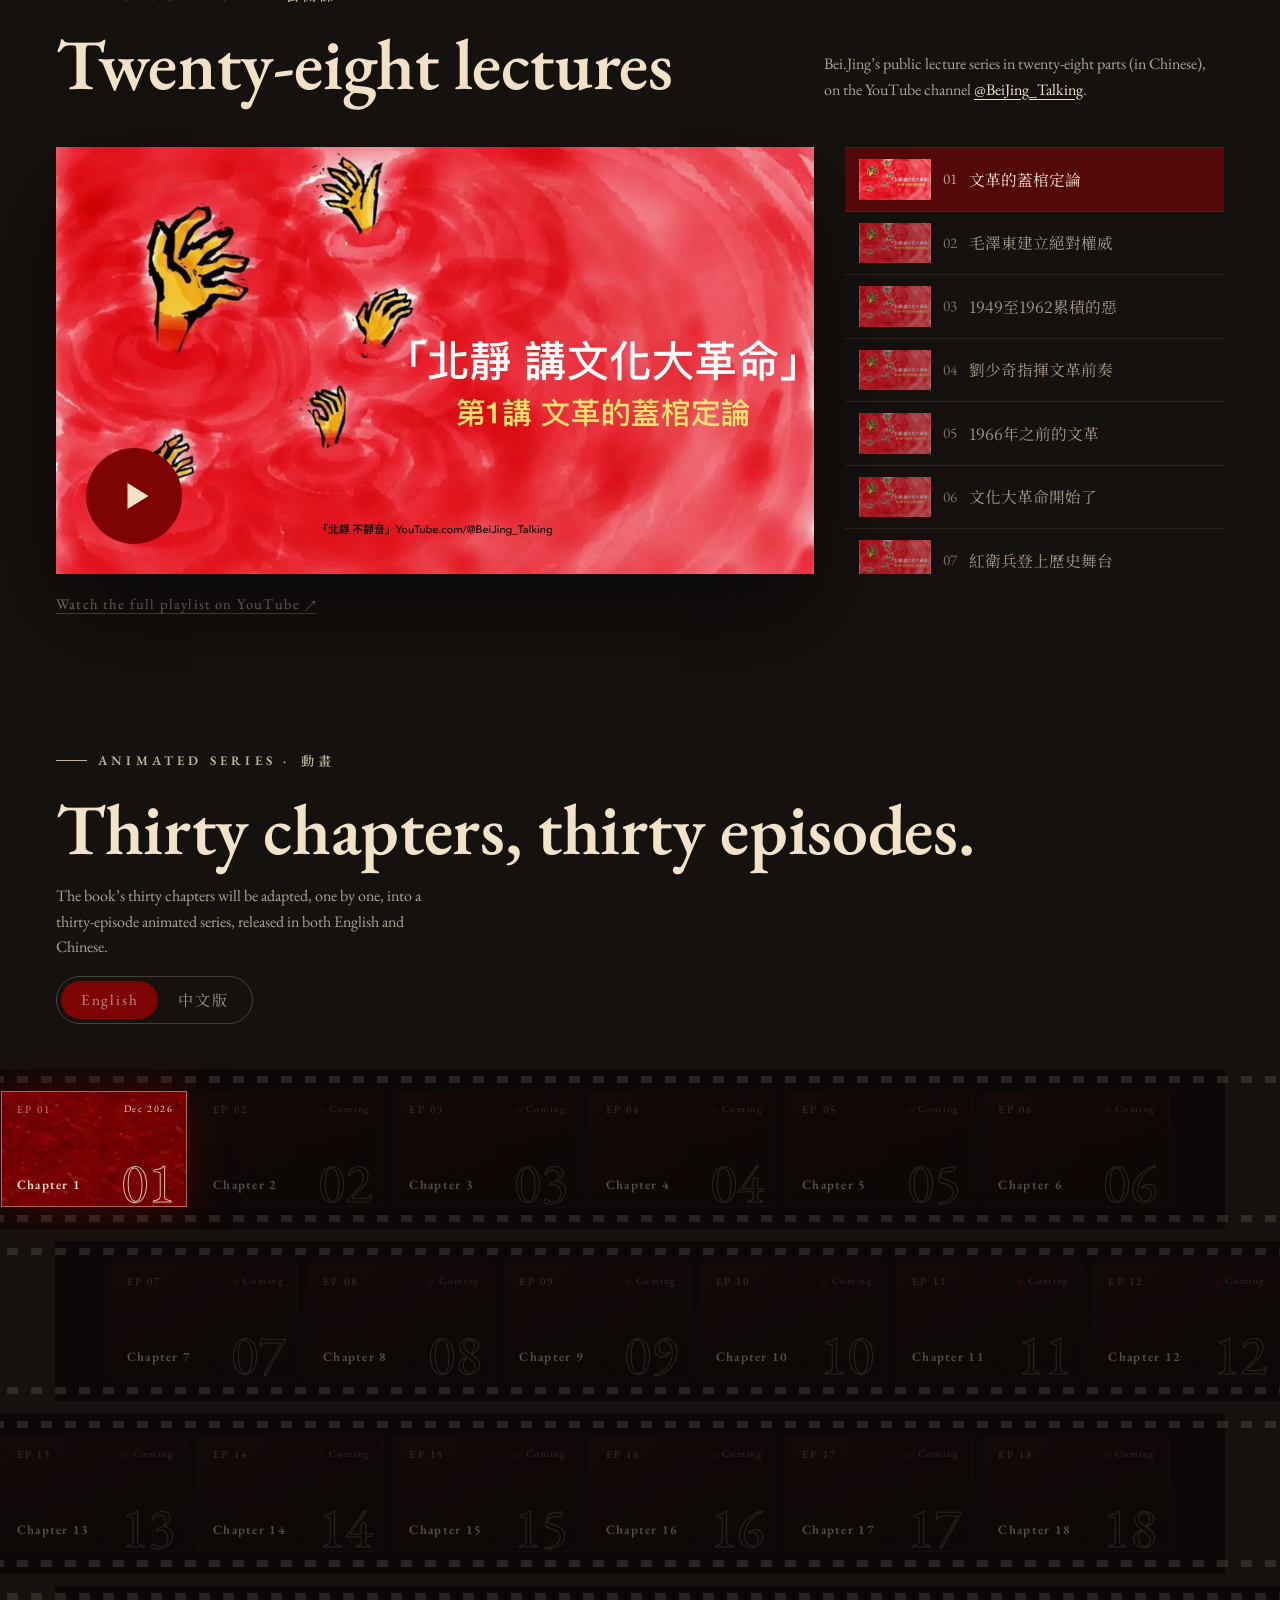
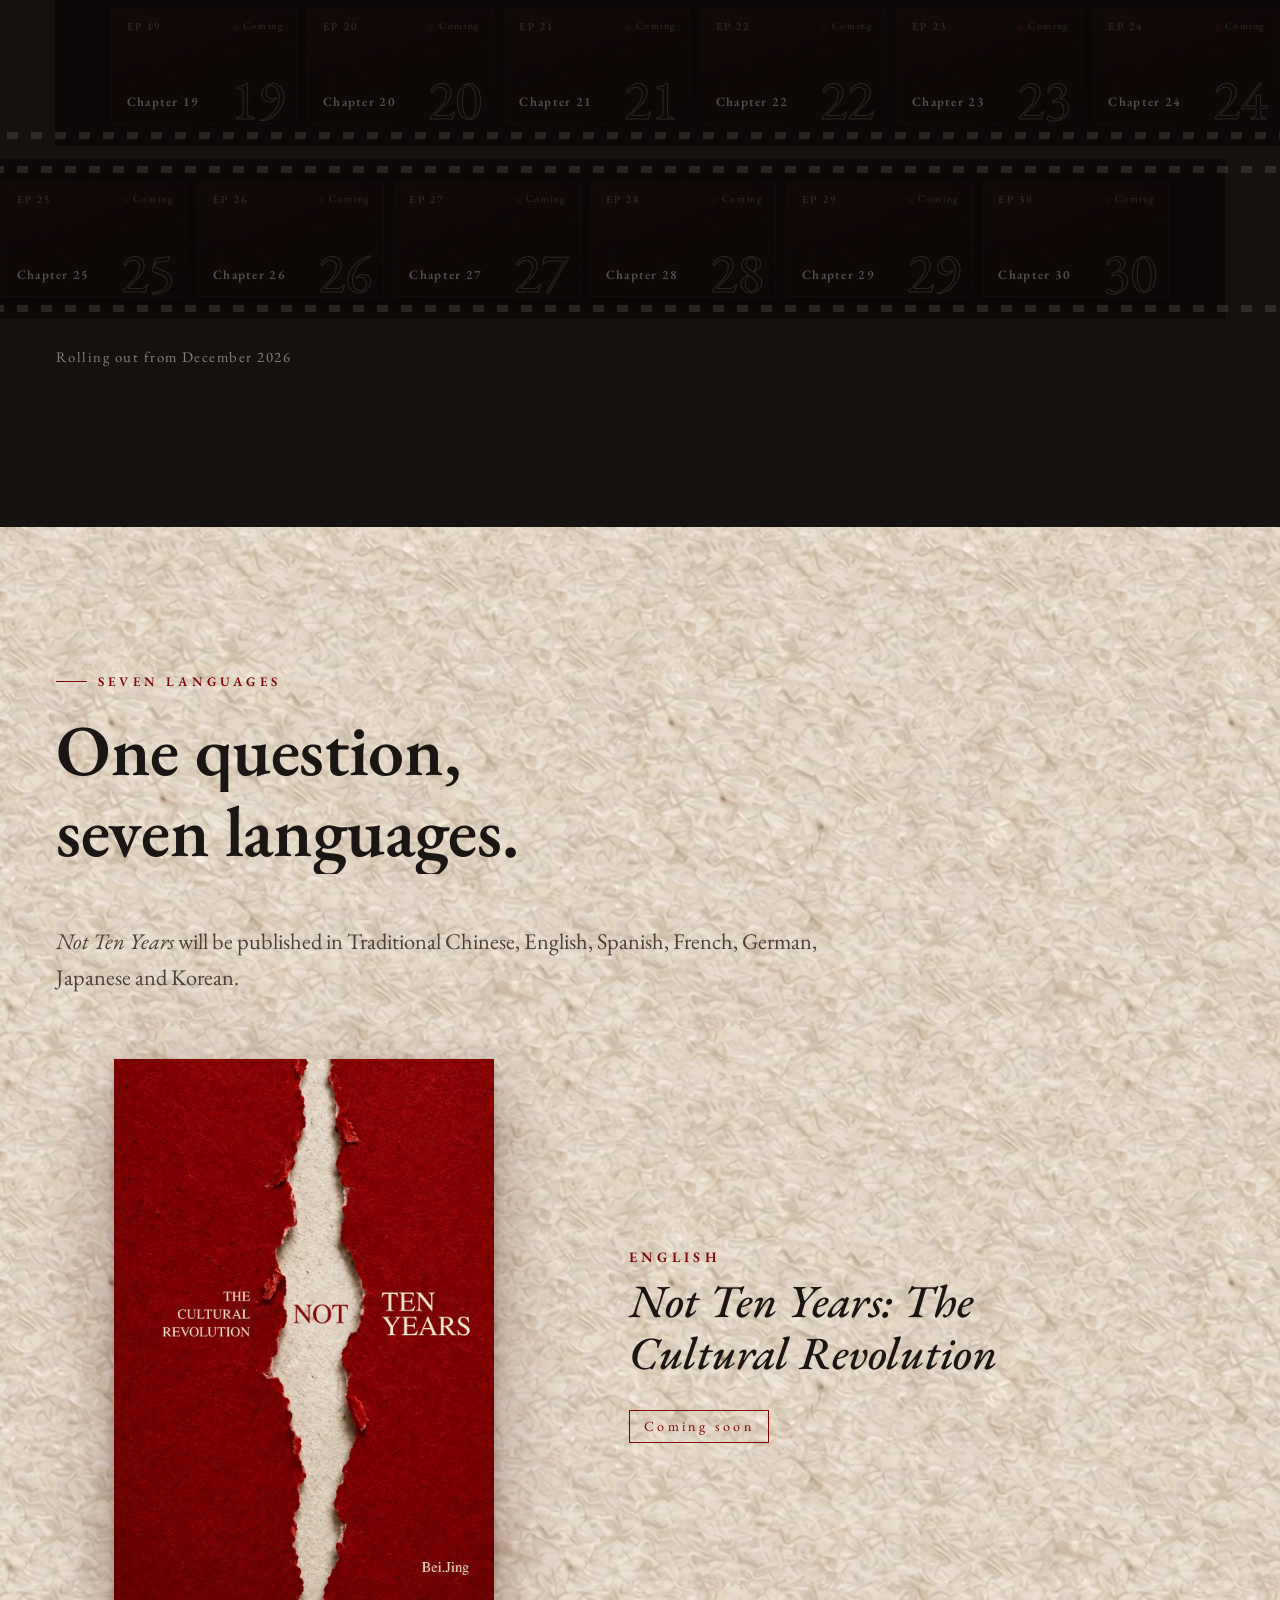
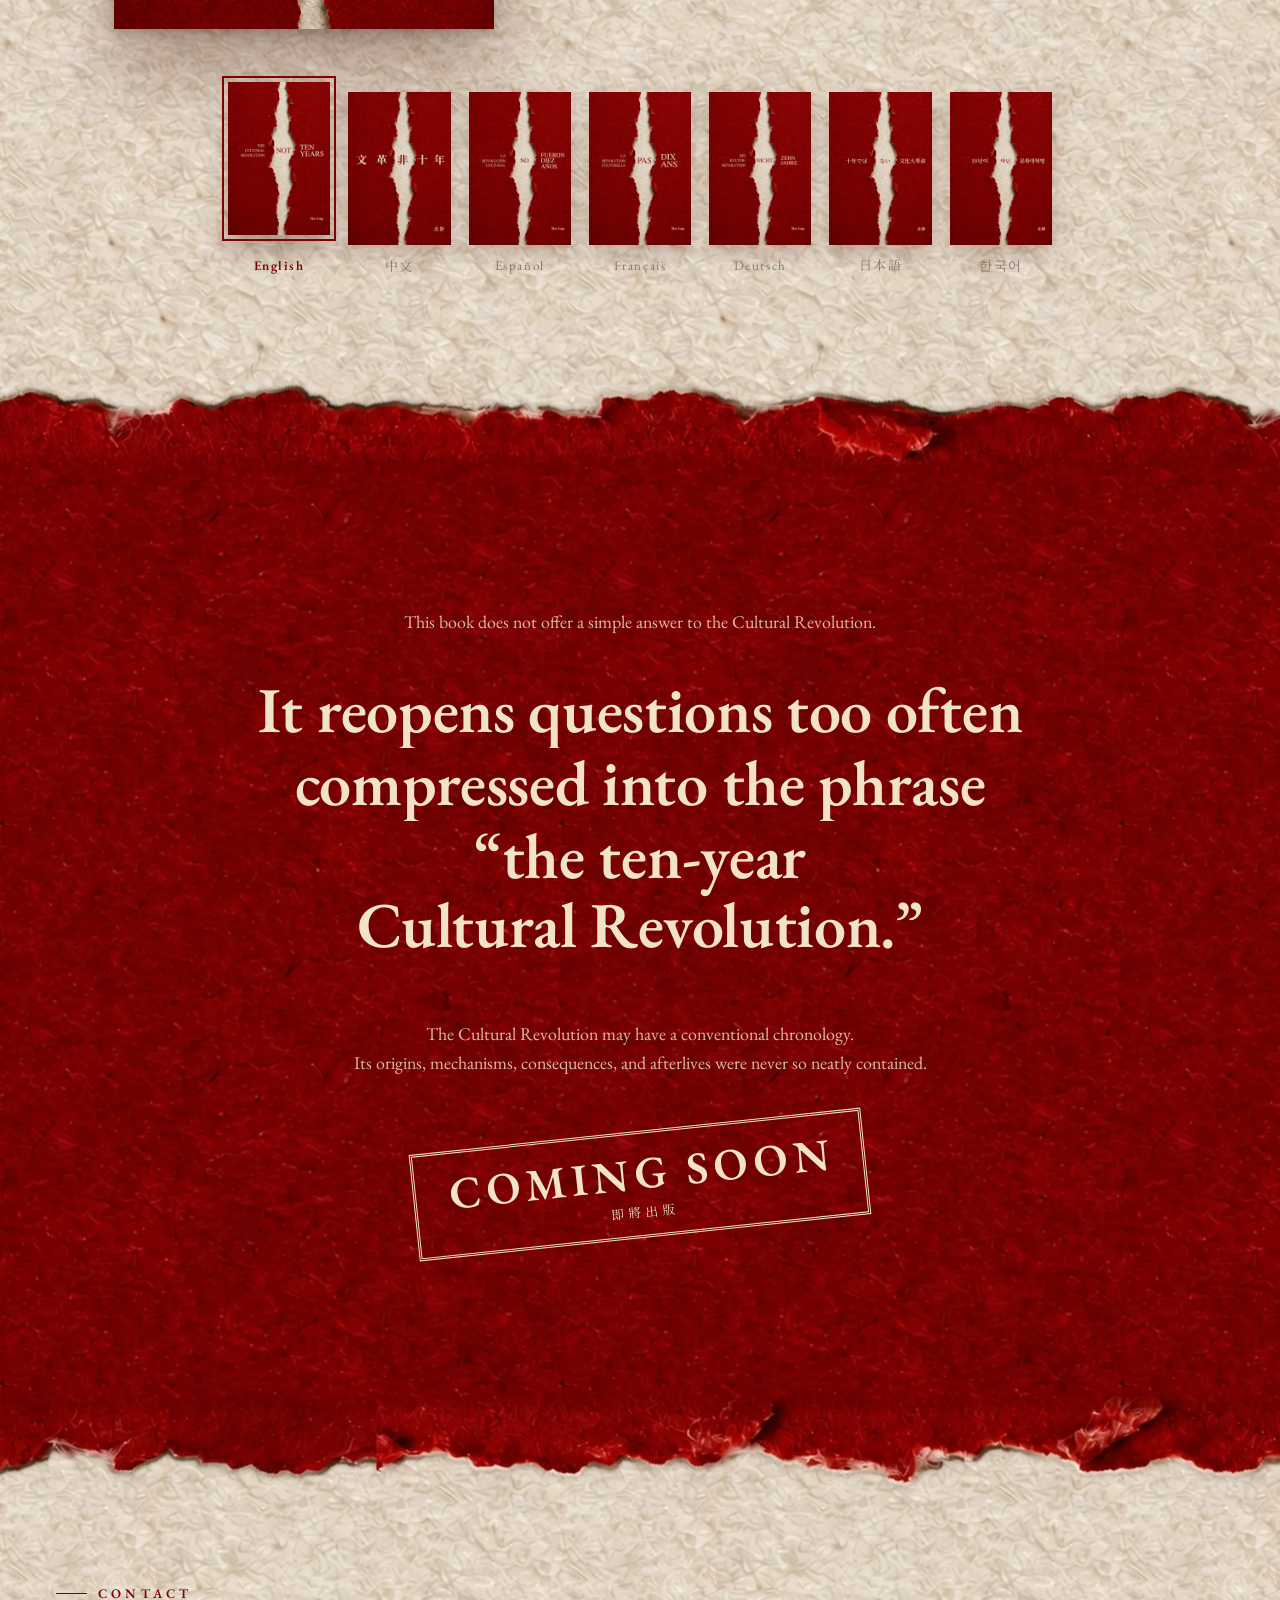
==== commit a0b618f7: "Animated series: Chinese and English versions per episode Each episode frame takes data-zh and data-" ====
--- a/en/index.html
+++ b/en/index.html
@@ -315,58 +315,64 @@
           <p class="eyebrow eyebrow--light reveal">Animated series · <span lang="zh-Hant">動畫</span></p>
           <h2 class="display reveal">Thirty chapters, thirty episodes.</h2>
         </div>
-        <p class="media-head__lede reveal">The book’s thirty chapters will be adapted, one by one, into a thirty-episode animated series.</p>
+        <div class="media-head__side">
+          <p class="media-head__lede reveal">The book’s thirty chapters will be adapted, one by one, into a thirty-episode animated series, released in both English and Chinese.</p>
+          <div class="tabs tabs--dark reveal" role="tablist" aria-label="Choose the language of the series">
+            <button class="tab" role="tab" aria-selected="true" data-reel-lang="en">English</button>
+            <button class="tab" role="tab" aria-selected="false" data-reel-lang="zh" lang="zh-Hant">中文版</button>
+          </div>
+        </div>
       </div>
     </div>
     <div class="reel reveal" role="group" aria-label="Thirty episodes, one per chapter">
         <div class="reel__row" style="--dir:1">
           <ol class="reel__frames" start="1">
-            <li class="reel__frame is-lit" data-video=""><span class="reel__ep">EP 01</span><span class="reel__no">01</span><span class="reel__ch">Chapter 1</span><span class="reel__status">Dec 2026</span></li>
-            <li class="reel__frame" data-video=""><span class="reel__ep">EP 02</span><span class="reel__no">02</span><span class="reel__ch">Chapter 2</span><span class="reel__status">Coming</span></li>
-            <li class="reel__frame" data-video=""><span class="reel__ep">EP 03</span><span class="reel__no">03</span><span class="reel__ch">Chapter 3</span><span class="reel__status">Coming</span></li>
-            <li class="reel__frame" data-video=""><span class="reel__ep">EP 04</span><span class="reel__no">04</span><span class="reel__ch">Chapter 4</span><span class="reel__status">Coming</span></li>
-            <li class="reel__frame" data-video=""><span class="reel__ep">EP 05</span><span class="reel__no">05</span><span class="reel__ch">Chapter 5</span><span class="reel__status">Coming</span></li>
-            <li class="reel__frame" data-video=""><span class="reel__ep">EP 06</span><span class="reel__no">06</span><span class="reel__ch">Chapter 6</span><span class="reel__status">Coming</span></li>
+            <li class="reel__frame is-lit" data-zh="" data-en=""><span class="reel__ep">EP 01</span><span class="reel__no">01</span><span class="reel__ch">Chapter 1</span><span class="reel__status">Dec 2026</span></li>
+            <li class="reel__frame" data-zh="" data-en=""><span class="reel__ep">EP 02</span><span class="reel__no">02</span><span class="reel__ch">Chapter 2</span><span class="reel__status">Coming</span></li>
+            <li class="reel__frame" data-zh="" data-en=""><span class="reel__ep">EP 03</span><span class="reel__no">03</span><span class="reel__ch">Chapter 3</span><span class="reel__status">Coming</span></li>
+            <li class="reel__frame" data-zh="" data-en=""><span class="reel__ep">EP 04</span><span class="reel__no">04</span><span class="reel__ch">Chapter 4</span><span class="reel__status">Coming</span></li>
+            <li class="reel__frame" data-zh="" data-en=""><span class="reel__ep">EP 05</span><span class="reel__no">05</span><span class="reel__ch">Chapter 5</span><span class="reel__status">Coming</span></li>
+            <li class="reel__frame" data-zh="" data-en=""><span class="reel__ep">EP 06</span><span class="reel__no">06</span><span class="reel__ch">Chapter 6</span><span class="reel__status">Coming</span></li>
           </ol>
         </div>
         <div class="reel__row" style="--dir:-1">
           <ol class="reel__frames" start="7">
-            <li class="reel__frame" data-video=""><span class="reel__ep">EP 07</span><span class="reel__no">07</span><span class="reel__ch">Chapter 7</span><span class="reel__status">Coming</span></li>
-            <li class="reel__frame" data-video=""><span class="reel__ep">EP 08</span><span class="reel__no">08</span><span class="reel__ch">Chapter 8</span><span class="reel__status">Coming</span></li>
-            <li class="reel__frame" data-video=""><span class="reel__ep">EP 09</span><span class="reel__no">09</span><span class="reel__ch">Chapter 9</span><span class="reel__status">Coming</span></li>
-            <li class="reel__frame" data-video=""><span class="reel__ep">EP 10</span><span class="reel__no">10</span><span class="reel__ch">Chapter 10</span><span class="reel__status">Coming</span></li>
-            <li class="reel__frame" data-video=""><span class="reel__ep">EP 11</span><span class="reel__no">11</span><span class="reel__ch">Chapter 11</span><span class="reel__status">Coming</span></li>
-            <li class="reel__frame" data-video=""><span class="reel__ep">EP 12</span><span class="reel__no">12</span><span class="reel__ch">Chapter 12</span><span class="reel__status">Coming</span></li>
+            <li class="reel__frame" data-zh="" data-en=""><span class="reel__ep">EP 07</span><span class="reel__no">07</span><span class="reel__ch">Chapter 7</span><span class="reel__status">Coming</span></li>
+            <li class="reel__frame" data-zh="" data-en=""><span class="reel__ep">EP 08</span><span class="reel__no">08</span><span class="reel__ch">Chapter 8</span><span class="reel__status">Coming</span></li>
+            <li class="reel__frame" data-zh="" data-en=""><span class="reel__ep">EP 09</span><span class="reel__no">09</span><span class="reel__ch">Chapter 9</span><span class="reel__status">Coming</span></li>
+            <li class="reel__frame" data-zh="" data-en=""><span class="reel__ep">EP 10</span><span class="reel__no">10</span><span class="reel__ch">Chapter 10</span><span class="reel__status">Coming</span></li>
+            <li class="reel__frame" data-zh="" data-en=""><span class="reel__ep">EP 11</span><span class="reel__no">11</span><span class="reel__ch">Chapter 11</span><span class="reel__status">Coming</span></li>
+            <li class="reel__frame" data-zh="" data-en=""><span class="reel__ep">EP 12</span><span class="reel__no">12</span><span class="reel__ch">Chapter 12</span><span class="reel__status">Coming</span></li>
           </ol>
         </div>
         <div class="reel__row" style="--dir:1">
           <ol class="reel__frames" start="13">
-            <li class="reel__frame" data-video=""><span class="reel__ep">EP 13</span><span class="reel__no">13</span><span class="reel__ch">Chapter 13</span><span class="reel__status">Coming</span></li>
-            <li class="reel__frame" data-video=""><span class="reel__ep">EP 14</span><span class="reel__no">14</span><span class="reel__ch">Chapter 14</span><span class="reel__status">Coming</span></li>
-            <li class="reel__frame" data-video=""><span class="reel__ep">EP 15</span><span class="reel__no">15</span><span class="reel__ch">Chapter 15</span><span class="reel__status">Coming</span></li>
-            <li class="reel__frame" data-video=""><span class="reel__ep">EP 16</span><span class="reel__no">16</span><span class="reel__ch">Chapter 16</span><span class="reel__status">Coming</span></li>
-            <li class="reel__frame" data-video=""><span class="reel__ep">EP 17</span><span class="reel__no">17</span><span class="reel__ch">Chapter 17</span><span class="reel__status">Coming</span></li>
-            <li class="reel__frame" data-video=""><span class="reel__ep">EP 18</span><span class="reel__no">18</span><span class="reel__ch">Chapter 18</span><span class="reel__status">Coming</span></li>
+            <li class="reel__frame" data-zh="" data-en=""><span class="reel__ep">EP 13</span><span class="reel__no">13</span><span class="reel__ch">Chapter 13</span><span class="reel__status">Coming</span></li>
+            <li class="reel__frame" data-zh="" data-en=""><span class="reel__ep">EP 14</span><span class="reel__no">14</span><span class="reel__ch">Chapter 14</span><span class="reel__status">Coming</span></li>
+            <li class="reel__frame" data-zh="" data-en=""><span class="reel__ep">EP 15</span><span class="reel__no">15</span><span class="reel__ch">Chapter 15</span><span class="reel__status">Coming</span></li>
+            <li class="reel__frame" data-zh="" data-en=""><span class="reel__ep">EP 16</span><span class="reel__no">16</span><span class="reel__ch">Chapter 16</span><span class="reel__status">Coming</span></li>
+            <li class="reel__frame" data-zh="" data-en=""><span class="reel__ep">EP 17</span><span class="reel__no">17</span><span class="reel__ch">Chapter 17</span><span class="reel__status">Coming</span></li>
+            <li class="reel__frame" data-zh="" data-en=""><span class="reel__ep">EP 18</span><span class="reel__no">18</span><span class="reel__ch">Chapter 18</span><span class="reel__status">Coming</span></li>
           </ol>
         </div>
         <div class="reel__row" style="--dir:-1">
           <ol class="reel__frames" start="19">
-            <li class="reel__frame" data-video=""><span class="reel__ep">EP 19</span><span class="reel__no">19</span><span class="reel__ch">Chapter 19</span><span class="reel__status">Coming</span></li>
-            <li class="reel__frame" data-video=""><span class="reel__ep">EP 20</span><span class="reel__no">20</span><span class="reel__ch">Chapter 20</span><span class="reel__status">Coming</span></li>
-            <li class="reel__frame" data-video=""><span class="reel__ep">EP 21</span><span class="reel__no">21</span><span class="reel__ch">Chapter 21</span><span class="reel__status">Coming</span></li>
-            <li class="reel__frame" data-video=""><span class="reel__ep">EP 22</span><span class="reel__no">22</span><span class="reel__ch">Chapter 22</span><span class="reel__status">Coming</span></li>
-            <li class="reel__frame" data-video=""><span class="reel__ep">EP 23</span><span class="reel__no">23</span><span class="reel__ch">Chapter 23</span><span class="reel__status">Coming</span></li>
-            <li class="reel__frame" data-video=""><span class="reel__ep">EP 24</span><span class="reel__no">24</span><span class="reel__ch">Chapter 24</span><span class="reel__status">Coming</span></li>
+            <li class="reel__frame" data-zh="" data-en=""><span class="reel__ep">EP 19</span><span class="reel__no">19</span><span class="reel__ch">Chapter 19</span><span class="reel__status">Coming</span></li>
+            <li class="reel__frame" data-zh="" data-en=""><span class="reel__ep">EP 20</span><span class="reel__no">20</span><span class="reel__ch">Chapter 20</span><span class="reel__status">Coming</span></li>
+            <li class="reel__frame" data-zh="" data-en=""><span class="reel__ep">EP 21</span><span class="reel__no">21</span><span class="reel__ch">Chapter 21</span><span class="reel__status">Coming</span></li>
+            <li class="reel__frame" data-zh="" data-en=""><span class="reel__ep">EP 22</span><span class="reel__no">22</span><span class="reel__ch">Chapter 22</span><span class="reel__status">Coming</span></li>
+            <li class="reel__frame" data-zh="" data-en=""><span class="reel__ep">EP 23</span><span class="reel__no">23</span><span class="reel__ch">Chapter 23</span><span class="reel__status">Coming</span></li>
+            <li class="reel__frame" data-zh="" data-en=""><span class="reel__ep">EP 24</span><span class="reel__no">24</span><span class="reel__ch">Chapter 24</span><span class="reel__status">Coming</span></li>
           </ol>
         </div>
         <div class="reel__row" style="--dir:1">
           <ol class="reel__frames" start="25">
-            <li class="reel__frame" data-video=""><span class="reel__ep">EP 25</span><span class="reel__no">25</span><span class="reel__ch">Chapter 25</span><span class="reel__status">Coming</span></li>
-            <li class="reel__frame" data-video=""><span class="reel__ep">EP 26</span><span class="reel__no">26</span><span class="reel__ch">Chapter 26</span><span class="reel__status">Coming</span></li>
-            <li class="reel__frame" data-video=""><span class="reel__ep">EP 27</span><span class="reel__no">27</span><span class="reel__ch">Chapter 27</span><span class="reel__status">Coming</span></li>
-            <li class="reel__frame" data-video=""><span class="reel__ep">EP 28</span><span class="reel__no">28</span><span class="reel__ch">Chapter 28</span><span class="reel__status">Coming</span></li>
-            <li class="reel__frame" data-video=""><span class="reel__ep">EP 29</span><span class="reel__no">29</span><span class="reel__ch">Chapter 29</span><span class="reel__status">Coming</span></li>
-            <li class="reel__frame" data-video=""><span class="reel__ep">EP 30</span><span class="reel__no">30</span><span class="reel__ch">Chapter 30</span><span class="reel__status">Coming</span></li>
+            <li class="reel__frame" data-zh="" data-en=""><span class="reel__ep">EP 25</span><span class="reel__no">25</span><span class="reel__ch">Chapter 25</span><span class="reel__status">Coming</span></li>
+            <li class="reel__frame" data-zh="" data-en=""><span class="reel__ep">EP 26</span><span class="reel__no">26</span><span class="reel__ch">Chapter 26</span><span class="reel__status">Coming</span></li>
+            <li class="reel__frame" data-zh="" data-en=""><span class="reel__ep">EP 27</span><span class="reel__no">27</span><span class="reel__ch">Chapter 27</span><span class="reel__status">Coming</span></li>
+            <li class="reel__frame" data-zh="" data-en=""><span class="reel__ep">EP 28</span><span class="reel__no">28</span><span class="reel__ch">Chapter 28</span><span class="reel__status">Coming</span></li>
+            <li class="reel__frame" data-zh="" data-en=""><span class="reel__ep">EP 29</span><span class="reel__no">29</span><span class="reel__ch">Chapter 29</span><span class="reel__status">Coming</span></li>
+            <li class="reel__frame" data-zh="" data-en=""><span class="reel__ep">EP 30</span><span class="reel__no">30</span><span class="reel__ch">Chapter 30</span><span class="reel__status">Coming</span></li>
           </ol>
         </div>
     </div>
--- a/assets/css/style.css
+++ b/assets/css/style.css
@@ -839,6 +839,10 @@
   gap: 16px 40px; margin-bottom: clamp(28px, 5vh, 48px);
 }
 .media-head .display { margin: 0; color: var(--cream-hi); }
+.media-head__side { display: flex; flex-direction: column; align-items: flex-start; gap: 16px; max-width: 25em; }
+.tabs--dark { border-color: rgba(219, 204, 186, .25); }
+.tabs--dark .tab { color: rgba(219, 204, 186, .7); }
+.tabs--dark .tab:not([aria-selected="true"]):hover { color: var(--cream-hi); }
 .media-head__lede { max-width: 25em; margin: 0; color: rgba(219, 204, 186, .78); font-size: clamp(1rem, 1.2vw, 1.15rem); }
 
 .lectures { padding-block: clamp(120px, 17vh, 180px) clamp(50px, 8vh, 90px); }
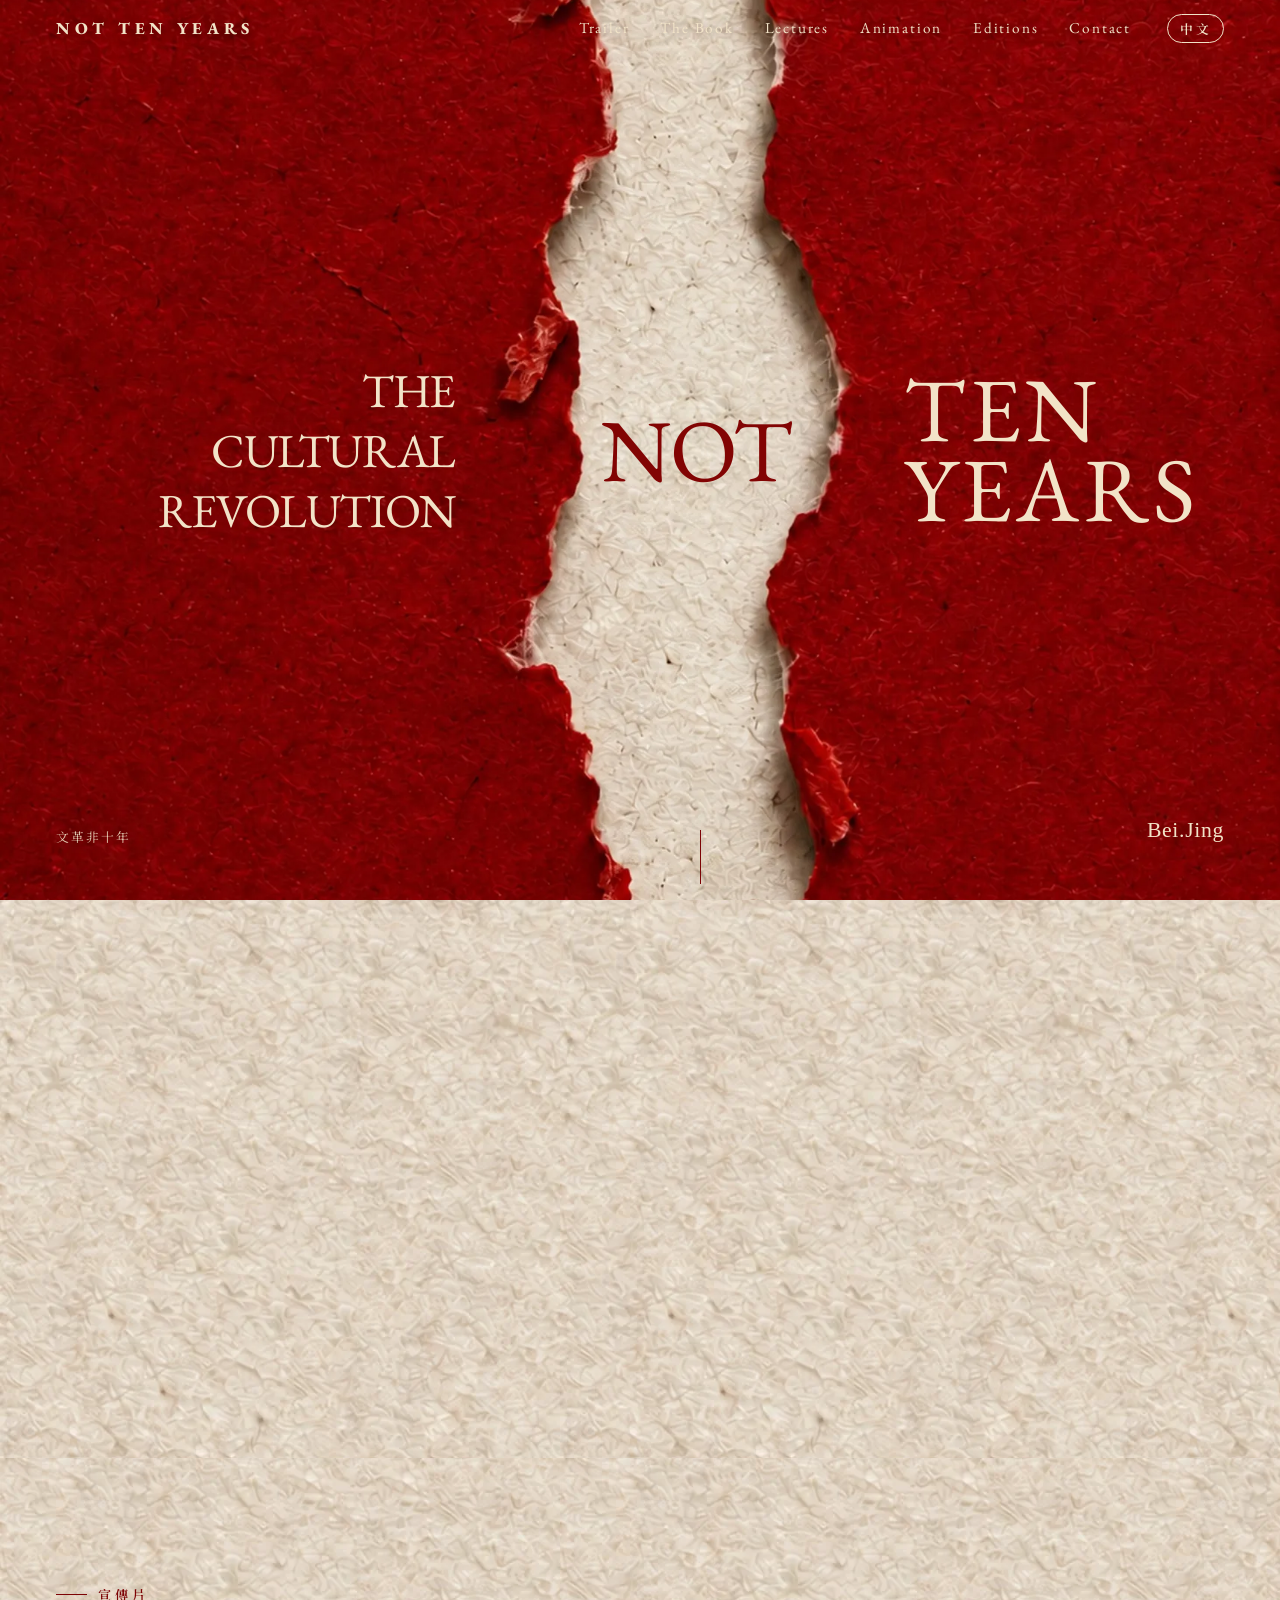
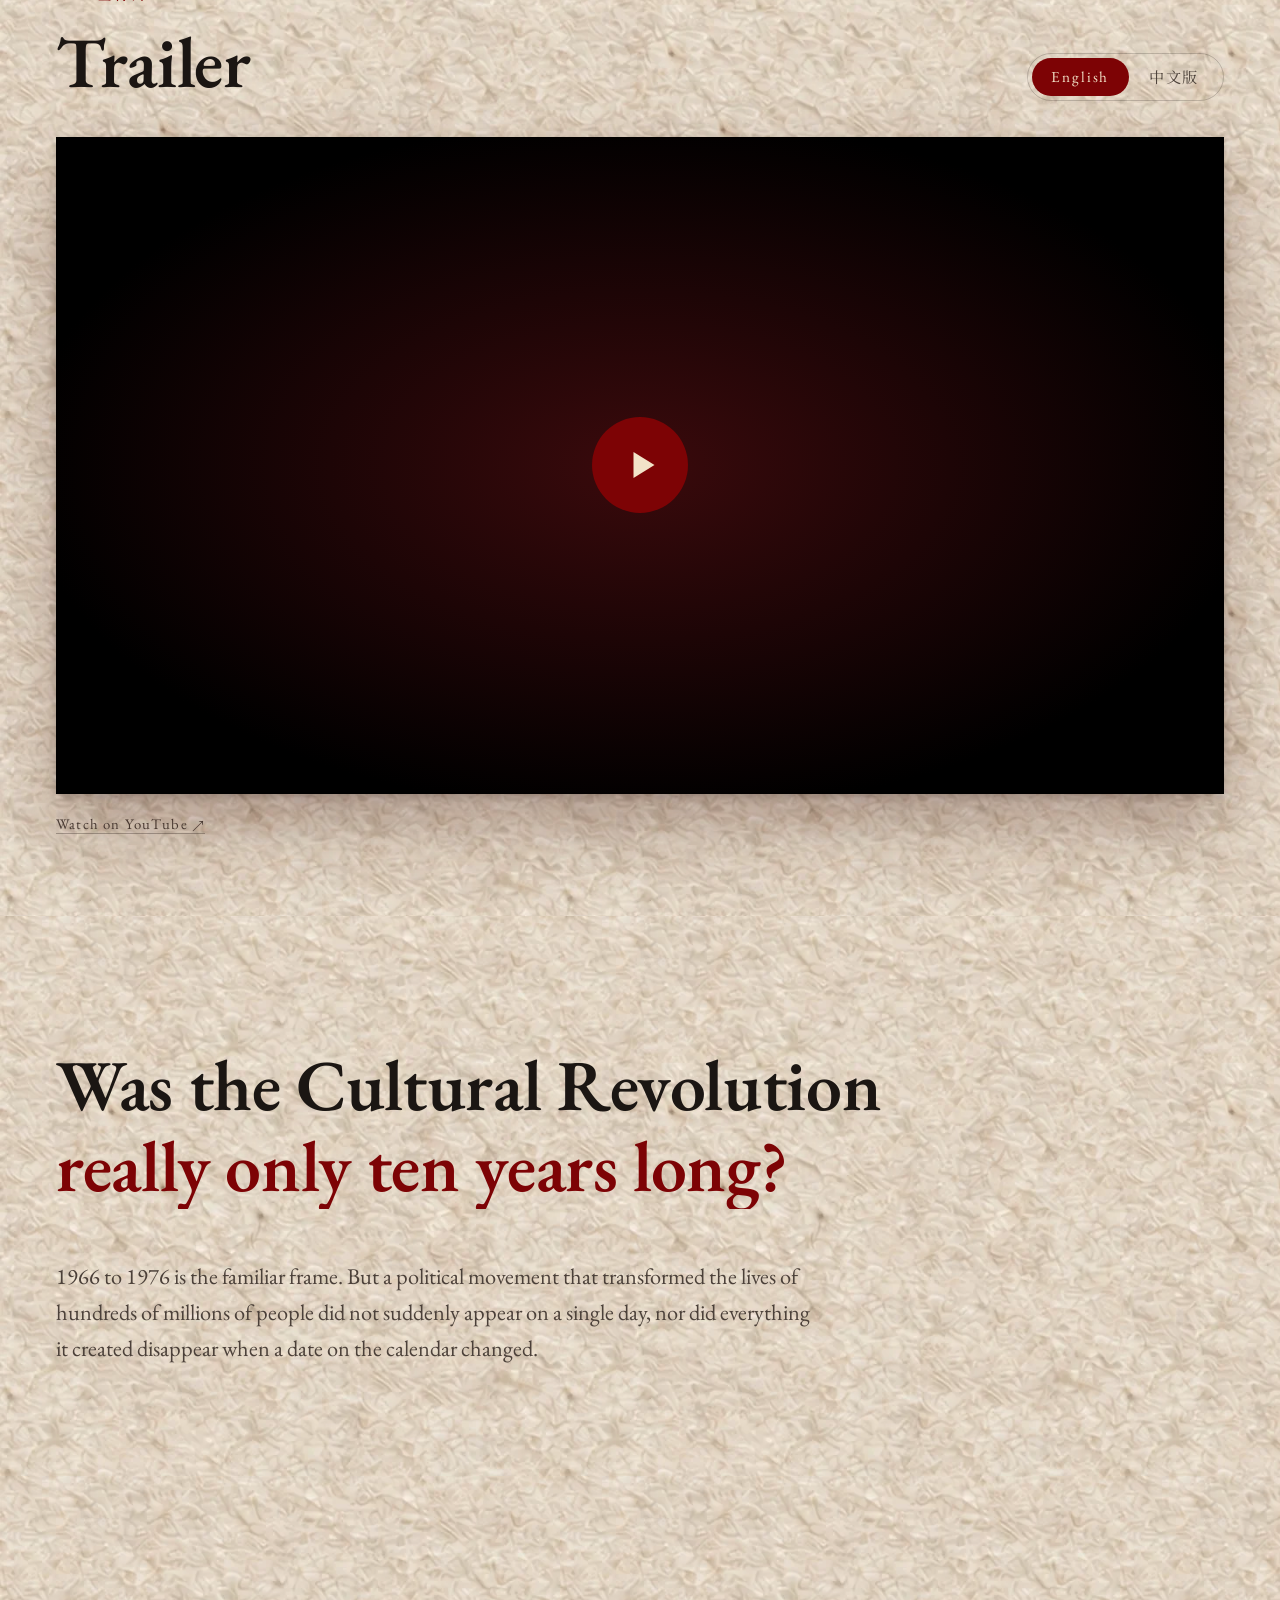
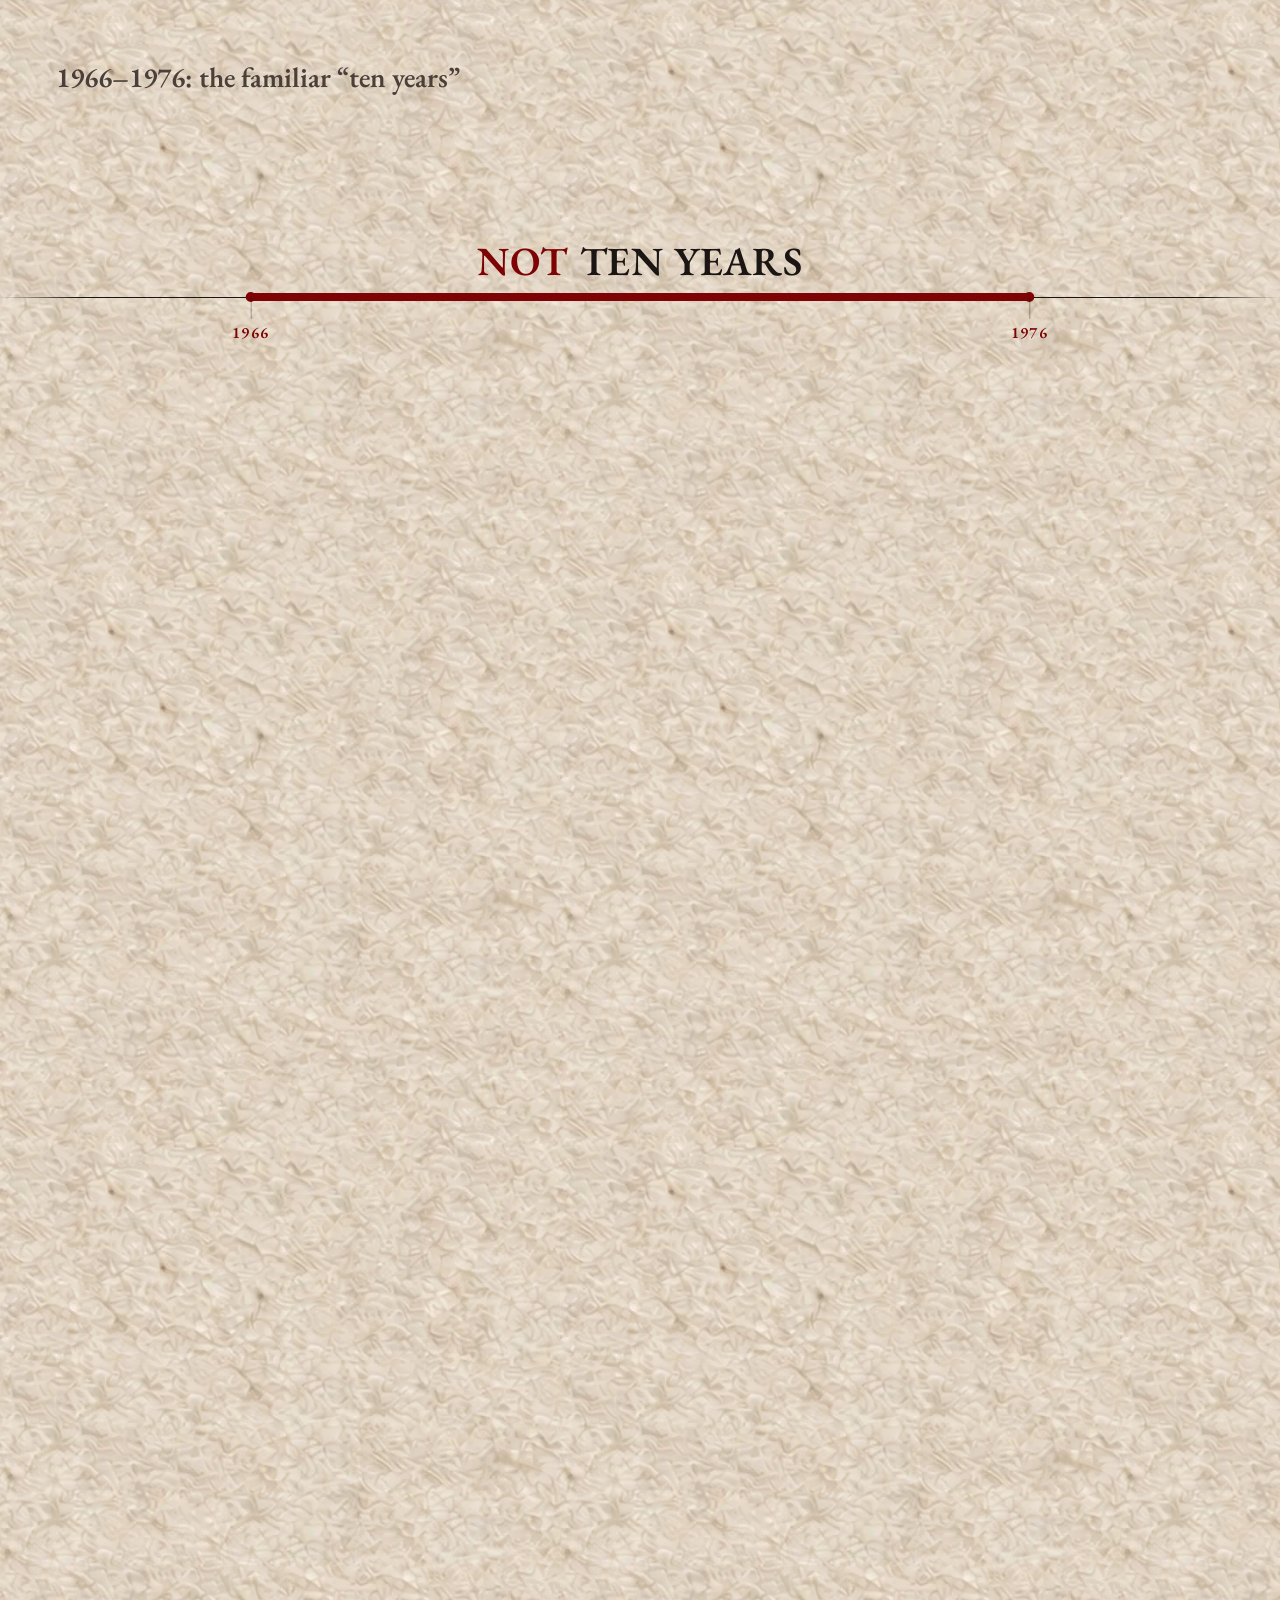
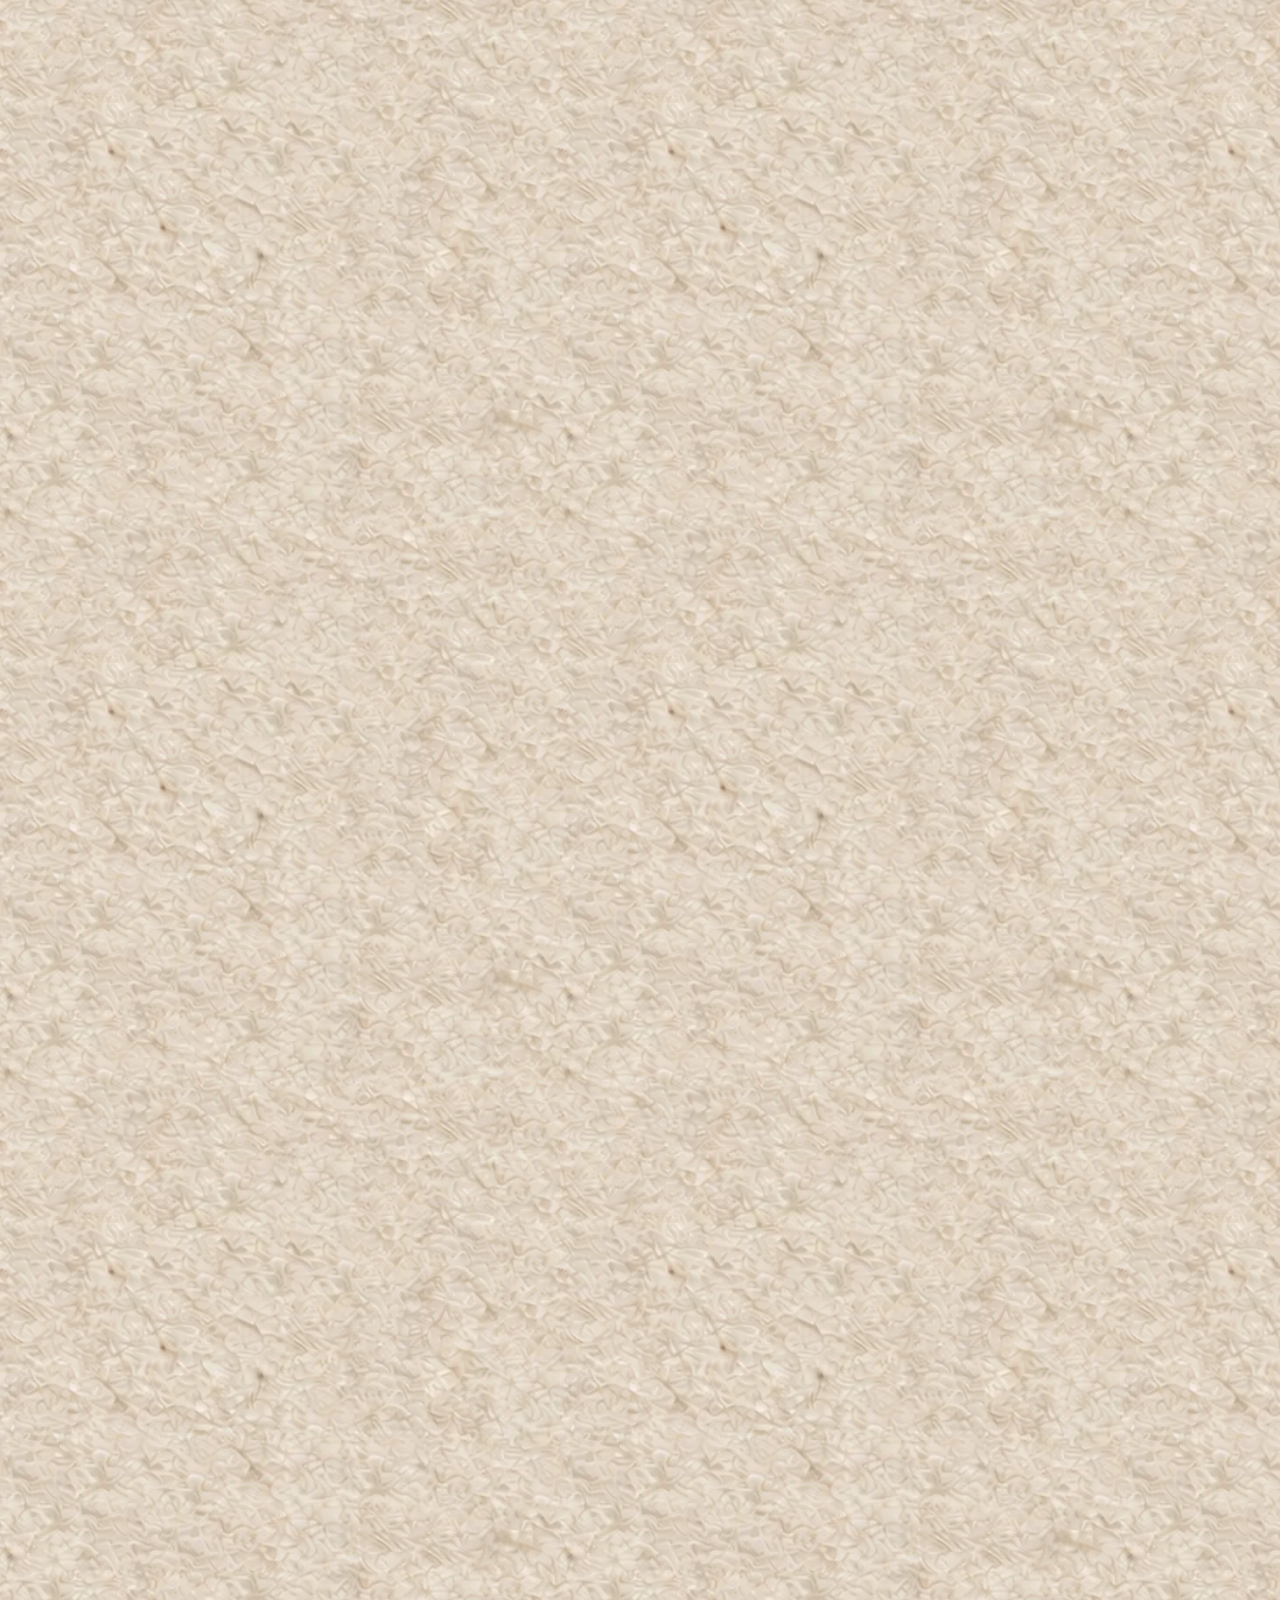
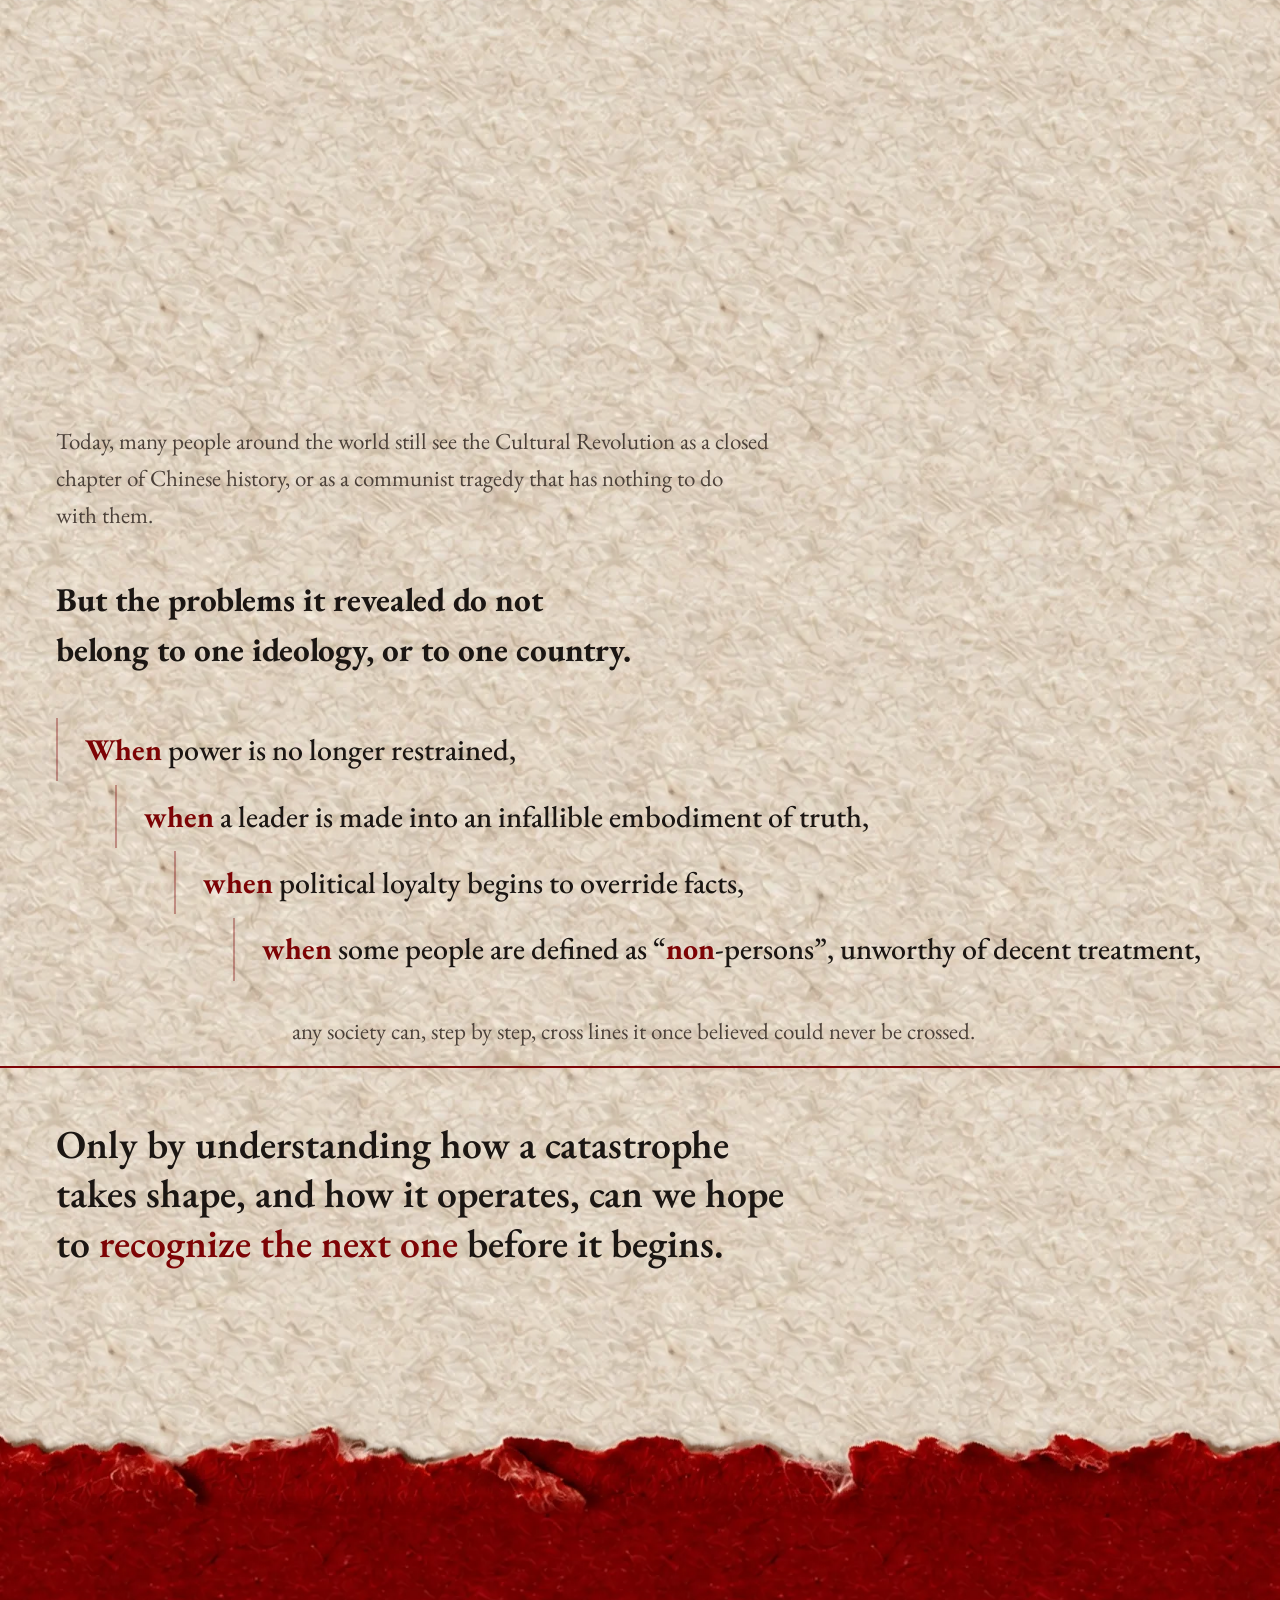
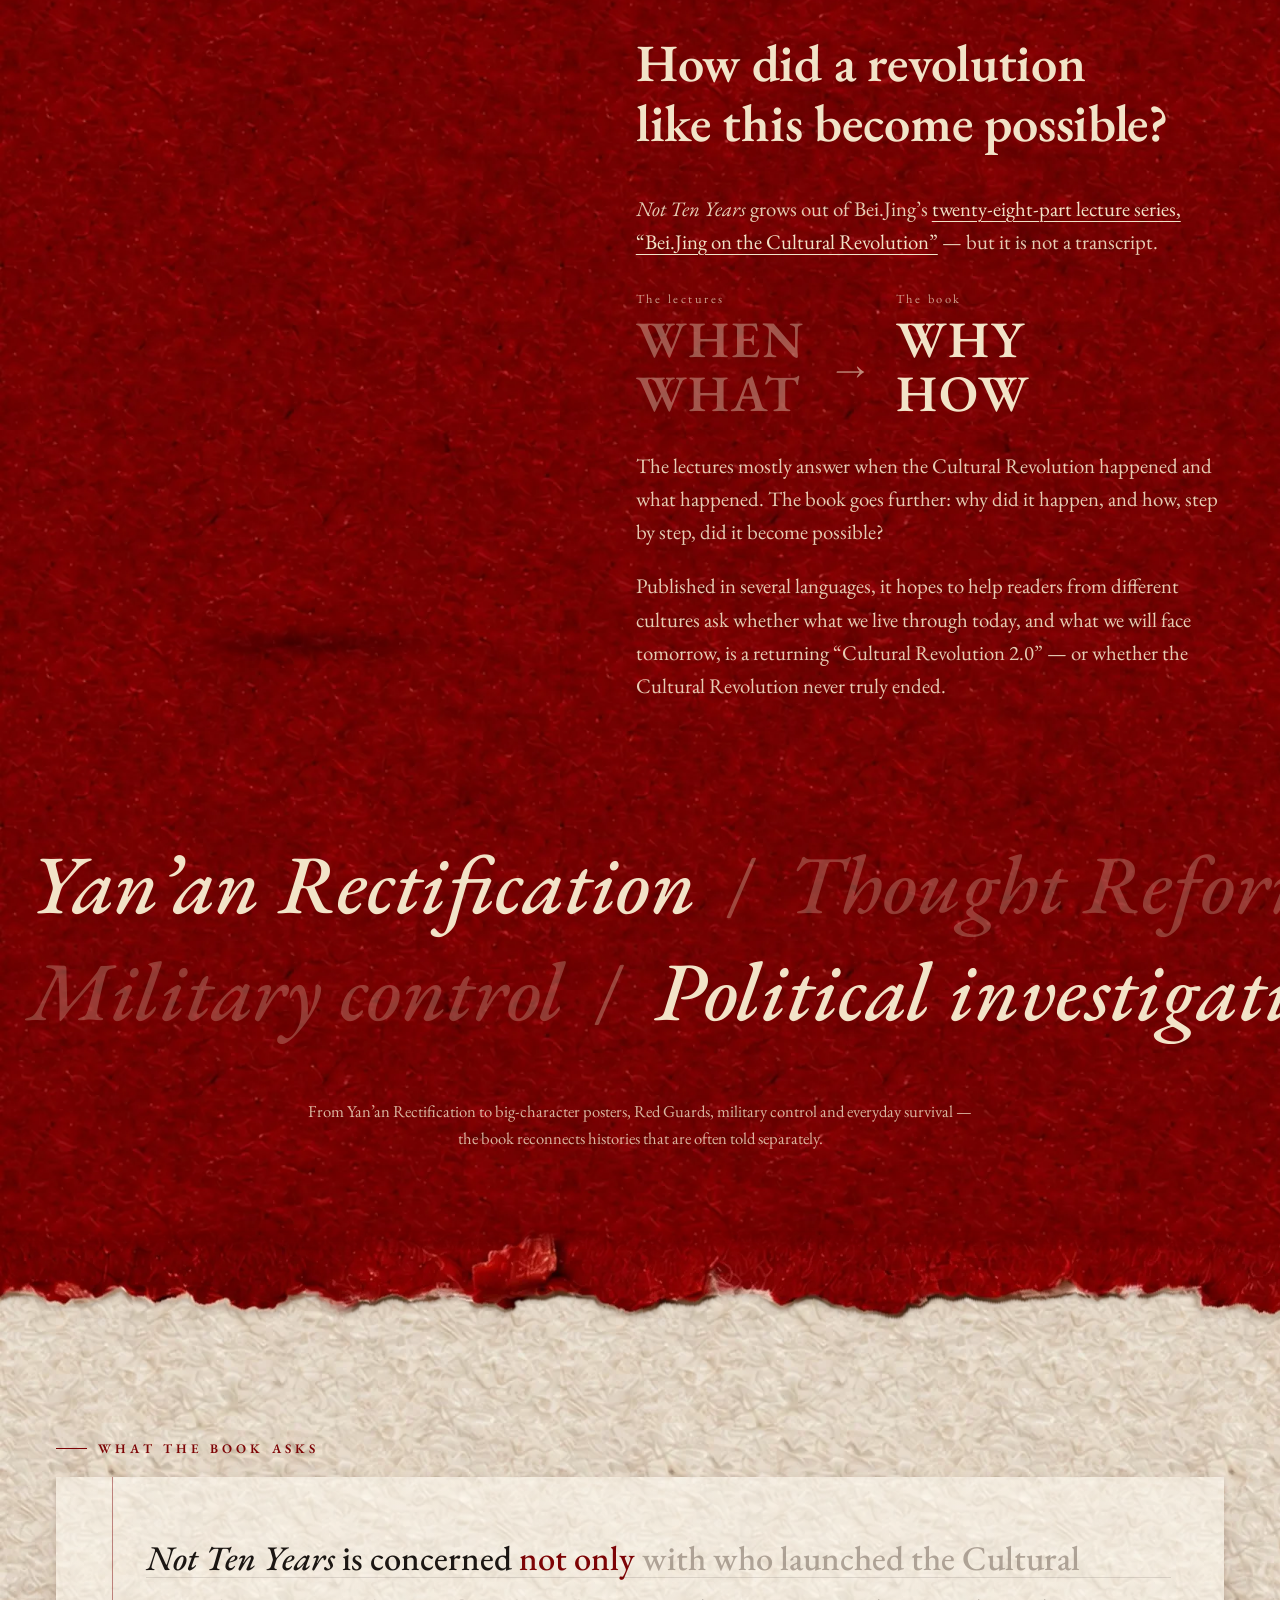
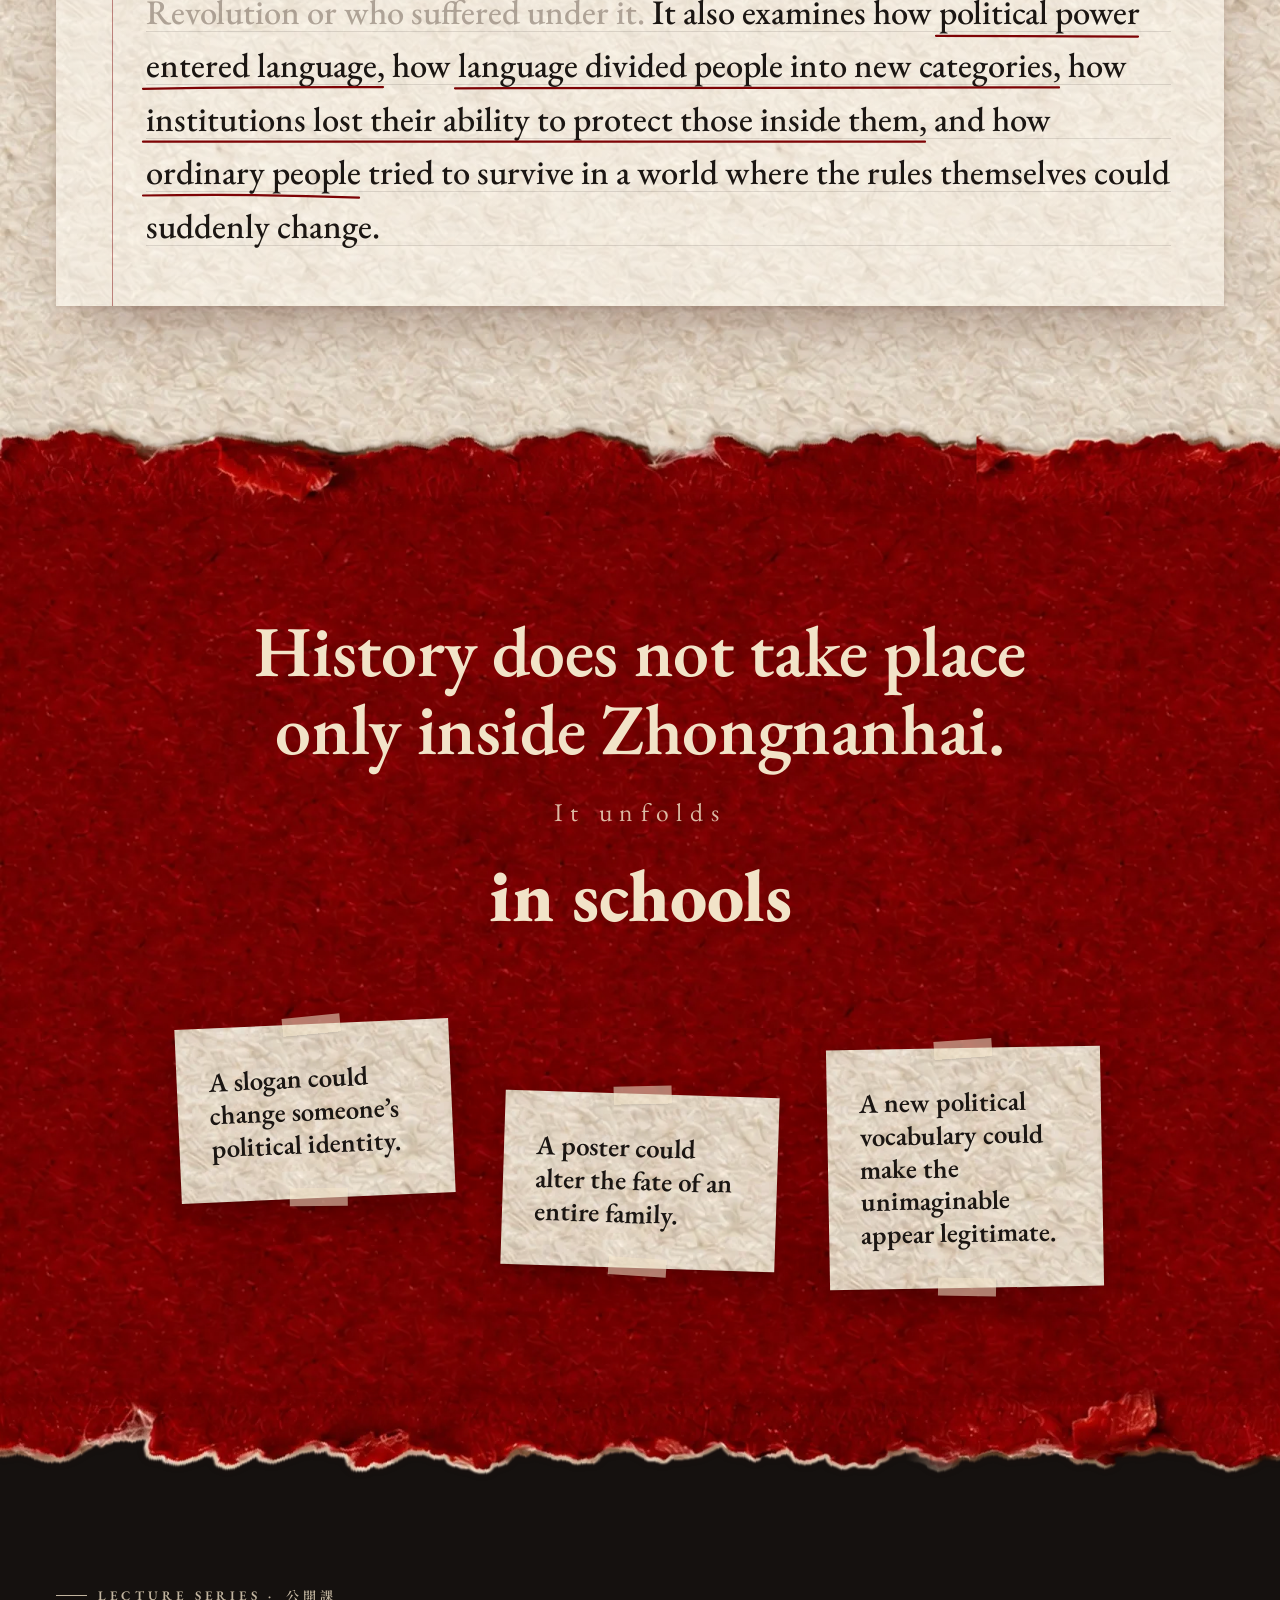
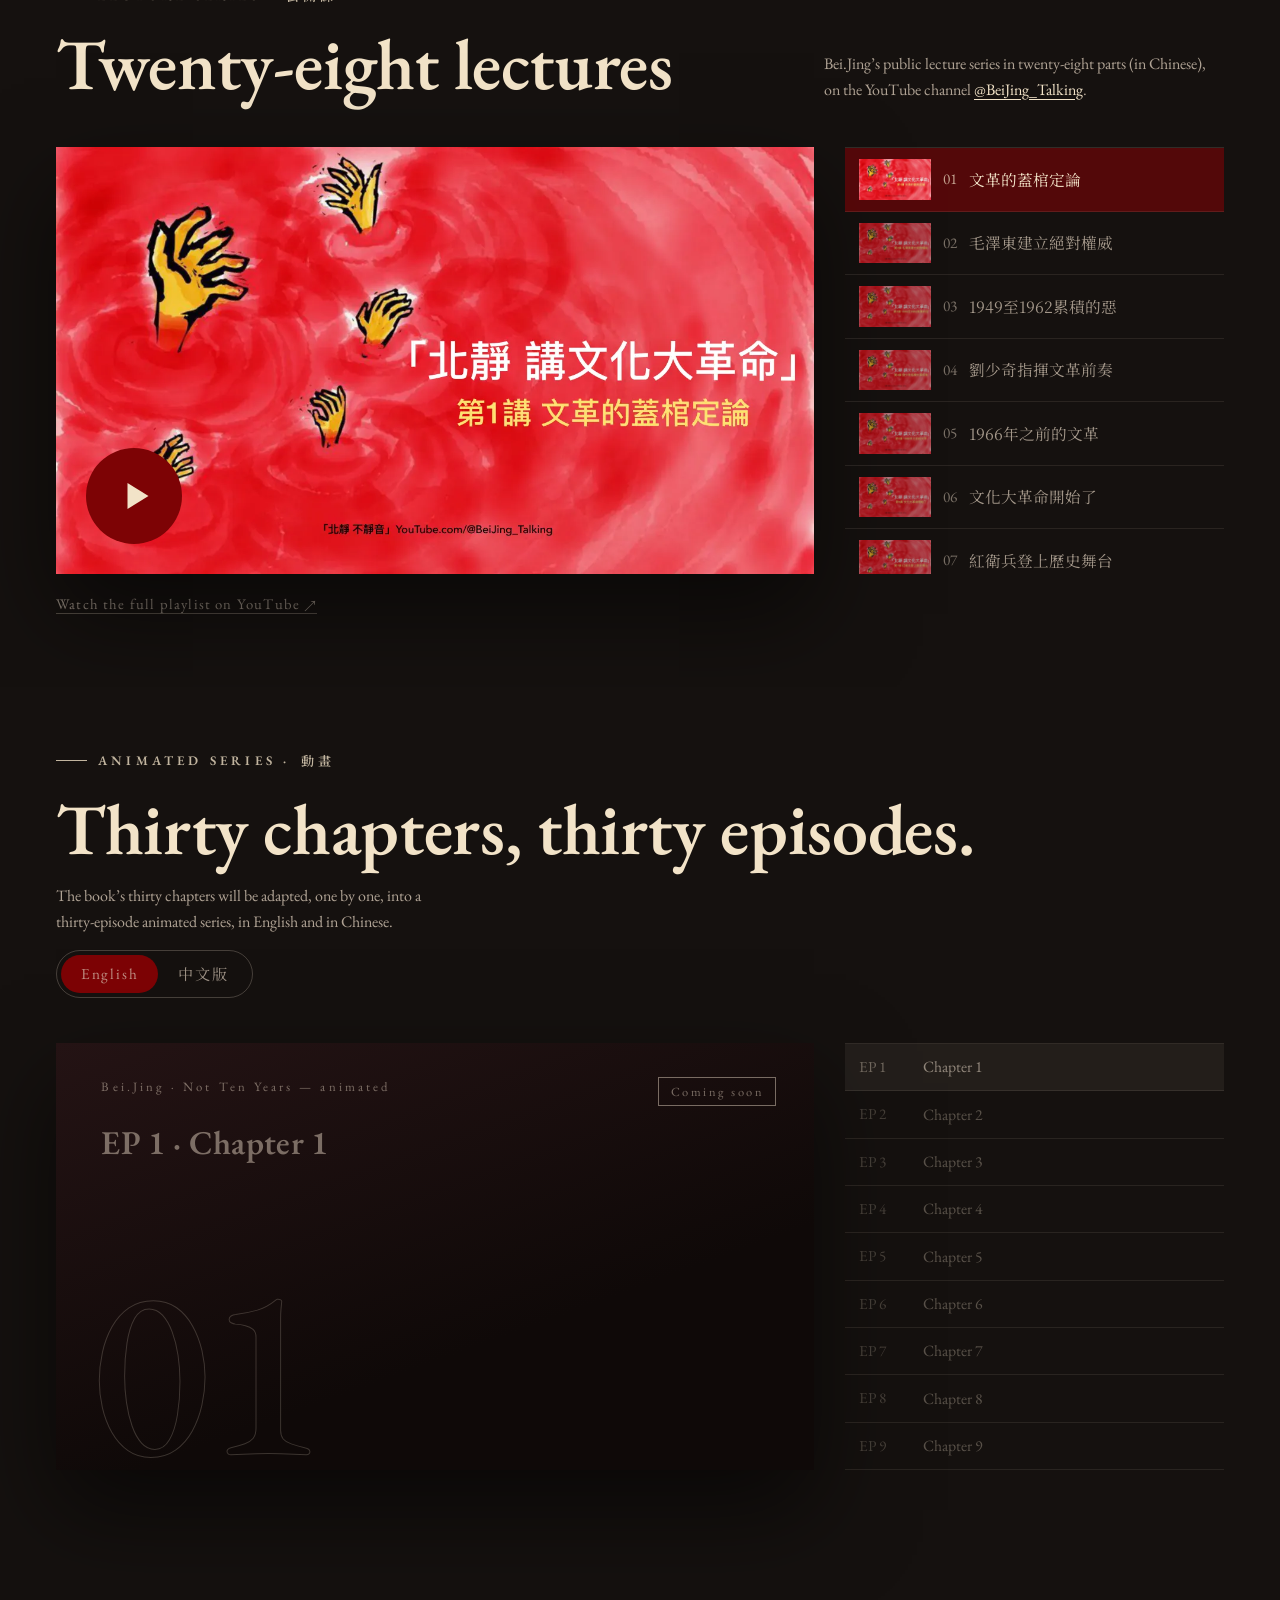
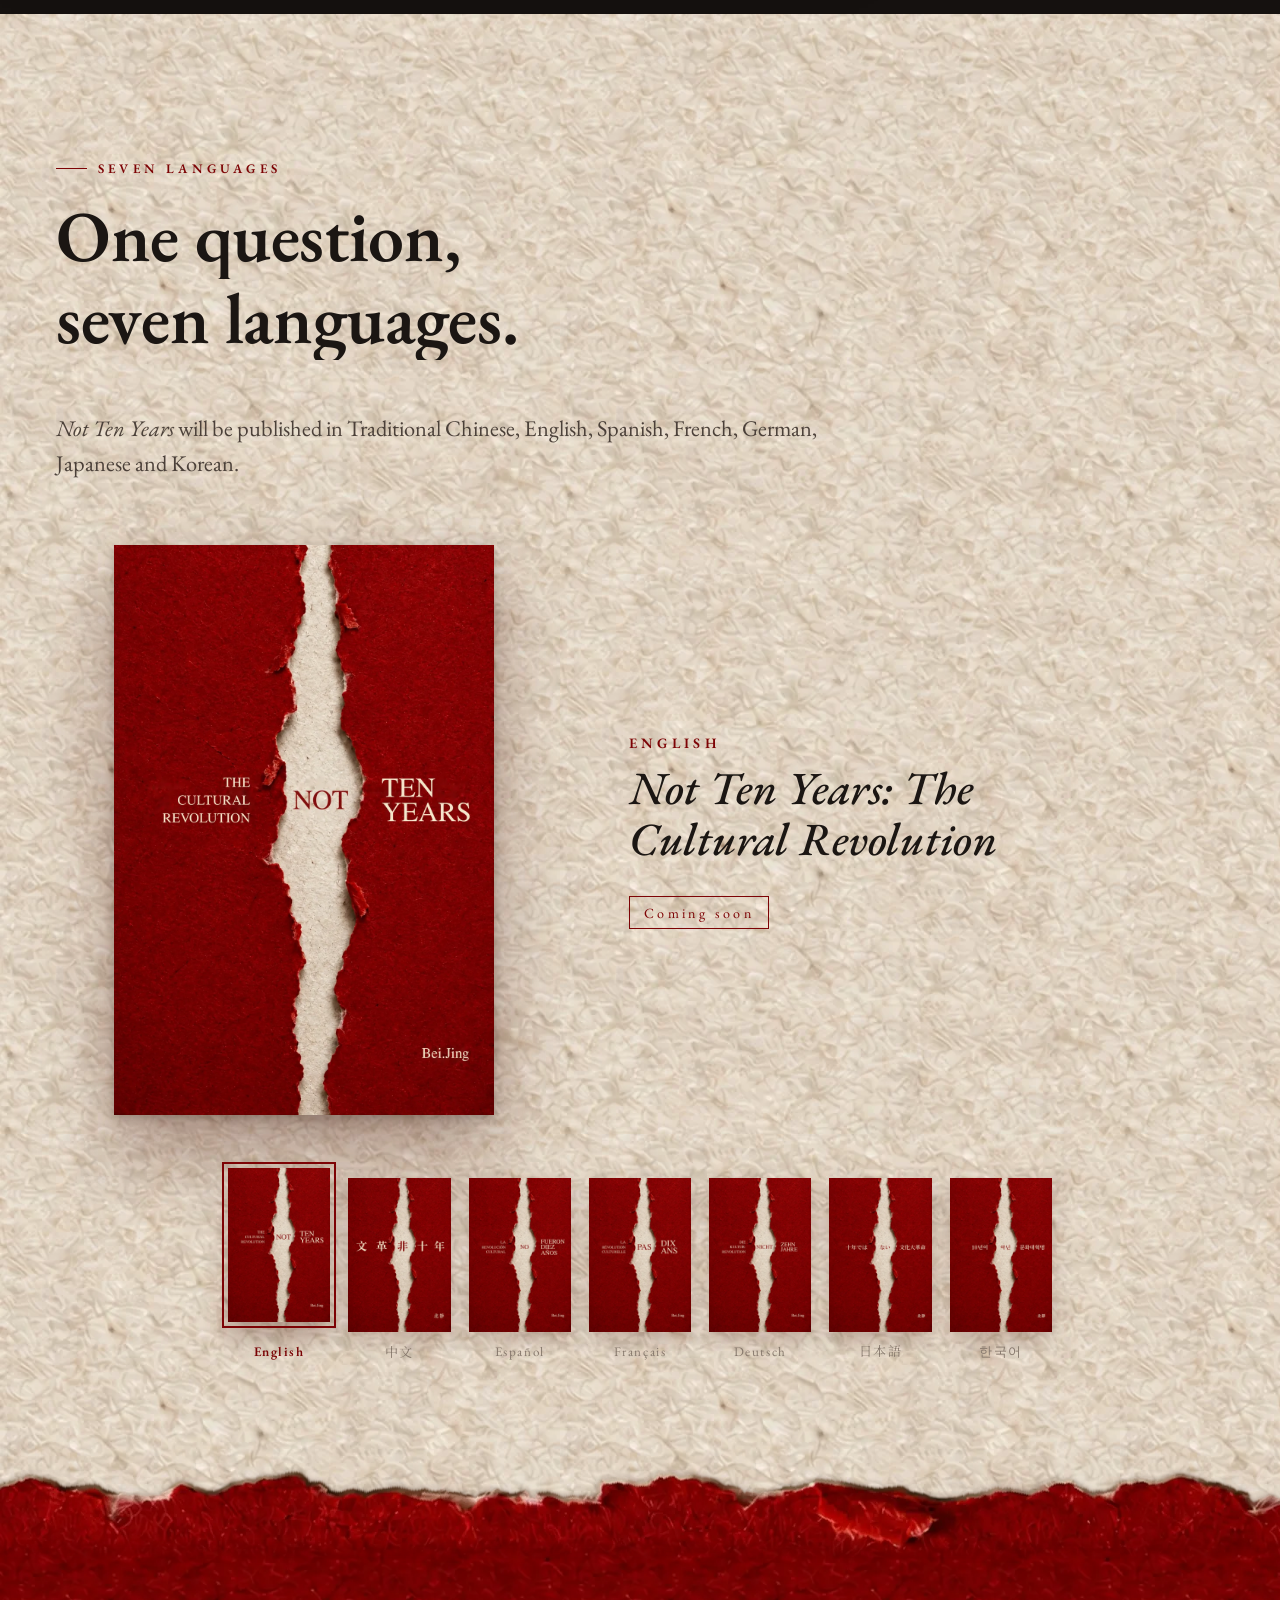
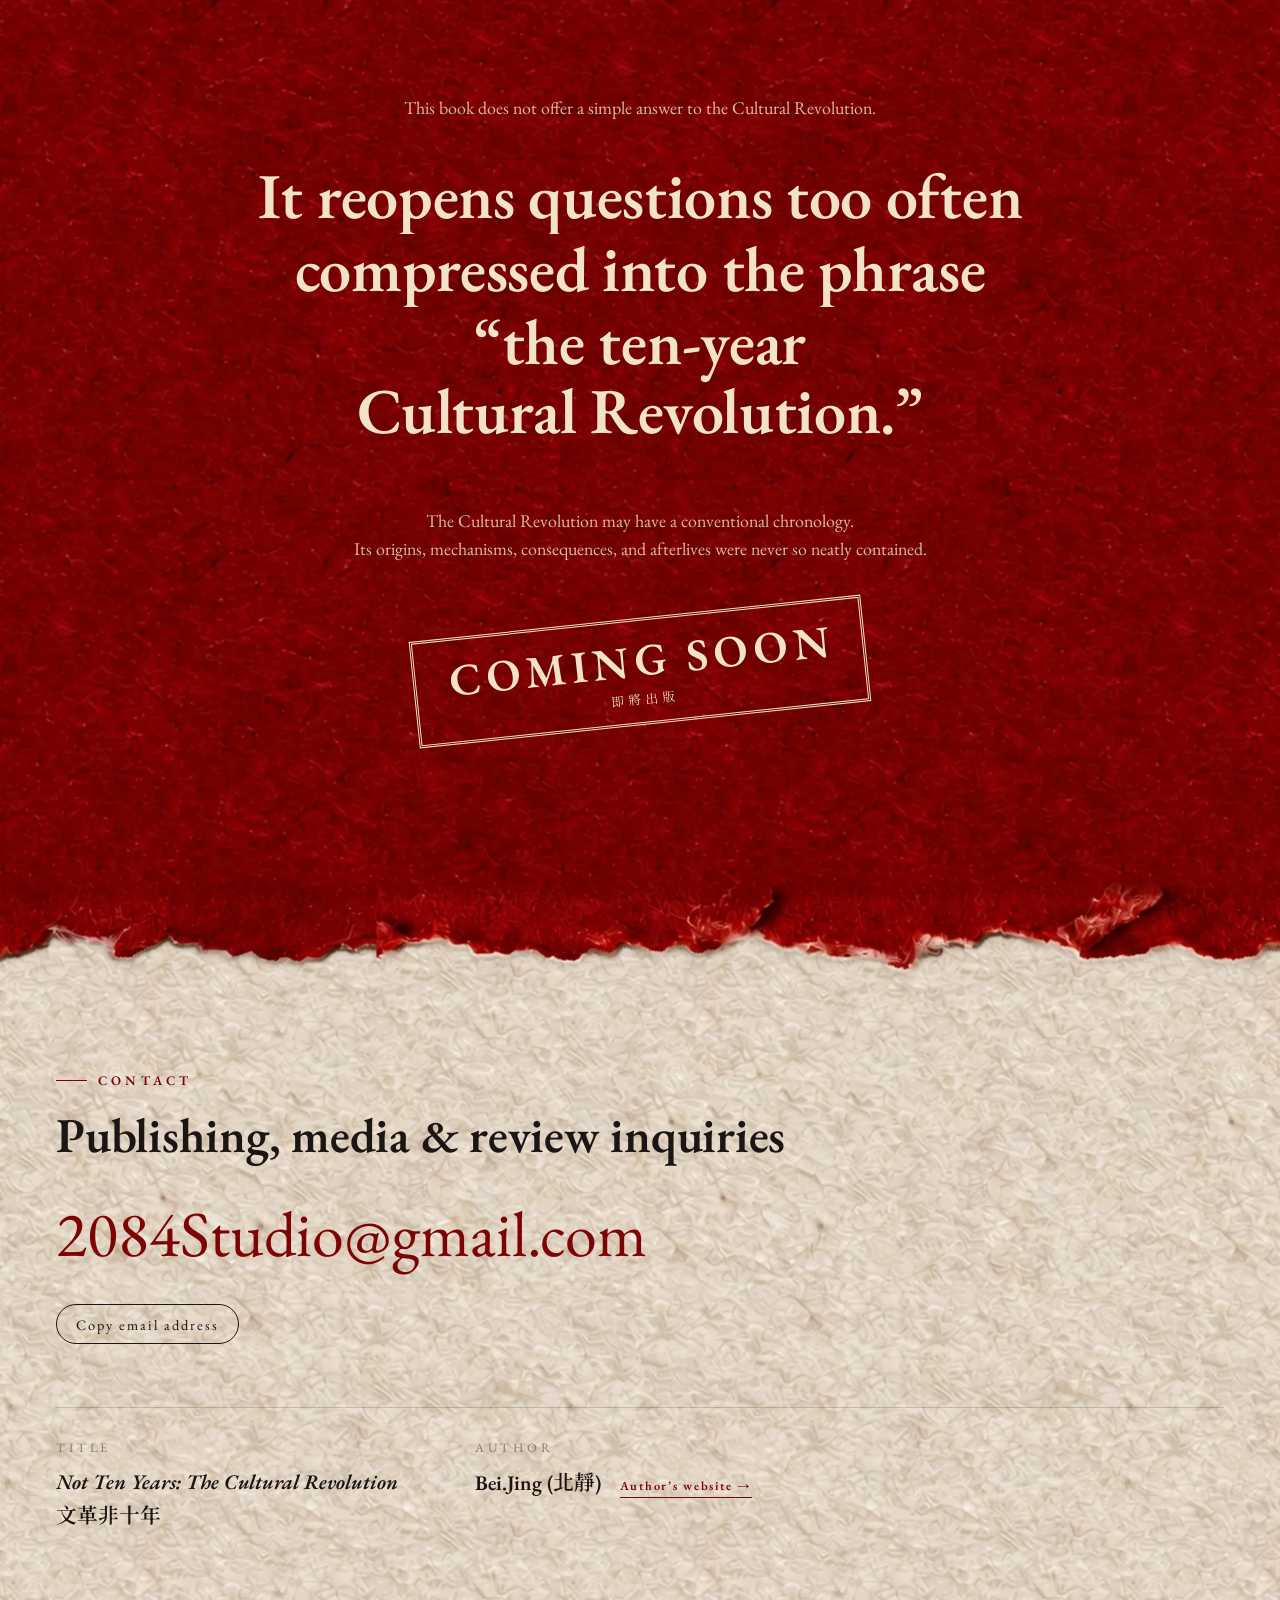
==== commit 7ea83bfe: "Animated series: player and episode index, like the lectures - Replace the 30-frame film strip with " ====
--- a/en/index.html
+++ b/en/index.html
@@ -7,17 +7,17 @@
 <meta name="description" content="Not Ten Years: The Cultural Revolution by Bei.Jing. Was the Cultural Revolution really only ten years long? A book that asks how such a revolution became possible. Coming soon, in seven languages.">
 <meta name="author" content="Bei.Jing">
 <meta name="theme-color" content="#7d0305">
-<link rel="canonical" href="https://culturalrevolution.2084studio.com/en/">
-<link rel="alternate" hreflang="zh-Hant" href="https://culturalrevolution.2084studio.com/">
-<link rel="alternate" hreflang="en" href="https://culturalrevolution.2084studio.com/en/">
-<link rel="alternate" hreflang="x-default" href="https://culturalrevolution.2084studio.com/">
+<link rel="canonical" href="https://not10.2084studio.com/en/">
+<link rel="alternate" hreflang="zh-Hant" href="https://not10.2084studio.com/">
+<link rel="alternate" hreflang="en" href="https://not10.2084studio.com/en/">
+<link rel="alternate" hreflang="x-default" href="https://not10.2084studio.com/">
 
 <meta property="og:type" content="book">
 <meta property="og:site_name" content="Not Ten Years · 文革非十年">
 <meta property="og:title" content="Not Ten Years: The Cultural Revolution — Bei.Jing">
 <meta property="og:description" content="Was the Cultural Revolution really only ten years long? How did a revolution like this become possible? Coming soon.">
-<meta property="og:url" content="https://culturalrevolution.2084studio.com/en/">
-<meta property="og:image" content="https://culturalrevolution.2084studio.com/assets/img/og-image.jpg">
+<meta property="og:url" content="https://not10.2084studio.com/en/">
+<meta property="og:image" content="https://not10.2084studio.com/assets/img/og-image.jpg">
 <meta property="og:image:width" content="1200">
 <meta property="og:image:height" content="630">
 <meta property="og:locale" content="en_US">
@@ -49,8 +49,8 @@
   "alternateName": "文革非十年",
   "author": { "@type": "Person", "name": "Bei.Jing", "alternateName": "北靜", "url": "https://beijing.2084studio.com/" },
   "inLanguage": ["zh-Hant", "en", "es", "fr", "de", "ja", "ko"],
-  "image": "https://culturalrevolution.2084studio.com/assets/covers/cover-en-1000.webp",
-  "url": "https://culturalrevolution.2084studio.com/en/",
+  "image": "https://not10.2084studio.com/assets/covers/cover-en-1000.webp",
+  "url": "https://not10.2084studio.com/en/",
   "description": "Was the Cultural Revolution really only ten years long? Not Ten Years is an attempt to rethink how the Cultural Revolution became possible."
 }
 </script>
@@ -308,7 +308,7 @@
   </section>
 
   <!-- 8 · Animated series -->
-  <section class="animation bg-night" id="animation" data-animation data-close="Close">
+  <section class="animation bg-night" id="animation" data-episodes data-lang="en" data-close="Close">
     <div class="wrap">
       <div class="media-head">
         <div>
@@ -316,67 +316,60 @@
           <h2 class="display reveal">Thirty chapters, thirty episodes.</h2>
         </div>
         <div class="media-head__side">
-          <p class="media-head__lede reveal">The book’s thirty chapters will be adapted, one by one, into a thirty-episode animated series, released in both English and Chinese.</p>
+          <p class="media-head__lede reveal">The book’s thirty chapters will be adapted, one by one, into a thirty-episode animated series, in English and in Chinese.</p>
           <div class="tabs tabs--dark reveal" role="tablist" aria-label="Choose the language of the series">
-            <button class="tab" role="tab" aria-selected="true" data-reel-lang="en">English</button>
-            <button class="tab" role="tab" aria-selected="false" data-reel-lang="zh" lang="zh-Hant">中文版</button>
+            <button class="tab" role="tab" aria-selected="true" data-ep-lang="en">English</button>
+            <button class="tab" role="tab" aria-selected="false" data-ep-lang="zh" lang="zh-Hant">中文版</button>
           </div>
         </div>
       </div>
-    </div>
-    <div class="reel reveal" role="group" aria-label="Thirty episodes, one per chapter">
-        <div class="reel__row" style="--dir:1">
-          <ol class="reel__frames" start="1">
-            <li class="reel__frame is-lit" data-zh="" data-en=""><span class="reel__ep">EP 01</span><span class="reel__no">01</span><span class="reel__ch">Chapter 1</span><span class="reel__status">Dec 2026</span></li>
-            <li class="reel__frame" data-zh="" data-en=""><span class="reel__ep">EP 02</span><span class="reel__no">02</span><span class="reel__ch">Chapter 2</span><span class="reel__status">Coming</span></li>
-            <li class="reel__frame" data-zh="" data-en=""><span class="reel__ep">EP 03</span><span class="reel__no">03</span><span class="reel__ch">Chapter 3</span><span class="reel__status">Coming</span></li>
-            <li class="reel__frame" data-zh="" data-en=""><span class="reel__ep">EP 04</span><span class="reel__no">04</span><span class="reel__ch">Chapter 4</span><span class="reel__status">Coming</span></li>
-            <li class="reel__frame" data-zh="" data-en=""><span class="reel__ep">EP 05</span><span class="reel__no">05</span><span class="reel__ch">Chapter 5</span><span class="reel__status">Coming</span></li>
-            <li class="reel__frame" data-zh="" data-en=""><span class="reel__ep">EP 06</span><span class="reel__no">06</span><span class="reel__ch">Chapter 6</span><span class="reel__status">Coming</span></li>
-          </ol>
-        </div>
-        <div class="reel__row" style="--dir:-1">
-          <ol class="reel__frames" start="7">
-            <li class="reel__frame" data-zh="" data-en=""><span class="reel__ep">EP 07</span><span class="reel__no">07</span><span class="reel__ch">Chapter 7</span><span class="reel__status">Coming</span></li>
-            <li class="reel__frame" data-zh="" data-en=""><span class="reel__ep">EP 08</span><span class="reel__no">08</span><span class="reel__ch">Chapter 8</span><span class="reel__status">Coming</span></li>
-            <li class="reel__frame" data-zh="" data-en=""><span class="reel__ep">EP 09</span><span class="reel__no">09</span><span class="reel__ch">Chapter 9</span><span class="reel__status">Coming</span></li>
-            <li class="reel__frame" data-zh="" data-en=""><span class="reel__ep">EP 10</span><span class="reel__no">10</span><span class="reel__ch">Chapter 10</span><span class="reel__status">Coming</span></li>
-            <li class="reel__frame" data-zh="" data-en=""><span class="reel__ep">EP 11</span><span class="reel__no">11</span><span class="reel__ch">Chapter 11</span><span class="reel__status">Coming</span></li>
-            <li class="reel__frame" data-zh="" data-en=""><span class="reel__ep">EP 12</span><span class="reel__no">12</span><span class="reel__ch">Chapter 12</span><span class="reel__status">Coming</span></li>
-          </ol>
-        </div>
-        <div class="reel__row" style="--dir:1">
-          <ol class="reel__frames" start="13">
-            <li class="reel__frame" data-zh="" data-en=""><span class="reel__ep">EP 13</span><span class="reel__no">13</span><span class="reel__ch">Chapter 13</span><span class="reel__status">Coming</span></li>
-            <li class="reel__frame" data-zh="" data-en=""><span class="reel__ep">EP 14</span><span class="reel__no">14</span><span class="reel__ch">Chapter 14</span><span class="reel__status">Coming</span></li>
-            <li class="reel__frame" data-zh="" data-en=""><span class="reel__ep">EP 15</span><span class="reel__no">15</span><span class="reel__ch">Chapter 15</span><span class="reel__status">Coming</span></li>
-            <li class="reel__frame" data-zh="" data-en=""><span class="reel__ep">EP 16</span><span class="reel__no">16</span><span class="reel__ch">Chapter 16</span><span class="reel__status">Coming</span></li>
-            <li class="reel__frame" data-zh="" data-en=""><span class="reel__ep">EP 17</span><span class="reel__no">17</span><span class="reel__ch">Chapter 17</span><span class="reel__status">Coming</span></li>
-            <li class="reel__frame" data-zh="" data-en=""><span class="reel__ep">EP 18</span><span class="reel__no">18</span><span class="reel__ch">Chapter 18</span><span class="reel__status">Coming</span></li>
-          </ol>
-        </div>
-        <div class="reel__row" style="--dir:-1">
-          <ol class="reel__frames" start="19">
-            <li class="reel__frame" data-zh="" data-en=""><span class="reel__ep">EP 19</span><span class="reel__no">19</span><span class="reel__ch">Chapter 19</span><span class="reel__status">Coming</span></li>
-            <li class="reel__frame" data-zh="" data-en=""><span class="reel__ep">EP 20</span><span class="reel__no">20</span><span class="reel__ch">Chapter 20</span><span class="reel__status">Coming</span></li>
-            <li class="reel__frame" data-zh="" data-en=""><span class="reel__ep">EP 21</span><span class="reel__no">21</span><span class="reel__ch">Chapter 21</span><span class="reel__status">Coming</span></li>
-            <li class="reel__frame" data-zh="" data-en=""><span class="reel__ep">EP 22</span><span class="reel__no">22</span><span class="reel__ch">Chapter 22</span><span class="reel__status">Coming</span></li>
-            <li class="reel__frame" data-zh="" data-en=""><span class="reel__ep">EP 23</span><span class="reel__no">23</span><span class="reel__ch">Chapter 23</span><span class="reel__status">Coming</span></li>
-            <li class="reel__frame" data-zh="" data-en=""><span class="reel__ep">EP 24</span><span class="reel__no">24</span><span class="reel__ch">Chapter 24</span><span class="reel__status">Coming</span></li>
-          </ol>
-        </div>
-        <div class="reel__row" style="--dir:1">
-          <ol class="reel__frames" start="25">
-            <li class="reel__frame" data-zh="" data-en=""><span class="reel__ep">EP 25</span><span class="reel__no">25</span><span class="reel__ch">Chapter 25</span><span class="reel__status">Coming</span></li>
-            <li class="reel__frame" data-zh="" data-en=""><span class="reel__ep">EP 26</span><span class="reel__no">26</span><span class="reel__ch">Chapter 26</span><span class="reel__status">Coming</span></li>
-            <li class="reel__frame" data-zh="" data-en=""><span class="reel__ep">EP 27</span><span class="reel__no">27</span><span class="reel__ch">Chapter 27</span><span class="reel__status">Coming</span></li>
-            <li class="reel__frame" data-zh="" data-en=""><span class="reel__ep">EP 28</span><span class="reel__no">28</span><span class="reel__ch">Chapter 28</span><span class="reel__status">Coming</span></li>
-            <li class="reel__frame" data-zh="" data-en=""><span class="reel__ep">EP 29</span><span class="reel__no">29</span><span class="reel__ch">Chapter 29</span><span class="reel__status">Coming</span></li>
-            <li class="reel__frame" data-zh="" data-en=""><span class="reel__ep">EP 30</span><span class="reel__no">30</span><span class="reel__ch">Chapter 30</span><span class="reel__status">Coming</span></li>
-          </ol>
-        </div>
-    </div>
-    <p class="wrap reel__count reveal">Rolling out from December 2026</p>
+      <div class="lectures__body reveal">
+        <div class="player lectures__player" data-ep-player>
+          <button class="ep-poster" type="button" data-ep-play>
+            <span class="ep-poster__series"></span>
+            <span class="ep-poster__no" data-ep-big></span>
+            <span class="ep-poster__title" data-ep-title></span>
+            <span class="ep-poster__tag" data-ep-tag></span>
+            <span class="player__btn" aria-hidden="true"></span>
+            <span class="visually-hidden">Play</span>
+          </button>
+        </div>
+        <div class="lectures__index">
+        <ol class="lectures__list ep__list" aria-label="Episodes">
+          <li><button type="button" data-ep="1" data-zh="" data-en="" data-sample-zh data-zh-no="第1集" data-zh-title="第一章" data-en-no="EP 1" data-en-title="Chapter 1" aria-current="true"><span class="lectures__no ep__no"></span><span class="lectures__title ep__title"></span><span class="ep__tag"></span></button></li>
+          <li><button type="button" data-ep="2" data-zh="" data-en="" data-zh-no="第2集" data-zh-title="第二章" data-en-no="EP 2" data-en-title="Chapter 2"><span class="lectures__no ep__no"></span><span class="lectures__title ep__title"></span><span class="ep__tag"></span></button></li>
+          <li><button type="button" data-ep="3" data-zh="" data-en="" data-zh-no="第3集" data-zh-title="第三章" data-en-no="EP 3" data-en-title="Chapter 3"><span class="lectures__no ep__no"></span><span class="lectures__title ep__title"></span><span class="ep__tag"></span></button></li>
+          <li><button type="button" data-ep="4" data-zh="" data-en="" data-zh-no="第4集" data-zh-title="第四章" data-en-no="EP 4" data-en-title="Chapter 4"><span class="lectures__no ep__no"></span><span class="lectures__title ep__title"></span><span class="ep__tag"></span></button></li>
+          <li><button type="button" data-ep="5" data-zh="" data-en="" data-zh-no="第5集" data-zh-title="第五章" data-en-no="EP 5" data-en-title="Chapter 5"><span class="lectures__no ep__no"></span><span class="lectures__title ep__title"></span><span class="ep__tag"></span></button></li>
+          <li><button type="button" data-ep="6" data-zh="" data-en="" data-zh-no="第6集" data-zh-title="第六章" data-en-no="EP 6" data-en-title="Chapter 6"><span class="lectures__no ep__no"></span><span class="lectures__title ep__title"></span><span class="ep__tag"></span></button></li>
+          <li><button type="button" data-ep="7" data-zh="" data-en="" data-zh-no="第7集" data-zh-title="第七章" data-en-no="EP 7" data-en-title="Chapter 7"><span class="lectures__no ep__no"></span><span class="lectures__title ep__title"></span><span class="ep__tag"></span></button></li>
+          <li><button type="button" data-ep="8" data-zh="" data-en="" data-zh-no="第8集" data-zh-title="第八章" data-en-no="EP 8" data-en-title="Chapter 8"><span class="lectures__no ep__no"></span><span class="lectures__title ep__title"></span><span class="ep__tag"></span></button></li>
+          <li><button type="button" data-ep="9" data-zh="" data-en="" data-zh-no="第9集" data-zh-title="第九章" data-en-no="EP 9" data-en-title="Chapter 9"><span class="lectures__no ep__no"></span><span class="lectures__title ep__title"></span><span class="ep__tag"></span></button></li>
+          <li><button type="button" data-ep="10" data-zh="" data-en="" data-zh-no="第10集" data-zh-title="第十章" data-en-no="EP 10" data-en-title="Chapter 10"><span class="lectures__no ep__no"></span><span class="lectures__title ep__title"></span><span class="ep__tag"></span></button></li>
+          <li><button type="button" data-ep="11" data-zh="" data-en="" data-zh-no="第11集" data-zh-title="第十一章" data-en-no="EP 11" data-en-title="Chapter 11"><span class="lectures__no ep__no"></span><span class="lectures__title ep__title"></span><span class="ep__tag"></span></button></li>
+          <li><button type="button" data-ep="12" data-zh="" data-en="" data-zh-no="第12集" data-zh-title="第十二章" data-en-no="EP 12" data-en-title="Chapter 12"><span class="lectures__no ep__no"></span><span class="lectures__title ep__title"></span><span class="ep__tag"></span></button></li>
+          <li><button type="button" data-ep="13" data-zh="" data-en="" data-zh-no="第13集" data-zh-title="第十三章" data-en-no="EP 13" data-en-title="Chapter 13"><span class="lectures__no ep__no"></span><span class="lectures__title ep__title"></span><span class="ep__tag"></span></button></li>
+          <li><button type="button" data-ep="14" data-zh="" data-en="" data-zh-no="第14集" data-zh-title="第十四章" data-en-no="EP 14" data-en-title="Chapter 14"><span class="lectures__no ep__no"></span><span class="lectures__title ep__title"></span><span class="ep__tag"></span></button></li>
+          <li><button type="button" data-ep="15" data-zh="" data-en="" data-zh-no="第15集" data-zh-title="第十五章" data-en-no="EP 15" data-en-title="Chapter 15"><span class="lectures__no ep__no"></span><span class="lectures__title ep__title"></span><span class="ep__tag"></span></button></li>
+          <li><button type="button" data-ep="16" data-zh="" data-en="" data-zh-no="第16集" data-zh-title="第十六章" data-en-no="EP 16" data-en-title="Chapter 16"><span class="lectures__no ep__no"></span><span class="lectures__title ep__title"></span><span class="ep__tag"></span></button></li>
+          <li><button type="button" data-ep="17" data-zh="" data-en="" data-zh-no="第17集" data-zh-title="第十七章" data-en-no="EP 17" data-en-title="Chapter 17"><span class="lectures__no ep__no"></span><span class="lectures__title ep__title"></span><span class="ep__tag"></span></button></li>
+          <li><button type="button" data-ep="18" data-zh="" data-en="" data-zh-no="第18集" data-zh-title="第十八章" data-en-no="EP 18" data-en-title="Chapter 18"><span class="lectures__no ep__no"></span><span class="lectures__title ep__title"></span><span class="ep__tag"></span></button></li>
+          <li><button type="button" data-ep="19" data-zh="" data-en="" data-zh-no="第19集" data-zh-title="第十九章" data-en-no="EP 19" data-en-title="Chapter 19"><span class="lectures__no ep__no"></span><span class="lectures__title ep__title"></span><span class="ep__tag"></span></button></li>
+          <li><button type="button" data-ep="20" data-zh="" data-en="" data-zh-no="第20集" data-zh-title="第二十章" data-en-no="EP 20" data-en-title="Chapter 20"><span class="lectures__no ep__no"></span><span class="lectures__title ep__title"></span><span class="ep__tag"></span></button></li>
+          <li><button type="button" data-ep="21" data-zh="" data-en="" data-zh-no="第21集" data-zh-title="第二十一章" data-en-no="EP 21" data-en-title="Chapter 21"><span class="lectures__no ep__no"></span><span class="lectures__title ep__title"></span><span class="ep__tag"></span></button></li>
+          <li><button type="button" data-ep="22" data-zh="" data-en="" data-zh-no="第22集" data-zh-title="第二十二章" data-en-no="EP 22" data-en-title="Chapter 22"><span class="lectures__no ep__no"></span><span class="lectures__title ep__title"></span><span class="ep__tag"></span></button></li>
+          <li><button type="button" data-ep="23" data-zh="" data-en="" data-zh-no="第23集" data-zh-title="第二十三章" data-en-no="EP 23" data-en-title="Chapter 23"><span class="lectures__no ep__no"></span><span class="lectures__title ep__title"></span><span class="ep__tag"></span></button></li>
+          <li><button type="button" data-ep="24" data-zh="" data-en="" data-zh-no="第24集" data-zh-title="第二十四章" data-en-no="EP 24" data-en-title="Chapter 24"><span class="lectures__no ep__no"></span><span class="lectures__title ep__title"></span><span class="ep__tag"></span></button></li>
+          <li><button type="button" data-ep="25" data-zh="" data-en="" data-zh-no="第25集" data-zh-title="第二十五章" data-en-no="EP 25" data-en-title="Chapter 25"><span class="lectures__no ep__no"></span><span class="lectures__title ep__title"></span><span class="ep__tag"></span></button></li>
+          <li><button type="button" data-ep="26" data-zh="" data-en="" data-zh-no="第26集" data-zh-title="第二十六章" data-en-no="EP 26" data-en-title="Chapter 26"><span class="lectures__no ep__no"></span><span class="lectures__title ep__title"></span><span class="ep__tag"></span></button></li>
+          <li><button type="button" data-ep="27" data-zh="" data-en="" data-zh-no="第27集" data-zh-title="第二十七章" data-en-no="EP 27" data-en-title="Chapter 27"><span class="lectures__no ep__no"></span><span class="lectures__title ep__title"></span><span class="ep__tag"></span></button></li>
+          <li><button type="button" data-ep="28" data-zh="" data-en="" data-zh-no="第28集" data-zh-title="第二十八章" data-en-no="EP 28" data-en-title="Chapter 28"><span class="lectures__no ep__no"></span><span class="lectures__title ep__title"></span><span class="ep__tag"></span></button></li>
+          <li><button type="button" data-ep="29" data-zh="" data-en="" data-zh-no="第29集" data-zh-title="第二十九章" data-en-no="EP 29" data-en-title="Chapter 29"><span class="lectures__no ep__no"></span><span class="lectures__title ep__title"></span><span class="ep__tag"></span></button></li>
+          <li><button type="button" data-ep="30" data-zh="" data-en="" data-zh-no="第30集" data-zh-title="第三十章" data-en-no="EP 30" data-en-title="Chapter 30"><span class="lectures__no ep__no"></span><span class="lectures__title ep__title"></span><span class="ep__tag"></span></button></li>
+        </ol>
+        </div>
+      </div>
+    </div>
   </section>
 
   <!-- 9 · Editions -->
--- a/assets/css/style.css
+++ b/assets/css/style.css
@@ -885,80 +885,44 @@
 .lectures__no { font-family: var(--font-en); font-size: .95rem; font-variant-numeric: lining-nums tabular-nums; opacity: .7; }
 .lectures__title { font-size: .98rem; line-height: 1.5; }
 
-.animation { padding-block: clamp(40px, 7vh, 80px) clamp(110px, 16vh, 170px); overflow-x: clip; }
-.reel { display: grid; gap: 12px; }
-.reel__row {
-  position: relative; padding: 22px 0;
-  background: #0b0807;
-  transform: translateX(var(--shift, 0px));
-  will-change: transform;
-}
-.reel__row::before, .reel__row::after {             /* sprocket holes */
-  content: ""; position: absolute; left: -120px; right: -120px; height: 7px;
-  background: repeating-linear-gradient(90deg, rgba(219, 204, 186, .14) 0 11px, transparent 11px 24px);
-}
-.reel__row::before { top: 7px; }
-.reel__row::after { bottom: 7px; }
-.reel__frames {
-  list-style: none; margin: 0 auto; padding: 0 var(--gutter);
-  max-width: calc(var(--wrap) + var(--gutter) * 2);
-  display: grid; grid-template-columns: repeat(6, minmax(0, 1fr)); gap: 10px;
-}
-.reel__frame {
-  position: relative; aspect-ratio: 16 / 10; overflow: hidden;
-  color: var(--cream-hi);
-  background: linear-gradient(160deg, #2d0709, #150405 58%, #0e0405);
-  border: 1px solid rgba(219, 204, 186, .08);
-  transition: border-color .4s, transform .5s var(--ease);
-}
-.reel__frame::before {
-  content: ""; position: absolute; inset: 0;
-  background: var(--bg-red); opacity: .16; mix-blend-mode: screen;
-}
-.reel__frame > span { position: absolute; }
-.reel__ep { left: 8%; top: 8%; font-family: var(--font-en); font-size: .68rem; letter-spacing: .2em; opacity: .6; }
-.reel__status { right: 7%; top: 8%; font-size: .62rem; letter-spacing: .16em; color: rgba(219, 204, 186, .55); }
-.reel__status::before { content: ""; display: inline-block; width: 5px; height: 5px; margin-right: .5em; border-radius: 50%; background: var(--red); vertical-align: middle; box-shadow: 0 0 0 2px rgba(125, 3, 5, .3); }
-.reel__no {
-  right: 6%; bottom: -.06em;
-  font-family: var(--font-en); font-size: clamp(2.2rem, 4.4vw, 3.8rem); line-height: 1;
-  color: transparent; -webkit-text-stroke: 1px rgba(242, 227, 200, .42);
-  font-variant-numeric: lining-nums;
-}
-.reel__ch { left: 8%; bottom: 10%; font-size: clamp(.76rem, 1vw, .95rem); font-weight: 600; letter-spacing: .1em; }
-.reel__frame:hover { border-color: rgba(219, 204, 186, .3); }
-.reel__frame:not(.is-lit):not(.is-out) { opacity: .32; filter: grayscale(.6); }
-.reel__frame.is-lit { background: var(--bg-red); border-color: rgba(242, 227, 200, .45); box-shadow: 0 0 40px rgba(125, 3, 5, .55); }
-.reel__frame.is-lit::before { opacity: 0; }
-.reel__frame.is-lit .reel__no { -webkit-text-stroke-color: rgba(242, 227, 200, .85); }
-.reel__frame.is-lit .reel__status { color: var(--cream-hi); }
-.reel__frame.is-out { cursor: pointer; background-size: cover; background-position: center; }
-.reel__frame.is-out::before { background: linear-gradient(transparent 40%, rgba(0, 0, 0, .75)); opacity: 1; mix-blend-mode: normal; }
-.reel__frame.is-out .reel__status { display: none; }
-.reel__count { margin-top: 26px; font-size: .92rem; letter-spacing: .1em; color: rgba(219, 204, 186, .6); }
-
-.video-modal {
-  position: fixed; inset: 0; z-index: 90;
-  display: grid; place-items: center; padding: 20px;
-  background: rgba(10, 6, 5, .88);
-}
-.video-modal[hidden] { display: none; }
-.video-modal__box { position: relative; width: min(1100px, 100%); aspect-ratio: 16 / 9; background: #000; }
-.video-modal__box iframe { position: absolute; inset: 0; width: 100%; height: 100%; border: 0; }
-.video-modal__close {
-  position: absolute; right: 0; bottom: calc(100% + 10px);
-  border: 1px solid rgba(219, 204, 186, .4); border-radius: 999px; background: none;
-  color: var(--cream); padding: .3em 1em; cursor: pointer; letter-spacing: .12em;
-}
+.animation { padding-block: clamp(40px, 7vh, 80px) clamp(110px, 16vh, 170px); }
+.ep-poster {
+  position: absolute; inset: 0; width: 100%; height: 100%;
+  border: 0; padding: 0; overflow: hidden; text-align: left; cursor: default;
+  color: rgba(219, 204, 186, .5);
+  background: linear-gradient(160deg, #241314, #0f0908 65%);
+}
+.ep-poster > * { position: absolute; }
+.ep-poster__series { left: 6%; top: 8%; font-size: clamp(.68rem, 1vw, .86rem); letter-spacing: .24em; }
+.ep-poster__title { left: 6%; top: 17%; font-size: clamp(1.3rem, 2.6vw, 2.3rem); font-weight: 900; letter-spacing: .06em; }
+.ep-poster__title:lang(en), :lang(en) > .ep-poster__title { font-weight: 600; letter-spacing: .01em; }
+.ep-poster__no {
+  left: 4.5%; bottom: -.08em; line-height: 1;
+  font-family: var(--font-en); font-weight: 500; font-size: clamp(6rem, 19vw, 16rem); letter-spacing: -.03em;
+  color: transparent; -webkit-text-stroke: 1px rgba(219, 204, 186, .22);
+}
+.ep-poster__tag {
+  right: 5%; top: 8%; padding: .28em .9em;
+  border: 1px solid currentColor; font-size: .78rem; letter-spacing: .2em;
+}
+.ep-poster .player__btn { display: none; left: auto; top: auto; right: 6%; bottom: 10%; margin: 0; }
+.is-lit .ep-poster { background: var(--bg-red); color: var(--cream-hi); }
+.is-lit .ep-poster::before { content: ""; position: absolute; inset: 0; background: radial-gradient(ellipse at 28% 38%, transparent 25%, rgba(18, 0, 0, .55)); }
+.is-lit .ep-poster__no { -webkit-text-stroke-color: rgba(242, 227, 200, .6); }
+.is-playable .ep-poster { cursor: pointer; }
+.is-playable .ep-poster .player__btn { display: block; }
+.ep__list button:not(.is-lit) { color: rgba(219, 204, 186, .34); }
+.ep__list button[aria-current="true"]:not(.is-lit) { background: rgba(219, 204, 186, .07); color: rgba(219, 204, 186, .6); }
+.ep__list button.is-lit .ep__no { color: var(--cream-hi); opacity: 1; }
+.ep__list .ep__no { min-width: 3.4em; }
+.ep__tag { margin-left: auto; font-size: .7rem; letter-spacing: .16em; color: var(--cream-hi); }
+.ep__tag:not(:empty) { padding: .1em .6em; border: 1px solid rgba(242, 227, 200, .45); }
+
 
 @media (max-width: 860px) {
   .lectures__body { grid-template-columns: 1fr; }
   .lectures__index { min-height: 0; }
   .lectures__list { position: static; max-height: 340px; }
-  .reel__row { transform: none; }
-  .reel__frames { display: flex; overflow-x: auto; scroll-snap-type: x mandatory; scrollbar-width: none; }
-  .reel__frames::-webkit-scrollbar { display: none; }
-  .reel__frame { flex: 0 0 min(42vw, 180px); scroll-snap-align: start; }
 }
 
 /* ==========================================================
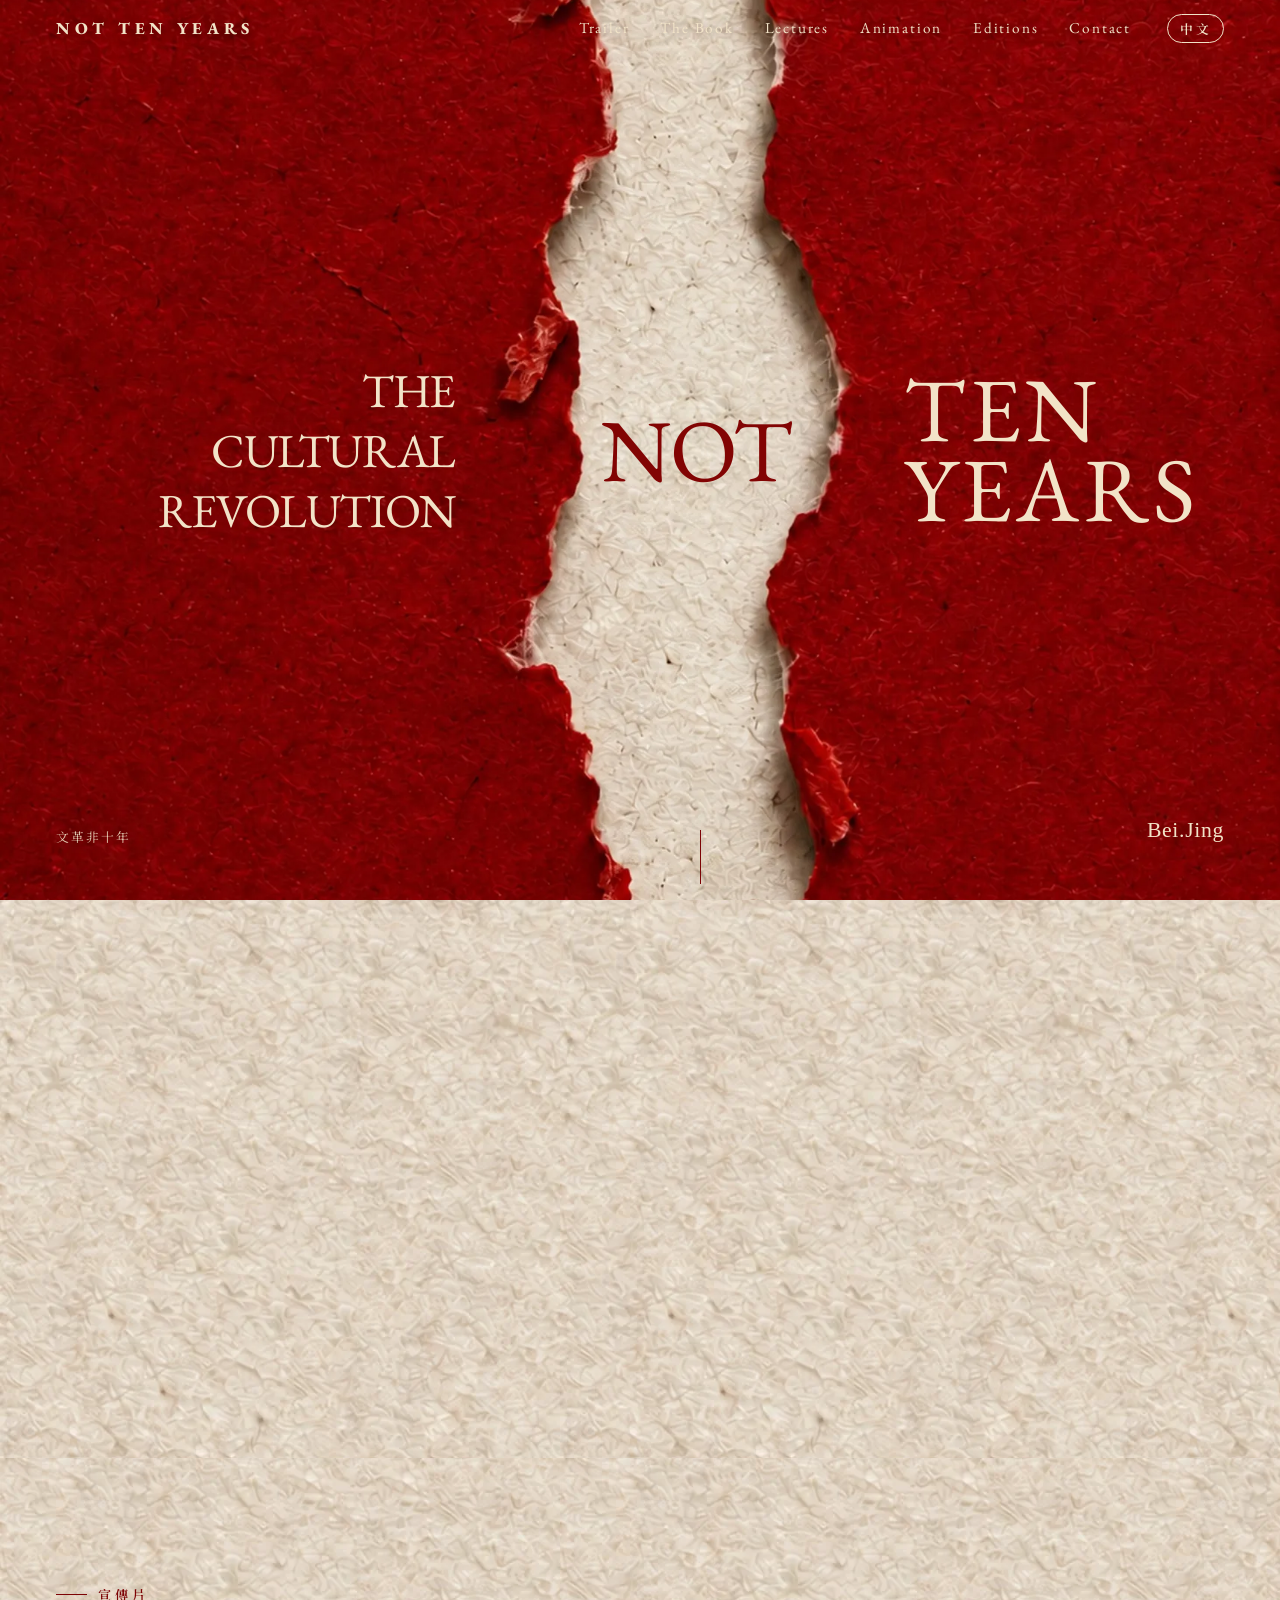
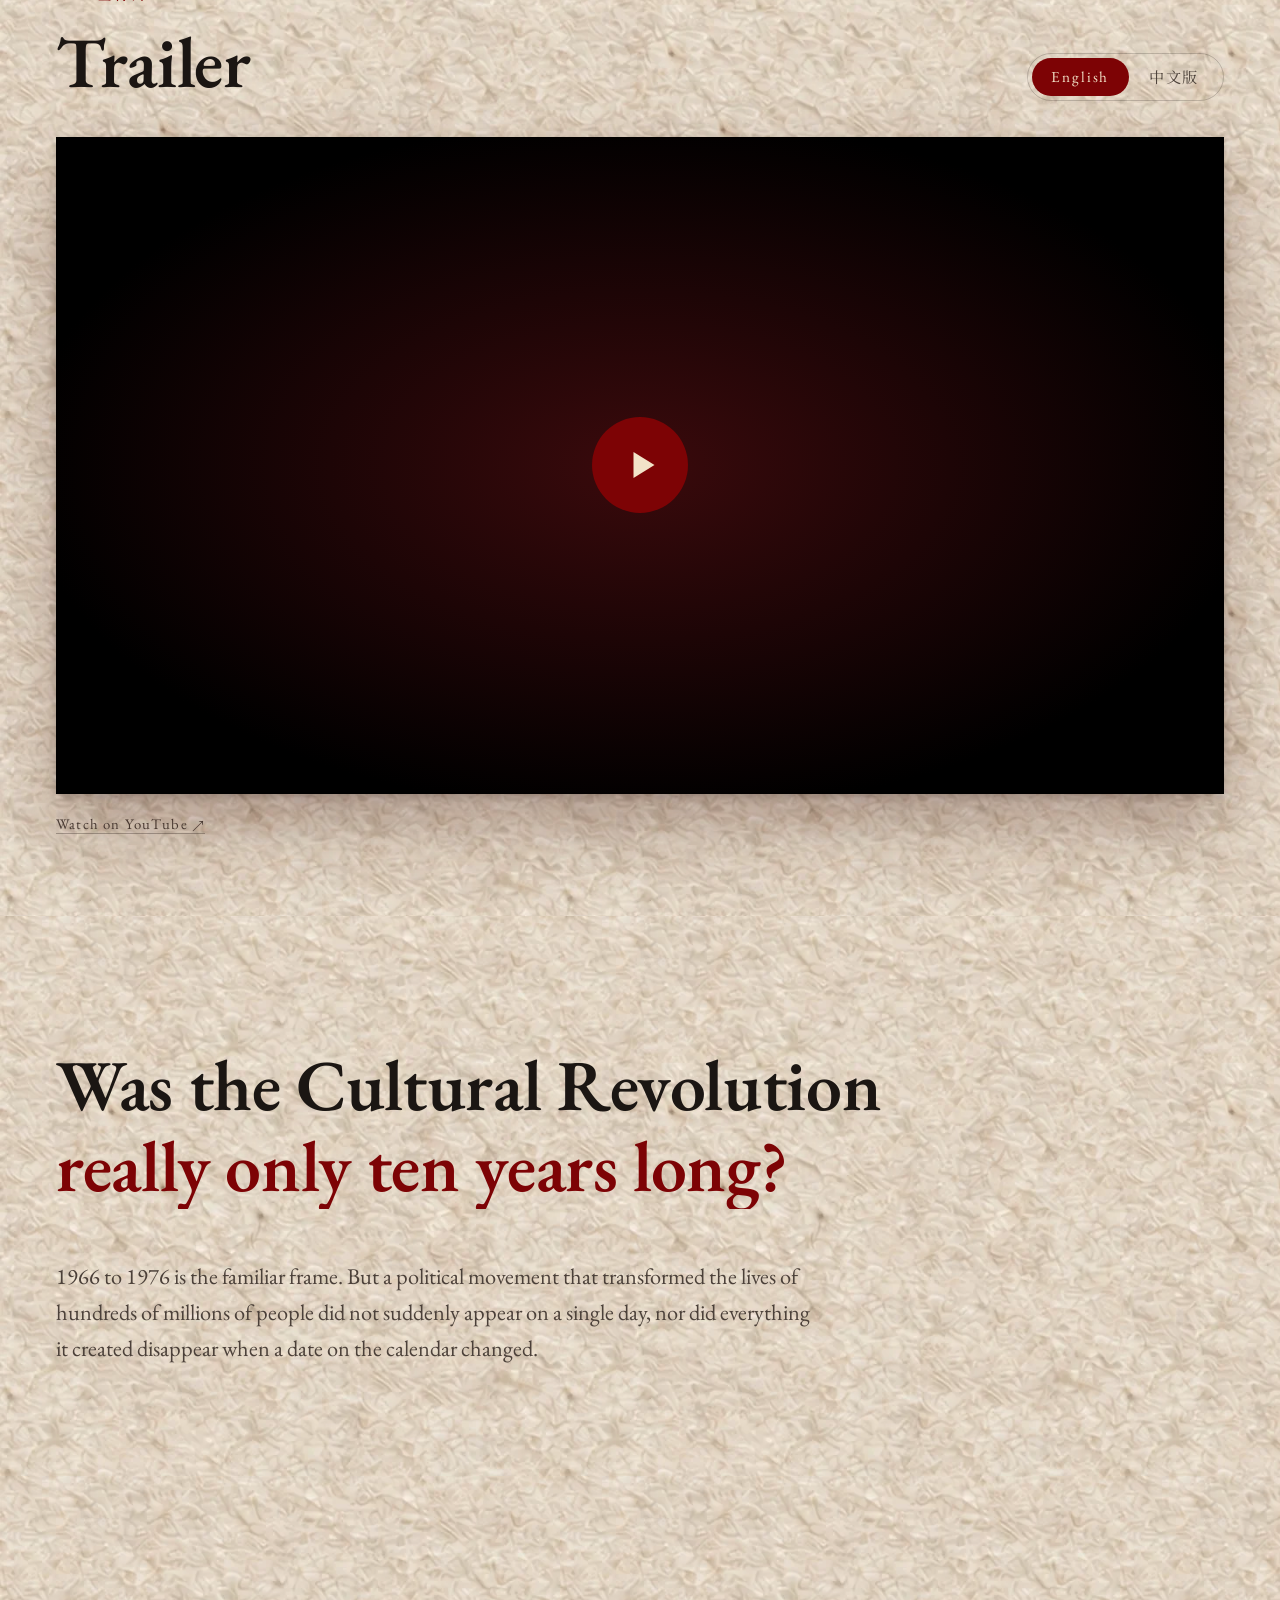
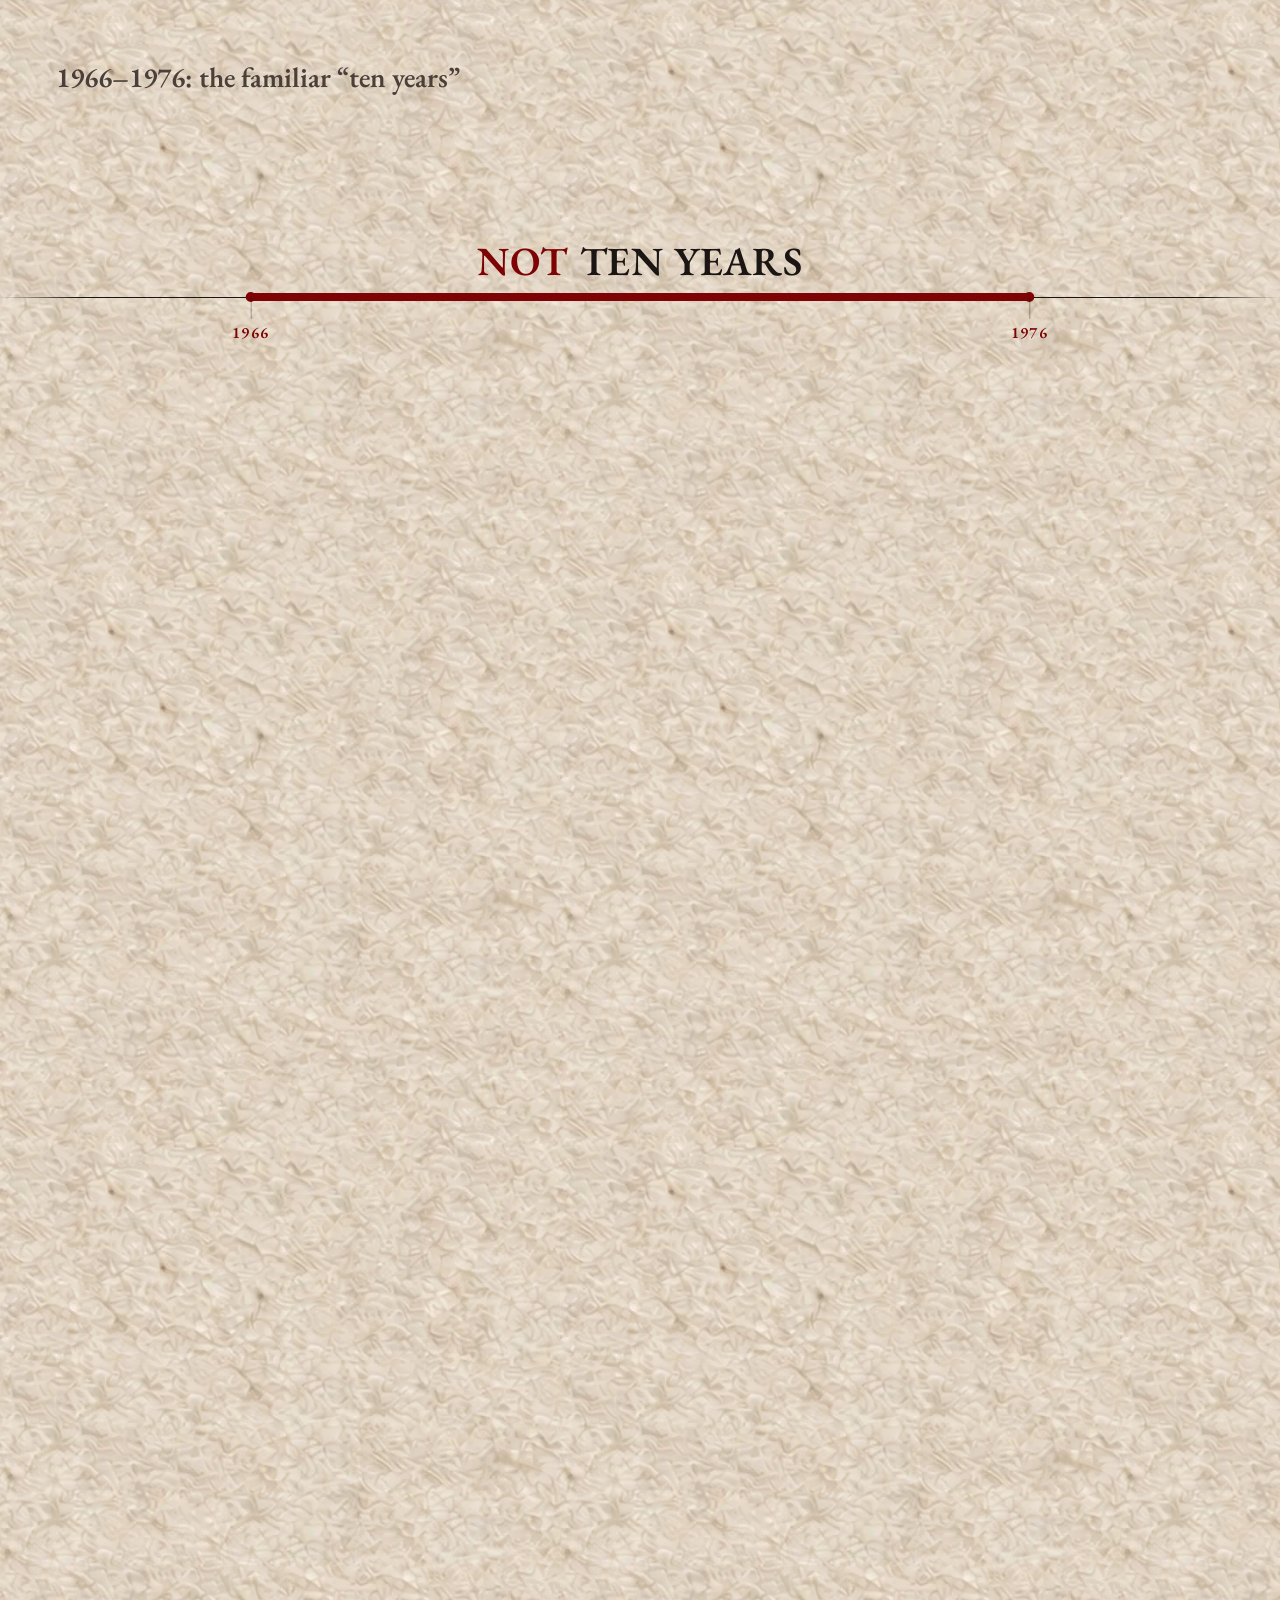
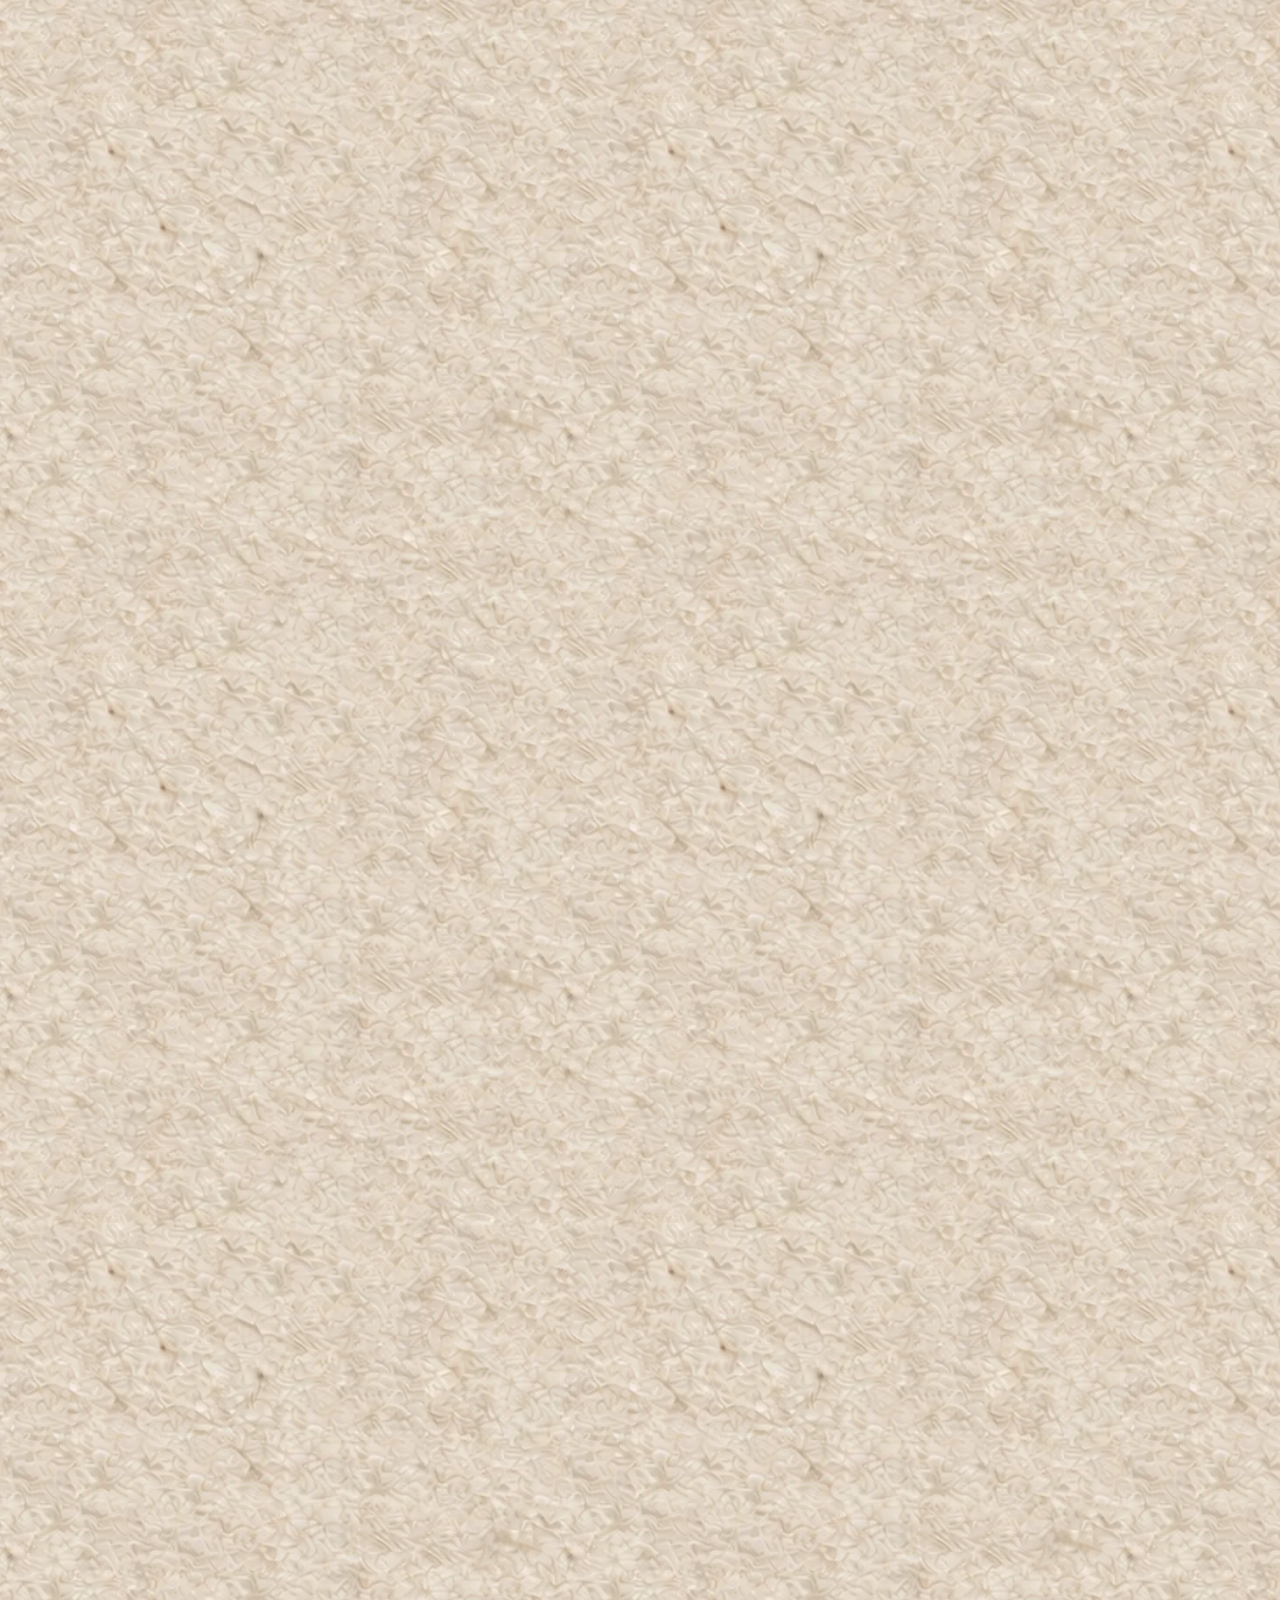
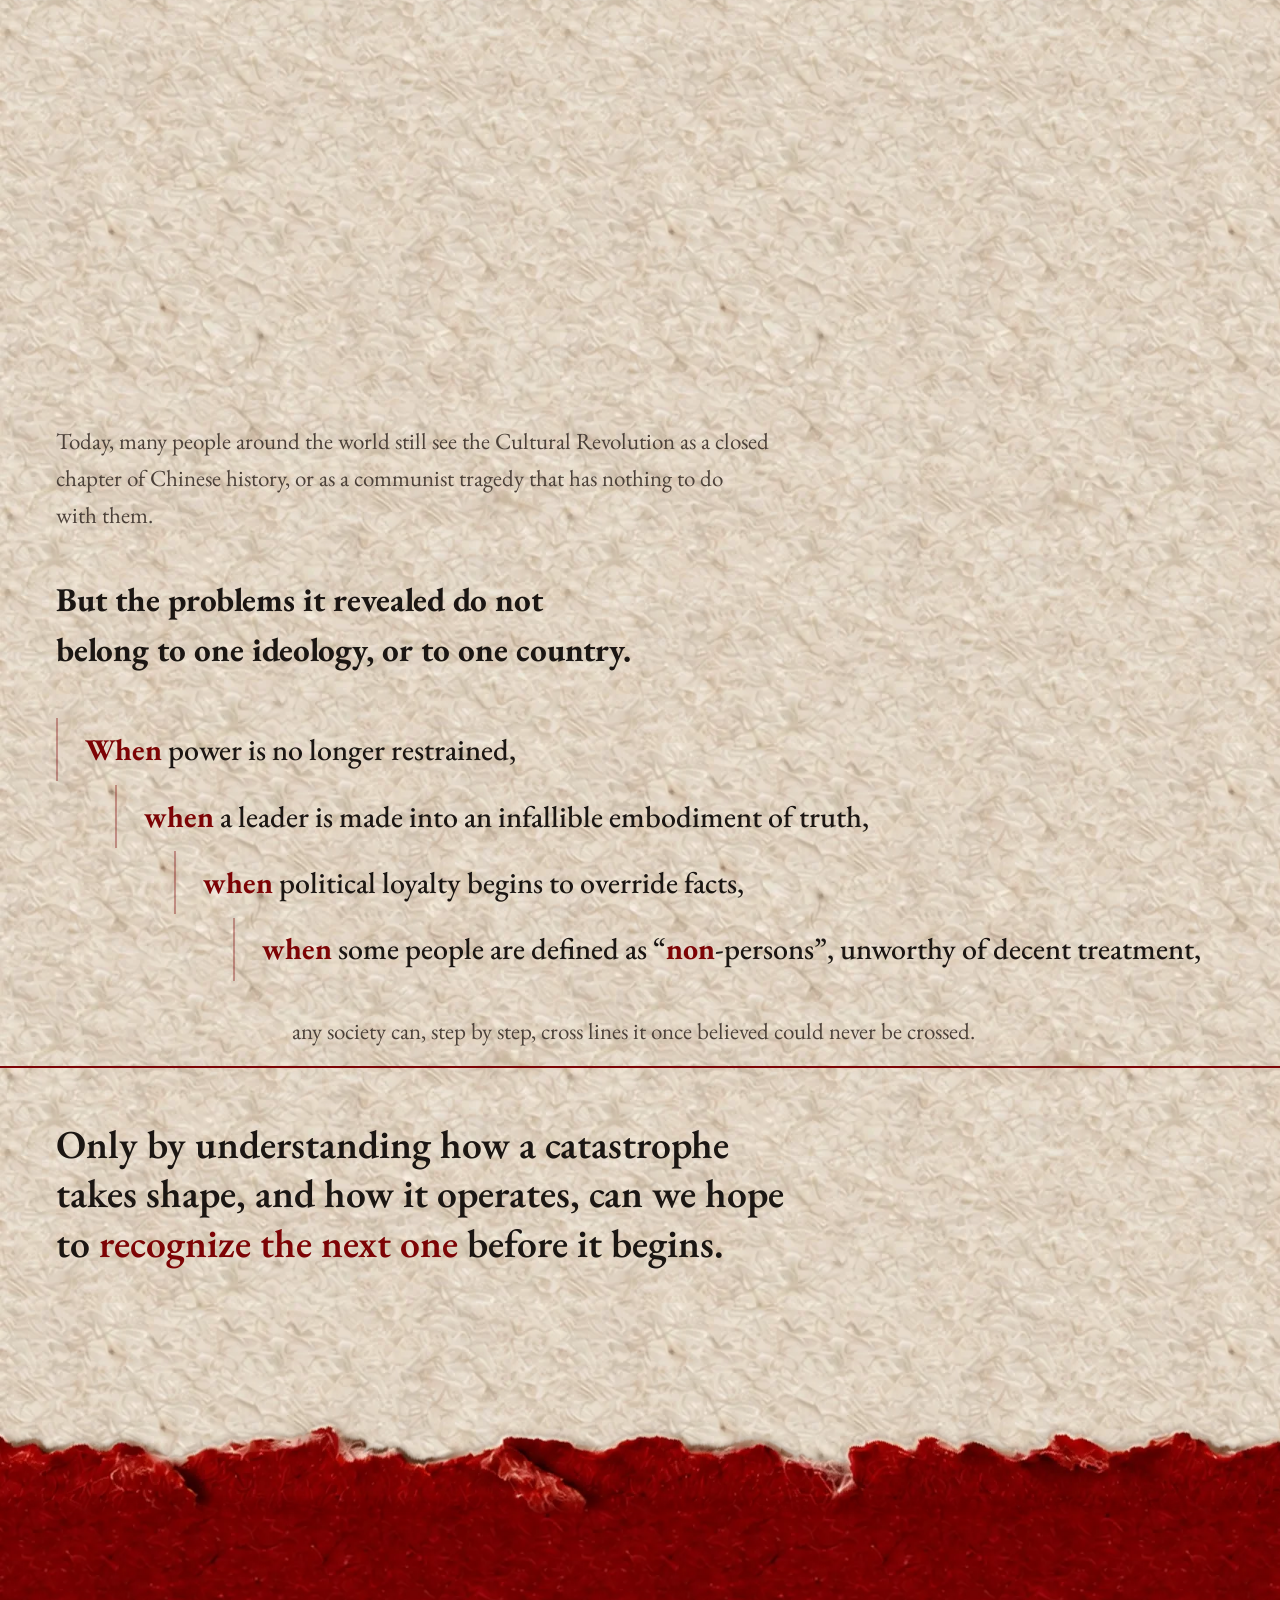
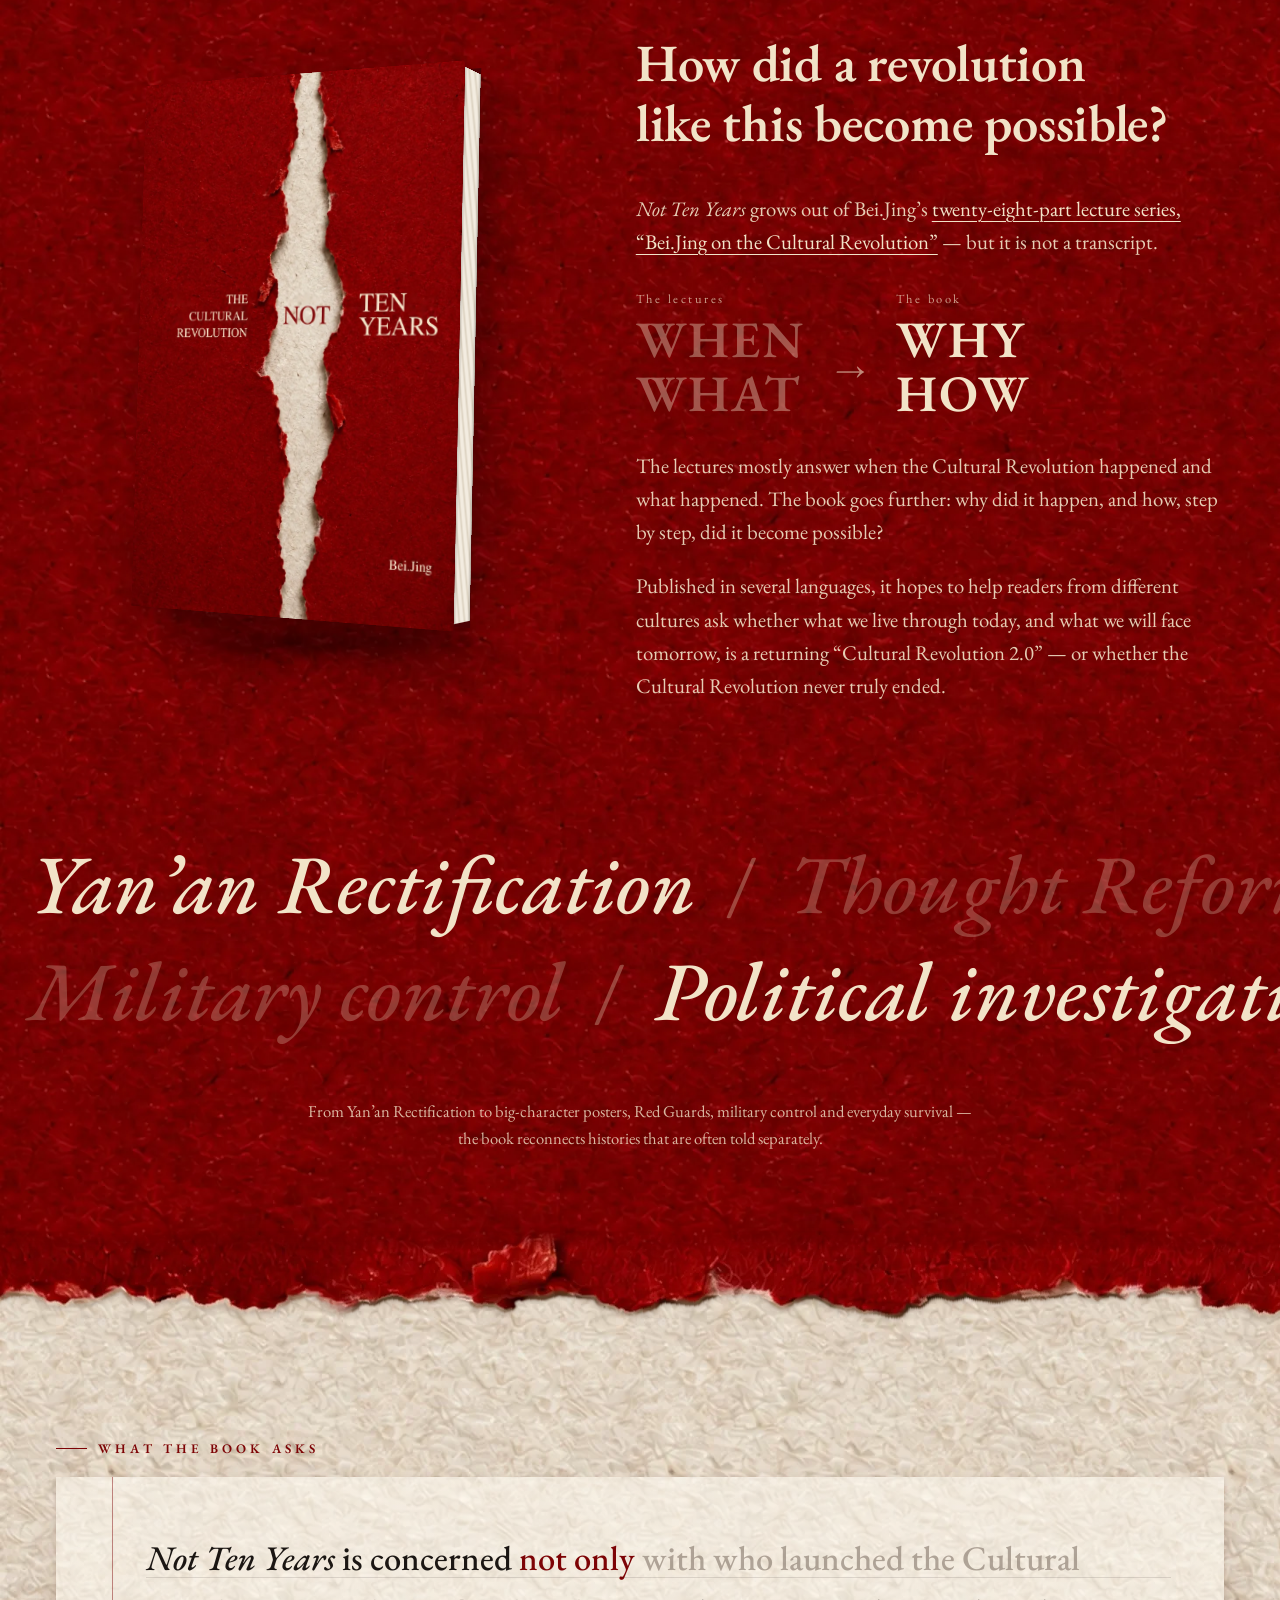
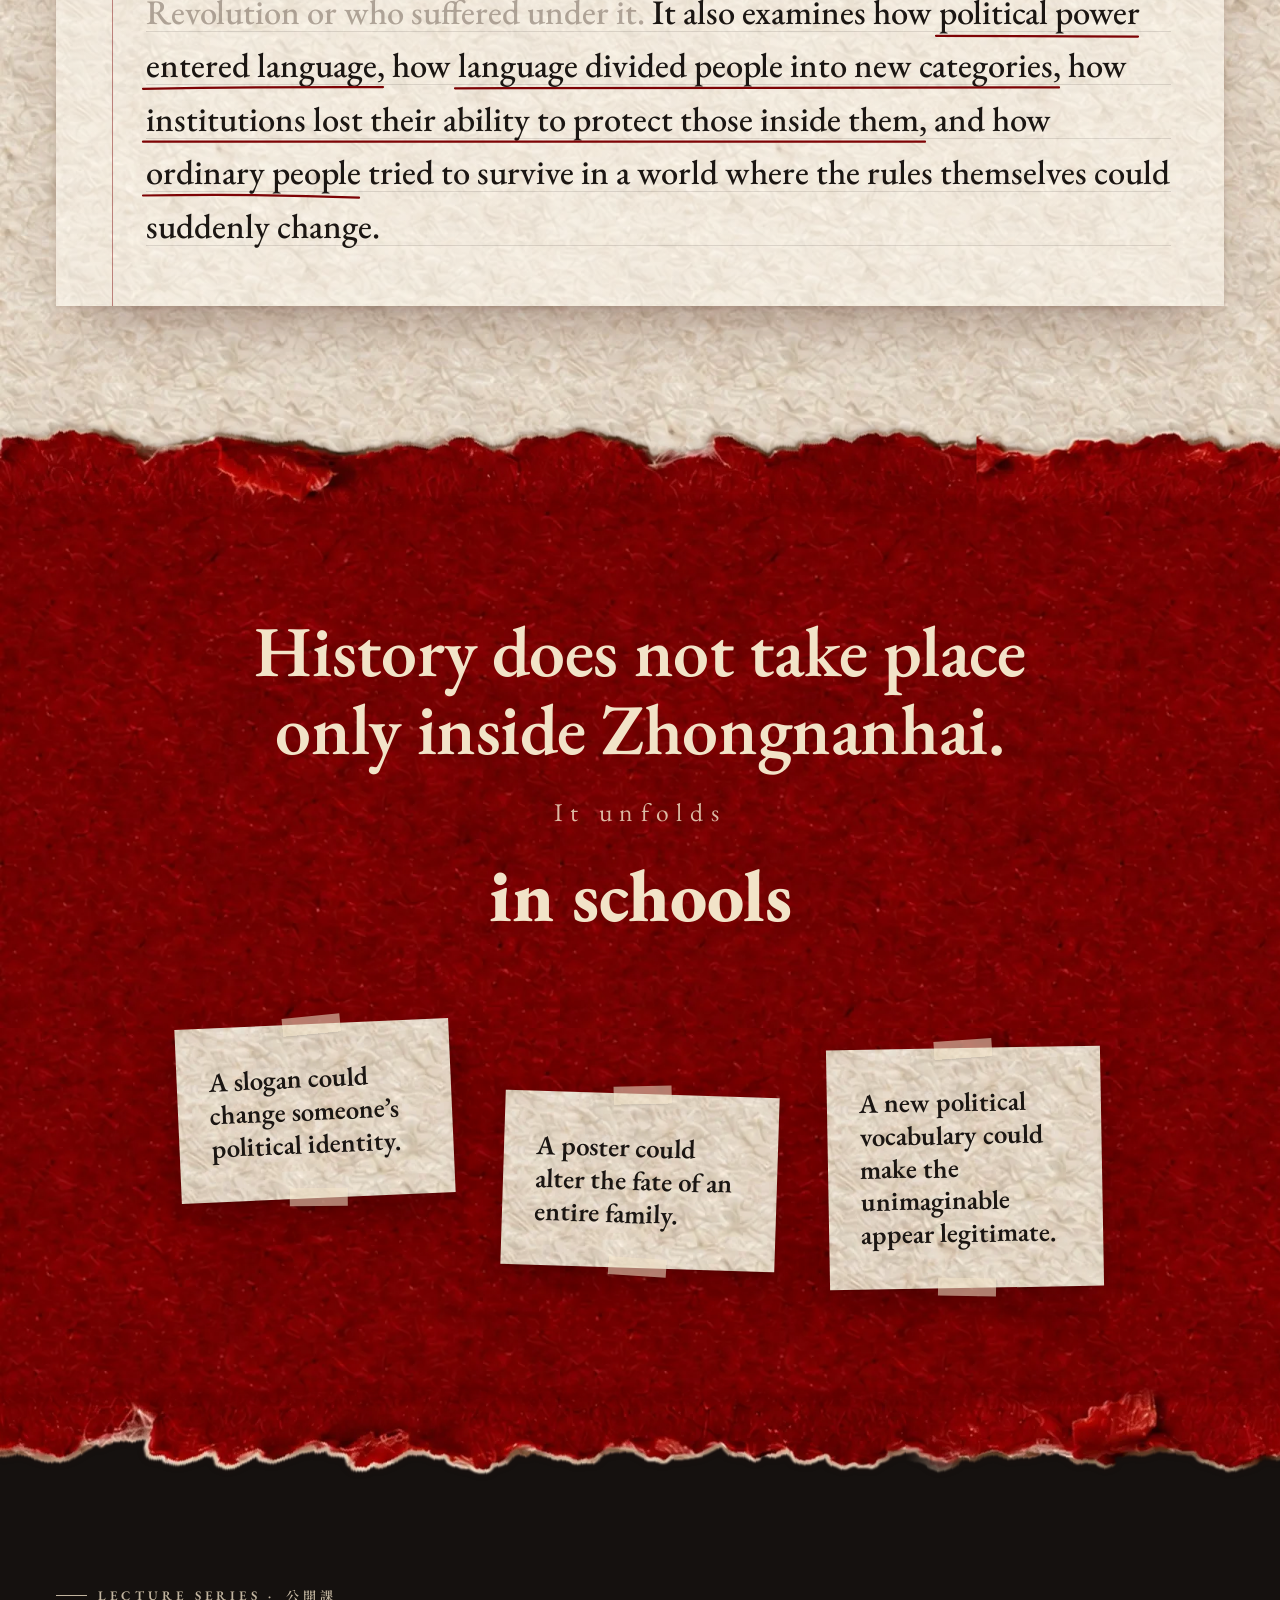
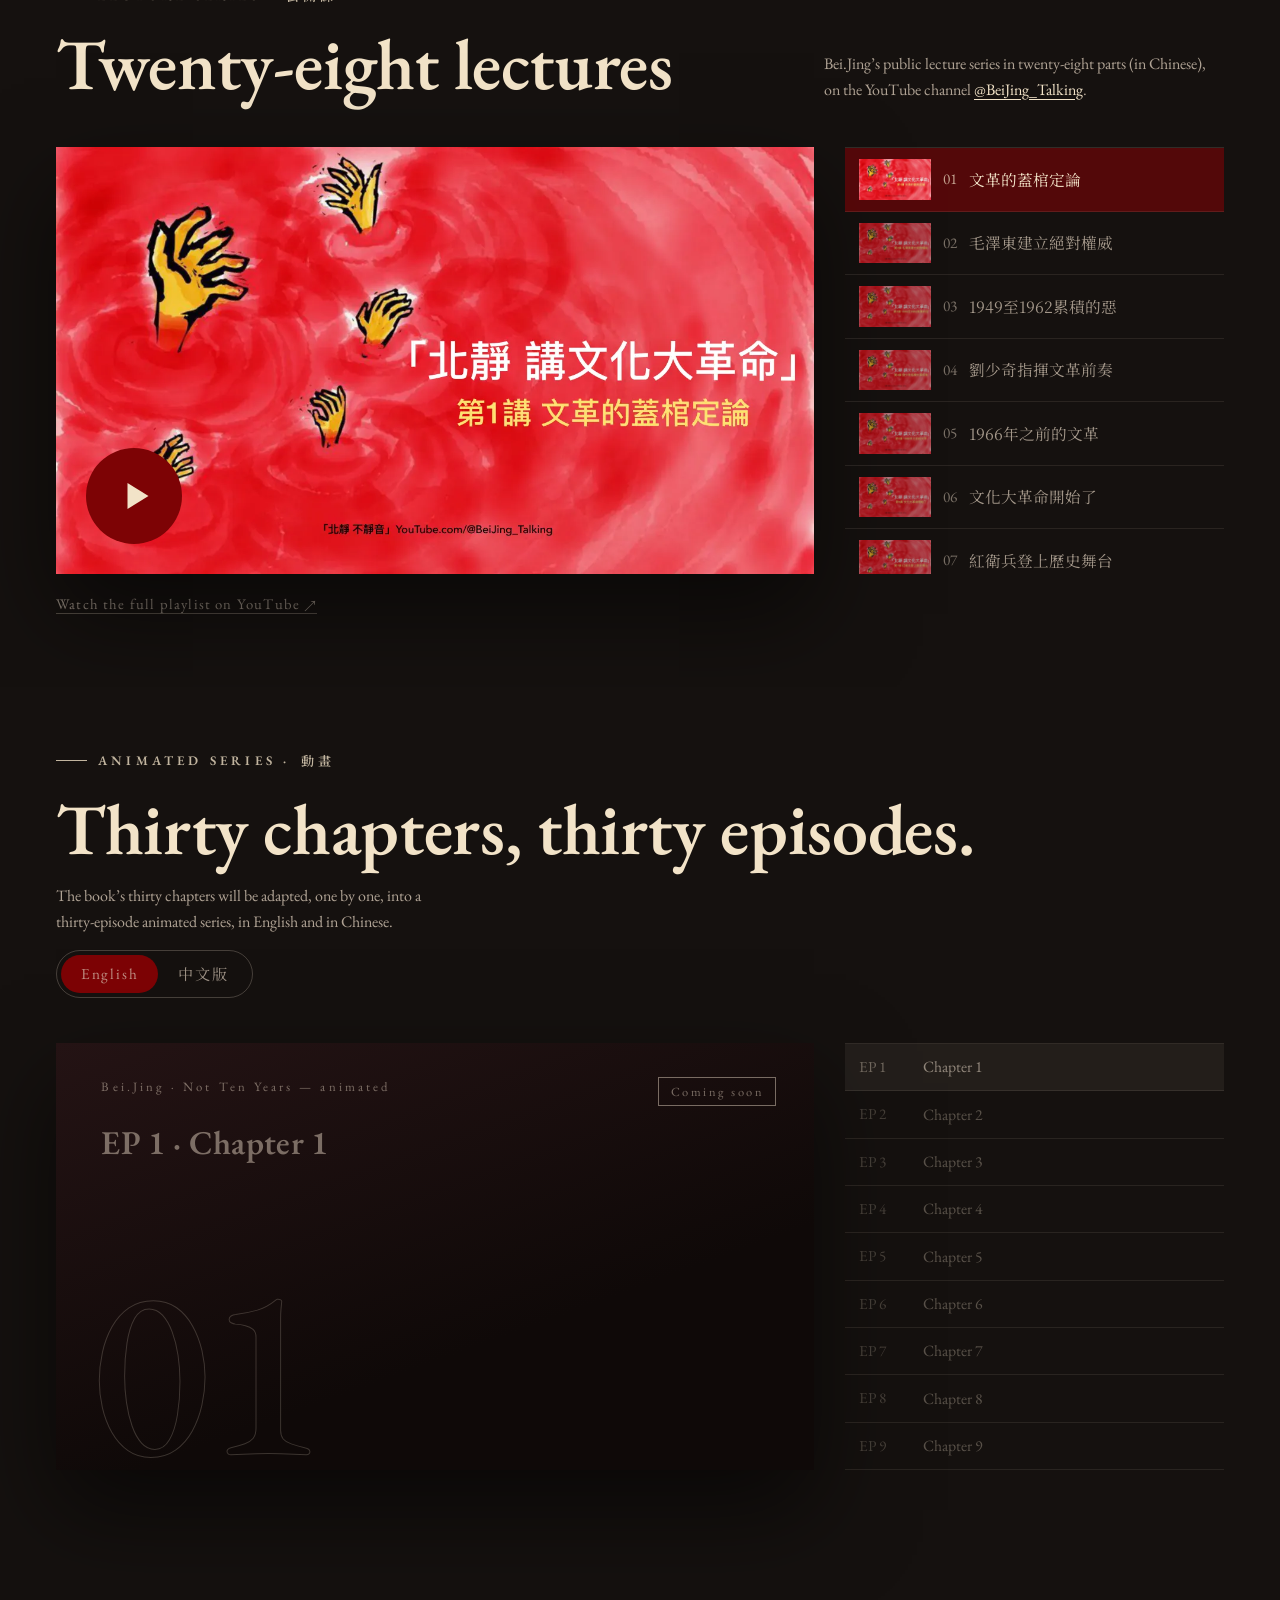
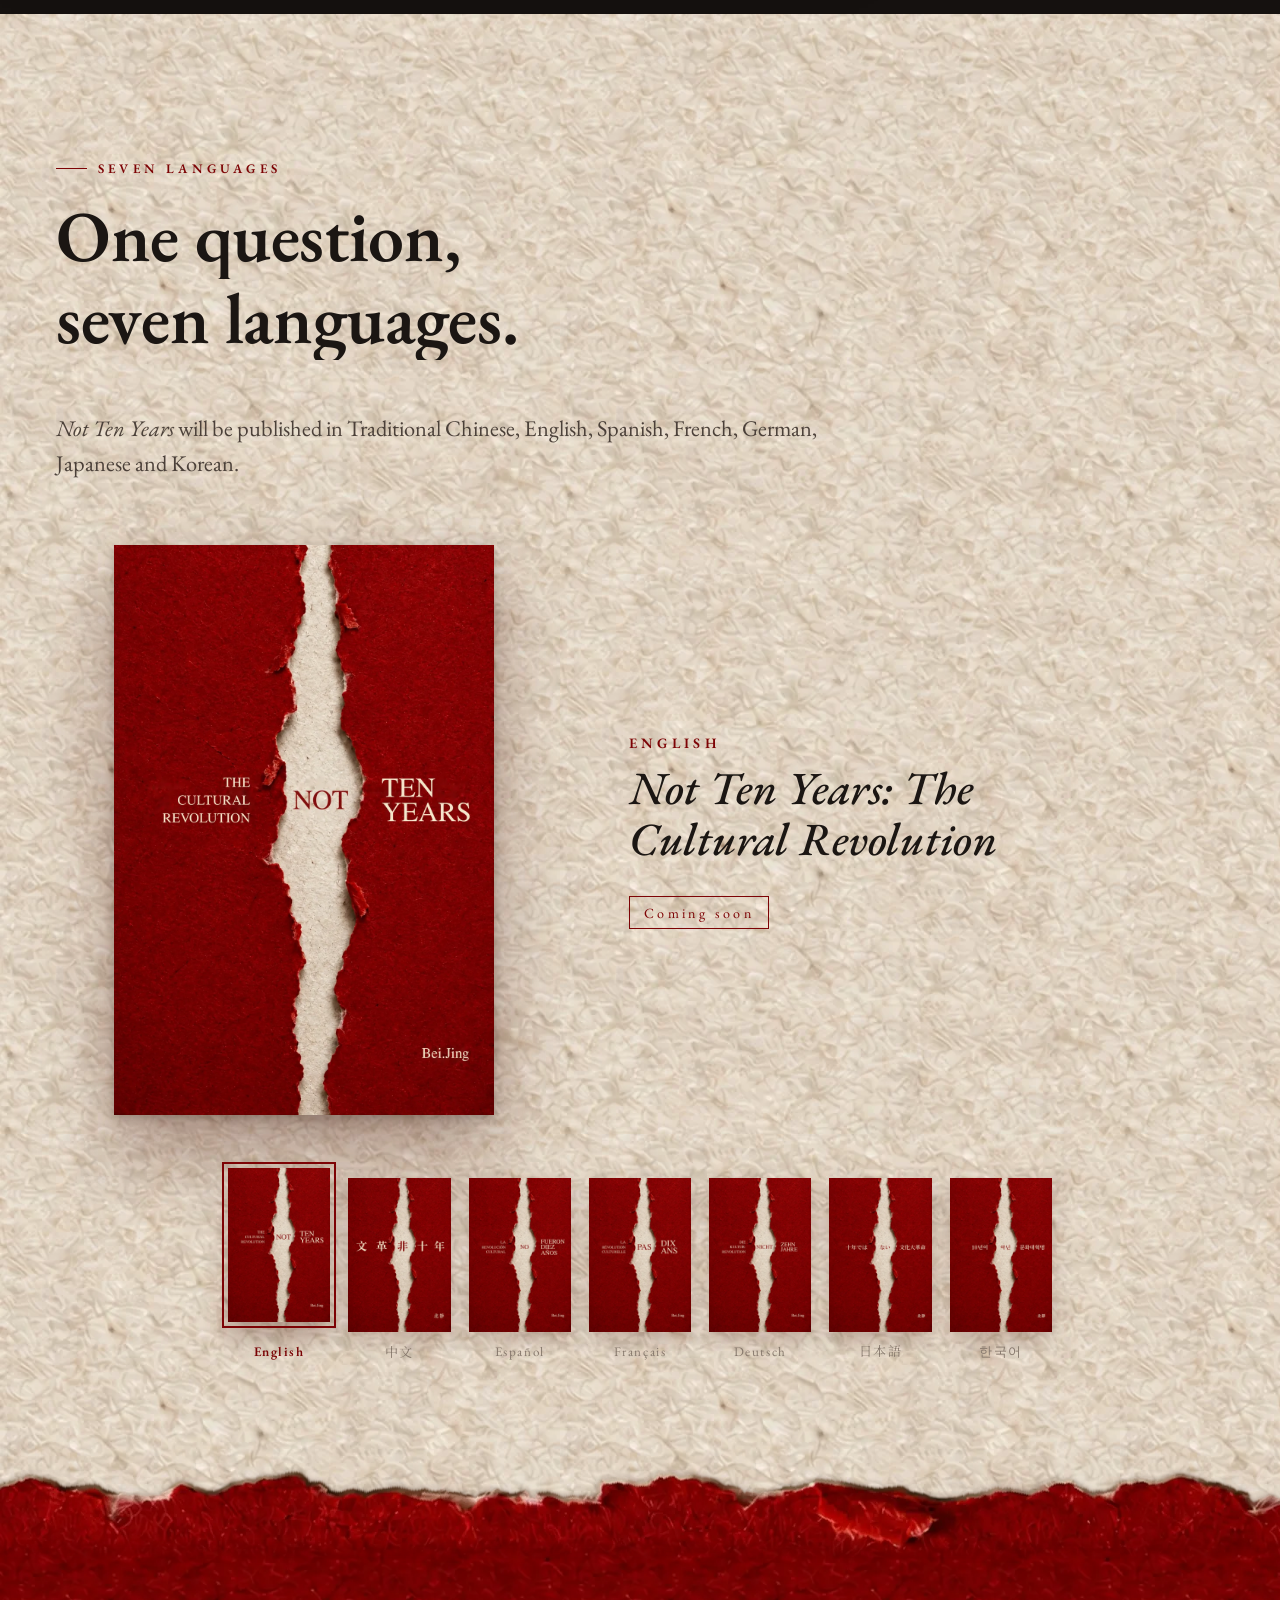
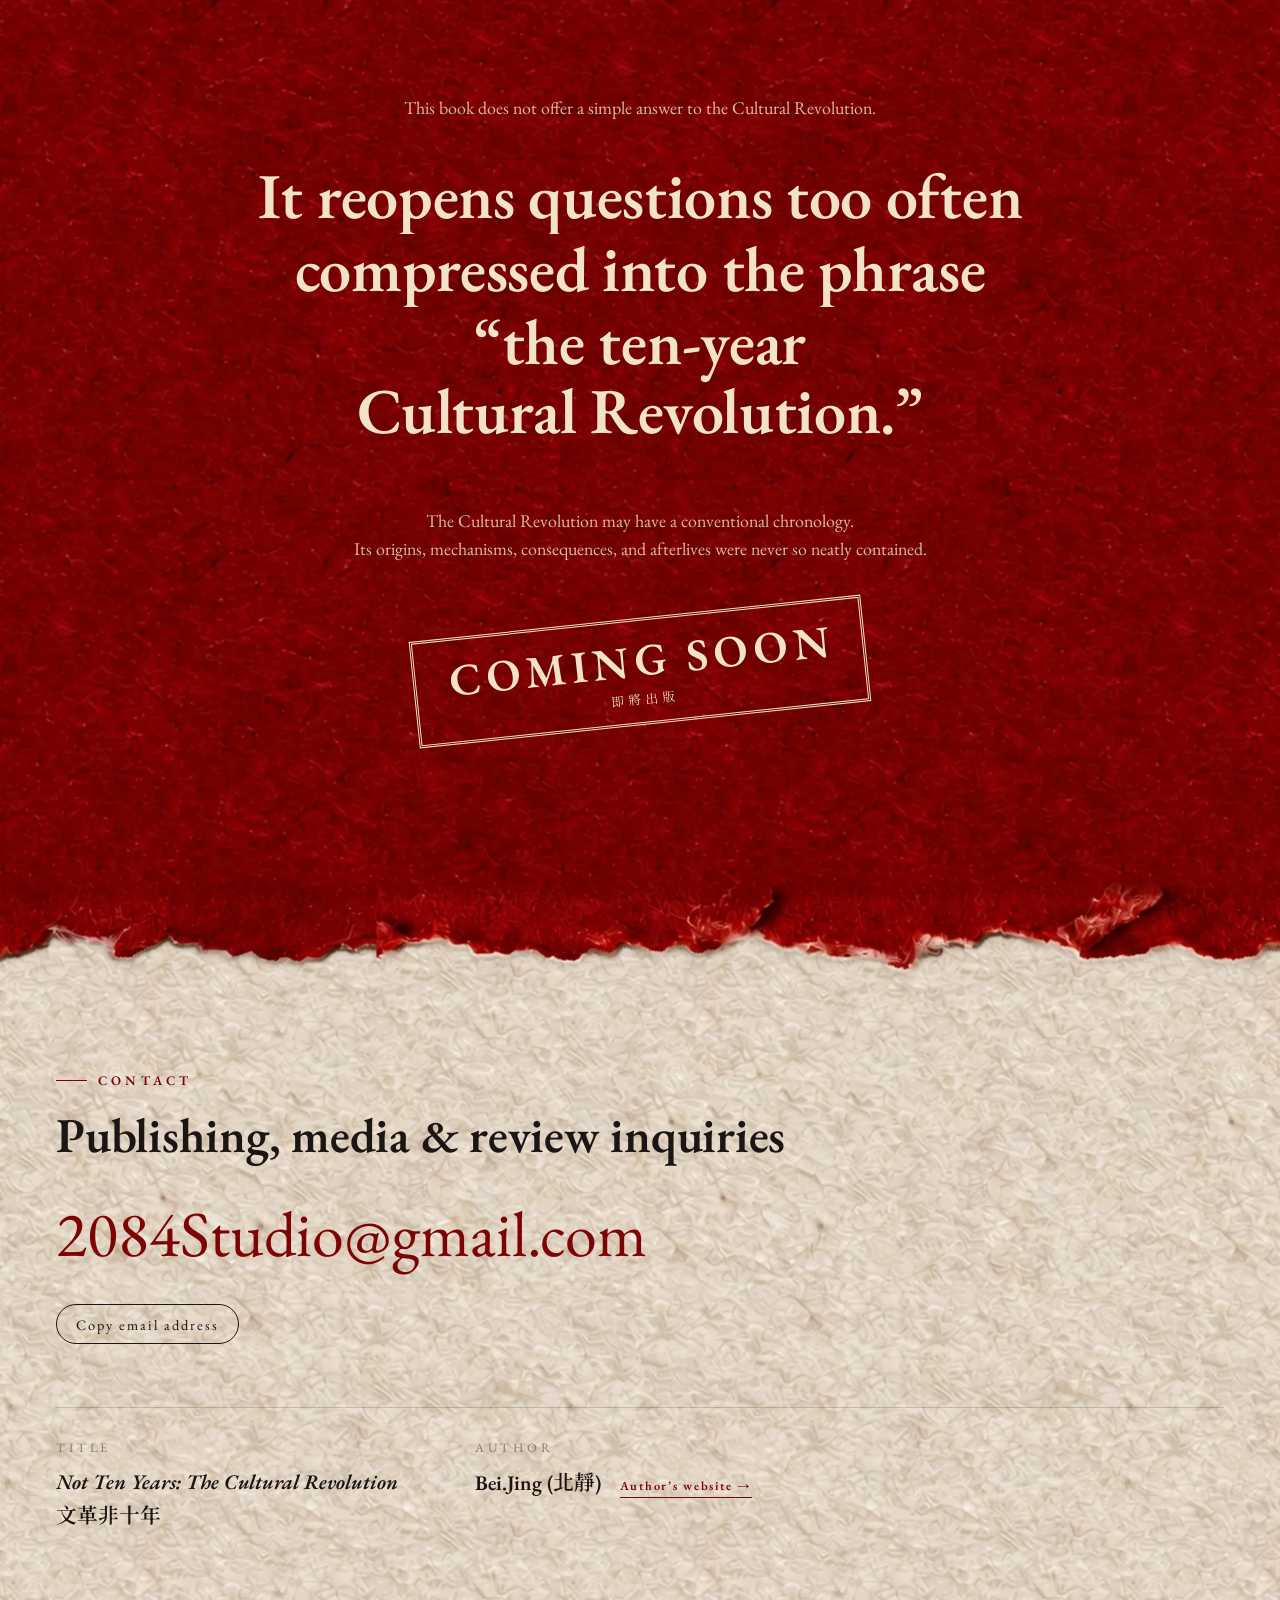
==== commit 59a679d9: "Animated series: add the one-minute preview to Chinese episode 1 Co-Authored-By: Claude Opus 5.5 <no" ====
--- a/en/index.html
+++ b/en/index.html
@@ -336,7 +336,7 @@
         </div>
         <div class="lectures__index">
         <ol class="lectures__list ep__list" aria-label="Episodes">
-          <li><button type="button" data-ep="1" data-zh="" data-en="" data-sample-zh data-zh-no="第1集" data-zh-title="第一章" data-en-no="EP 1" data-en-title="Chapter 1" aria-current="true"><span class="lectures__no ep__no"></span><span class="lectures__title ep__title"></span><span class="ep__tag"></span></button></li>
+          <li><button type="button" data-ep="1" data-zh="X_gHapHvu8U" data-en="" data-sample-zh data-zh-no="第1集" data-zh-title="第一章" data-en-no="EP 1" data-en-title="Chapter 1" aria-current="true"><span class="lectures__no ep__no"></span><span class="lectures__title ep__title"></span><span class="ep__tag"></span></button></li>
           <li><button type="button" data-ep="2" data-zh="" data-en="" data-zh-no="第2集" data-zh-title="第二章" data-en-no="EP 2" data-en-title="Chapter 2"><span class="lectures__no ep__no"></span><span class="lectures__title ep__title"></span><span class="ep__tag"></span></button></li>
           <li><button type="button" data-ep="3" data-zh="" data-en="" data-zh-no="第3集" data-zh-title="第三章" data-en-no="EP 3" data-en-title="Chapter 3"><span class="lectures__no ep__no"></span><span class="lectures__title ep__title"></span><span class="ep__tag"></span></button></li>
           <li><button type="button" data-ep="4" data-zh="" data-en="" data-zh-no="第4集" data-zh-title="第四章" data-en-no="EP 4" data-en-title="Chapter 4"><span class="lectures__no ep__no"></span><span class="lectures__title ep__title"></span><span class="ep__tag"></span></button></li>
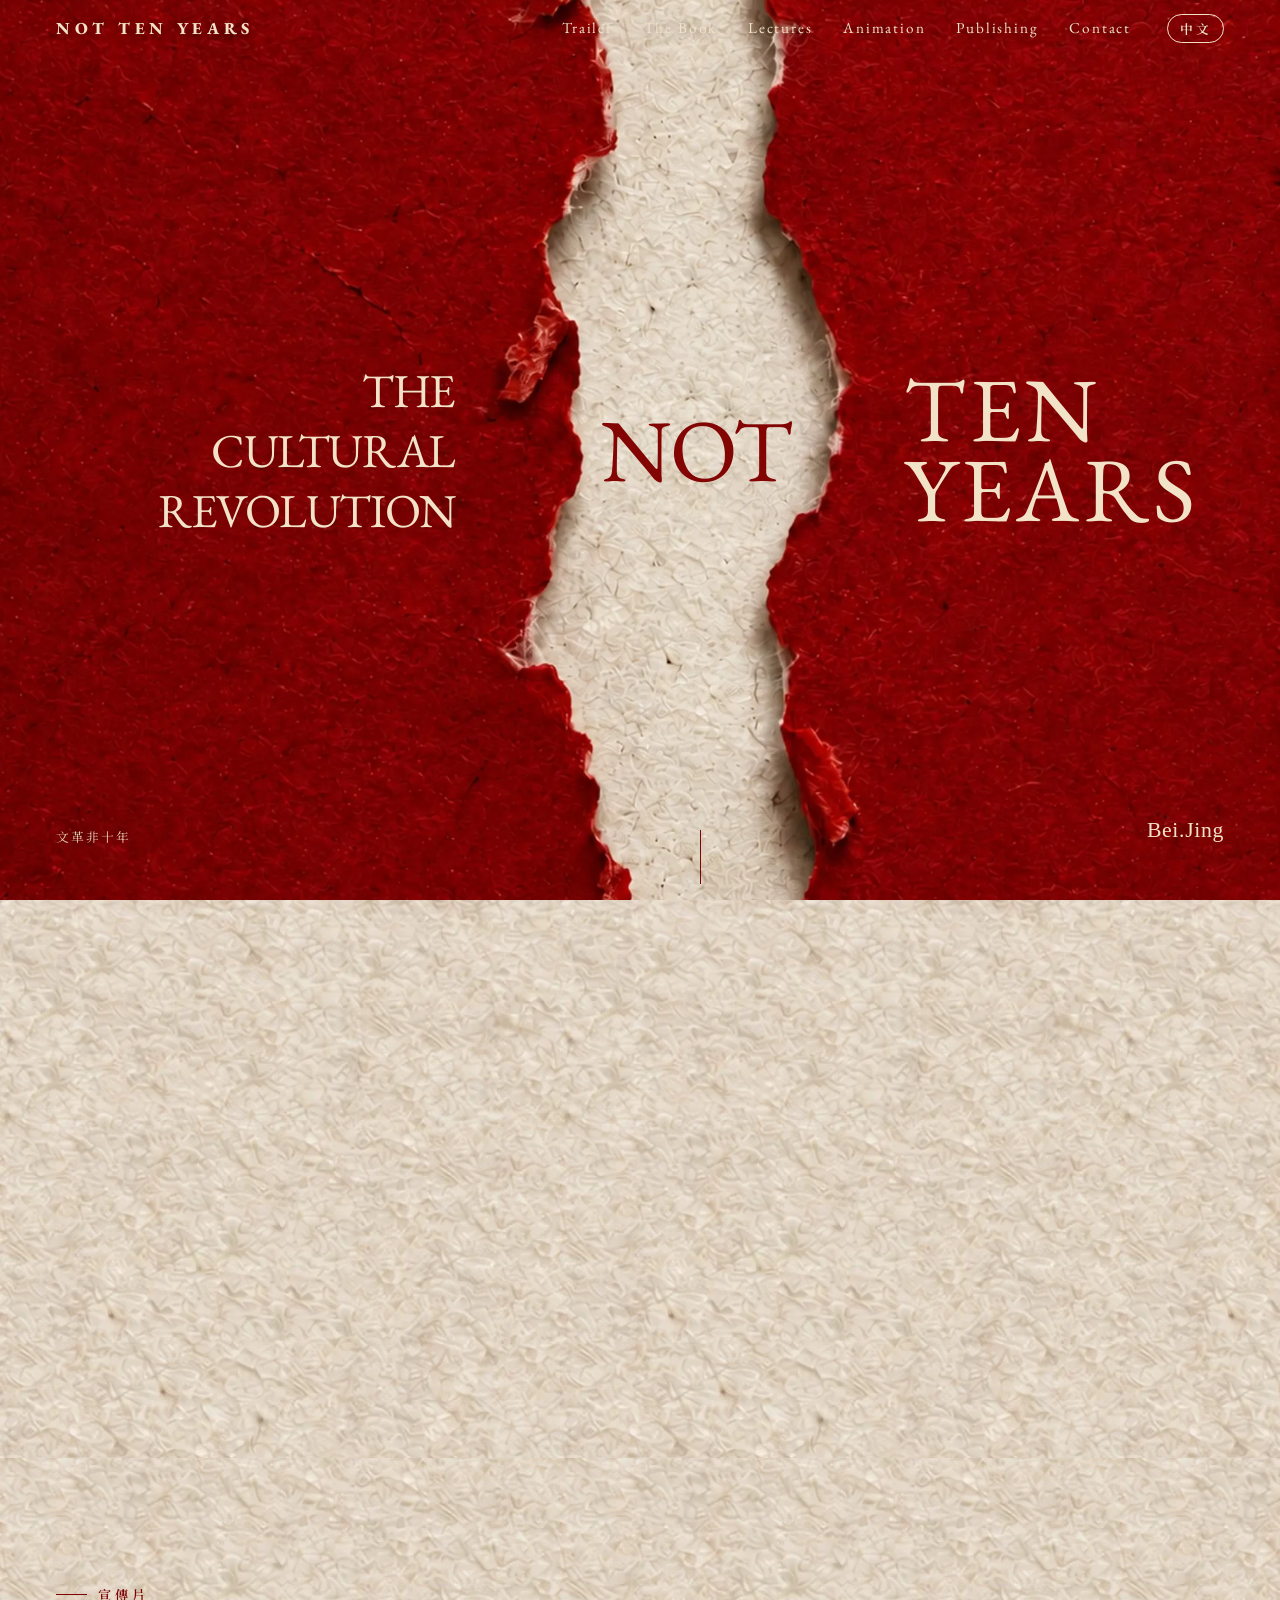
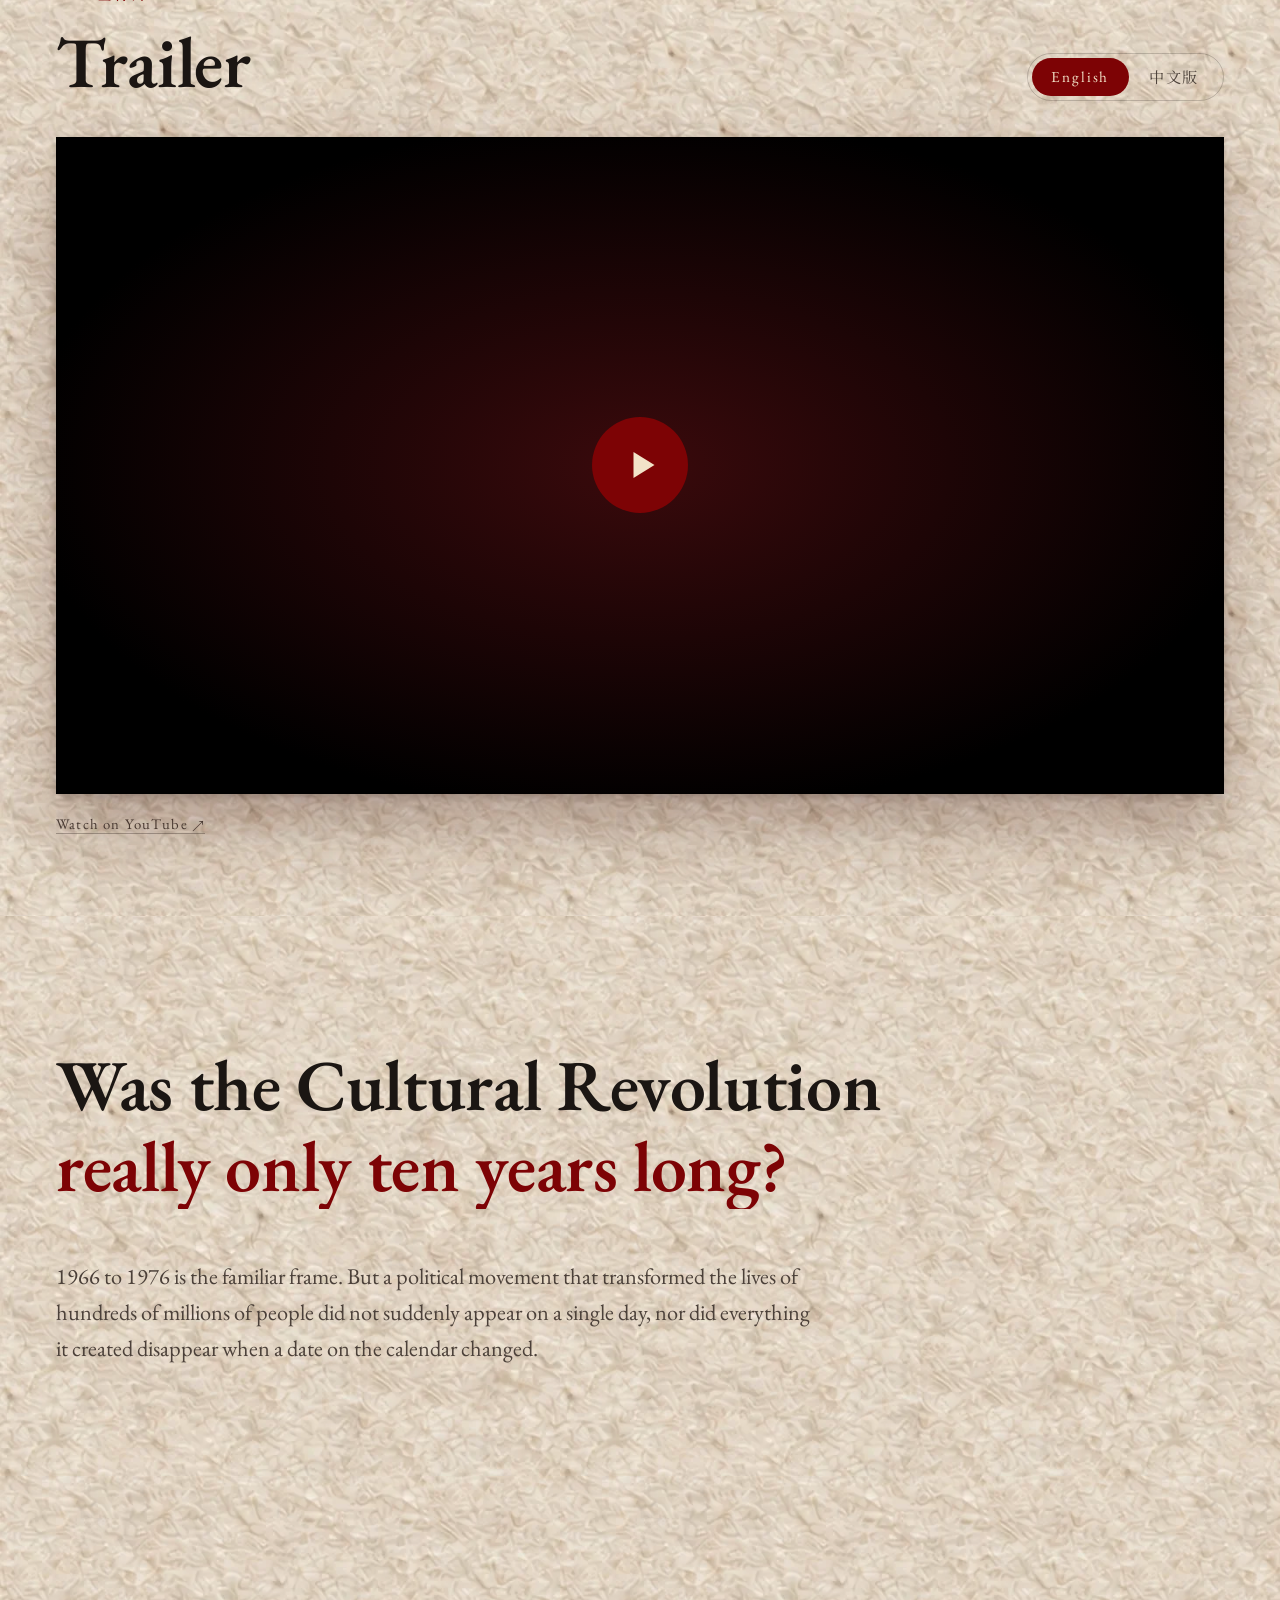
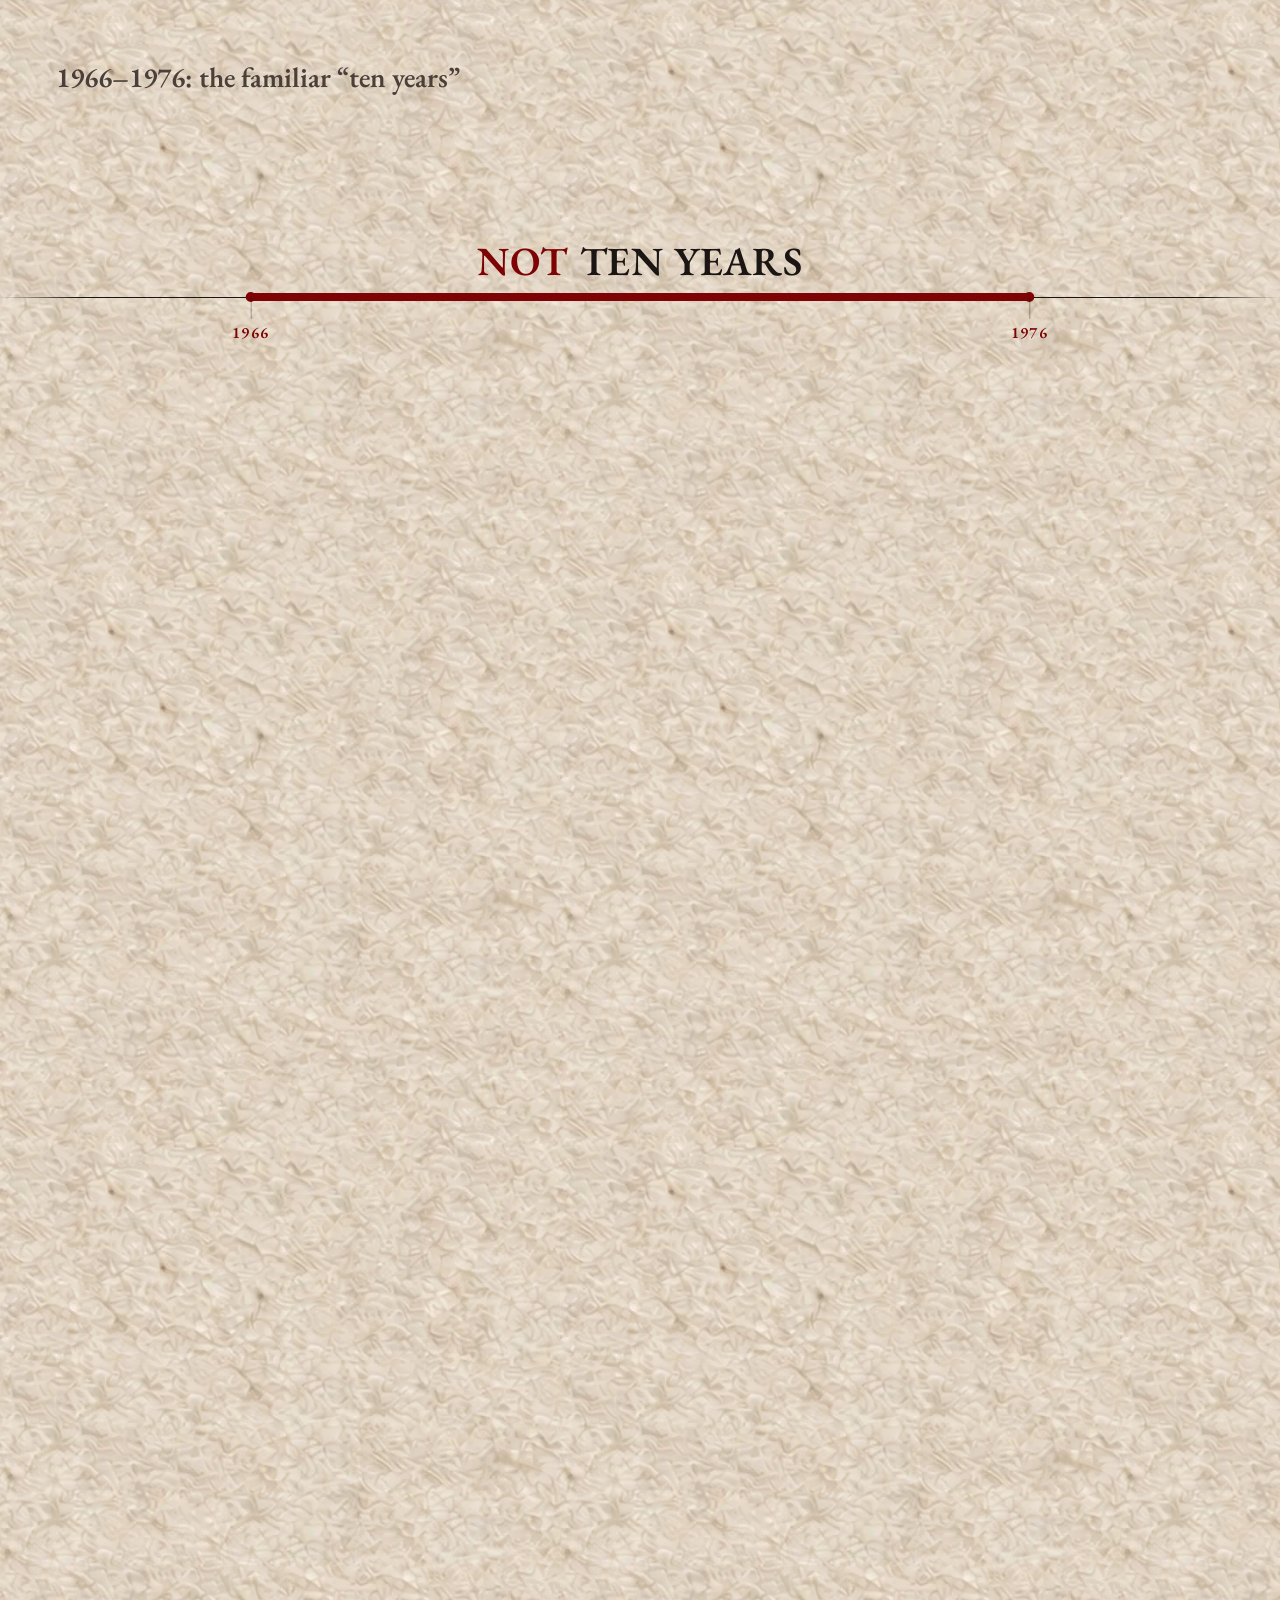
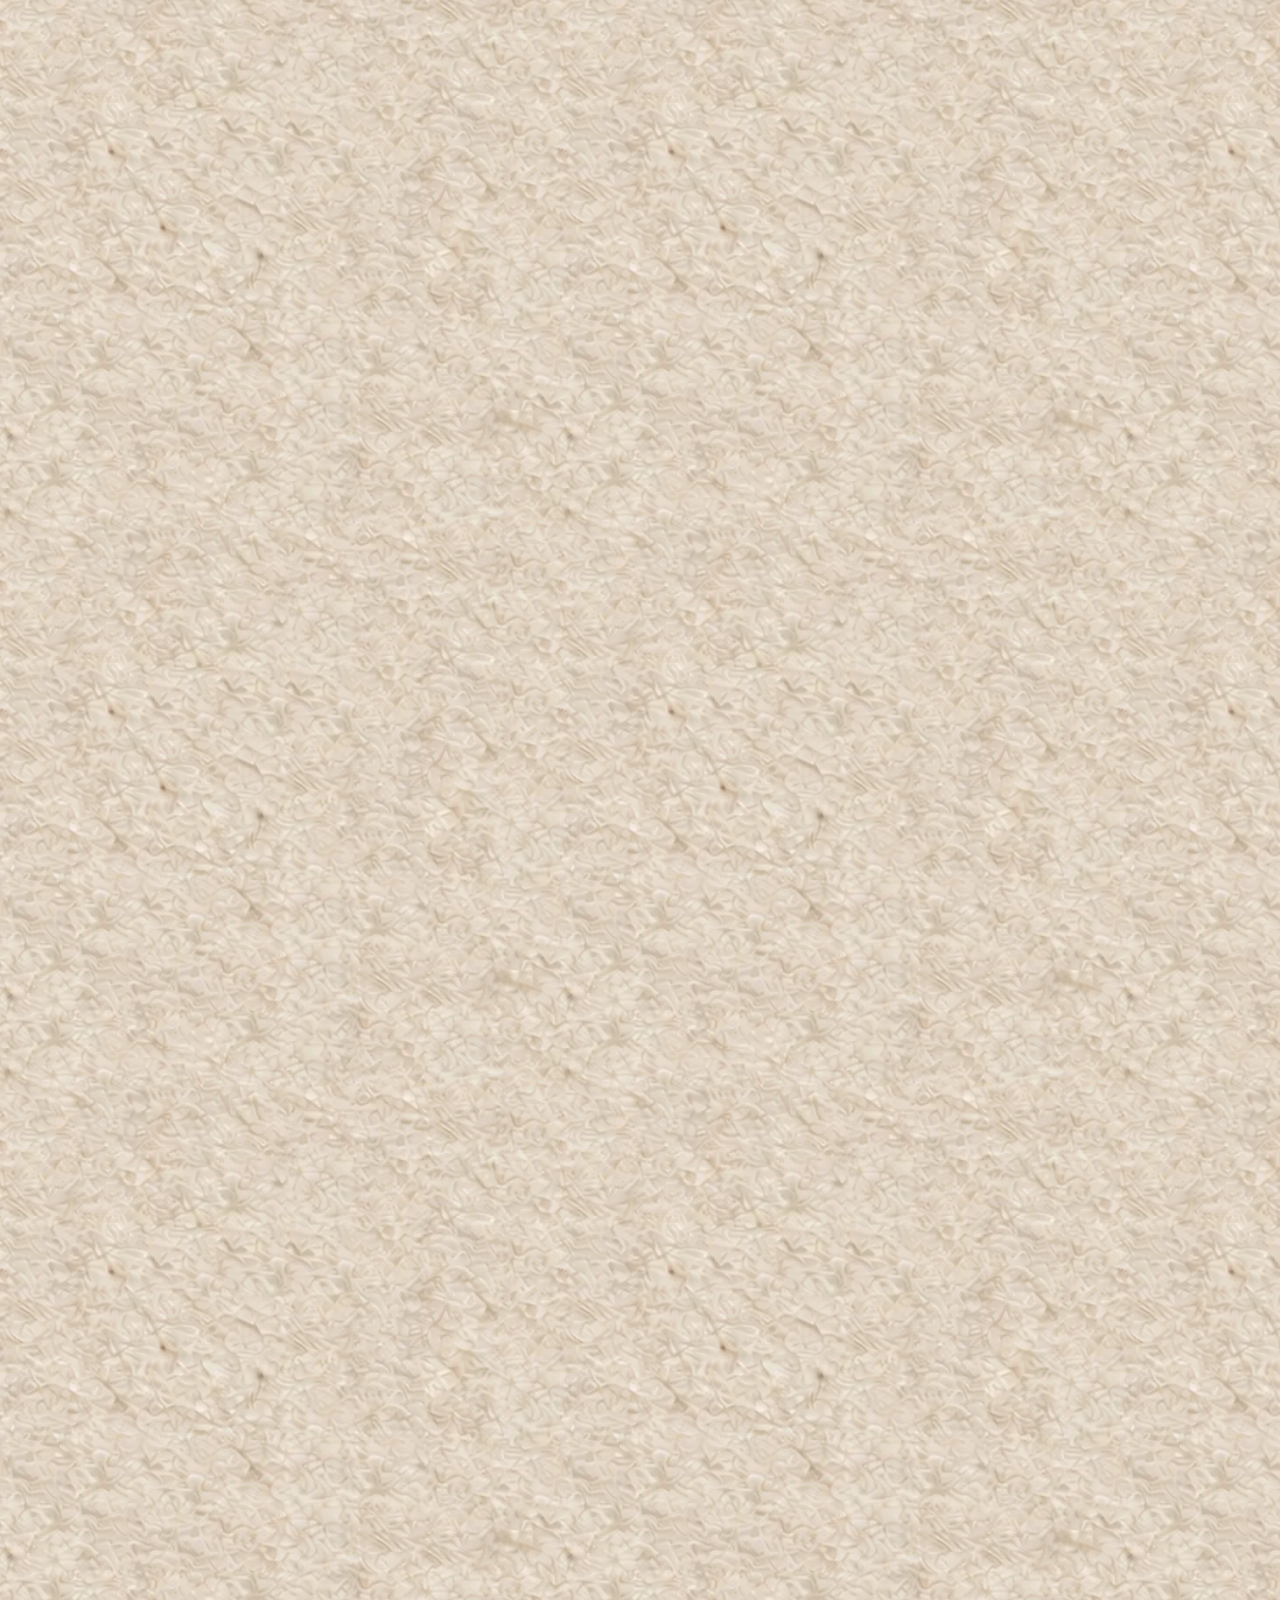
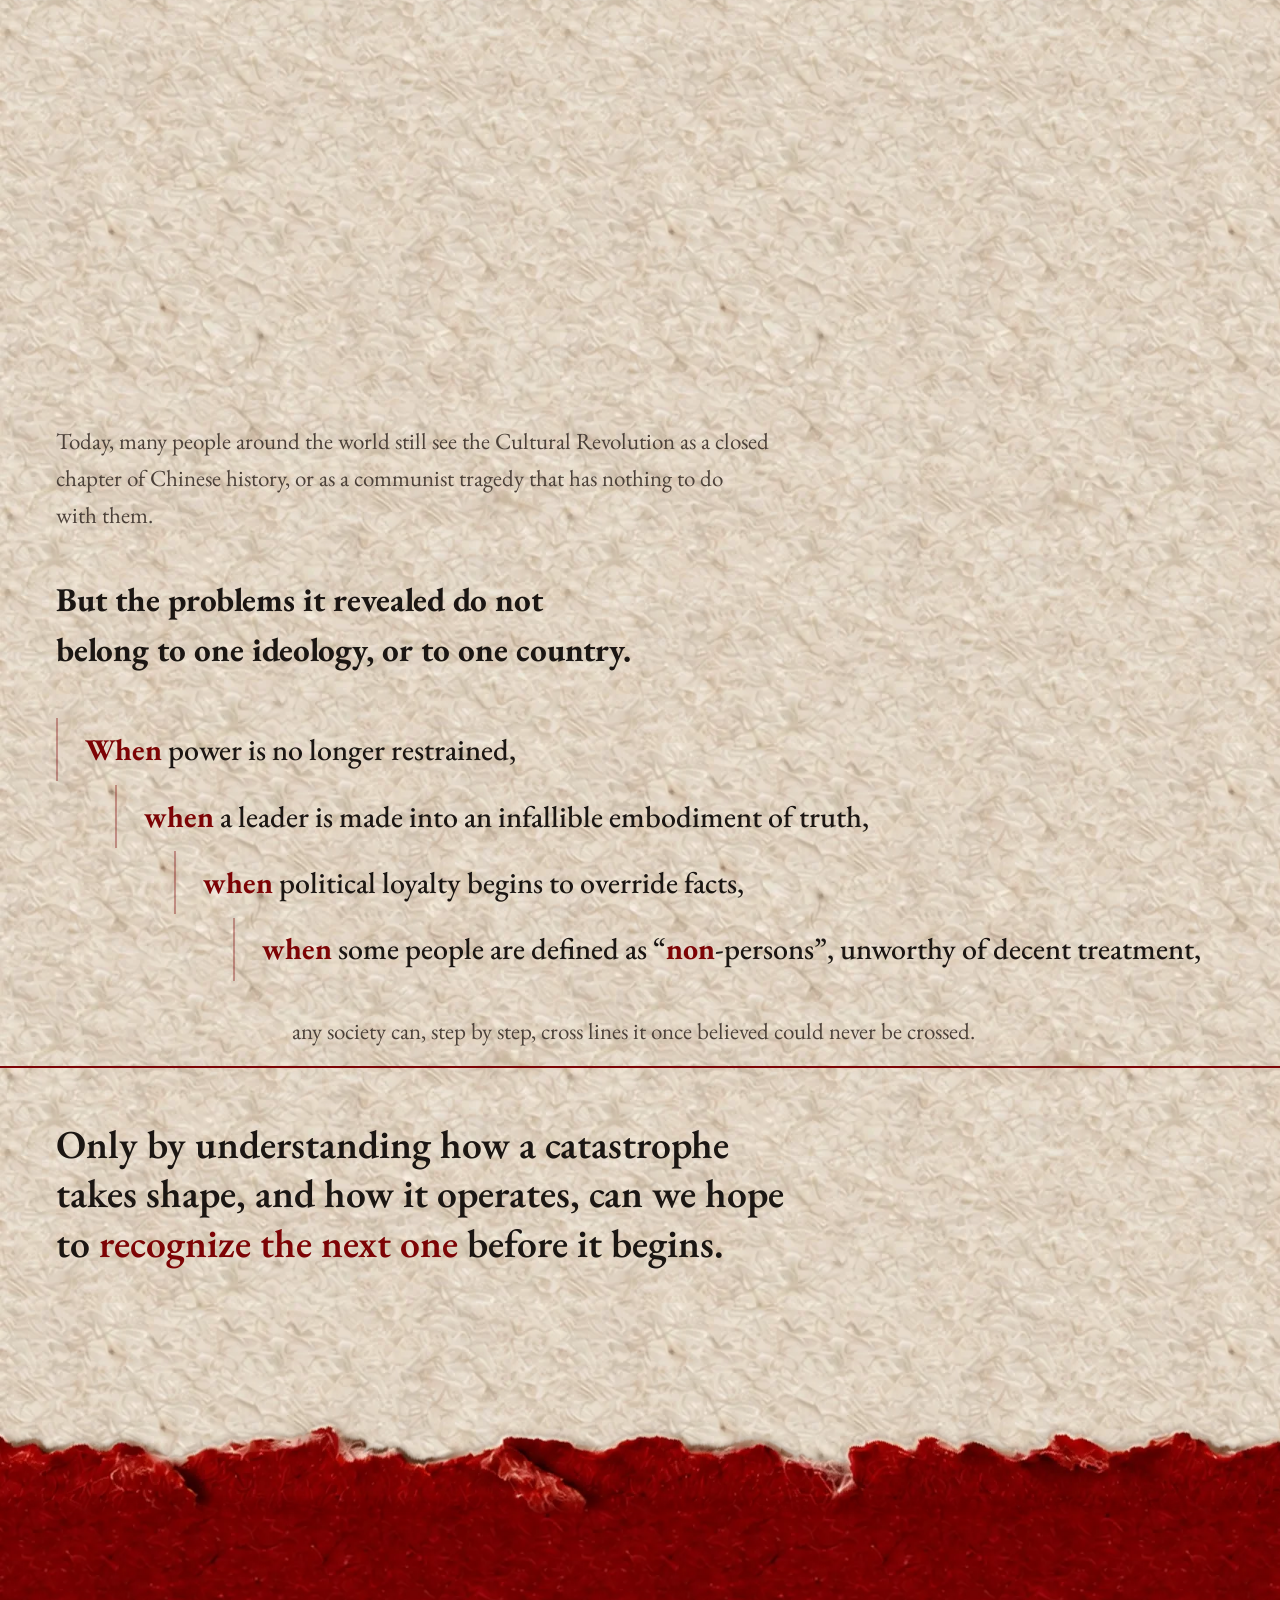
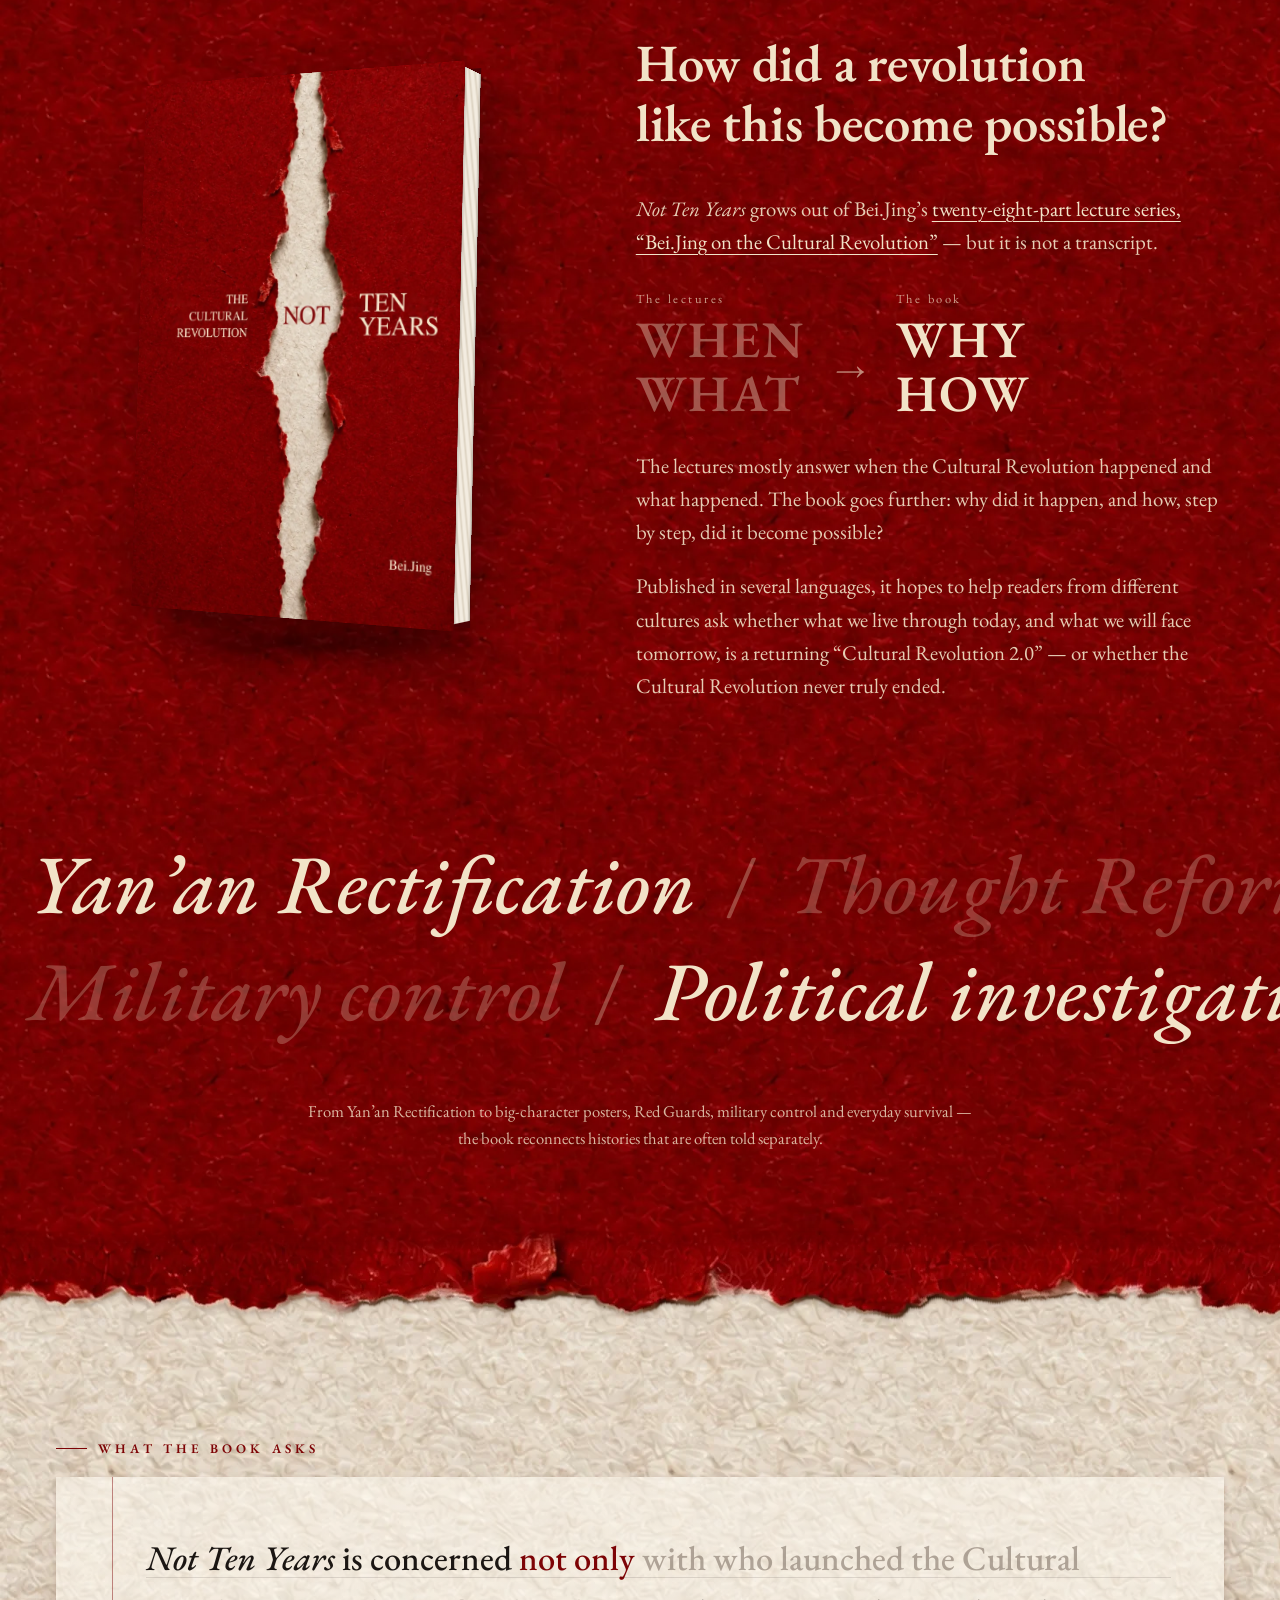
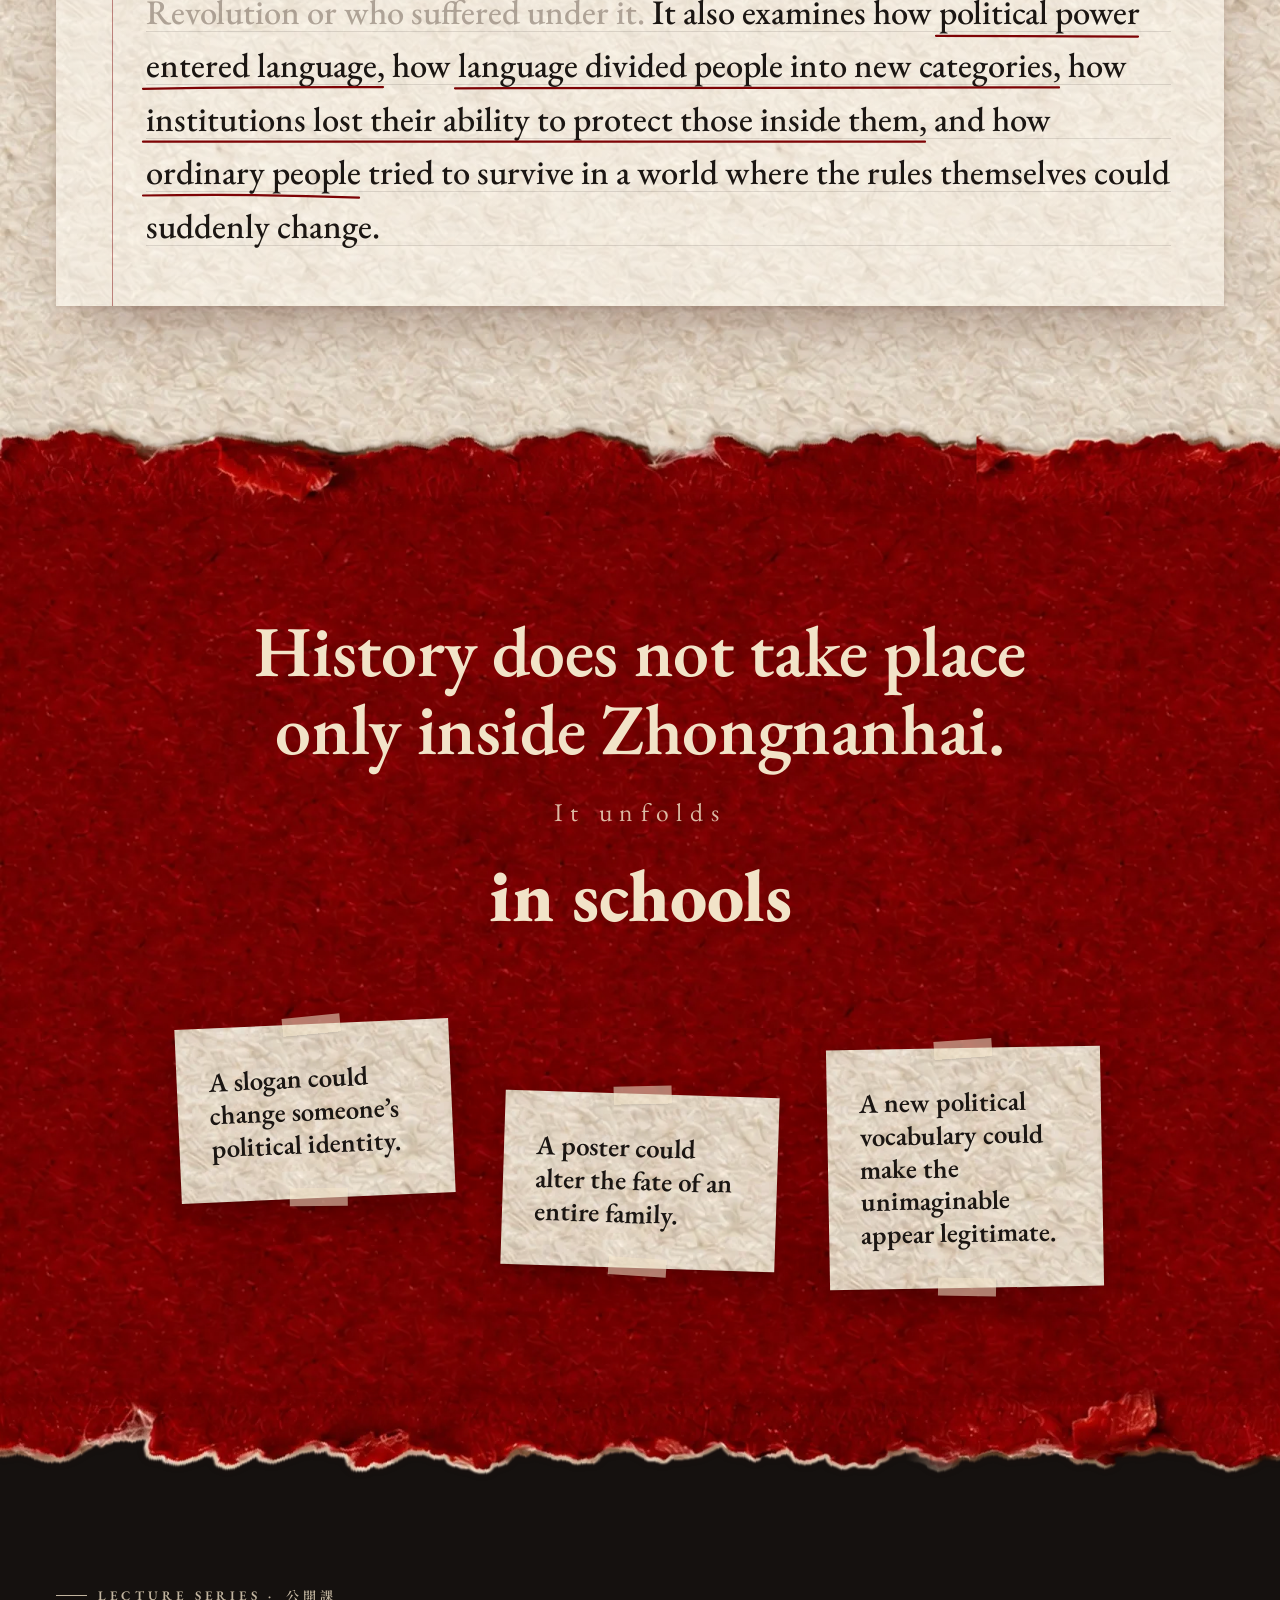
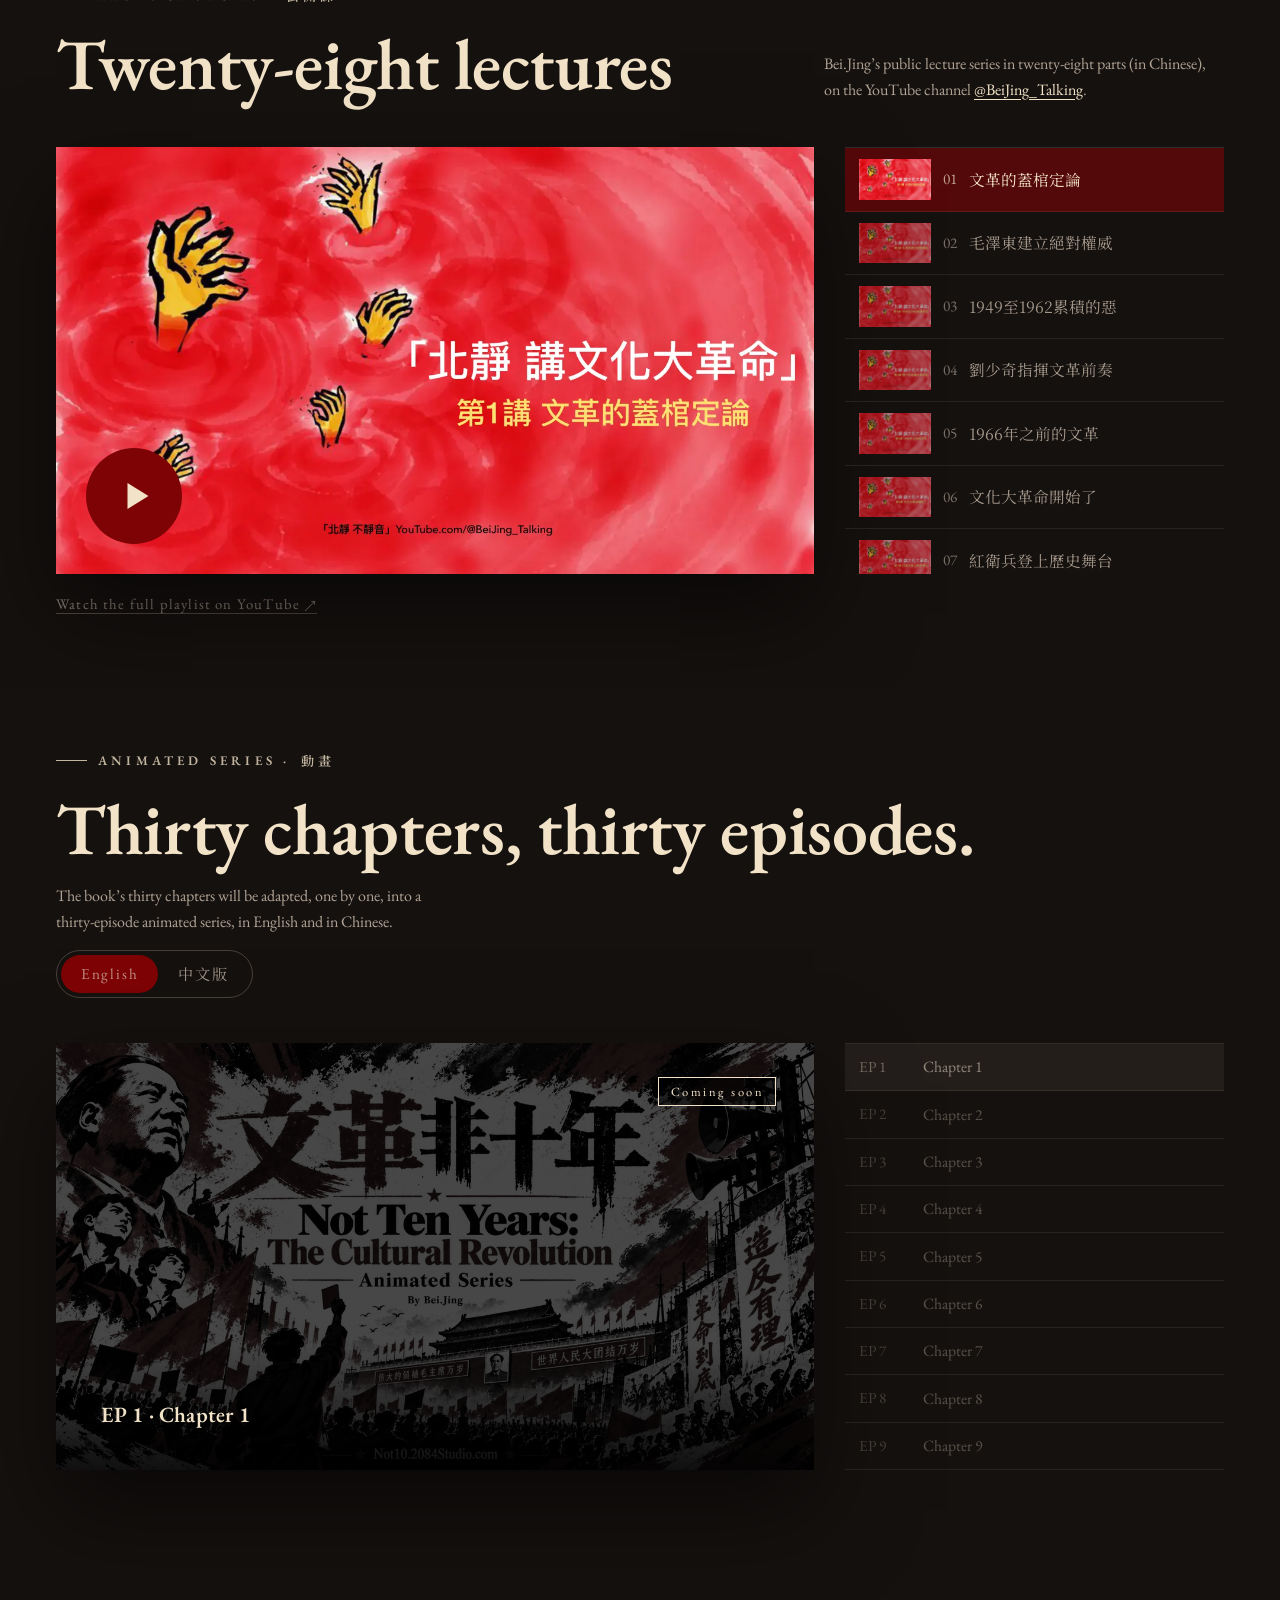
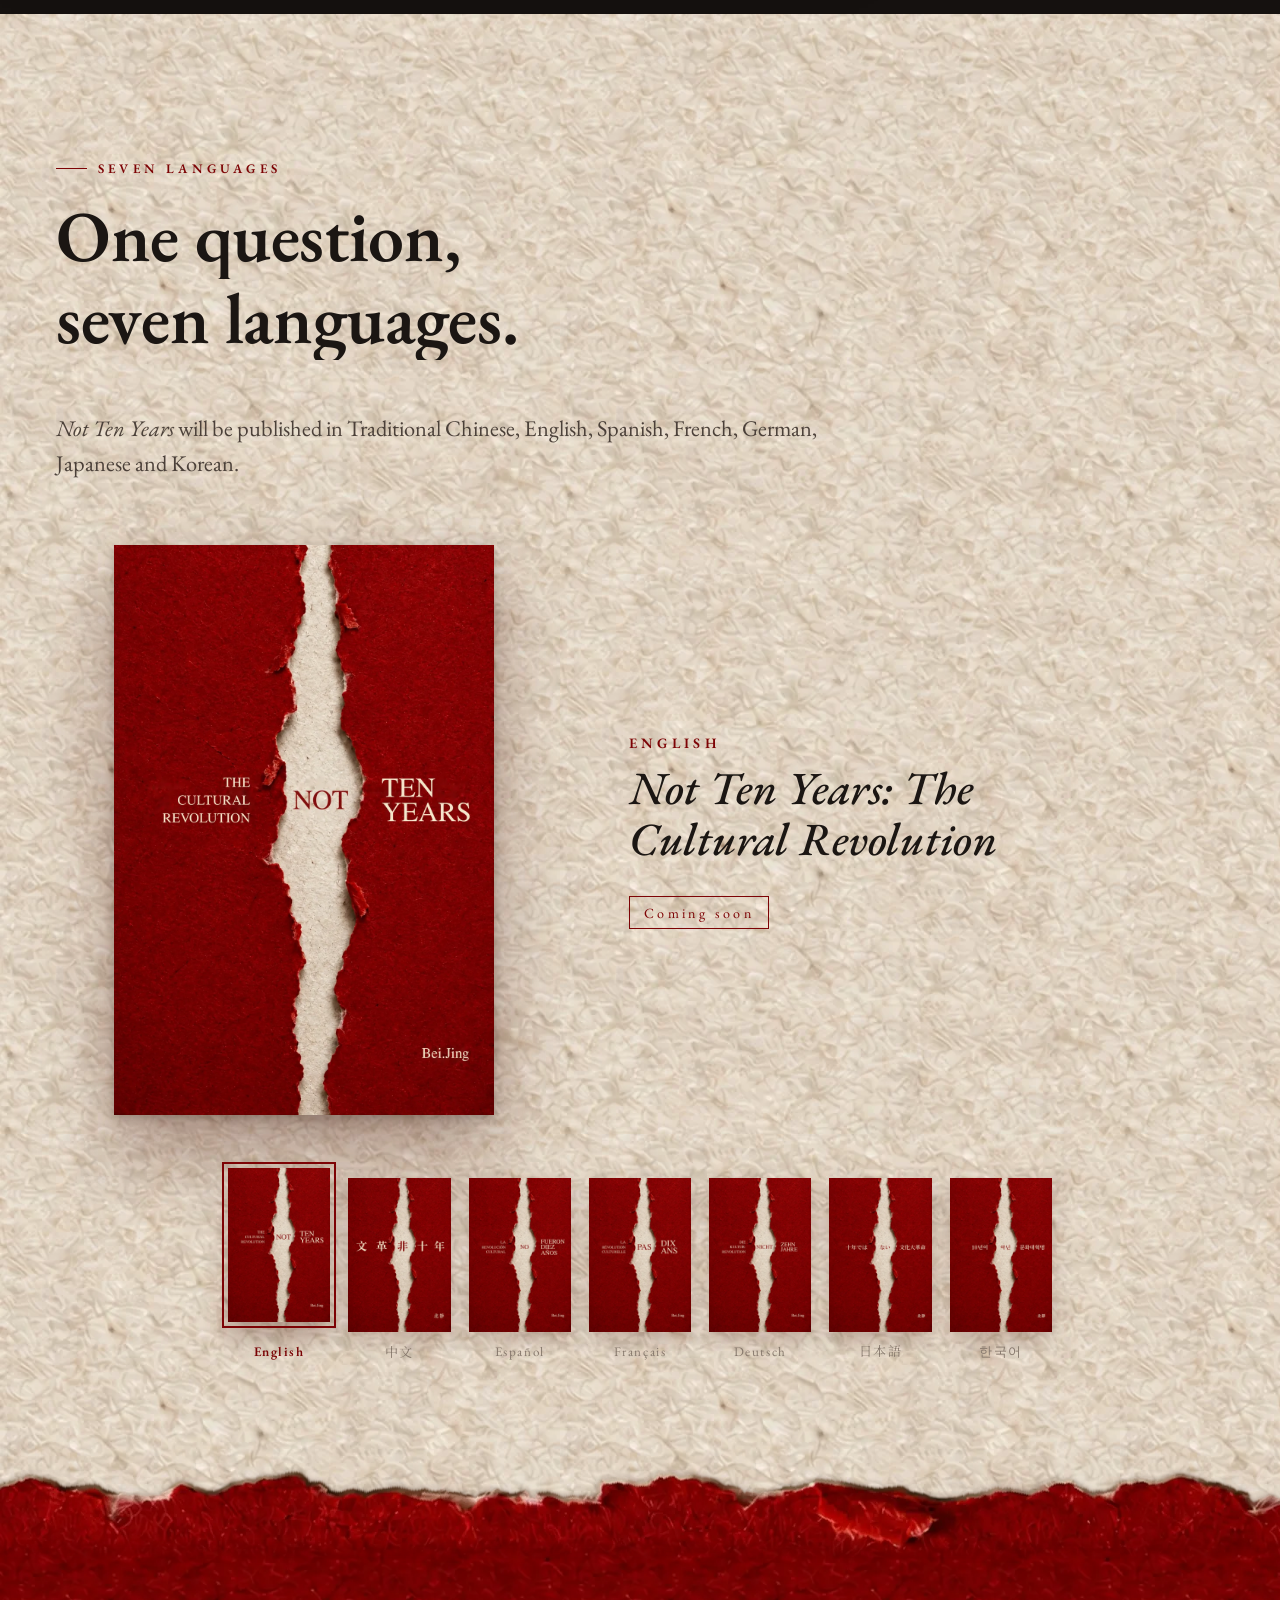
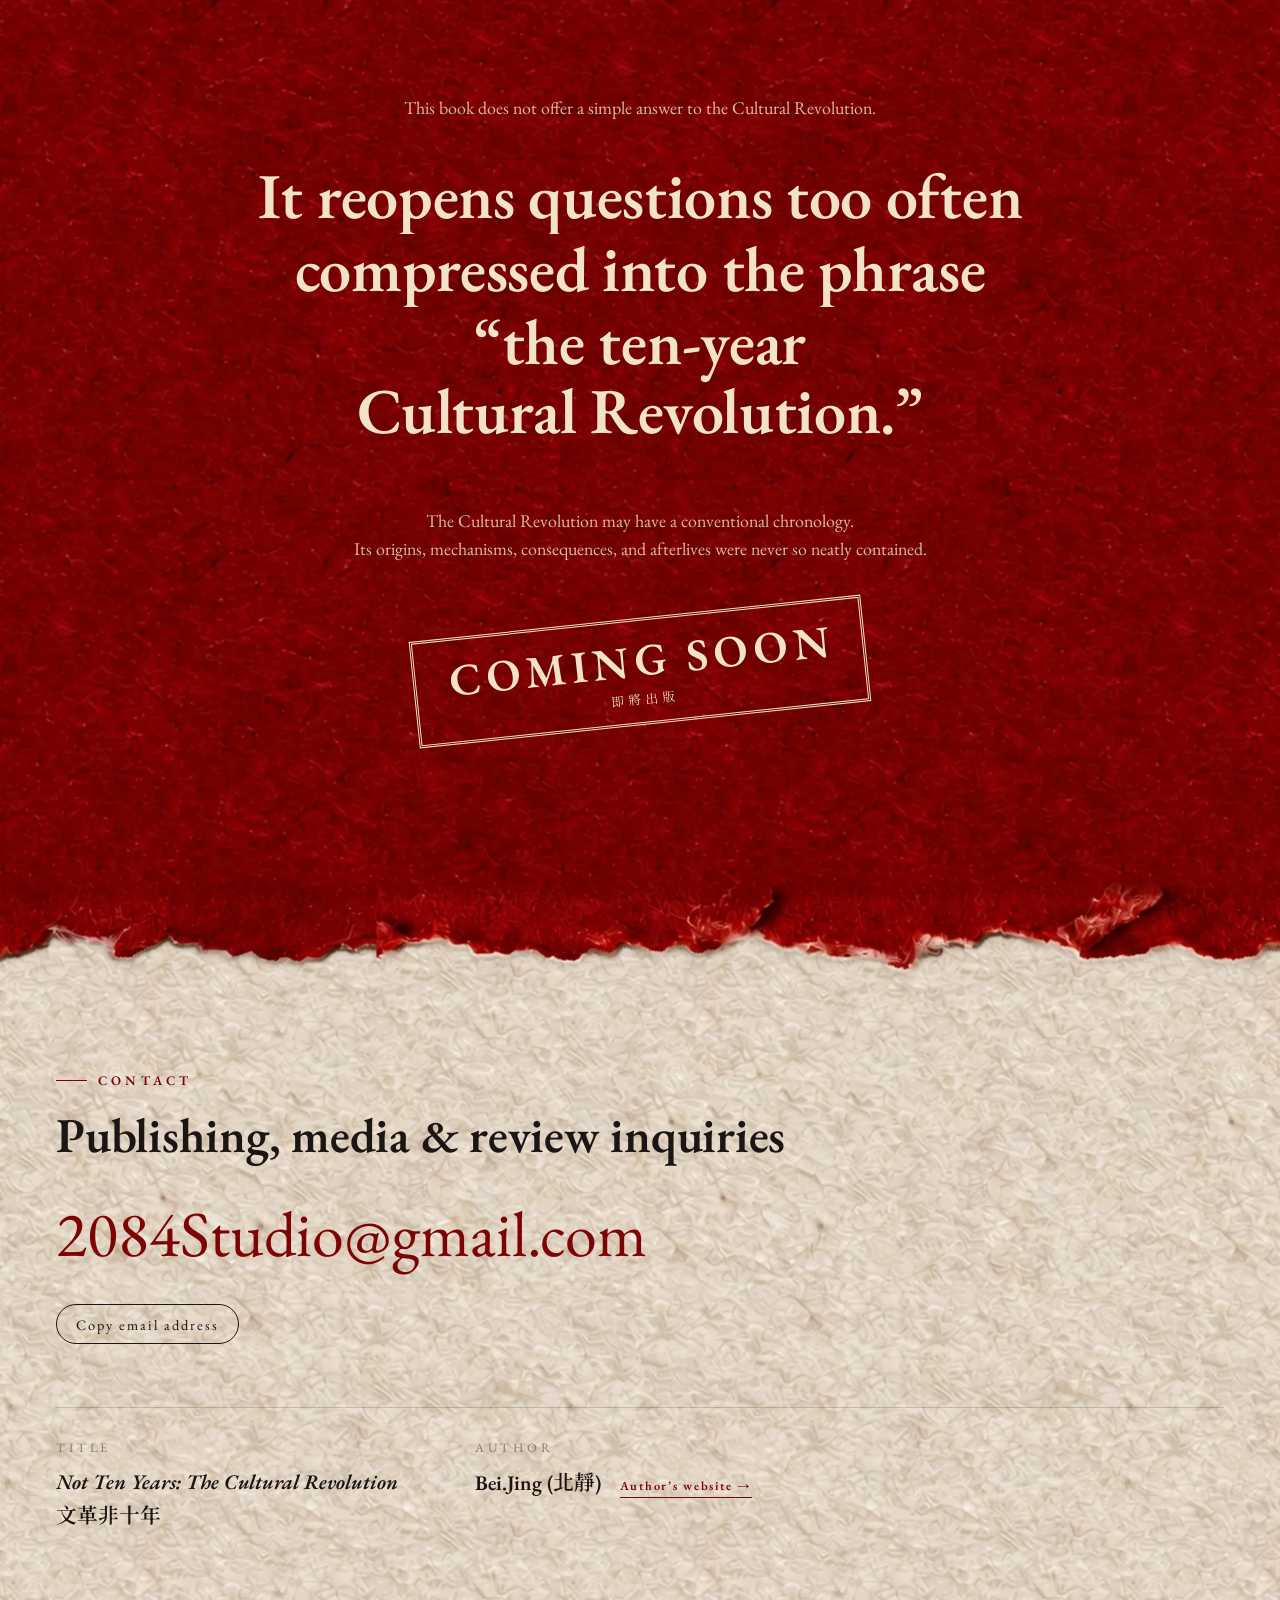
==== commit 9a7c0f27: "Rename nav items; add the animated series cover art - Nav: 宣傳片 · 文本 · 公開課 · 動畫 · 出版 · 聯絡 (English: E" ====
--- a/en/index.html
+++ b/en/index.html
@@ -66,7 +66,7 @@
     <a href="#book">The Book</a>
     <a href="#lectures">Lectures</a>
     <a href="#animation">Animation</a>
-    <a href="#editions">Editions</a>
+    <a href="#editions">Publishing</a>
     <a href="#contact">Contact</a>
   </nav>
   <a class="lang-switch" href="../" hreflang="zh-Hant" lang="zh-Hant">中文</a>
@@ -326,6 +326,7 @@
       <div class="lectures__body reveal">
         <div class="player lectures__player" data-ep-player>
           <button class="ep-poster" type="button" data-ep-play>
+            <img class="ep-poster__cover" src="../assets/img/animation-cover-1280.webp" width="1280" height="720" alt="Not Ten Years: The Cultural Revolution — animated series cover" loading="lazy">
             <span class="ep-poster__series"></span>
             <span class="ep-poster__no" data-ep-big></span>
             <span class="ep-poster__title" data-ep-title></span>
--- a/assets/css/style.css
+++ b/assets/css/style.css
@@ -907,6 +907,21 @@
 }
 .ep-poster .player__btn { display: none; left: auto; top: auto; right: 6%; bottom: 10%; margin: 0; }
 .is-lit .ep-poster { background: var(--bg-red); color: var(--cream-hi); }
+/* the series cover art: full colour on lit episodes, dimmed on the rest */
+.ep-poster .ep-poster__cover { position: absolute; inset: 0; width: 100%; height: 100%; object-fit: cover; filter: grayscale(.85) brightness(.28); transition: filter .6s; }
+.is-lit .ep-poster .ep-poster__cover { filter: none; }
+.ep-poster:has(.ep-poster__cover) { color: var(--cream-hi); }
+.ep-poster:has(.ep-poster__cover) .ep-poster__series,
+.ep-poster:has(.ep-poster__cover) .ep-poster__no { display: none; }
+.ep-poster:has(.ep-poster__cover) .ep-poster__title {
+  top: auto; left: 0; right: 0; bottom: 0; padding: 2.4em 6% 5%;
+  font-size: clamp(1rem, 1.7vw, 1.4rem);
+  background: linear-gradient(transparent, rgba(0, 0, 0, .78));
+}
+.ep-poster:has(.ep-poster__cover) .ep-poster__tag { background: rgba(0, 0, 0, .55); }
+.is-lit .ep-poster::before { z-index: 0; }
+.ep-poster:has(.ep-poster__cover)::before { display: none; }
+.ep-poster:has(.ep-poster__cover) .player__btn { right: 5%; bottom: 7%; }
 .is-lit .ep-poster::before { content: ""; position: absolute; inset: 0; background: radial-gradient(ellipse at 28% 38%, transparent 25%, rgba(18, 0, 0, .55)); }
 .is-lit .ep-poster__no { -webkit-text-stroke-color: rgba(242, 227, 200, .6); }
 .is-playable .ep-poster { cursor: pointer; }
